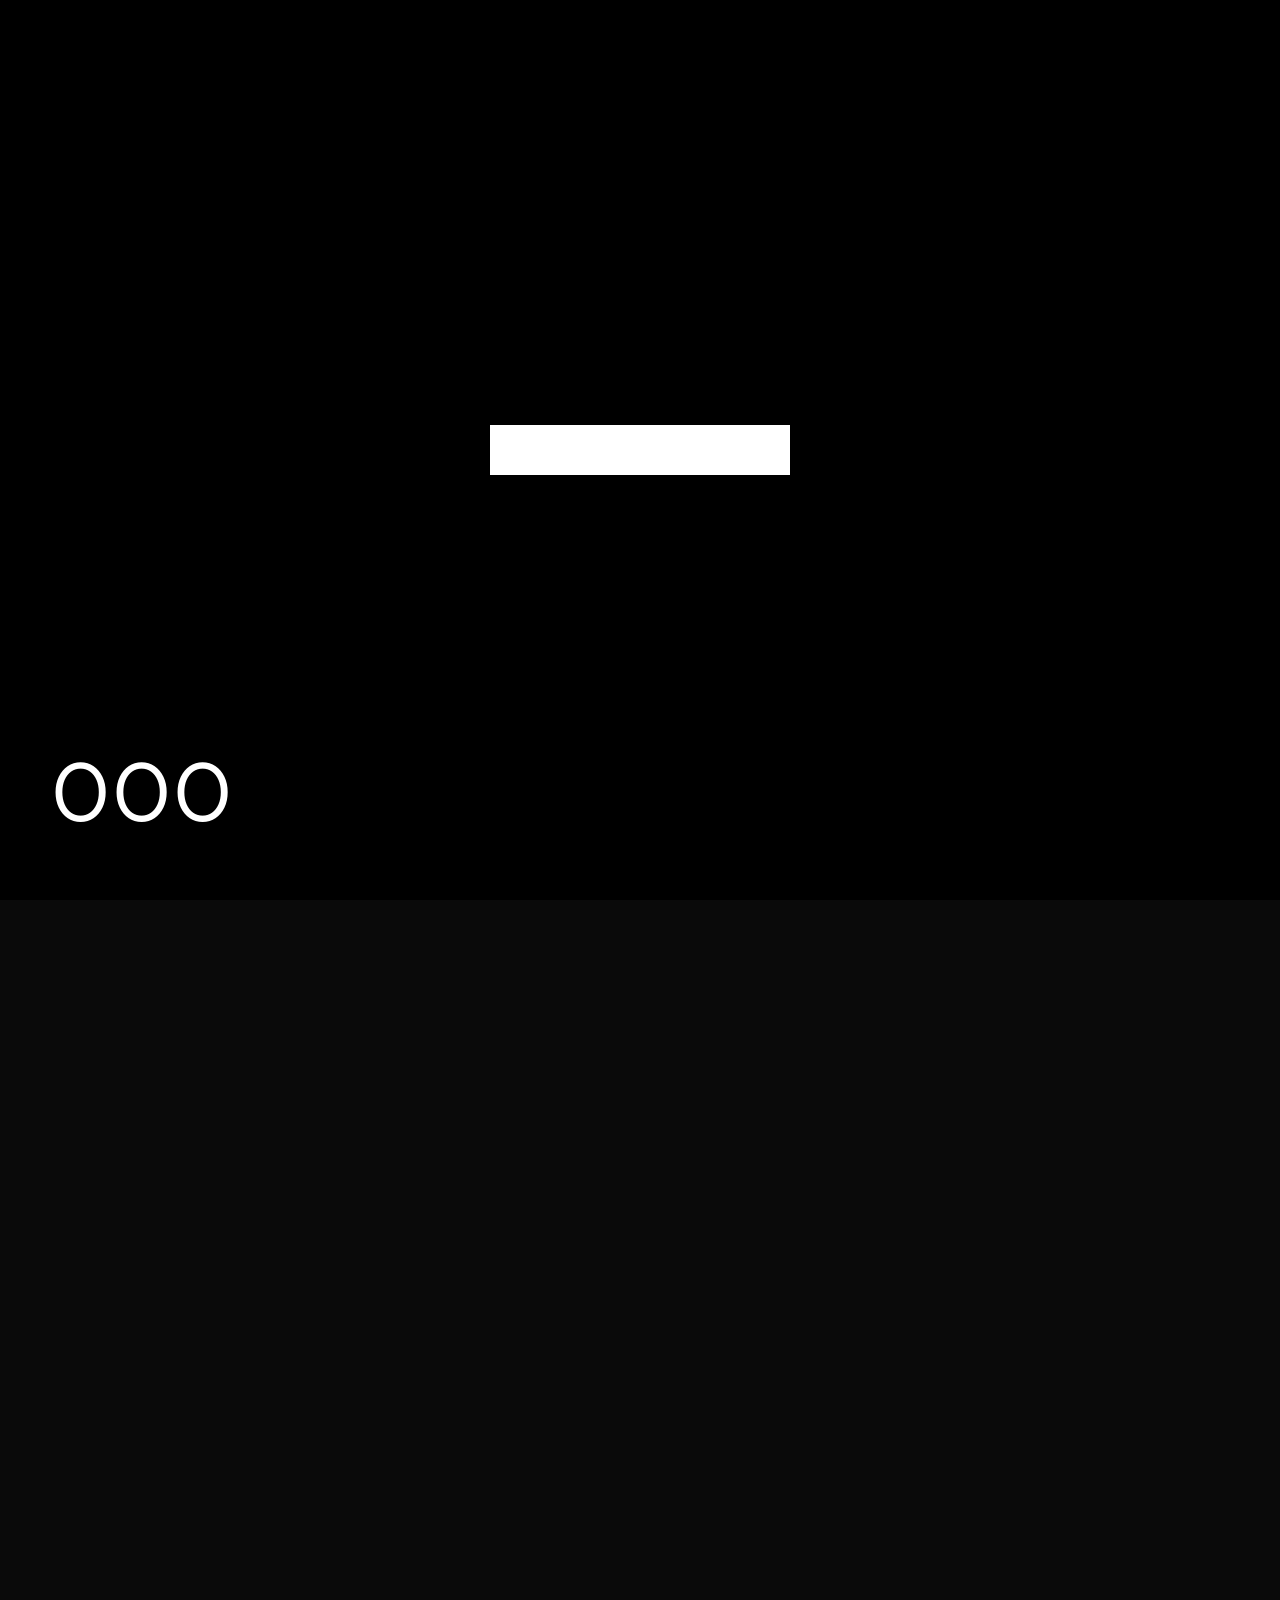
==== index.html @ a1f13991 "Finalisation d'ajout de section" ====
﻿<!doctype html>
<html lang="fr">
  <head>
    <meta charset="UTF-8" />
    <meta name="viewport" content="width=device-width, initial-scale=1.0" />
    <title>Thibault Brebion | Portfolio</title>

    <!-- Stylesheets -->
    <link rel="stylesheet" href="assets/css/styles.css" />
    <link
      href="https://fonts.googleapis.com/css?family=Poppins:900&display=swap"
      rel="stylesheet"
    />
    <link
      href="https://fonts.googleapis.com/css2?family=Anton&display=swap"
      rel="stylesheet"
    />
    <link
      href="https://fonts.googleapis.com/css2?family=Raleway:ital,wght@0,300;0,400;0,500;0,600;0,700;0,800;0,900;1,300;1,400;1,500&display=swap"
      rel="stylesheet"
    />

    <!-- Scripts -->
    <script
      src="https://cdn.jsdelivr.net/npm/xlsx@0.18.5/dist/xlsx.full.min.js"
      defer
    ></script>
    <script
      src="https://cdnjs.cloudflare.com/ajax/libs/gsap/3.12.2/gsap.min.js"
      defer
    ></script>
    <script
      src="https://cdnjs.cloudflare.com/ajax/libs/gsap/3.12.2/ScrollTrigger.min.js"
      defer
    ></script>
    <script
      src="https://cdn.jsdelivr.net/npm/lenis@1.1.14/dist/lenis.min.js"
      defer
    ></script>
    <script src="./assets/js/script.js" defer></script>
  </head>
  <body class="no-scroll">
    <!-- Custom Cursor -->
    <div class="cursor"></div>
    <div class="cursor-follower"></div>

    <!-- Loading Screen -->
    <div class="loading-screen">
      <div class="loader">
        <div class="loader-1 bar"></div>
        <div class="loader-2 bar"></div>
      </div>
      <div class="counter">
        <div class="counter-1 digit">
          <div class="num">0</div>
          <div class="num num1offset1">1</div>
        </div>
        <div class="counter-2 digit">
          <div class="num">0</div>
          <div class="num num1offset2">1</div>
          <div class="num">2</div>
          <div class="num">3</div>
          <div class="num">4</div>
          <div class="num">5</div>
          <div class="num">6</div>
          <div class="num">7</div>
          <div class="num">8</div>
          <div class="num">9</div>
          <div class="num">0</div>
        </div>
        <div class="counter-3 digit">
          <div class="num">0</div>
          <div class="num">1</div>
          <div class="num">2</div>
          <div class="num">3</div>
          <div class="num">4</div>
          <div class="num">5</div>
          <div class="num">6</div>
          <div class="num">7</div>
          <div class="num">8</div>
          <div class="num">9</div>
        </div>
      </div>
    </div>

    <!-- Navigation Bubble Menu -->
    <nav class="bubble-menu absolute" aria-label="Main navigation">
      <div class="bubble logo-bubble" aria-label="Logo">
        <span class="logo-content">TB</span>
      </div>
      <button
        type="button"
        class="bubble toggle-bubble menu-btn"
        id="menuToggle"
        aria-label="Toggle navigation"
        aria-pressed="false"
      >
        <span class="menu-line"></span>
        <span class="menu-line short"></span>
      </button>
    </nav>

    <!-- Menu Overlay -->
    <div class="bubble-menu-items absolute" id="menuOverlay" aria-hidden="true">
      <ul class="pill-list" role="menu" aria-label="Menu links"></ul>
    </div>

    <!-- Main Content -->
    <main id="home-content">
      <!-- Hero Section -->
      <section class="hero">
        <div class="hero-pin">
          <!-- Background blanc en arche -->
          <div class="hero-bottom" aria-hidden="true">
            <div class="hero-grid"></div>
          </div>

          <!-- Texte -->
          <div class="hero-top">
            <h1 class="name">
              <span class="name-line">
                <span class="name-word name-word--top">Thibault Brebion</span>
              </span>
            </h1>
          </div>

          <!-- Stickers -->
          <div class="hero-stickers">
            <div class="sticker sticker--design-strategy">
              <div class="sticker-icon"><span></span><span></span></div>
              <div class="sticker-title">DESIGN<br />STRATEGY</div>
              <div class="sticker-sub">
                ALIGNING<br />YOUR → BUSINESS<br />&amp; USER NEEDS
              </div>
            </div>
            <div class="sticker sticker--ecomm">
              <span class="sticker-www">WWW.</span>
              <div class="sticker-ecomm-title">E—COMM.<br />⊙ EXPERIENCES</div>
            </div>
            <div class="sticker sticker--ux">
              USER<br />EXPER—IENCE<br />DESIGN©
            </div>
            <div class="sticker sticker--motion">
              <div class="sticker-motion-line">M ⎯⎯ TION &amp;</div>
              <div class="sticker-motion-line">INTERACTION</div>
              <div class="sticker-motion-line">→ DESIGN</div>
            </div>
            <div class="sticker sticker--branding">
              <span class="sticker-star">✻</span>
              BRANDING &amp;<br />IDENTITY<br />©'22
            </div>
            <div class="sticker sticker--usability">
              <svg viewBox="0 0 100 100" class="sticker-circle-text">
                <defs>
                  <path
                    id="circlePath"
                    d="M 50,50 m -38,0 a 38,38 0 1,1 76,0 a 38,38 0 1,1 -76,0"
                  />
                </defs>
                <text font-size="11" font-weight="700" letter-spacing="2.5">
                  <textPath href="#circlePath">
                    USABILITY TESTING ✦ USABILITY TESTING ✦
                  </textPath>
                </text>
              </svg>
              <div class="sticker-usability-icon">
                <svg
                  viewBox="0 0 24 24"
                  width="22"
                  height="22"
                  fill="none"
                  stroke="currentColor"
                  stroke-width="1.8"
                >
                  <circle cx="12" cy="12" r="9" />
                  <path d="M12 3v18M3 12h18" />
                </svg>
              </div>
            </div>
          </div>
        </div>
      </section>
      <!-- ============================================
           PARCOURS — Sticky timeline avec année dynamique
           ============================================ -->
      <section class="journey-section">
        <div class="journey-container">
          <!-- LEFT : sticky panel avec titre + année active -->
          <aside class="journey-left">
            <div class="journey-left-inner">
              <span class="journey-label">/ JR—001</span>
              <h2 class="journey-title">
                Parcours<br /><em>&amp; expériences</em>
              </h2>
              <div class="journey-year-display">
                <span class="journey-year-static">→</span>
                <span class="journey-year-active" data-year-display>2020</span>
              </div>
              <div class="journey-progress">
                <div class="journey-progress-bar" data-progress-bar></div>
              </div>
              <p class="journey-counter">
                <span data-counter-current>01</span>
                <span class="journey-counter-sep">/</span>
                <span data-counter-total>06</span>
              </p>
            </div>
          </aside>

          <!-- RIGHT : la liste des cartes qui défile -->
          <div class="journey-right">
            <article class="journey-card" data-year="2020 — 2022">
              <div class="journey-card-meta">
                <span class="journey-card-tag">FORMATION</span>
                <span class="journey-card-period">2020 — 2022</span>
              </div>
              <h3 class="journey-card-title">Lycée</h3>
              <p class="journey-card-place">Baccalauréat général</p>
              <p class="journey-card-desc">
                Spécialités Mathématiques &amp; NSI. Première découverte du code
                et de la logique algorithmique.
              </p>
              <div class="journey-card-tags">
                <span>Maths</span>
                <span>NSI</span>
                <span>Python</span>
              </div>
            </article>

            <article class="journey-card" data-year="2022 — 2024">
              <div class="journey-card-meta">
                <span class="journey-card-tag">FORMATION</span>
                <span class="journey-card-period">2022 — 2024</span>
              </div>
              <h3 class="journey-card-title">BTS SIO</h3>
              <p class="journey-card-place">Option SLAM</p>
              <p class="journey-card-desc">
                Solutions Logicielles &amp; Applications Métiers. Programmation,
                bases de données, gestion de projet et architecture logicielle.
              </p>
              <div class="journey-card-tags">
                <span>Java</span>
                <span>PHP</span>
                <span>SQL</span>
                <span>Symfony</span>
              </div>
            </article>

            <article class="journey-card" data-year="Mai — Juin 2023">
              <div class="journey-card-meta">
                <span class="journey-card-tag">EXPÉRIENCE</span>
                <span class="journey-card-period">Mai — Juin 2023</span>
              </div>
              <h3 class="journey-card-title">Stage 1</h3>
              <p class="journey-card-place">À compléter</p>
              <p class="journey-card-desc">
                Première immersion en milieu professionnel. Découverte des
                méthodologies de travail en équipe.
              </p>
              <div class="journey-card-tags">
                <span>Web</span>
                <span>Équipe</span>
              </div>
            </article>

            <article class="journey-card" data-year="Janv — Mars 2024">
              <div class="journey-card-meta">
                <span class="journey-card-tag">EXPÉRIENCE</span>
                <span class="journey-card-period">Janv — Mars 2024</span>
              </div>
              <h3 class="journey-card-title">Stage 2</h3>
              <p class="journey-card-place">À compléter</p>
              <p class="journey-card-desc">
                Projet technique sur applicatif métier. Conception,
                développement et déploiement.
              </p>
              <div class="journey-card-tags">
                <span>Backend</span>
                <span>API</span>
                <span>MySQL</span>
              </div>
            </article>

            <article class="journey-card" data-year="2024 — En cours">
              <div class="journey-card-meta">
                <span class="journey-card-tag">FORMATION</span>
                <span class="journey-card-period">2024 — En cours</span>
              </div>
              <h3 class="journey-card-title">Licence Pro</h3>
              <p class="journey-card-place">Métiers de l'informatique</p>
              <p class="journey-card-desc">
                Spécialisation en applications web, mobile et architecture
                logicielle. Approfondissement de Java, Symfony et Android.
              </p>
              <div class="journey-card-tags">
                <span>Android</span>
                <span>Java</span>
                <span>Symfony</span>
                <span>REST</span>
              </div>
            </article>

            <article class="journey-card" data-year="2025+">
              <div class="journey-card-meta">
                <span class="journey-card-tag">À VENIR</span>
                <span class="journey-card-period">2025+</span>
              </div>
              <h3 class="journey-card-title">Stage / Alternance</h3>
              <p class="journey-card-place">Disponible</p>
              <p class="journey-card-desc">
                Prochaine étape du parcours — actuellement en recherche pour
                l'année à venir.
              </p>
              <div class="journey-card-tags">
                <span>Disponible</span>
                <span>Curieux</span>
              </div>
            </article>
          </div>
        </div>
      </section>
      <!-- ============================================
           SKILLS — Circular Gallery (copié-collé)
           ============================================ -->
      <section class="skills-circular">
        <nav class="cg-nav">
          <a href="#">Compétences</a>
          <p>Cliquez sur une carte</p>
        </nav>

        <div class="cg-container">
          <div class="cg-gallery-container">
            <div class="cg-gallery"></div>
          </div>
          <div class="cg-title-container"></div>
        </div>

        <footer class="cg-footer">
          <p>/ SK—001</p>
        </footer>
      </section>
      <!-- ============================================
           CERTIFICATIONS & FORMATIONS — Cartes flip 3D
           ============================================ -->
      <section class="certs-section">
        <!-- Header éditorial -->
        <div class="certs-header">
          <span class="certs-label">/ CT—001</span>
          <h2 class="certs-title">
            Certifications<br /><em>&amp; formations.</em>
          </h2>
          <p class="certs-hint">Survolez une carte pour voir les détails</p>
          <p class="certs-counter">
            <span>01</span>
            <span class="certs-counter-sep">/</span>
            <span>06</span>
          </p>
        </div>

        <!-- Marquee défilant en arrière-plan (texte qui défile sans fin) -->
        <div class="certs-marquee" aria-hidden="true">
          <div class="certs-marquee-track">
            <span>CERTIFIED</span><span>✦</span> <span>FORMED</span
            ><span>✦</span> <span>SKILLED</span><span>✦</span>
            <span>CERTIFIED</span><span>✦</span> <span>FORMED</span
            ><span>✦</span> <span>SKILLED</span><span>✦</span>
            <span>CERTIFIED</span><span>✦</span> <span>FORMED</span
            ><span>✦</span> <span>SKILLED</span><span>✦</span>
          </div>
        </div>

        <!-- Grille de cartes flip -->
        <div class="certs-grid">
          <!-- Carte 1 -->
          <article class="cert-card" data-cert-num="01">
            <div class="cert-card-inner">
              <!-- Face avant -->
              <div class="cert-face cert-face--front">
                <div class="cert-stamp" aria-hidden="true">
                  <svg viewBox="0 0 100 100" class="cert-stamp-text">
                    <defs>
                      <path
                        id="certPath01"
                        d="M 50,50 m -38,0 a 38,38 0 1,1 76,0 a 38,38 0 1,1 -76,0"
                      />
                    </defs>
                    <text font-size="11" font-weight="700" letter-spacing="3">
                      <textPath href="#certPath01">CERTIFIED ✦ 2024 ✦</textPath>
                    </text>
                  </svg>
                  <div class="cert-stamp-icon">✓</div>
                </div>
                <div class="cert-num">01</div>
                <div class="cert-tag">CERTIFICATION</div>
                <h3 class="cert-name">PIX</h3>
                <p class="cert-issuer">État Français</p>
                <div class="cert-arrow">→</div>
              </div>
              <!-- Face arrière (révélée au flip) -->
              <div class="cert-face cert-face--back">
                <div class="cert-back-tag">DÉTAILS</div>
                <p class="cert-back-desc">
                  Certification officielle des compétences numériques. Niveau
                  atteint évalué sur 5 domaines : information, communication,
                  création, protection, environnement.
                </p>
                <div class="cert-back-meta">
                  <div><span>Année</span><strong>2024</strong></div>
                  <div><span>Niveau</span><strong>Avancé</strong></div>
                </div>
                <div class="cert-back-link">Voir le certificat →</div>
              </div>
            </div>
          </article>

          <!-- Carte 2 -->
          <article class="cert-card cert-card--dark" data-cert-num="02">
            <div class="cert-card-inner">
              <div class="cert-face cert-face--front">
                <div class="cert-stamp" aria-hidden="true">
                  <svg viewBox="0 0 100 100" class="cert-stamp-text">
                    <defs>
                      <path
                        id="certPath02"
                        d="M 50,50 m -38,0 a 38,38 0 1,1 76,0 a 38,38 0 1,1 -76,0"
                      />
                    </defs>
                    <text font-size="11" font-weight="700" letter-spacing="3">
                      <textPath href="#certPath02">
                        FORMATION ✦ ONLINE ✦
                      </textPath>
                    </text>
                  </svg>
                  <div class="cert-stamp-icon">★</div>
                </div>
                <div class="cert-num">02</div>
                <div class="cert-tag">FORMATION</div>
                <h3 class="cert-name">JavaScript</h3>
                <p class="cert-issuer">OpenClassrooms</p>
                <div class="cert-arrow">→</div>
              </div>
              <div class="cert-face cert-face--back">
                <div class="cert-back-tag">DÉTAILS</div>
                <p class="cert-back-desc">
                  Apprenez à programmer avec JavaScript. ES6+, manipulation du
                  DOM, fetch API, async/await et programmation orientée objet.
                </p>
                <div class="cert-back-meta">
                  <div><span>Durée</span><strong>40 h</strong></div>
                  <div><span>Année</span><strong>2023</strong></div>
                </div>
                <div class="cert-back-link">Voir le certificat →</div>
              </div>
            </div>
          </article>

          <!-- Carte 3 -->
          <article class="cert-card" data-cert-num="03">
            <div class="cert-card-inner">
              <div class="cert-face cert-face--front">
                <div class="cert-stamp" aria-hidden="true">
                  <svg viewBox="0 0 100 100" class="cert-stamp-text">
                    <defs>
                      <path
                        id="certPath03"
                        d="M 50,50 m -38,0 a 38,38 0 1,1 76,0 a 38,38 0 1,1 -76,0"
                      />
                    </defs>
                    <text font-size="11" font-weight="700" letter-spacing="3">
                      <textPath href="#certPath03">DIPLÔME ✦ 2024 ✦</textPath>
                    </text>
                  </svg>
                  <div class="cert-stamp-icon">◆</div>
                </div>
                <div class="cert-num">03</div>
                <div class="cert-tag">DIPLÔME</div>
                <h3 class="cert-name">BTS SIO</h3>
                <p class="cert-issuer">Education Nationale</p>
                <div class="cert-arrow">→</div>
              </div>
              <div class="cert-face cert-face--back">
                <div class="cert-back-tag">DÉTAILS</div>
                <p class="cert-back-desc">
                  Brevet de Technicien Supérieur — Services Informatiques aux
                  Organisations, option SLAM. Solutions Logicielles &amp;
                  Applications Métiers.
                </p>
                <div class="cert-back-meta">
                  <div><span>Année</span><strong>2024</strong></div>
                  <div><span>Mention</span><strong>—</strong></div>
                </div>
                <div class="cert-back-link">Voir le diplôme →</div>
              </div>
            </div>
          </article>

          <!-- Carte 4 -->
          <article class="cert-card cert-card--dark" data-cert-num="04">
            <div class="cert-card-inner">
              <div class="cert-face cert-face--front">
                <div class="cert-stamp" aria-hidden="true">
                  <svg viewBox="0 0 100 100" class="cert-stamp-text">
                    <defs>
                      <path
                        id="certPath04"
                        d="M 50,50 m -38,0 a 38,38 0 1,1 76,0 a 38,38 0 1,1 -76,0"
                      />
                    </defs>
                    <text font-size="11" font-weight="700" letter-spacing="3">
                      <textPath href="#certPath04">
                        FORMATION ✦ SYMFONY ✦
                      </textPath>
                    </text>
                  </svg>
                  <div class="cert-stamp-icon">⬢</div>
                </div>
                <div class="cert-num">04</div>
                <div class="cert-tag">FORMATION</div>
                <h3 class="cert-name">Symfony</h3>
                <p class="cert-issuer">SymfonyCasts</p>
                <div class="cert-arrow">→</div>
              </div>
              <div class="cert-face cert-face--back">
                <div class="cert-back-tag">DÉTAILS</div>
                <p class="cert-back-desc">
                  Maîtrise du framework PHP Symfony : architecture MVC, Doctrine
                  ORM, sécurité, API Platform et tests unitaires.
                </p>
                <div class="cert-back-meta">
                  <div><span>Durée</span><strong>60 h</strong></div>
                  <div><span>Année</span><strong>2024</strong></div>
                </div>
                <div class="cert-back-link">Voir le certificat →</div>
              </div>
            </div>
          </article>

          <!-- Carte 5 -->
          <article class="cert-card" data-cert-num="05">
            <div class="cert-card-inner">
              <div class="cert-face cert-face--front">
                <div class="cert-stamp" aria-hidden="true">
                  <svg viewBox="0 0 100 100" class="cert-stamp-text">
                    <defs>
                      <path
                        id="certPath05"
                        d="M 50,50 m -38,0 a 38,38 0 1,1 76,0 a 38,38 0 1,1 -76,0"
                      />
                    </defs>
                    <text font-size="11" font-weight="700" letter-spacing="3">
                      <textPath href="#certPath05">ANGLAIS ✦ B2 ✦</textPath>
                    </text>
                  </svg>
                  <div class="cert-stamp-icon">EN</div>
                </div>
                <div class="cert-num">05</div>
                <div class="cert-tag">LANGUE</div>
                <h3 class="cert-name">TOEIC</h3>
                <p class="cert-issuer">ETS Global</p>
                <div class="cert-arrow">→</div>
              </div>
              <div class="cert-face cert-face--back">
                <div class="cert-back-tag">DÉTAILS</div>
                <p class="cert-back-desc">
                  Test of English for International Communication. Certification
                  reconnue de niveau d'anglais dans le contexte professionnel.
                </p>
                <div class="cert-back-meta">
                  <div><span>Score</span><strong>—/990</strong></div>
                  <div><span>Niveau</span><strong>B2</strong></div>
                </div>
                <div class="cert-back-link">Voir le score →</div>
              </div>
            </div>
          </article>

          <!-- Carte 6 -->
          <article class="cert-card cert-card--dark" data-cert-num="06">
            <div class="cert-card-inner">
              <div class="cert-face cert-face--front">
                <div class="cert-stamp" aria-hidden="true">
                  <svg viewBox="0 0 100 100" class="cert-stamp-text">
                    <defs>
                      <path
                        id="certPath06"
                        d="M 50,50 m -38,0 a 38,38 0 1,1 76,0 a 38,38 0 1,1 -76,0"
                      />
                    </defs>
                    <text font-size="11" font-weight="700" letter-spacing="3">
                      <textPath href="#certPath06">EN COURS ✦ 2025 ✦</textPath>
                    </text>
                  </svg>
                  <div class="cert-stamp-icon">⌗</div>
                </div>
                <div class="cert-num">06</div>
                <div class="cert-tag">EN COURS</div>
                <h3 class="cert-name">Licence Pro</h3>
                <p class="cert-issuer">Université</p>
                <div class="cert-arrow">→</div>
              </div>
              <div class="cert-face cert-face--back">
                <div class="cert-back-tag">DÉTAILS</div>
                <p class="cert-back-desc">
                  Licence Professionnelle Métiers de l'Informatique.
                  Approfondissement Android, web créatif, architectures
                  distribuées.
                </p>
                <div class="cert-back-meta">
                  <div><span>Année</span><strong>2024–2025</strong></div>
                  <div><span>Statut</span><strong>En cours</strong></div>
                </div>
                <div class="cert-back-link">En cours →</div>
              </div>
            </div>
          </article>
        </div>
      </section>
      <!-- ============================================
           PROJETS — Liste avec thumbnail au curseur
           ============================================ -->
      <section class="proj-section">
        <!-- Header éditorial cohérent avec le reste -->
        <div class="proj-header">
          <span class="proj-label">/ PR—001</span>
          <h2 class="proj-title">Projets<br /><em>&amp; réalisations.</em></h2>
          <p class="proj-hint">Survolez pour visualiser</p>
        </div>

        <div class="proj-index">
          <div class="proj-index__container">
            <!-- Liste des projets -->
            <div class="proj-projects">
              <div class="proj-project" data-num="01">
                <div class="proj-project-left">
                  <span class="proj-num">01</span>
                  <h2>Zoucolis</h2>
                </div>
                <p>Android · Java · 2025</p>
              </div>
              <div class="proj-project" data-num="02">
                <div class="proj-project-left">
                  <span class="proj-num">02</span>
                  <h2>Claude Interface</h2>
                </div>
                <p>HTML · API · 2025</p>
              </div>
              <div class="proj-project" data-num="03">
                <div class="proj-project-left">
                  <span class="proj-num">03</span>
                  <h2>Brand Identity</h2>
                </div>
                <p>Design · Motion · 2024</p>
              </div>
              <div class="proj-project" data-num="04">
                <div class="proj-project-left">
                  <span class="proj-num">04</span>
                  <h2>E-Commerce</h2>
                </div>
                <p>Web · UX · 2024</p>
              </div>
            </div>
          </div>
        </div>
      </section>

      <!-- ============================================
           VEILLE INFORMATIQUE — Animations WonJyou
           ============================================ -->

      <!-- Header de section (label + titre court) -->
      <section class="watch-intro">
        <div class="watch-intro-inner">
          <span class="watch-label">/ VW—001</span>
          <h2 class="watch-intro-title">Veille<br /><em>informatique.</em></h2>
        </div>
      </section>

      <!-- 1. ABOUT-style : grande phrase qui se révèle au scroll -->
      <section class="watch-about">
        <h1 class="watch-animate-text">
          Rester en veille, c'est prolonger l'apprentissage. Chaque semaine
          j'explore les nouvelles pratiques web, les outils émergents et les
          réflexions des designers et développeurs qui m'inspirent.
        </h1>
      </section>

      <!-- 2. SERVICES-style : trois bandes qui se croisent puis pin + scale -->
      <section class="watch-services">
        <div class="watch-services-header">
          <div class="watch-banner watch-banner--top">
            <span>FRONT-END</span>
            <span>·</span>
            <span>WEBGL</span>
            <span>·</span>
            <span>ANIMATION</span>
            <span>·</span>
            <span>FRONT-END</span>
            <span>·</span>
            <span>WEBGL</span>
          </div>
        </div>
        <div class="watch-services-header">
          <div class="watch-banner watch-banner--mid">
            <span>VEILLE</span>
            <span>·</span>
            <span>2025</span>
            <span>·</span>
            <span>WATCHLIST</span>
            <span>·</span>
            <span>VEILLE</span>
            <span>·</span>
            <span>2025</span>
          </div>
        </div>
        <div class="watch-services-header">
          <div class="watch-banner watch-banner--bot">
            <span>UX</span>
            <span>·</span>
            <span>SECURITY</span>
            <span>·</span>
            <span>AI</span>
            <span>·</span>
            <span>UX</span>
            <span>·</span>
            <span>SECURITY</span>
          </div>
        </div>
      </section>

      <!-- 3. SERVICES-COPY : seconde phrase révélée -->
      <section class="watch-services-copy">
        <h1 class="watch-animate-text">
          Awwwards, GSAP, Three.js, articles de fond, podcasts, conférences —
          autant de canaux pour rester curieux et confronter mes idées à celles
          d'une communauté en mouvement.
        </h1>
      </section>

      <!-- 4. OUTRO : liste finale des sources de veille -->
      <section class="watch-outro">
        <div class="watch-outro-grid">
          <div class="watch-outro-col">
            <span class="watch-outro-tag">RÉFÉRENCES VISUELLES</span>
            <ul class="watch-outro-list">
              <li>Awwwards</li>
              <li>SiteInspire</li>
              <li>Codrops</li>
              <li>Bestfolios</li>
              <li>The FWA</li>
            </ul>
          </div>
          <div class="watch-outro-col">
            <span class="watch-outro-tag">TECH &amp; CODE</span>
            <ul class="watch-outro-list">
              <li>CSS-Tricks</li>
              <li>Smashing Magazine</li>
              <li>Hacker News</li>
              <li>GSAP forums</li>
              <li>Three.js journey</li>
            </ul>
          </div>
          <div class="watch-outro-col">
            <span class="watch-outro-tag">PODCASTS &amp; VIDÉOS</span>
            <ul class="watch-outro-list">
              <li>Syntax.fm</li>
              <li>ShopTalk Show</li>
              <li>Bruno Simon (YouTube)</li>
              <li>Akella (twitch)</li>
              <li>Hugo Barré</li>
            </ul>
          </div>
        </div>
      </section>
      <!-- ============================================
           TABLEAU DE SYNTHÈSE — Visualisation in-page
           ============================================ -->
      <section class="synth-section">
        <!-- Header éditorial cohérent -->
        <div class="synth-header">
          <span class="synth-label">/ TS—001</span>
          <h2 class="synth-title">Tableau<br /><em>de synthèse.</em></h2>
          <p class="synth-hint">BTS SIO — Session 2025</p>
        </div>

        <!-- Aperçu : bloc cliquable qui ouvre la modale -->
        <div class="synth-preview">
          <div class="synth-preview-card" id="synthOpenBtn">
            <div class="synth-preview-meta">
              <span class="synth-preview-tag">DOCUMENT OFFICIEL</span>
              <span class="synth-preview-ext">.XLSX</span>
            </div>
            <h3 class="synth-preview-name">
              Brebion Thibault<br />Tableau de synthèse
            </h3>
            <p class="synth-preview-desc">
              Compétences professionnelles mises en œuvre — réalisations,
              projets, stages et auto-évaluation niveau B1 / B2.
            </p>

            <!-- Footer du bloc avec actions -->
            <div class="synth-preview-actions">
              <button type="button" class="synth-btn synth-btn--primary">
                <span>Visualiser</span>
                <svg width="14" height="14" viewBox="0 0 14 14" fill="none">
                  <path
                    d="M2 2h4M2 2v4M12 12H8M12 12V8"
                    stroke="currentColor"
                    stroke-width="1.4"
                    stroke-linecap="round"
                  />
                </svg>
              </button>

              <a
                href="assets/files/Tableau_De_Synthese.xlsx"
                download
                class="synth-btn synth-btn--ghost"
                onclick="event.stopPropagation()"
              >
                <span>Télécharger</span>
                <svg width="14" height="14" viewBox="0 0 14 14" fill="none">
                  <path
                    d="M7 2v8M3 7l4 4 4-4M2 13h10"
                    stroke="currentColor"
                    stroke-width="1.4"
                    stroke-linecap="round"
                    stroke-linejoin="round"
                  />
                </svg>
              </a>
            </div>
          </div>

          <!-- Grosse balise typographique en arrière-plan -->
          <div class="synth-bg-text" aria-hidden="true">SYNTHESIS</div>
        </div>
      </section>

      <!-- ============================================
           MODALE PLEIN ÉCRAN — Visualisation du xlsx
           ============================================ -->
      <div class="synth-modal" id="synthModal" aria-hidden="true">
        <div class="synth-modal-bg" data-synth-close></div>
        <div class="synth-modal-inner">
          <div class="synth-modal-header">
            <div class="synth-modal-title">
              <span class="synth-modal-tag">/ TS—001</span>
              <h3>Tableau de synthèse — Brebion Thibault</h3>
            </div>
            <div class="synth-modal-actions">
              <a
                href="assets/files/Tableau_De_Synthese.xlsx"
                download
                class="synth-modal-btn"
                aria-label="Télécharger le fichier"
              >
                <svg width="16" height="16" viewBox="0 0 16 16" fill="none">
                  <path
                    d="M8 2v9M4 8l4 4 4-4M3 14h10"
                    stroke="currentColor"
                    stroke-width="1.4"
                    stroke-linecap="round"
                    stroke-linejoin="round"
                  />
                </svg>
                <span>Télécharger</span>
              </a>
              <button
                type="button"
                class="synth-modal-close"
                data-synth-close
                aria-label="Fermer"
              >
                <svg width="18" height="18" viewBox="0 0 18 18" fill="none">
                  <path
                    d="M3 3l12 12M15 3L3 15"
                    stroke="currentColor"
                    stroke-width="1.6"
                    stroke-linecap="round"
                  />
                </svg>
              </button>
            </div>
          </div>

          <!-- L'iframe Office Online qui rend le xlsx interactif -->
          <!-- Container où SheetJS va injecter le tableau HTML -->
          <div class="synth-modal-frame-wrap">
            <iframe
              id="synthFrame"
              class="synth-modal-frame"
              src="https://docs.google.com/spreadsheets/d/1qrParuTXo9oM5wZF_aVZGQ8szoeZ8Kgp/preview"
              title="Tableau de synthèse"
              frameborder="0"
              allowfullscreen
            ></iframe>
          </div>
        </div>
      </div>

      <!-- ============================================
           CONTACT — Let's talk
           ============================================ -->
      <section class="contact-section" id="contact">
        <div class="contact-container">
          <!-- COLONNE GAUCHE : titre + intro + formulaire -->
          <div class="contact-left">
            <h2 class="contact-title">Let's <em>talk</em></h2>

            <p class="contact-intro">
              Pour un projet, une opportunité de stage, un échange ou simplement
              boire un café, contactez-moi directement ou remplissez le
              formulaire — je vous répondrai rapidement.
            </p>

            <form class="contact-form" id="contactForm" novalidate>
              <div class="contact-field">
                <label for="contactName">Your Name</label>
                <input
                  type="text"
                  id="contactName"
                  name="name"
                  required
                  autocomplete="name"
                />
              </div>

              <div class="contact-field">
                <label for="contactEmail">Your Email</label>
                <input
                  type="email"
                  id="contactEmail"
                  name="email"
                  required
                  autocomplete="email"
                />
              </div>

              <div class="contact-field">
                <label for="contactMessage">Your Message</label>
                <textarea
                  id="contactMessage"
                  name="message"
                  rows="5"
                  placeholder="Type your message here..."
                  required
                ></textarea>
              </div>

              <button type="submit" class="contact-submit">SEND MESSAGE</button>
            </form>
          </div>

          <!-- COLONNE DROITE : photo + blob -->
          <div class="contact-right">
            <!-- Réseaux sociaux en haut à droite -->
            <ul class="contact-socials" aria-label="Réseaux sociaux">
              <li>
                <a href="#" aria-label="GitHub" target="_blank" rel="noopener">
                  <svg
                    width="14"
                    height="14"
                    viewBox="0 0 24 24"
                    fill="currentColor"
                  >
                    <path
                      d="M12 .5C5.65.5.5 5.65.5 12c0 5.08 3.29 9.39 7.86 10.91.58.1.79-.25.79-.56v-2c-3.2.7-3.88-1.36-3.88-1.36-.52-1.34-1.28-1.7-1.28-1.7-1.05-.71.08-.7.08-.7 1.16.08 1.77 1.19 1.77 1.19 1.03 1.76 2.7 1.25 3.36.96.1-.74.4-1.25.73-1.54-2.55-.29-5.23-1.27-5.23-5.66 0-1.25.45-2.27 1.18-3.07-.12-.29-.51-1.46.11-3.04 0 0 .96-.31 3.15 1.17.91-.25 1.89-.38 2.86-.38.97 0 1.95.13 2.86.38 2.18-1.48 3.15-1.17 3.15-1.17.62 1.58.23 2.75.11 3.04.74.8 1.18 1.82 1.18 3.07 0 4.4-2.69 5.36-5.25 5.65.41.36.78 1.06.78 2.13v3.16c0 .31.21.66.79.55C20.21 21.39 23.5 17.08 23.5 12 23.5 5.65 18.35.5 12 .5z"
                    />
                  </svg>
                </a>
              </li>
              <li>
                <a
                  href="#"
                  aria-label="LinkedIn"
                  target="_blank"
                  rel="noopener"
                >
                  <svg
                    width="14"
                    height="14"
                    viewBox="0 0 24 24"
                    fill="currentColor"
                  >
                    <path
                      d="M20.45 20.45h-3.55v-5.57c0-1.33-.03-3.04-1.85-3.04-1.85 0-2.13 1.45-2.13 2.95v5.66H9.36V9h3.41v1.56h.05c.47-.9 1.63-1.85 3.36-1.85 3.6 0 4.27 2.37 4.27 5.46v6.28zM5.34 7.43a2.06 2.06 0 1 1 0-4.12 2.06 2.06 0 0 1 0 4.12zM7.12 20.45H3.56V9h3.56v11.45zM22.22 0H1.77C.79 0 0 .77 0 1.72v20.56C0 23.23.79 24 1.77 24h20.45c.98 0 1.78-.77 1.78-1.72V1.72C24 .77 23.2 0 22.22 0z"
                    />
                  </svg>
                </a>
              </li>
              <li>
                <a
                  href="#"
                  aria-label="Instagram"
                  target="_blank"
                  rel="noopener"
                >
                  <svg
                    width="14"
                    height="14"
                    viewBox="0 0 24 24"
                    fill="currentColor"
                  >
                    <path
                      d="M12 2.16c3.2 0 3.58 0 4.85.07 1.17.06 1.8.25 2.23.41.56.22.96.48 1.38.9.42.42.68.82.9 1.38.16.43.36 1.06.41 2.23.06 1.27.07 1.65.07 4.85s0 3.58-.07 4.85c-.06 1.17-.25 1.8-.41 2.23-.22.56-.48.96-.9 1.38-.42.42-.82.68-1.38.9-.43.16-1.06.36-2.23.41-1.27.06-1.65.07-4.85.07s-3.58 0-4.85-.07c-1.17-.06-1.8-.25-2.23-.41a3.7 3.7 0 0 1-1.38-.9 3.7 3.7 0 0 1-.9-1.38c-.16-.43-.36-1.06-.41-2.23-.06-1.27-.07-1.65-.07-4.85s0-3.58.07-4.85c.06-1.17.25-1.8.41-2.23.22-.56.48-.96.9-1.38.42-.42.82-.68 1.38-.9.43-.16 1.06-.36 2.23-.41C8.42 2.16 8.8 2.16 12 2.16zM12 0C8.74 0 8.33 0 7.05.07c-1.28.05-2.16.26-2.92.55-.79.31-1.46.72-2.13 1.39A5.85 5.85 0 0 0 .62 4.13c-.3.76-.5 1.64-.55 2.92C0 8.33 0 8.74 0 12s0 3.67.07 4.95c.05 1.28.26 2.16.55 2.92.31.79.72 1.46 1.39 2.13.67.67 1.34 1.08 2.13 1.39.76.3 1.64.5 2.92.55C8.33 24 8.74 24 12 24s3.67 0 4.95-.07c1.28-.05 2.16-.26 2.92-.55.79-.31 1.46-.72 2.13-1.39.67-.67 1.08-1.34 1.39-2.13.3-.76.5-1.64.55-2.92.06-1.28.07-1.69.07-4.95s0-3.67-.07-4.95c-.05-1.28-.26-2.16-.55-2.92a5.85 5.85 0 0 0-1.39-2.13A5.85 5.85 0 0 0 19.87.62c-.76-.3-1.64-.5-2.92-.55C15.67 0 15.26 0 12 0zm0 5.84a6.16 6.16 0 1 0 0 12.32 6.16 6.16 0 0 0 0-12.32zm0 10.16a4 4 0 1 1 0-8 4 4 0 0 1 0 8zm6.41-11.85a1.44 1.44 0 1 0 0 2.88 1.44 1.44 0 0 0 0-2.88z"
                    />
                  </svg>
                </a>
              </li>
              <li>
                <a
                  href="#"
                  aria-label="Dribbble"
                  target="_blank"
                  rel="noopener"
                >
                  <svg
                    width="14"
                    height="14"
                    viewBox="0 0 24 24"
                    fill="currentColor"
                  >
                    <path
                      d="M12 .5C5.65.5.5 5.65.5 12S5.65 23.5 12 23.5 23.5 18.35 23.5 12 18.35.5 12 .5zm7.6 5.32c1.36 1.66 2.18 3.78 2.21 6.08-.32-.06-3.5-.71-6.7-.31-.07-.16-.14-.33-.21-.5-.2-.47-.42-.94-.65-1.41 3.55-1.45 5.16-3.53 5.35-3.86zm-1.5-1.36c-.16.23-1.62 2.18-5.04 3.46-1.57-2.89-3.31-5.27-3.58-5.62a9.85 9.85 0 0 1 8.62 2.16zM8.85 1.84c.26.34 1.97 2.72 3.55 5.55-4.46 1.18-8.4 1.16-8.83 1.16C4.16 5.12 6.18 2.97 8.85 1.84zM2.65 12.02c0-.1 0-.2 0-.3.42 0 5.05.07 9.81-1.36.27.53.53 1.06.77 1.6-.13.04-.25.07-.38.11-4.92 1.59-7.55 5.93-7.77 6.3a9.85 9.85 0 0 1-2.43-6.35zM12 22a9.85 9.85 0 0 1-6.06-2.07c.17-.36 2.13-4.13 7.51-6.01.02-.01.04-.01.06-.02 1.34 3.49 1.89 6.42 2.04 7.27A9.83 9.83 0 0 1 12 22zm5.43-1.39c-.09-.6-.6-3.4-1.86-6.85 3.01-.48 5.65.31 5.97.42a9.86 9.86 0 0 1-4.11 6.43z"
                    />
                  </svg>
                </a>
              </li>
              <li>
                <a href="mailto:thibault@example.com" aria-label="Email">
                  <svg
                    width="14"
                    height="14"
                    viewBox="0 0 24 24"
                    fill="none"
                    stroke="currentColor"
                    stroke-width="2.2"
                    stroke-linecap="round"
                    stroke-linejoin="round"
                  >
                    <path
                      d="M4 4h16c1.1 0 2 .9 2 2v12c0 1.1-.9 2-2 2H4c-1.1 0-2-.9-2-2V6c0-1.1.9-2 2-2z"
                    />
                    <polyline points="22,6 12,13 2,6" />
                  </svg>
                </a>
              </li>
            </ul>

            <!-- Visuel : blob blanc + contour blanc + photo -->
            <div class="contact-visual">
              <!-- Blob blanc rempli (équivalent du jaune dans le mockup) -->
              <div class="contact-blob" aria-hidden="true">
                <svg viewBox="0 0 600 600" xmlns="http://www.w3.org/2000/svg">
                  <path
                    d="M421.5,318.5Q399,387,338.5,425.5Q278,464,213.5,438Q149,412,114,353.5Q79,295,108,233Q137,171,196,131.5Q255,92,323.5,107Q392,122,432.5,176Q473,230,447,290Q421,350,421.5,318.5Z"
                    fill="#ffffff"
                  />
                </svg>
              </div>

              <!-- Contour blanc qui dépasse (effet double trace de la capture) -->
              <div class="contact-blob-outline" aria-hidden="true">
                <svg viewBox="0 0 600 600" xmlns="http://www.w3.org/2000/svg">
                  <path
                    d="M421.5,318.5Q399,387,338.5,425.5Q278,464,213.5,438Q149,412,114,353.5Q79,295,108,233Q137,171,196,131.5Q255,92,323.5,107Q392,122,432.5,176Q473,230,447,290Q421,350,421.5,318.5Z"
                    fill="none"
                    stroke="#ffffff"
                    stroke-width="2"
                  />
                </svg>
              </div>

              <!-- Container photo : remplace le placeholder par <img> quand prêt -->
              <div class="contact-photo">
                <img src="assets/images/me.png" alt="Thibault Brebion" />
                <!--
                Quand tu auras ta photo, remplace le placeholder par :
                <img src="assets/images/photo.jpg" alt="Thibault Brebion" />
                -->
              </div>
            </div>
          </div>
        </div>
      </section>
    </main>
    <div class="proj-project-thumbnail">
      <div class="proj-thumbnail">
        <img
          src="https://images.unsplash.com/photo-1551650975-87deedd944c3?w=800&q=80"
          alt=""
        />
      </div>
      <div class="proj-thumbnail">
        <img
          src="https://images.unsplash.com/photo-1481487196290-c152efe083f5?w=800&q=80"
          alt=""
        />
      </div>
      <div class="proj-thumbnail">
        <img
          src="https://images.unsplash.com/photo-1561070791-2526d30994b8?w=800&q=80"
          alt=""
        />
      </div>
      <div class="proj-thumbnail">
        <img
          src="https://images.unsplash.com/photo-1507238691740-187a5b1d37b8?w=800&q=80"
          alt=""
        />
      </div>
    </div>
  </body>
</html>
---- assets/css/styles.css ----
﻿/* ============================================
   VARIABLES & RESET
   ============================================ */
:root {
  --accent1: #ed6a5a;
  --accent2: #f4f1bb;
  --accent3: #9bc1bc;
  --accent4: #5d576b;
  --fg-loading: #141414;
  --text-color: #ffffff;
  --bg-color: #0a0a0a;
  --blur-amount: 0px;
  --font-body:
    "Raleway", -apple-system, BlinkMacSystemFont, "Segoe UI", sans-serif;
  --font-display: "Anton", sans-serif;
  --font-italic: "Times New Roman", Georgia, serif;
}

html.no-scroll,
body.no-scroll {
  overflow: hidden !important;
  height: 100vh !important;
}

* {
  margin: 0;
  padding: 0;
  box-sizing: border-box;
}

html {
  width: 100%;
  overflow-x: hidden;
  background-color: var(--bg-color);
  color: var(--text-color);
  font-family: "Raleway", sans-serif;
}

body {
  width: 100%;
  /* pas de overflow-x ici */
  font-family: var(--font-body);
}

/* Curseur custom uniquement sur les vrais pointeurs souris */
@media (pointer: fine) {
  html,
  body {
    cursor: none;
  }
}

/* ============================================
   BUBBLE MENU
   ============================================ */
.bubble-menu {
  position: fixed; /* Toujours visible au scroll */
  left: 0;
  right: 0;
  top: 2em;
  display: flex;
  align-items: center;
  justify-content: space-between;
  gap: 16px;
  padding: 0 2em;
  pointer-events: none;
  z-index: 99;
}

/* Conserver les classes pour la compatibilité JS */
.bubble-menu.fixed {
  position: fixed;
}
.bubble-menu.absolute {
  position: fixed;
}

.bubble-menu .bubble {
  --bubble-size: 48px;
  width: var(--bubble-size);
  height: var(--bubble-size);
  border-radius: 50%;
  background: #fff;
  box-shadow: 0 4px 16px rgba(0, 0, 0, 0.12);
  display: inline-flex;
  align-items: center;
  justify-content: center;
  pointer-events: auto;
}

.bubble-menu .logo-bubble,
.bubble-menu .toggle-bubble {
  will-change: transform;
}

.bubble-menu .logo-bubble {
  width: auto;
  min-height: var(--bubble-size);
  height: var(--bubble-size);
  padding: 0 16px;
  border-radius: calc(var(--bubble-size) / 2);
  gap: 8px;
}

.bubble-menu .toggle-bubble {
  width: var(--bubble-size);
  height: var(--bubble-size);
}

.bubble-menu .logo-content {
  display: inline-flex;
  align-items: center;
  justify-content: center;
  width: 120px;
  height: 100%;
  font-weight: 700;
  font-size: 1rem;
  color: #111;
}

.bubble-menu .menu-btn {
  border: none;
  background: #fff;
  cursor: pointer;
  display: flex;
  flex-direction: column;
  align-items: center;
  justify-content: center;
  padding: 0;
}

.bubble-menu .menu-line,
.bubble-menu .menu-line.short {
  width: 26px;
  height: 2px;
  background: #111;
  border-radius: 2px;
  display: block;
  margin: 0 auto;
  transition:
    transform 0.3s ease,
    opacity 0.3s ease;
  transform-origin: center;
}

.bubble-menu .menu-line.short {
  width: 16px;
}

.bubble-menu .menu-line + .menu-line {
  margin-top: 6px;
}

.bubble-menu .menu-btn.open .menu-line:first-child {
  transform: translateY(4px) rotate(45deg);
}
.bubble-menu .menu-btn.open .menu-line:last-child {
  transform: translateY(-4px) rotate(-45deg);
}

@media (min-width: 768px) {
  .bubble-menu .bubble {
    --bubble-size: 56px;
  }
  .bubble-menu .logo-bubble {
    padding: 0 16px;
  }
}

/* ============================================
   BUBBLE MENU ITEMS & OVERLAY
   ============================================ */
.bubble-menu-items {
  position: fixed; /* Couvre toujours le viewport, même après scroll */
  inset: 0;
  display: none;
  align-items: center;
  justify-content: center;
  pointer-events: none;
  z-index: 98;
}

/* Conserver les classes pour la compatibilité JS */
.bubble-menu-items.fixed {
  position: fixed;
}
.bubble-menu-items.absolute {
  position: fixed;
}

.bubble-menu-items .pill-list {
  list-style: none;
  margin: 0;
  padding: 0 24px;
  display: flex;
  flex-wrap: wrap;
  gap: 0;
  row-gap: 4px;
  width: 100%;
  max-width: 1600px;
  margin-left: auto;
  margin-right: auto;
  pointer-events: auto;
  justify-content: stretch;
}

.bubble-menu-items .pill-col {
  display: flex;
  justify-content: center;
  align-items: stretch;
  flex: 0 0 calc(100% / 3);
  box-sizing: border-box;
}

.bubble-menu-items .pill-col:nth-child(4):nth-last-child(2) {
  margin-left: calc(100% / 6);
}
.bubble-menu-items .pill-col:nth-child(4):last-child {
  margin-left: calc(100% / 3);
}

.bubble-menu-items .pill-link {
  --pill-bg: #0a0a0a;
  --pill-color: #ffffff;
  --item-rot: 0deg;
  --pill-min-h: 160px;
  --hover-bg: #1a1a1a;
  --hover-color: #ffffff;
  width: 100%;
  min-height: var(--pill-min-h);
  padding: clamp(1.5rem, 3vw, 8rem) 0;
  font-size: clamp(1.5rem, 4vw, 4rem);
  font-weight: 400;
  line-height: 0;
  border-radius: 999px;
  background: var(--pill-bg);
  color: var(--pill-color);
  text-decoration: none;
  box-shadow: 0 4px 14px rgba(0, 0, 0, 0.1);
  display: flex;
  align-items: center;
  justify-content: center;
  position: relative;
  transition:
    background 0.3s ease,
    color 0.3s ease;
  will-change: transform;
  box-sizing: border-box;
  white-space: nowrap;
  overflow: hidden;
}

@media (min-width: 900px) {
  .bubble-menu-items .pill-link {
    transform: rotate(var(--item-rot));
  }
  .bubble-menu-items .pill-link:hover {
    transform: rotate(var(--item-rot)) scale(1.06);
    background: var(--hover-bg);
    color: var(--hover-color);
  }
  .bubble-menu-items .pill-link:active {
    transform: rotate(var(--item-rot)) scale(0.94);
  }
}

.bubble-menu-items .pill-link .pill-label {
  display: inline-block;
  will-change: transform, opacity;
  height: 1.2em;
  line-height: 1.2;
}

@media (max-width: 899px) {
  .bubble-menu-items {
    align-items: flex-start;
    padding-top: 120px;
  }
  .bubble-menu-items .pill-list {
    row-gap: 16px;
  }
  .bubble-menu-items .pill-col {
    flex: 0 0 100%;
    margin-left: 0 !important;
    overflow: visible;
  }
  .bubble-menu-items .pill-link {
    font-size: clamp(1.2rem, 3vw, 4rem);
    padding: clamp(1rem, 2vw, 2rem) 0;
    min-height: 80px;
  }
  .bubble-menu-items .pill-link:hover {
    transform: scale(1.06);
    background: var(--hover-bg);
    color: var(--hover-color);
  }
  .bubble-menu-items .pill-link:active {
    transform: scale(0.94);
  }
}

/* ============================================
   CUSTOM CURSOR — desktop pointer uniquement
   ============================================ */
@media (pointer: fine) {
  .cursor {
    position: fixed;
    width: 10px;
    height: 10px;
    background: #fff;
    border-radius: 50%;
    z-index: 9999;
    pointer-events: none;
    transform: translate(-50%, -50%);
    will-change: transform;
    mix-blend-mode: difference;
  }

  .cursor-follower {
    position: fixed;
    width: 40px;
    height: 40px;
    border: 1px solid #fff;
    border-radius: 50%;
    z-index: 9998;
    pointer-events: none;
    transform: translate(-50%, -50%);
    will-change: transform;
    mix-blend-mode: difference;
  }

  .cursor-hover .cursor-follower {
    transform: translate(-50%, -50%) scale(1.5);
    background: rgba(255, 255, 255, 0.1);
    border-color: transparent;
    transition:
      width 0.3s,
      height 0.3s;
  }
}
/* ============================================
   LOADING SCREEN (Insane Preloader)
   ============================================ */
.loading-screen {
  position: fixed;
  top: 0;
  left: 0;
  width: 100%;
  height: 100%;
  background: #000;
  color: #fff;
  pointer-events: none;
  z-index: 200000;
}

.counter {
  position: fixed;
  left: 50px;
  bottom: 50px;
  display: flex;
  height: 100px;
  font-size: 100px;
  line-height: 102px;
  clip-path: polygon(0 0, 100% 0, 100% 100px, 0 100px);
  font-weight: 400;
  font-family: "Raleway", sans-serif;
}

.counter-1,
.counter-2,
.counter-3 {
  position: relative;
  top: -15px;
}

.num1offset1 {
  position: relative;
  right: -25px;
}

.num1offset2 {
  position: relative;
  right: -10px;
}

.loader {
  position: absolute;
  top: 50%;
  left: 50%;
  width: 300px;
  height: 50px;
  transform: translate(-50%, -50%);
  display: flex;
  background: rgb(80, 80, 80);
  z-index: 200001;
}

.loader-1 {
  position: relative;
  background: #fff;
  width: 200px;
}

.loader-2 {
  position: relative;
  width: 100px;
  background: #fff;
}

.bar {
  height: 50px;
}

/* ============================================
   HOME CONTENT — état initial pour révélation smooth
   ============================================ */
#home-content {
  opacity: 0;
  filter: blur(20px);
}

#home-content.content-visible {
  opacity: 1;
  /* IMPORTANT : on retire complètement le filter (pas blur(0px))
     pour ne pas créer de containing block qui casserait position:fixed/sticky.
     Pareil pour will-change qu'on n'utilise plus. */
  filter: none;
}

/* ============================================
   HERO SECTION - IRONHILL LANDING PAGE
   ============================================ */

.hero {
  position: relative;
  color: var(--accent2);
  overflow: hidden;
}

.hero__row {
  width: 100%;
  height: 185vh;
  position: relative;
}

.hero__bg {
  position: absolute;
  width: 100%;
  height: 100%;
  object-fit: cover;
}

.hero__twigs {
  position: absolute;
  z-index: 5;
  width: 100%;
  height: 100%;
}

.hero__twig {
  position: absolute;
  z-index: 5;
}

.hero__twig--left {
  width: 700px;
  bottom: 20%;
  left: 0;
}

.hero__twig--right {
  width: 800px;
  bottom: 10%;
  right: 0;
}

.hero__conteiner {
  position: relative;
  z-index: 10;
  width: 100%;
  height: 100%;
}

.hero__top {
  position: absolute;
  display: flex;
  flex-direction: column;
  justify-content: center;
  align-items: center;
  text-align: center;
  width: 100%;
  height: 100vh;
  z-index: 10;
  top: 0;
  left: 0;
}

.hero__top h1 {
  font-family: "Poppins", sans-serif;
  font-size: clamp(80px, 15vw, 240px);
  font-weight: 900;
  line-height: 0.9;
  letter-spacing: 2px;
  margin: 0;
  opacity: 0;
  color: var(--accent2);
}

.hero__top p {
  font-family: "Raleway", sans-serif;
  text-transform: uppercase;
  font-size: 16px;
  font-weight: 500;
  letter-spacing: 2px;
  margin: 0;
  margin-top: 1rem;
  opacity: 0;
  color: var(--text-color);
}

.hero__content {
  position: absolute;
  bottom: 0;
  display: flex;
  justify-content: center;
  align-items: center;
  text-align: center;
  width: 100%;
  height: 125vh;
  z-index: 10;
}

.hero__content h2 {
  font-family: "Poppins", sans-serif;
  font-size: clamp(24px, 5vw, 48px);
  text-transform: uppercase;
  font-weight: 400;
  color: var(--bg-color);
  max-width: 1400px;
  margin: 0;
  opacity: 0;
  padding: 2rem;
}

@media (max-width: 768px) {
  .hero__twig--left {
    width: 350px;
  }

  .hero__twig--right {
    width: 400px;
  }

  .hero__top h1 {
    font-size: clamp(40px, 12vw, 100px);
  }

  .hero__content h2 {
    font-size: clamp(18px, 4vw, 32px);
  }
}

/* ── BACKGROUND CRÈME EN ARCHE ── */

.hero-grid {
  position: absolute;
  inset: 0;
  background-image:
    linear-gradient(rgba(0, 0, 0, 0.1) 1px, transparent 1px),
    linear-gradient(90deg, rgba(0, 0, 0, 0.1) 1px, transparent 1px);
  background-size: 52px 52px;
  pointer-events: none;
  opacity: 0;
}

.hero-top * {
  pointer-events: auto;
}

.name {
  font-family: "Anton", "Arial Narrow", Impact, sans-serif;
  font-size: clamp(4rem, 12vw, 13rem);
  font-weight: 400;
  line-height: 0.86;
  letter-spacing: -0.015em;
  text-transform: uppercase;
  margin-bottom: 2.5rem;
}

/* Premier mot : sur la zone NOIRE → blanc */
.name-word--top {
  color: #ffffff;
}

/* Second mot : sur la zone BLANCHE (arche) → noir */
.name-word--bottom {
  color: #000000;
}
.name-line {
  display: block;
  overflow: hidden;
}
.name-word {
  display: inline-block;
  transform: translateY(110%);
}

/* ============================================
   STICKERS — STRICTEMENT NOIR & BLANC
   ============================================ */
.sticker {
  position: absolute;
  font-family:
    "Raleway",
    -apple-system,
    BlinkMacSystemFont,
    "Helvetica Neue",
    sans-serif;
  font-weight: 800;
  text-transform: uppercase;
  letter-spacing: 0.02em;
  /* Visible par défaut, c'est le JS qui anime */
  opacity: 1;
  z-index: 4;
}

/* 1. DESIGN STRATEGY — cercle noir, texte blanc */
.sticker--design-strategy {
  top: 48%;
  left: 12%;
  width: 175px;
  height: 175px;
  border-radius: 50%;
  background: #000000;
  color: #ffffff;
  display: flex;
  flex-direction: column;
  align-items: center;
  justify-content: center;
  text-align: center;
  padding: 1rem;
  --rot: -8deg;
}
.sticker-icon {
  display: flex;
  gap: 4px;
  margin-bottom: 8px;
}
.sticker-icon span {
  width: 12px;
  height: 12px;
  background: #ffffff;
  border-radius: 50%;
}
.sticker-title {
  font-size: 1.1rem;
  line-height: 1;
  font-weight: 900;
  margin-bottom: 10px;
}
.sticker-sub {
  font-size: 0.45rem;
  font-weight: 700;
  line-height: 1.5;
  letter-spacing: 0.06em;
}

/* 2. E-COMM — fond blanc, contour noir */
.sticker--ecomm {
  top: 67%;
  left: 7%;
  background: #ffffff;
  color: #000000;
  border: 2px solid #000000;
  padding: 10px 14px 12px;
  border-radius: 4px;
  display: flex;
  flex-direction: column;
  gap: 3px;
  --rot: -7deg;
}
.sticker-www {
  background: #000000;
  color: #ffffff;
  font-size: 0.6rem;
  padding: 2px 9px;
  align-self: flex-end;
  border-radius: 2px;
  font-weight: 800;
  letter-spacing: 0.05em;
}
.sticker-ecomm-title {
  font-size: 0.95rem;
  font-weight: 900;
  line-height: 1.05;
}

/* 3. UX — bloc plein noir */
.sticker--ux {
  top: 52%;
  right: 26%;
  background: #000000;
  color: #ffffff;
  padding: 14px 20px;
  font-size: 1.05rem;
  font-weight: 900;
  line-height: 1.1;
  text-align: center;
  border-radius: 3px;
  --rot: 5deg;
}

/* 4. MOTION — fond blanc, contour noir */
.sticker--motion {
  bottom: 12%;
  left: 18%;
  background: #ffffff;
  color: #000000;
  border: 2px solid #000000;
  padding: 14px 18px;
  border-radius: 4px;
  font-weight: 900;
  line-height: 1.25;
  font-size: 0.92rem;
  --rot: -6deg;
}
.sticker-motion-line {
  white-space: nowrap;
}

/* 5. BRANDING — fond noir */
.sticker--branding {
  top: 70%;
  right: 4%;
  background: #000000;
  color: #ffffff;
  padding: 13px 19px;
  border-radius: 3px;
  font-size: 1rem;
  font-weight: 900;
  line-height: 1.15;
  --rot: 8deg;
}
.sticker-star {
  position: absolute;
  top: -10px;
  right: -10px;
  background: #ffffff;
  color: #000000;
  width: 26px;
  height: 26px;
  border-radius: 50%;
  display: flex;
  align-items: center;
  justify-content: center;
  font-size: 1rem;
  transform: rotate(-8deg);
  border: 2px solid #000000;
}

/* 6. USABILITY — cercle blanc, contour noir */
.sticker--usability {
  bottom: 8%;
  right: 18%;
  width: 170px;
  height: 170px;
  background: #ffffff;
  border: 2px solid #000000;
  border-radius: 50%;
  color: #000000;
  display: flex;
  align-items: center;
  justify-content: center;
  --rot: -3deg;
}
.sticker-circle-text {
  position: absolute;
  inset: 0;
  width: 100%;
  height: 100%;
  animation: rotate-circle 14s linear infinite;
}
.sticker-circle-text text {
  fill: #000000;
}
.sticker-usability-icon {
  width: 62px;
  height: 62px;
  border-radius: 50%;
  background: #000000;
  color: #ffffff;
  display: flex;
  align-items: center;
  justify-content: center;
}
@keyframes rotate-circle {
  to {
    transform: rotate(360deg);
  }
}

/* ============================================
   HERO — STRUCTURE STICKY POUR L'EFFET DISSOLVE
   ============================================ */

/* La section a une grande hauteur pour donner de la course au scroll */
.hero {
  position: relative;
  width: 100%;
  height: 100vh; /* hauteur normale, scroll naturel */
  background: #000000;
  z-index: 1;
  overflow: hidden;
}

/* Plus de sticky — le pin n'est qu'un wrapper de positionnement */
.hero-pin {
  position: relative;
  width: 100%;
  height: 100%;
}

/* Background blanc en arche, layer 1 */
.hero-bottom {
  position: absolute;
  inset: 0;
  background: #ffffff;
  clip-path: ellipse(75% 55% at 50% 100%);
  z-index: 1;
}

@media (max-width: 1024px) {
  .hero-bottom {
    /* Arche plus large pour compenser le format plus carré */
    clip-path: ellipse(95% 50% at 50% 100%);
  }
}

@media (max-width: 700px) {
  .hero-bottom {
    clip-path: ellipse(120% 45% at 50% 100%);
  }
}

.hero-grid {
  position: absolute;
  inset: 0;
  background-image:
    linear-gradient(rgba(0, 0, 0, 0.1) 1px, transparent 1px),
    linear-gradient(90deg, rgba(0, 0, 0, 0.1) 1px, transparent 1px);
  background-size: 52px 52px;
  pointer-events: none;
  opacity: 0;
}

/* Texte par-dessus, layer 2 */
/* Texte par-dessus, layer 2 */
.hero-top {
  position: absolute;
  inset: 0;
  z-index: 2;
  /* padding fluide qui s'adapte au viewport */
  padding: clamp(6rem, 9vw, 9rem) clamp(1.5rem, 3.5vw, 3.5rem) 3rem;
  pointer-events: none;
  display: flex;
  flex-direction: column;
  justify-content: space-between;
}

.hero-top * {
  pointer-events: auto;
}

/* Stickers, layer 4 */
.hero-stickers {
  position: absolute;
  inset: 0;
  z-index: 4;
  pointer-events: none;
}
.hero-stickers .sticker {
  pointer-events: auto;
}

/* ============================================
   RESPONSIVE STICKERS
   Sur écran portable (1024-1440px), on resserre les positions
   ============================================ */
@media (max-width: 1440px) {
  .sticker--design-strategy {
    top: 50%;
    left: 4%;
    width: 150px;
    height: 150px;
  }
  .sticker--ecomm {
    top: 72%;
    left: 2%;
  }
  .sticker--ux {
    top: 54%;
    right: 22%;
  }
  .sticker--motion {
    bottom: 8%;
    left: 14%;
  }
  .sticker--branding {
    top: 73%;
    right: 2%;
  }
  .sticker--usability {
    bottom: 4%;
    right: 12%;
    width: 145px;
    height: 145px;
  }
}

@media (max-width: 1024px) {
  .sticker--design-strategy {
    top: 52%;
    left: 2%;
    width: 130px;
    height: 130px;
  }
  .sticker-title {
    font-size: 0.95rem;
  }
  .sticker-sub {
    font-size: 0.4rem;
  }

  .sticker--ecomm {
    top: 75%;
    left: 1%;
  }
  .sticker-ecomm-title {
    font-size: 0.85rem;
  }

  .sticker--ux {
    top: 56%;
    right: 18%;
    font-size: 0.9rem;
    padding: 12px 16px;
  }

  .sticker--motion {
    bottom: 6%;
    left: 8%;
    font-size: 0.82rem;
    padding: 12px 14px;
  }

  .sticker--branding {
    top: 76%;
    right: 1%;
    font-size: 0.9rem;
    padding: 11px 16px;
  }
  .sticker--usability {
    bottom: 3%;
    right: 8%;
    width: 130px;
    height: 130px;
  }
  .sticker-usability-icon {
    width: 52px;
    height: 52px;
  }
}

@media (max-width: 768px) {
  /* Sur mobile, la plupart des stickers sont planqués pour éviter le chaos */
  .sticker--ecomm,
  .sticker--ux,
  .sticker--branding {
    display: none;
  }
  .sticker--design-strategy {
    top: 56%;
    left: 2%;
    width: 110px;
    height: 110px;
    transform: scale(1) rotate(var(--rot)) !important;
  }
  .sticker--motion {
    bottom: 18%;
    left: 4%;
    font-size: 0.75rem;
    padding: 10px 12px;
  }
  .sticker--usability {
    bottom: 4%;
    right: 4%;
    width: 110px;
    height: 110px;
  }
  .sticker-usability-icon {
    width: 44px;
    height: 44px;
  }
}

/* ============================================
   JOURNEY SECTION — Timeline sticky originale
   ============================================ */
.journey-section {
  position: relative;
  width: 100%;
  background: #000000;
  color: #ffffff;
  z-index: 5;
}

.journey-container {
  display: grid;
  grid-template-columns: 1fr 1fr;
  align-items: start;
  max-width: 100%;
  position: relative;
}

/* ───────── LEFT (sticky) ───────── */
.journey-left {
  position: sticky;
  top: 0;
  height: 100vh;
  display: flex;
  align-items: center;
  padding: 4rem 3rem 4rem 4rem;
  border-right: 1px solid rgba(255, 255, 255, 0.1);
}

.journey-left-inner {
  width: 100%;
  display: flex;
  flex-direction: column;
  gap: 1.5rem;
}

.journey-label {
  font-family:
    "Raleway",
    -apple-system,
    BlinkMacSystemFont,
    sans-serif;
  font-size: 0.7rem;
  letter-spacing: 0.25em;
  color: rgba(255, 255, 255, 0.4);
  font-weight: 500;
}

.journey-title {
  font-family: "Raleway", sans-serif;
  font-size: clamp(2.8rem, 5.5vw, 5.5rem);
  font-weight: 400;
  line-height: 0.95;
  letter-spacing: -0.02em;
  text-transform: uppercase;
  color: #ffffff;
  margin: 0;
}
.journey-title em {
  font-style: italic;
  font-family: -apple-system, BlinkMacSystemFont, "Times New Roman", serif;
  font-weight: 300;
  color: rgba(255, 255, 255, 0.6);
}

/* L'année qui change au scroll — c'est l'élément "wow" */
.journey-year-display {
  display: flex;
  align-items: baseline;
  gap: 1rem;
  margin-top: 2rem;
  padding-top: 2rem;
  border-top: 1px solid rgba(255, 255, 255, 0.15);
}

.journey-year-static {
  font-family: "Raleway", sans-serif;
  font-weight: 500;
  font-size: 2rem;
  color: rgba(255, 255, 255, 0.4);
}

.journey-year-active {
  font-family: "Raleway", sans-serif;
  font-size: clamp(2.5rem, 4vw, 4rem);
  font-weight: 400;
  letter-spacing: 0.01em;
  color: #ffffff;
  line-height: 1;
  /* Transition smooth quand l'année change */
  transition:
    opacity 0.4s ease,
    transform 0.4s ease;
}

.journey-year-active.is-changing {
  opacity: 0;
  transform: translateY(8px);
}

/* Barre de progression de la timeline */
.journey-progress {
  width: 100%;
  height: 1px;
  background: rgba(255, 255, 255, 0.1);
  overflow: hidden;
  margin-top: 1rem;
}

.journey-progress-bar {
  height: 100%;
  background: #ffffff;
  width: 0%;
  transition: width 0.3s ease;
}

.journey-counter {
  font-family:
    "Raleway",
    -apple-system,
    BlinkMacSystemFont,
    sans-serif;
  font-size: 0.75rem;
  letter-spacing: 0.15em;
  color: rgba(255, 255, 255, 0.5);
  font-weight: 500;
  margin: 0;
}

.journey-counter-sep {
  margin: 0 0.4rem;
  color: rgba(255, 255, 255, 0.3);
}

[data-counter-current] {
  color: #ffffff;
  font-weight: 600;
}

/* ───────── RIGHT (cards qui défilent) ───────── */
.journey-right {
  padding: 6rem 4rem 6rem 3rem;
  display: flex;
  flex-direction: column;
  gap: 3rem;
}

.journey-card {
  display: block;
  position: relative;
  background: #ffffff;
  color: #000000;
  padding: 2.5rem 2.25rem;
  border: none;
  border-radius: 16px;
  overflow: hidden;
  background-clip: padding-box;
  box-shadow: 0 0 0 0 transparent;
  /* État initial : en bas + transparent, animé au scroll via observer */
  opacity: 0;
  transform: translateY(40px);
  transition:
    opacity 0.8s cubic-bezier(0.22, 1, 0.36, 1),
    transform 0.8s cubic-bezier(0.22, 1, 0.36, 1);
}

.journey-card.is-visible {
  opacity: 1;
  transform: translateY(0);
}

/* Numéro géant en filigrane à droite */
.journey-card::before {
  content: counter(journey-counter, decimal-leading-zero);
  counter-increment: journey-counter;
  position: absolute;
  top: 1.5rem;
  right: 1.5rem;
  font-family: "Raleway", sans-serif;
  font-weight: 500;
  font-size: 4rem;
  font-weight: 400;
  color: rgba(0, 0, 0, 0.06);
  line-height: 1;
  pointer-events: none;
}

.journey-right {
  counter-reset: journey-counter;
}

.journey-card-meta {
  display: flex;
  justify-content: space-between;
  align-items: center;
  gap: 1rem;
  margin-bottom: 1.5rem;
  padding-bottom: 1rem;
  border-bottom: 1px solid rgba(0, 0, 0, 0.1);
}

.journey-card-tag {
  font-family:
    "Raleway",
    -apple-system,
    BlinkMacSystemFont,
    sans-serif;
  font-size: 0.62rem;
  letter-spacing: 0.25em;
  font-weight: 700;
  color: #000000;
  background: rgba(0, 0, 0, 0.05);
  padding: 4px 10px;
  border-radius: 999px;
}

.journey-card-period {
  font-family:
    "Raleway",
    -apple-system,
    BlinkMacSystemFont,
    sans-serif;
  font-size: 0.7rem;
  letter-spacing: 0.1em;
  color: rgba(0, 0, 0, 0.5);
  font-weight: 500;
}

.journey-card-title {
  font-family: "Raleway", sans-serif;
  font-size: clamp(2rem, 3.5vw, 3rem);
  font-weight: 400;
  line-height: 0.95;
  letter-spacing: -0.01em;
  text-transform: uppercase;
  margin: 0 0 0.5rem;
}

.journey-card-place {
  font-family:
    "Raleway",
    -apple-system,
    BlinkMacSystemFont,
    sans-serif;
  font-size: 0.95rem;
  font-weight: 500;
  color: rgba(0, 0, 0, 0.7);
  margin: 0 0 1.2rem;
}

.journey-card-desc {
  font-family:
    "Raleway",
    -apple-system,
    BlinkMacSystemFont,
    sans-serif;
  font-size: 0.9rem;
  line-height: 1.6;
  color: rgba(0, 0, 0, 0.75);
  margin: 0 0 1.5rem;
  font-weight: 300;
}

.journey-card-tags {
  display: flex;
  flex-wrap: wrap;
  gap: 0.5rem;
}

.journey-card-tags span {
  font-family:
    "Raleway",
    -apple-system,
    BlinkMacSystemFont,
    sans-serif;
  font-size: 0.7rem;
  letter-spacing: 0.05em;
  font-weight: 500;
  color: rgba(0, 0, 0, 0.7);
  border: 1px solid rgba(0, 0, 0, 0.2);
  padding: 4px 12px;
  border-radius: 999px;
}

/* ───────── RESPONSIVE — Tablette / petit PC ───────── */
@media (max-width: 1100px) {
  .journey-container {
    grid-template-columns: 1fr;
  }
  .journey-left {
    position: relative;
    height: auto;
    padding: 5rem 2rem 3rem;
    border-right: none;
    border-bottom: 1px solid rgba(255, 255, 255, 0.1);
  }
  .journey-right {
    padding: 4rem 2rem 5rem;
  }
}

/* ───────── RESPONSIVE — Mobile ───────── */
@media (max-width: 700px) {
  .journey-left {
    padding: 4rem 1.25rem 2.5rem;
  }
  .journey-right {
    padding: 3rem 1.25rem 4rem;
    gap: 2rem;
  }
  .journey-card {
    padding: 1.75rem 1.5rem;
  }
  .journey-card::before {
    font-size: 2.5rem;
    top: 1rem;
    right: 1rem;
  }
  .journey-card-meta {
    flex-direction: column;
    align-items: flex-start;
    gap: 0.5rem;
  }
  .journey-year-display {
    margin-top: 1rem;
    padding-top: 1rem;
  }
}

/* ============================================
   CIRCULAR GALLERY — copié-collé Silhouette Stock
   adapté en noir/blanc pour les compétences
   ============================================ */
.skills-circular {
  position: relative;
  width: 100vw;
  height: 100vh;
  background: #000000;
  color: #ffffff;
  overflow: hidden;
  z-index: 5;
}

.skills-circular a,
.skills-circular p {
  text-decoration: none;
  color: #ffffff;
  font-family:
    "Raleway",
    -apple-system,
    BlinkMacSystemFont,
    "Helvetica Neue",
    sans-serif;
  font-size: 15px;
  font-weight: 600;
  line-height: 1;
  letter-spacing: -0.02rem;
}

.cg-nav,
.cg-footer {
  position: absolute;
  left: 0;
  width: 100%;
  padding: 2em;
  display: flex;
  justify-content: space-between;
  align-items: center;
  z-index: 2;
}

.cg-nav {
  top: 0;
}
.cg-footer {
  bottom: 0;
}

.cg-container {
  position: relative;
  width: 100%;
  height: 100%;
  overflow: hidden;
}

.cg-gallery-container {
  position: relative;
  width: 100%;
  height: 100%;
  display: flex;
  justify-content: center;
  align-items: center;
  transform-style: preserve-3d;
  perspective: 2000px;
  will-change: transform;
}

.cg-gallery {
  position: relative;
  width: 600px;
  height: 600px;
  display: flex;
  justify-content: center;
  align-items: center;
  transform-origin: center;
}

.cg-card {
  position: absolute;
  width: 45px; /* ← revenir aux dimensions originales */
  height: 60px;
  padding: 8px;
  border-radius: 4px;
  transform-origin: center;
  transform-style: preserve-3d;
  backface-visibility: visible;
  overflow: hidden;
  cursor: pointer;
  background: #ffffff;
  color: #000000;
  display: flex;
  align-items: center;
  justify-content: center;
  padding: 0;
  text-align: center;
}

/* Variation pour rythmer visuellement (cartes inversées) */
.cg-card.cg-card--dark {
  background: #000000;
  color: #ffffff;
}

.cg-card img {
  width: 100%;
  height: 100%;
  object-fit: cover; /* ← cover comme l'original, pas contain */
  backface-visibility: hidden;
}

/* Title container quand on clique sur une carte */
.cg-title-container {
  position: fixed;
  bottom: 25%;
  left: 50%;
  transform: translate(-50%, -50%);
  width: 100%;
  height: 80px;
  clip-path: polygon(0 0, 100% 0, 100% 100%, 0% 100%);
  pointer-events: none;
  z-index: 3;
}

.cg-title-container .cg-detail {
  position: absolute;
  width: 100%;
  text-align: center;
  font-family: "Raleway", sans-serif;
  font-weight: 500;
  font-size: 36px;
  letter-spacing: -0.03rem;
  text-transform: uppercase;
  color: #ffffff;
  margin: 0;
}

.cg-title-container .cg-detail-sub {
  position: absolute;
  width: 100%;
  text-align: center;
  font-family:
    "Raleway",
    -apple-system,
    BlinkMacSystemFont,
    sans-serif;
  font-size: 14px;
  letter-spacing: 0.2em;
  font-weight: 500;
  color: rgba(255, 255, 255, 0.5);
  text-transform: uppercase;
  top: 48px;
  margin: 0;
}

.cg-word {
  position: relative;
  display: inline-block;
  will-change: transform;
}

/* ───────── RESPONSIVE ───────── */
@media (max-width: 1200px) {
  .cg-gallery {
    transform: scale(0.85);
  }
}

@media (max-width: 768px) {
  .cg-gallery {
    transform: scale(0.6);
  }
  .cg-nav,
  .cg-footer {
    padding: 1.25em;
  }
  .cg-title-container {
    bottom: 18%;
  }
  .cg-title-container .cg-detail {
    font-size: 24px;
  }
  .cg-title-container .cg-detail-sub {
    font-size: 11px;
    top: 32px;
  }
}

/* ============================================
   CERTIFICATIONS — Section flip cards
   ============================================ */
.certs-section {
  position: relative;
  width: 100%;
  background: #ffffff;
  color: #000000;
  padding: 8rem 3rem 10rem;
  overflow: hidden;
  z-index: 7;
}

/* Marquee de fond */
.certs-marquee {
  position: absolute;
  top: 38%;
  left: -10%;
  right: -10%;
  width: 120%;
  pointer-events: none;
  z-index: 0;
  overflow: hidden;
  transform: rotate(-3deg);
  transform-origin: center;
}

.certs-marquee-track {
  display: flex;
  gap: 3rem;
  white-space: nowrap;
  animation: certs-marquee 40s linear infinite;
  font-family: "Raleway", sans-serif;
  font-size: 8rem;
  font-weight: 400;
  letter-spacing: -0.02em;
  text-transform: uppercase;
  color: rgba(0, 0, 0, 0.04);
  line-height: 1;
}

.certs-marquee-track span {
  flex-shrink: 0;
}

@keyframes certs-marquee {
  from {
    transform: translateX(0);
  }
  to {
    transform: translateX(-50%);
  }
}

/* Header */
.certs-header {
  position: relative;
  z-index: 2;
  max-width: 1400px;
  margin: 0 auto 5rem;
  display: grid;
  grid-template-columns: auto 1fr auto;
  align-items: end;
  gap: 2rem;
}

.certs-label {
  font-family:
    "Raleway",
    -apple-system,
    BlinkMacSystemFont,
    sans-serif;
  font-size: 0.7rem;
  letter-spacing: 0.25em;
  color: rgba(0, 0, 0, 0.5);
  font-weight: 500;
  align-self: start;
}

.certs-title {
  font-family: "Raleway", sans-serif;
  font-size: clamp(2.8rem, 5.5vw, 5.5rem);
  font-weight: 400;
  line-height: 0.95;
  letter-spacing: -0.02em;
  text-transform: uppercase;
  margin: 0;
  grid-column: 1 / -1;
}
.certs-title em {
  font-style: italic;
  font-family: -apple-system, BlinkMacSystemFont, "Times New Roman", serif;
  font-weight: 300;
  color: rgba(0, 0, 0, 0.5);
}

.certs-hint {
  grid-column: 2;
  font-family:
    "Raleway",
    -apple-system,
    BlinkMacSystemFont,
    sans-serif;
  font-size: 0.7rem;
  letter-spacing: 0.2em;
  text-transform: uppercase;
  color: rgba(0, 0, 0, 0.5);
  font-weight: 500;
  margin: 0;
  text-align: right;
}

.certs-counter {
  grid-column: 3;
  font-family:
    "Raleway",
    -apple-system,
    BlinkMacSystemFont,
    sans-serif;
  font-size: 0.75rem;
  letter-spacing: 0.15em;
  font-weight: 600;
  margin: 0;
}
.certs-counter-sep {
  margin: 0 0.4rem;
  color: rgba(0, 0, 0, 0.3);
}

/* Grille de cartes en quinconce */
.certs-grid {
  position: relative;
  z-index: 2;
  max-width: 1400px;
  margin: 0 auto;
  display: grid;
  grid-template-columns: repeat(3, 1fr);
  gap: 2.5rem;
}

/* Décalage en quinconce — col 2 descend, col 1 et 3 s'alignent */
.cert-card:nth-child(3n + 2) {
  margin-top: 4rem;
}

/* La carte (perspective pour le flip 3D) */
.cert-card {
  position: relative;
  width: 100%;
  height: 420px;
  perspective: 1500px;
  cursor: pointer;
}

.cert-card-inner {
  position: relative;
  width: 100%;
  height: 100%;
  transition: transform 0.9s cubic-bezier(0.22, 1, 0.36, 1);
  transform-style: preserve-3d;
}

/* Au survol : flip ! — uniquement sur les vrais pointeurs souris */
@media (hover: hover) and (pointer: fine) {
  .cert-card:hover .cert-card-inner {
    transform: rotateY(180deg);
  }
}

/* Faces avant et arrière */
.cert-face {
  position: absolute;
  inset: 0;
  width: 100%;
  height: 100%;
  backface-visibility: hidden;
  -webkit-backface-visibility: hidden;
  padding: 2rem 1.75rem;
  display: flex;
  flex-direction: column;
  border: 1.5px solid #000000;
  background: #ffffff;
  color: #000000;
}

.cert-face--back {
  transform: rotateY(180deg);
}

/* Variante sombre pour rythmer la grille */
.cert-card--dark .cert-face {
  background: #000000;
  color: #ffffff;
  border-color: #ffffff;
}

/* ─── Front ─── */

/* Le sceau circulaire animé en haut à droite */
.cert-stamp {
  position: absolute;
  top: 1rem;
  right: 1rem;
  width: 80px;
  height: 80px;
  display: flex;
  align-items: center;
  justify-content: center;
}

.cert-stamp-text {
  position: absolute;
  inset: 0;
  width: 100%;
  height: 100%;
  animation: cert-stamp-rotate 12s linear infinite;
}

.cert-card--dark .cert-stamp-text text {
  fill: #ffffff;
}
.cert-stamp-text text {
  fill: #000000;
}

.cert-stamp-icon {
  width: 36px;
  height: 36px;
  border-radius: 50%;
  background: #000000;
  color: #ffffff;
  display: flex;
  align-items: center;
  justify-content: center;
  font-family:
    "Raleway",
    -apple-system,
    BlinkMacSystemFont,
    sans-serif;
  font-weight: 700;
  font-size: 0.9rem;
}

.cert-card--dark .cert-stamp-icon {
  background: #ffffff;
  color: #000000;
}

@keyframes cert-stamp-rotate {
  to {
    transform: rotate(360deg);
  }
}

/* Numéro géant en haut à gauche */
.cert-num {
  font-family: "Raleway", sans-serif;
  font-size: 2.2rem;
  line-height: 1;
  font-weight: 400;
  letter-spacing: -0.01em;
  margin-bottom: auto;
}

.cert-tag {
  font-family:
    "Raleway",
    -apple-system,
    BlinkMacSystemFont,
    sans-serif;
  font-size: 0.62rem;
  letter-spacing: 0.25em;
  font-weight: 700;
  margin-bottom: 0.6rem;
}

.cert-card--dark .cert-tag,
.cert-card--dark .cert-issuer {
  color: rgba(255, 255, 255, 0.7);
}
.cert-tag,
.cert-issuer {
  color: rgba(0, 0, 0, 0.7);
}

.cert-name {
  font-family: "Raleway", sans-serif;
  font-size: clamp(2rem, 3vw, 2.8rem);
  font-weight: 400;
  line-height: 0.95;
  letter-spacing: -0.01em;
  text-transform: uppercase;
  margin: 0 0 0.5rem;
}

.cert-issuer {
  font-family:
    "Raleway",
    -apple-system,
    BlinkMacSystemFont,
    sans-serif;
  font-size: 0.85rem;
  font-weight: 500;
  margin: 0;
}

.cert-arrow {
  position: absolute;
  bottom: 1.5rem;
  right: 1.5rem;
  width: 36px;
  height: 36px;
  border: 1.5px solid currentColor;
  border-radius: 50%;
  display: flex;
  align-items: center;
  justify-content: center;
  font-size: 0.95rem;
  transition: transform 0.4s cubic-bezier(0.22, 1, 0.36, 1);
}

@media (hover: hover) and (pointer: fine) {
  .cert-card:hover .cert-arrow {
    transform: rotate(45deg);
  }
}

/* ─── Back ─── */

.cert-back-tag {
  font-family:
    "Raleway",
    -apple-system,
    BlinkMacSystemFont,
    sans-serif;
  font-size: 0.62rem;
  letter-spacing: 0.25em;
  font-weight: 700;
  opacity: 0.6;
  margin-bottom: 1rem;
}

.cert-back-desc {
  font-family:
    "Raleway",
    -apple-system,
    BlinkMacSystemFont,
    sans-serif;
  font-size: 0.92rem;
  line-height: 1.55;
  font-weight: 300;
  margin: 0 0 auto;
  flex: 1;
}

.cert-back-meta {
  display: grid;
  grid-template-columns: 1fr 1fr;
  gap: 1rem;
  padding: 1rem 0;
  border-top: 1px solid currentColor;
  border-bottom: 1px solid currentColor;
  margin-bottom: 1rem;
}

.cert-back-meta div {
  display: flex;
  flex-direction: column;
  gap: 0.25rem;
}

.cert-back-meta span {
  font-family:
    "Raleway",
    -apple-system,
    BlinkMacSystemFont,
    sans-serif;
  font-size: 0.6rem;
  letter-spacing: 0.2em;
  text-transform: uppercase;
  opacity: 0.5;
  font-weight: 600;
}

.cert-back-meta strong {
  font-family: "Raleway", sans-serif;
  font-size: 1.1rem;
  font-weight: 400;
  letter-spacing: -0.01em;
}

.cert-back-link {
  font-family:
    "Raleway",
    -apple-system,
    BlinkMacSystemFont,
    sans-serif;
  font-size: 0.78rem;
  font-weight: 600;
  letter-spacing: 0.05em;
  text-transform: uppercase;
}

/* ─── Reveal animation au scroll ─── */
.cert-card {
  opacity: 0;
  transform: translateY(40px);
  transition:
    opacity 0.8s cubic-bezier(0.22, 1, 0.36, 1),
    transform 0.8s cubic-bezier(0.22, 1, 0.36, 1);
}
.cert-card.is-visible {
  opacity: 1;
  transform: translateY(0);
}

/* ─── Responsive ─── */
@media (max-width: 1100px) {
  .certs-grid {
    grid-template-columns: repeat(2, 1fr);
    gap: 2rem;
  }
  .cert-card:nth-child(3n + 2) {
    margin-top: 0;
  }
  .cert-card:nth-child(2n) {
    margin-top: 3rem;
  }
  .certs-marquee-track {
    font-size: 6rem;
  }
}

@media (max-width: 700px) {
  .certs-section {
    padding: 5rem 1.25rem 6rem;
  }
  .certs-header {
    grid-template-columns: 1fr;
    gap: 1rem;
    margin-bottom: 3rem;
  }
  .certs-hint,
  .certs-counter {
    grid-column: 1;
    text-align: left;
  }
  .certs-grid {
    grid-template-columns: 1fr;
    gap: 1.5rem;
  }
  .cert-card,
  .cert-card:nth-child(2n) {
    margin-top: 0;
  }
  .cert-card {
    height: 380px;
  }
  /* Sur mobile : pas de hover, on tape pour flip */
  .cert-card.is-flipped .cert-card-inner {
    transform: rotateY(180deg);
  }
  .certs-marquee-track {
    font-size: 4rem;
  }
}

/* ============================================
   PROJETS — Liste avec thumbnail au curseur
   (copié-collé adapté)
   ============================================ */
.proj-section {
  position: relative;
  width: 100%;
  background: #ffffff;
  color: #000000;
  padding: 8rem 0 6rem;
  z-index: 8;
}

/* Header */
.proj-header {
  max-width: 1400px;
  margin: 0 auto 5rem;
  padding: 0 3rem;
  display: grid;
  grid-template-columns: auto 1fr auto;
  align-items: end;
  gap: 2rem;
}

.proj-label {
  font-family:
    "Raleway",
    -apple-system,
    BlinkMacSystemFont,
    sans-serif;
  font-size: 0.7rem;
  letter-spacing: 0.25em;
  color: rgba(0, 0, 0, 0.5);
  font-weight: 500;
  align-self: start;
}

.proj-title {
  font-family: "Raleway", sans-serif;
  font-size: clamp(2.8rem, 5.5vw, 5.5rem);
  font-weight: 400;
  line-height: 0.95;
  letter-spacing: -0.02em;
  text-transform: uppercase;
  margin: 0;
  grid-column: 1 / -1;
}
.proj-title em {
  font-style: italic;
  font-family: -apple-system, BlinkMacSystemFont, "Times New Roman", serif;
  font-weight: 300;
  color: rgba(0, 0, 0, 0.5);
}

.proj-hint {
  grid-column: 2 / -1;
  font-family:
    "Raleway",
    -apple-system,
    BlinkMacSystemFont,
    sans-serif;
  font-size: 0.7rem;
  letter-spacing: 0.2em;
  text-transform: uppercase;
  color: rgba(0, 0, 0, 0.5);
  font-weight: 500;
  margin: 0;
  text-align: right;
}

/* === Composant projet (copié-collé exact, juste préfixé) === */

.proj-index {
  display: flex;
  justify-content: center;
  width: 100%;
  position: relative;
}

.proj-index__container {
  max-width: 75rem;
  width: 100%;
  margin: 0 auto;
  padding: 0 0.9375rem;
  position: relative;
}

.proj-projects {
  display: flex;
  flex-direction: column;
  width: 100%;
  max-width: 62.5rem;
  margin: 0 auto;
}

.proj-project {
  width: 100%;
  display: flex;
  align-items: center;
  justify-content: space-between;
  padding: 3rem 4rem;
  border-top: 0.0625rem solid rgba(0, 0, 0, 0.2745098039);
  cursor: pointer;
}

.proj-project-left {
  display: flex;
  align-items: baseline;
  gap: 1.5rem;
}

.proj-num {
  font-family:
    "Raleway",
    -apple-system,
    BlinkMacSystemFont,
    sans-serif;
  font-size: 0.75rem;
  letter-spacing: 0.15em;
  color: rgba(0, 0, 0, 0.4);
  font-weight: 500;
}

.proj-project h2 {
  font-family: "Raleway", sans-serif;
  font-size: clamp(2.2rem, 4.5vw, 3.5rem);
  font-weight: 400;
  letter-spacing: -0.01em;
  text-transform: uppercase;
  line-height: 1;
  transition: 0.5s ease;
}

.proj-project p {
  font-family:
    "Raleway",
    -apple-system,
    BlinkMacSystemFont,
    sans-serif;
  font-size: 0.85rem;
  letter-spacing: 0.1em;
  text-transform: uppercase;
  color: rgba(0, 0, 0, 0.6);
  font-weight: 500;
  transition: 0.5s ease;
}

.proj-project:last-child {
  border-bottom: 0.0625rem solid rgba(0, 0, 0, 0.2745098039);
}

.proj-project:hover {
  opacity: 0.5;
}

.proj-project:hover h2 {
  transform: translateX(-0.9375rem);
}

.proj-project:hover p {
  transform: translateX(0.9375rem);
}

/* La pile de thumbnails — suit le curseur via GSAP */
.proj-project-thumbnail {
  position: fixed;
  width: 25rem;
  height: 15.625rem;
  display: flex;
  flex-direction: column;
  overflow: hidden;
  pointer-events: none;
  top: 0;
  left: 0;
  transform-origin: center center;
  z-index: 9999;
  /* Petit cadre + ombre subtile pour matcher le thème N&B */
  background: #ffffff;
  /* Caché par défaut avant que GSAP prenne la main (évite le flash au load) */
  transform: translate(-50%, -50%) scale(0);
}

.proj-thumbnail {
  width: 100%;
  height: 100%;
  flex-shrink: 0;
}

.proj-thumbnail img {
  width: 100%;
  height: 100%;
  object-fit: cover;
  display: block;
}

/* ─── Responsive ─── */
@media (max-width: 900px) {
  .proj-section {
    padding: 5rem 0 4rem;
  }
  .proj-header {
    padding: 0 1.5rem;
    margin-bottom: 3rem;
    grid-template-columns: 1fr;
  }
  .proj-hint {
    grid-column: 1;
    text-align: left;
  }
  .proj-project {
    padding: 2rem 1.5rem;
    flex-direction: column;
    align-items: flex-start;
    gap: 0.5rem;
  }
  .proj-project:hover h2,
  .proj-project:hover p {
    transform: none;
  }
  /* Sur mobile : pas de thumbnail flottante (pas de souris) */
  .proj-project-thumbnail {
    display: none;
  }
}

/* ============================================
   VEILLE INFORMATIQUE — Animations WonJyou
   (copié-collé exact, préfixé .watch-*)
   ============================================ */

/* Reset spécifique à la section */
.watch-intro,
.watch-about,
.watch-services,
.watch-services-copy,
.watch-outro {
  background-color: #1a1a1a;
  color: #fff;
  font-family:
    "Manrope",
    "Raleway",
    -apple-system,
    BlinkMacSystemFont,
    sans-serif;
  position: relative;
  z-index: 9;
}

.watch-intro h1,
.watch-about h1,
.watch-services-copy h1 {
  font-size: 4rem;
  font-weight: 900;
  letter-spacing: -0.15rem;
  line-height: 1.125;
  text-align: center;
  margin: 0;
}

/* ─── 0. INTRO HEADER ─── */
.watch-intro {
  width: 100%;
  height: 60svh;
  padding: 2rem;
  display: flex;
  justify-content: center;
  align-items: center;
  overflow: hidden;
}

.watch-intro-inner {
  text-align: center;
}

.watch-label {
  display: block;
  font-family:
    "Raleway",
    -apple-system,
    BlinkMacSystemFont,
    sans-serif;
  font-size: 0.75rem;
  letter-spacing: 0.25em;
  color: rgba(255, 255, 255, 0.5);
  font-weight: 500;
  margin-bottom: 1.5rem;
}

.watch-intro-title {
  font-family: "Anton", sans-serif;
  font-size: clamp(3rem, 7vw, 7rem);
  font-weight: 400;
  line-height: 0.95;
  letter-spacing: -0.02em;
  text-transform: uppercase;
  margin: 0;
}
.watch-intro-title em {
  font-style: italic;
  font-family: "Times New Roman", serif;
  font-weight: 300;
  color: rgba(255, 255, 255, 0.6);
}

/* ─── 1. ABOUT (premier text-reveal) ─── */
.watch-about,
.watch-services-copy {
  width: 100%;
}

.watch-about {
  height: 100svh;
  padding: 2rem;
  display: flex;
  justify-content: center;
  align-items: center;
  overflow: hidden;
}

/* ─── 2. SERVICES (3 bandes qui se croisent + pin + scale) ─── */
.watch-services {
  position: relative;
  width: 100%;
  height: 100svh;
  display: flex;
  flex-direction: column;
  justify-content: center;
  align-items: center;
  overflow: hidden;
}

.watch-services-header {
  position: relative;
  width: 100%;
  padding: 0 2rem;
  background-color: #1a1a1a;
  will-change: transform;
}

/* Position initiale exactement comme l'original */
.watch-services-header:nth-child(1),
.watch-services-header:nth-child(3) {
  transform: translateX(100%) translateY(0%);
}

.watch-services-header:nth-child(2) {
  transform: translateX(-100%) translateY(0%);
  z-index: 2;
}

/* Les bandeaux remplacent les <img src="whatido.svg"> */
.watch-banner {
  display: flex;
  align-items: center;
  justify-content: center;
  gap: 2rem;
  width: 100%;
  padding: 1rem 0;
  font-family: "Anton", sans-serif;
  font-size: clamp(3rem, 9vw, 9rem);
  font-weight: 400;
  letter-spacing: -0.02em;
  text-transform: uppercase;
  line-height: 1;
  white-space: nowrap;
  overflow: hidden;
}

/* Variations N&B pour donner du contraste comme l'original */
.watch-banner--top {
  color: #ffffff;
}

.watch-banner--mid {
  background: #ffffff;
  color: #1a1a1a;
  padding: 1.5rem 0;
}

.watch-banner--bot {
  color: #ffffff;
}

/* ─── 3. SERVICES-COPY (deuxième text-reveal) ─── */
/* ─── 3. SERVICES-COPY (deuxième text-reveal) ─── */
.watch-services-copy {
  position: relative;
  width: 100%;
  height: 100svh;
  padding: 2rem;
  display: flex;
  justify-content: center;
  align-items: center;
  text-align: center;
  /* IMPORTANT : pas de margin-top, le pinSpacing s'occupe de l'espace */
}

/* ─── ANIMATE TEXT (clip-path révélé au scroll) ─── */
.watch-animate-text {
  position: relative;
  width: 60%;
  margin: 0 auto;
  color: #4f4f4f;
  --clip-value: 100%;
}

.watch-animate-text::before {
  content: attr(data-text);
  position: absolute;
  top: 0;
  left: 0;
  color: #fff;
  clip-path: inset(0 0 var(--clip-value) 0);
  will-change: clip-path;
}

/* ─── 4. OUTRO (sources) ─── */
.watch-outro {
  width: 100%;
  padding: 8rem 3rem;
  display: flex;
  justify-content: center;
  align-items: center;
}

.watch-outro-grid {
  display: grid;
  grid-template-columns: repeat(3, 1fr);
  gap: 4rem;
  max-width: 1200px;
  width: 100%;
}

.watch-outro-col {
  display: flex;
  flex-direction: column;
  gap: 1.5rem;
  padding: 2rem 0;
  border-top: 1px solid rgba(255, 255, 255, 0.15);
}

.watch-outro-tag {
  font-family:
    "Raleway",
    -apple-system,
    BlinkMacSystemFont,
    sans-serif;
  font-size: 0.7rem;
  letter-spacing: 0.25em;
  color: rgba(255, 255, 255, 0.5);
  font-weight: 500;
}

.watch-outro-list {
  list-style: none;
  padding: 0;
  margin: 0;
  display: flex;
  flex-direction: column;
  gap: 0.6rem;
}

.watch-outro-list li {
  font-family: "Anton", sans-serif;
  font-size: clamp(1.4rem, 2.2vw, 2rem);
  font-weight: 400;
  letter-spacing: -0.01em;
  text-transform: uppercase;
  line-height: 1.1;
  color: #fff;
}

/* ─── Responsive (copié-collé du media query original) ─── */
@media (max-width: 1000px) {
  .watch-intro h1,
  .watch-about h1,
  .watch-services-copy h1 {
    font-size: 2rem;
    letter-spacing: -0.05rem;
  }
  .watch-animate-text {
    width: 100%;
  }
  .watch-banner {
    font-size: 4rem;
    gap: 1rem;
  }
  .watch-outro-grid {
    grid-template-columns: 1fr;
    gap: 2rem;
  }
  .watch-outro {
    padding: 5rem 1.5rem;
  }
}

/* ============================================
   TABLEAU DE SYNTHÈSE — Section + Modale
   ============================================ */
.synth-section {
  position: relative;
  width: 100%;
  background: #ffffff;
  color: #000000;
  padding: 8rem 3rem 8rem;
  overflow: hidden;
  z-index: 10;
}

/* Header */
.synth-header {
  max-width: 1400px;
  margin: 0 auto 5rem;
  display: grid;
  grid-template-columns: auto 1fr auto;
  align-items: end;
  gap: 2rem;
}

.synth-label {
  font-family:
    "Raleway",
    -apple-system,
    BlinkMacSystemFont,
    sans-serif;
  font-size: 0.7rem;
  letter-spacing: 0.25em;
  color: rgba(0, 0, 0, 0.5);
  font-weight: 500;
  align-self: start;
}

.synth-title {
  font-family: "Anton", sans-serif;
  font-size: clamp(2.8rem, 5.5vw, 5.5rem);
  font-weight: 400;
  line-height: 0.95;
  letter-spacing: -0.02em;
  text-transform: uppercase;
  margin: 0;
  grid-column: 1 / -1;
}
.synth-title em {
  font-style: italic;
  font-family: "Times New Roman", serif;
  font-weight: 300;
  color: rgba(0, 0, 0, 0.5);
}

.synth-hint {
  grid-column: 2 / -1;
  font-family:
    "Raleway",
    -apple-system,
    BlinkMacSystemFont,
    sans-serif;
  font-size: 0.7rem;
  letter-spacing: 0.2em;
  text-transform: uppercase;
  color: rgba(0, 0, 0, 0.5);
  font-weight: 500;
  margin: 0;
  text-align: right;
}

/* Preview */
.synth-preview {
  position: relative;
  max-width: 1400px;
  margin: 0 auto;
  display: flex;
  justify-content: center;
}

.synth-bg-text {
  position: absolute;
  top: 50%;
  left: 50%;
  transform: translate(-50%, -50%);
  font-family: "Anton", sans-serif;
  font-size: clamp(8rem, 18vw, 18rem);
  font-weight: 400;
  letter-spacing: -0.04em;
  color: rgba(0, 0, 0, 0.04);
  text-transform: uppercase;
  pointer-events: none;
  z-index: 0;
  white-space: nowrap;
  line-height: 1;
}

.synth-preview-card {
  position: relative;
  z-index: 1;
  width: 100%;
  max-width: 720px;
  background: #ffffff;
  border: 1.5px solid #000000;
  padding: 3rem 2.5rem;
  display: flex;
  flex-direction: column;
  gap: 1.5rem;
  cursor: pointer;
  transition:
    transform 0.5s cubic-bezier(0.22, 1, 0.36, 1),
    box-shadow 0.5s cubic-bezier(0.22, 1, 0.36, 1);
}

.synth-preview-card:hover {
  transform: translateY(-4px);
  box-shadow: 0 20px 60px -20px rgba(0, 0, 0, 0.25);
}

.synth-preview-meta {
  display: flex;
  justify-content: space-between;
  align-items: center;
  font-family: "Raleway", sans-serif;
  font-size: 0.65rem;
  letter-spacing: 0.25em;
  font-weight: 600;
  color: rgba(0, 0, 0, 0.6);
  text-transform: uppercase;
  padding-bottom: 1rem;
  border-bottom: 1px solid rgba(0, 0, 0, 0.15);
}

.synth-preview-ext {
  background: #000000;
  color: #ffffff;
  padding: 4px 10px;
  border-radius: 999px;
  letter-spacing: 0.2em;
}

.synth-preview-name {
  font-family: "Anton", sans-serif;
  font-size: clamp(1.8rem, 3vw, 2.6rem);
  font-weight: 400;
  line-height: 1;
  letter-spacing: -0.01em;
  text-transform: uppercase;
  margin: 0.5rem 0 0;
}

.synth-preview-desc {
  font-family: "Raleway", sans-serif;
  font-size: 0.95rem;
  line-height: 1.6;
  font-weight: 300;
  color: rgba(0, 0, 0, 0.75);
  margin: 0;
  max-width: 60ch;
}

.synth-preview-actions {
  display: flex;
  gap: 0.8rem;
  margin-top: 0.5rem;
}

/* Boutons */
.synth-btn {
  display: inline-flex;
  align-items: center;
  gap: 0.6rem;
  padding: 0.85rem 1.4rem;
  font-family: "Raleway", sans-serif;
  font-size: 0.7rem;
  font-weight: 600;
  letter-spacing: 0.15em;
  text-transform: uppercase;
  border-radius: 999px;
  border: 1.5px solid #000000;
  cursor: pointer;
  transition:
    background 0.3s,
    color 0.3s,
    transform 0.3s;
  text-decoration: none;
  background: transparent;
  color: #000000;
}
.synth-btn:hover {
  transform: translateY(-2px);
}
.synth-btn--primary {
  background: #000000;
  color: #ffffff;
}
.synth-btn--primary:hover {
  background: rgba(0, 0, 0, 0.85);
}
.synth-btn--ghost:hover {
  background: #000000;
  color: #ffffff;
}

/* ============================================
   MODALE PLEIN ÉCRAN
   ============================================ */
.synth-modal {
  position: fixed;
  inset: 0;
  z-index: 99999;
  display: flex;
  align-items: center;
  justify-content: center;
  padding: 2rem;
  pointer-events: none;
  opacity: 0;
  transition: opacity 0.4s cubic-bezier(0.22, 1, 0.36, 1);
}

.synth-modal.is-open {
  opacity: 1;
  pointer-events: auto;
}

.synth-modal-bg {
  position: absolute;
  inset: 0;
  background: rgba(0, 0, 0, 0.85);
  backdrop-filter: blur(8px);
  -webkit-backdrop-filter: blur(8px);
  cursor: pointer;
}

.synth-modal-inner {
  position: relative;
  width: 100%;
  max-width: 1400px;
  height: 100%;
  max-height: 90vh;
  background: #ffffff;
  border: 1.5px solid #000000;
  display: flex;
  flex-direction: column;
  overflow: hidden;
  transform: translateY(30px) scale(0.97);
  transition: transform 0.5s cubic-bezier(0.22, 1, 0.36, 1);
}
.synth-modal.is-open .synth-modal-inner {
  transform: translateY(0) scale(1);
}

.synth-modal-header {
  display: flex;
  justify-content: space-between;
  align-items: center;
  gap: 1rem;
  padding: 1.25rem 1.75rem;
  border-bottom: 1.5px solid #000000;
  background: #ffffff;
  flex-shrink: 0;
}

.synth-modal-title {
  display: flex;
  flex-direction: column;
  gap: 0.3rem;
  min-width: 0;
}

.synth-modal-tag {
  font-family: "Raleway", sans-serif;
  font-size: 0.6rem;
  letter-spacing: 0.25em;
  font-weight: 600;
  color: rgba(0, 0, 0, 0.5);
  text-transform: uppercase;
}

.synth-modal-title h3 {
  font-family: "Anton", sans-serif;
  font-size: clamp(1rem, 1.6vw, 1.4rem);
  font-weight: 400;
  letter-spacing: -0.01em;
  text-transform: uppercase;
  margin: 0;
  white-space: nowrap;
  overflow: hidden;
  text-overflow: ellipsis;
}

.synth-modal-actions {
  display: flex;
  gap: 0.6rem;
  align-items: center;
  flex-shrink: 0;
}

.synth-modal-btn {
  display: inline-flex;
  align-items: center;
  gap: 0.5rem;
  padding: 0.6rem 1rem;
  font-family: "Raleway", sans-serif;
  font-size: 0.68rem;
  font-weight: 600;
  letter-spacing: 0.15em;
  text-transform: uppercase;
  border: 1.5px solid #000000;
  border-radius: 999px;
  background: transparent;
  color: #000000;
  text-decoration: none;
  cursor: pointer;
  transition:
    background 0.3s,
    color 0.3s;
}
.synth-modal-btn:hover {
  background: #000000;
  color: #ffffff;
}

.synth-modal-close {
  width: 36px;
  height: 36px;
  border: 1.5px solid #000000;
  border-radius: 50%;
  background: transparent;
  color: #000000;
  display: flex;
  align-items: center;
  justify-content: center;
  cursor: pointer;
  transition:
    background 0.3s,
    color 0.3s,
    transform 0.3s;
}
.synth-modal-close:hover {
  background: #000000;
  color: #ffffff;
  transform: rotate(90deg);
}

/* L'iframe : zone de visualisation principale */
.synth-modal-frame-wrap {
  position: relative;
  flex: 1;
  background: #f5f5f5;
  overflow: hidden;
}

.synth-modal-frame {
  width: 100%;
  height: 100%;
  border: 0;
  display: block;
  position: relative;
  z-index: 1;
}

.synth-modal-fallback {
  position: absolute;
  inset: 0;
  display: flex;
  align-items: center;
  justify-content: center;
  background: #f5f5f5;
  z-index: 0;
  text-align: center;
  padding: 2rem;
}
.synth-modal-fallback p {
  font-family: "Raleway", sans-serif;
  font-size: 0.95rem;
  color: rgba(0, 0, 0, 0.7);
  max-width: 40ch;
}
.synth-modal-fallback a {
  color: #000;
  font-weight: 600;
  text-decoration: underline;
}

/* Quand la modale est ouverte, on bloque le scroll de la page */
body.synth-modal-open {
  overflow: hidden;
}

/* ─── Responsive ─── */
@media (max-width: 900px) {
  .synth-section {
    padding: 5rem 1.25rem;
  }
  .synth-header {
    grid-template-columns: 1fr;
    gap: 1rem;
    margin-bottom: 3rem;
  }
  .synth-hint {
    grid-column: 1;
    text-align: left;
  }
  .synth-preview-card {
    padding: 2rem 1.5rem;
  }
  .synth-preview-actions {
    flex-direction: column;
  }
  .synth-btn {
    justify-content: center;
  }
  .synth-modal {
    padding: 0;
  }
  .synth-modal-inner {
    max-height: 100vh;
    height: 100vh;
    border: none;
  }
  .synth-modal-actions .synth-modal-btn span {
    display: none;
  }
}

/* ============================================
   CONTACT — Let's talk (N&B)
   ============================================ */
.contact-section {
  position: relative;
  width: 100%;
  min-height: 100vh;
  background: #000000;
  color: #ffffff;
  padding: 4rem;
  overflow: hidden;
  z-index: 11;
  display: flex;
  align-items: center;
  justify-content: center;
}

/* Bordure intérieure fine (équivalent du cadre jaune dans la capture) */
.contact-section::before {
  content: "";
  position: absolute;
  inset: 1.5rem;
  border: 1.5px solid rgba(255, 255, 255, 0.5);
  border-radius: 4px;
  pointer-events: none;
  z-index: 0;
}

.contact-container {
  display: grid;
  grid-template-columns: 1fr 1fr;
  gap: 4rem;
  max-width: 1300px;
  width: 100%;
  align-items: center;
  position: relative;
  z-index: 1;
  padding: 3rem 2rem;
}

/* ─── COLONNE GAUCHE ─── */
.contact-left {
  display: flex;
  flex-direction: column;
  gap: 1.5rem;
  max-width: 440px;
  margin: 0 auto;
  width: 100%;
}

.contact-title {
  font-family: "Raleway", sans-serif;
  font-size: clamp(2.5rem, 4vw, 3.5rem);
  font-weight: 800;
  line-height: 1;
  letter-spacing: -0.02em;
  margin: 0;
  color: #ffffff;
}
.contact-title em {
  font-style: normal;
  font-weight: 800;
  /* Effet outline pour respecter le N&B (au lieu du jaune dans le mockup) */
  -webkit-text-stroke: 1.5px #ffffff;
  color: transparent;
}

.contact-intro {
  font-family: "Raleway", sans-serif;
  font-size: 0.85rem;
  line-height: 1.55;
  font-weight: 400;
  color: rgba(255, 255, 255, 0.7);
  margin: 0 0 1.5rem;
  max-width: 35ch;
}

/* ─── FORMULAIRE ─── */
.contact-form {
  display: flex;
  flex-direction: column;
  gap: 1.2rem;
}

.contact-field {
  display: flex;
  flex-direction: column;
  gap: 0.5rem;
}

.contact-field label {
  font-family: "Raleway", sans-serif;
  font-size: 0.78rem;
  font-weight: 500;
  color: rgba(255, 255, 255, 0.85);
}

.contact-field input,
.contact-field textarea {
  width: 100%;
  background: rgba(255, 255, 255, 0.04);
  border: 1px solid rgba(255, 255, 255, 0.08);
  color: #ffffff;
  padding: 0.95rem 1.1rem;
  border-radius: 12px;
  font-family: "Raleway", sans-serif;
  font-size: 0.88rem;
  font-weight: 400;
  outline: none;
  transition:
    border-color 0.3s,
    background 0.3s;
  resize: none;
}

.contact-field input::placeholder,
.contact-field textarea::placeholder {
  color: rgba(255, 255, 255, 0.3);
  font-style: italic;
}

.contact-field input:focus,
.contact-field textarea:focus {
  border-color: rgba(255, 255, 255, 0.5);
  background: rgba(255, 255, 255, 0.06);
}

.contact-field textarea {
  min-height: 130px;
  line-height: 1.5;
}

/* ─── BOUTON SEND MESSAGE ─── */
.contact-submit {
  display: inline-flex;
  align-items: center;
  justify-content: center;
  padding: 0.95rem 2.2rem;
  background: #ffffff;
  color: #000000;
  border: 1.5px solid #ffffff;
  border-radius: 999px;
  font-family: "Raleway", sans-serif;
  font-size: 0.7rem;
  font-weight: 700;
  letter-spacing: 0.18em;
  cursor: pointer;
  align-self: flex-start;
  margin-top: 1rem;
  transition:
    background 0.3s,
    color 0.3s,
    transform 0.3s;
}
.contact-submit:hover {
  background: transparent;
  color: #ffffff;
  transform: translateY(-2px);
}

/* ─── COLONNE DROITE ─── */
.contact-right {
  position: relative;
  width: 100%;
  height: 100%;
  min-height: 600px;
  display: flex;
  align-items: center;
  justify-content: center;
}

/* Réseaux sociaux en haut à droite */
.contact-socials {
  position: absolute;
  top: 0;
  right: 0;
  display: flex;
  gap: 0.7rem;
  list-style: none;
  margin: 0;
  padding: 0;
  z-index: 5;
}

.contact-socials a {
  display: flex;
  align-items: center;
  justify-content: center;
  width: 32px;
  height: 32px;
  border-radius: 50%;
  background: #ffffff;
  color: #000000;
  text-decoration: none;
  transition:
    transform 0.3s,
    background 0.3s,
    color 0.3s;
}
.contact-socials a:hover {
  background: transparent;
  color: #ffffff;
  border: 1.5px solid #ffffff;
  transform: translateY(-3px);
}

/* ─── VISUEL : blob + photo ─── */
.contact-visual {
  position: relative;
  width: 100%;
  max-width: 480px;
  aspect-ratio: 1 / 1;
}

/* Blob blanc rempli derrière */
.contact-blob {
  position: absolute;
  inset: 0;
  width: 100%;
  height: 100%;
  z-index: 1;
}
.contact-blob svg {
  width: 100%;
  height: 100%;
  display: block;
  animation: contact-blob-float 8s ease-in-out infinite;
}

/* Contour blanc qui dépasse (effet double trace décalé) */
.contact-blob-outline {
  position: absolute;
  inset: 0;
  width: 100%;
  height: 100%;
  z-index: 2;
  transform: translate(-18px, -12px);
  pointer-events: none;
}
.contact-blob-outline svg {
  width: 100%;
  height: 100%;
  display: block;
  animation: contact-blob-float 9s ease-in-out infinite reverse;
}

@keyframes contact-blob-float {
  0%,
  100% {
    transform: translate(0, 0);
  }
  33% {
    transform: translate(8px, -10px);
  }
  66% {
    transform: translate(-6px, 8px);
  }
}

/* Container photo (par-dessus le blob) */
.contact-photo {
  position: absolute;
  inset: 5% 5% 0 5%;
  z-index: 3;
  display: flex;
  align-items: flex-end;
  justify-content: center;
  overflow: hidden;
}

/* Si <img> mise dedans : N&B + plein cadre */
.contact-photo img {
  width: 100%;
  height: 100%;
  object-fit: cover;
  object-position: center top;
  filter: grayscale(100%) contrast(1.05);
}

/* Placeholder en attendant ta photo */
.contact-photo-placeholder {
  width: 100%;
  height: 100%;
  background: rgba(0, 0, 0, 0.55);
  border: 2px dashed rgba(0, 0, 0, 0.3);
  display: flex;
  align-items: center;
  justify-content: center;
  color: rgba(255, 255, 255, 0.7);
  font-family: "Raleway", sans-serif;
  font-size: 0.7rem;
  letter-spacing: 0.2em;
  text-transform: uppercase;
  font-weight: 500;
  text-align: center;
  padding: 1rem;
}

/* ─── Responsive ─── */
@media (max-width: 1024px) {
  .contact-section {
    padding: 2rem;
  }
  .contact-section::before {
    inset: 1rem;
  }
  .contact-container {
    grid-template-columns: 1fr;
    gap: 3rem;
    padding: 2rem 1rem;
  }
  .contact-left {
    margin: 0;
    max-width: 100%;
  }
  .contact-right {
    min-height: 480px;
    order: -1;
  }
  .contact-visual {
    max-width: 380px;
  }
}

@media (max-width: 700px) {
  .contact-section {
    padding: 1rem;
  }
  .contact-socials {
    position: relative;
    top: auto;
    right: auto;
    justify-content: center;
    margin-bottom: 1.5rem;
  }
  .contact-right {
    min-height: 360px;
  }
  .contact-visual {
    max-width: 280px;
  }
  .contact-submit {
    width: 100%;
  }
}
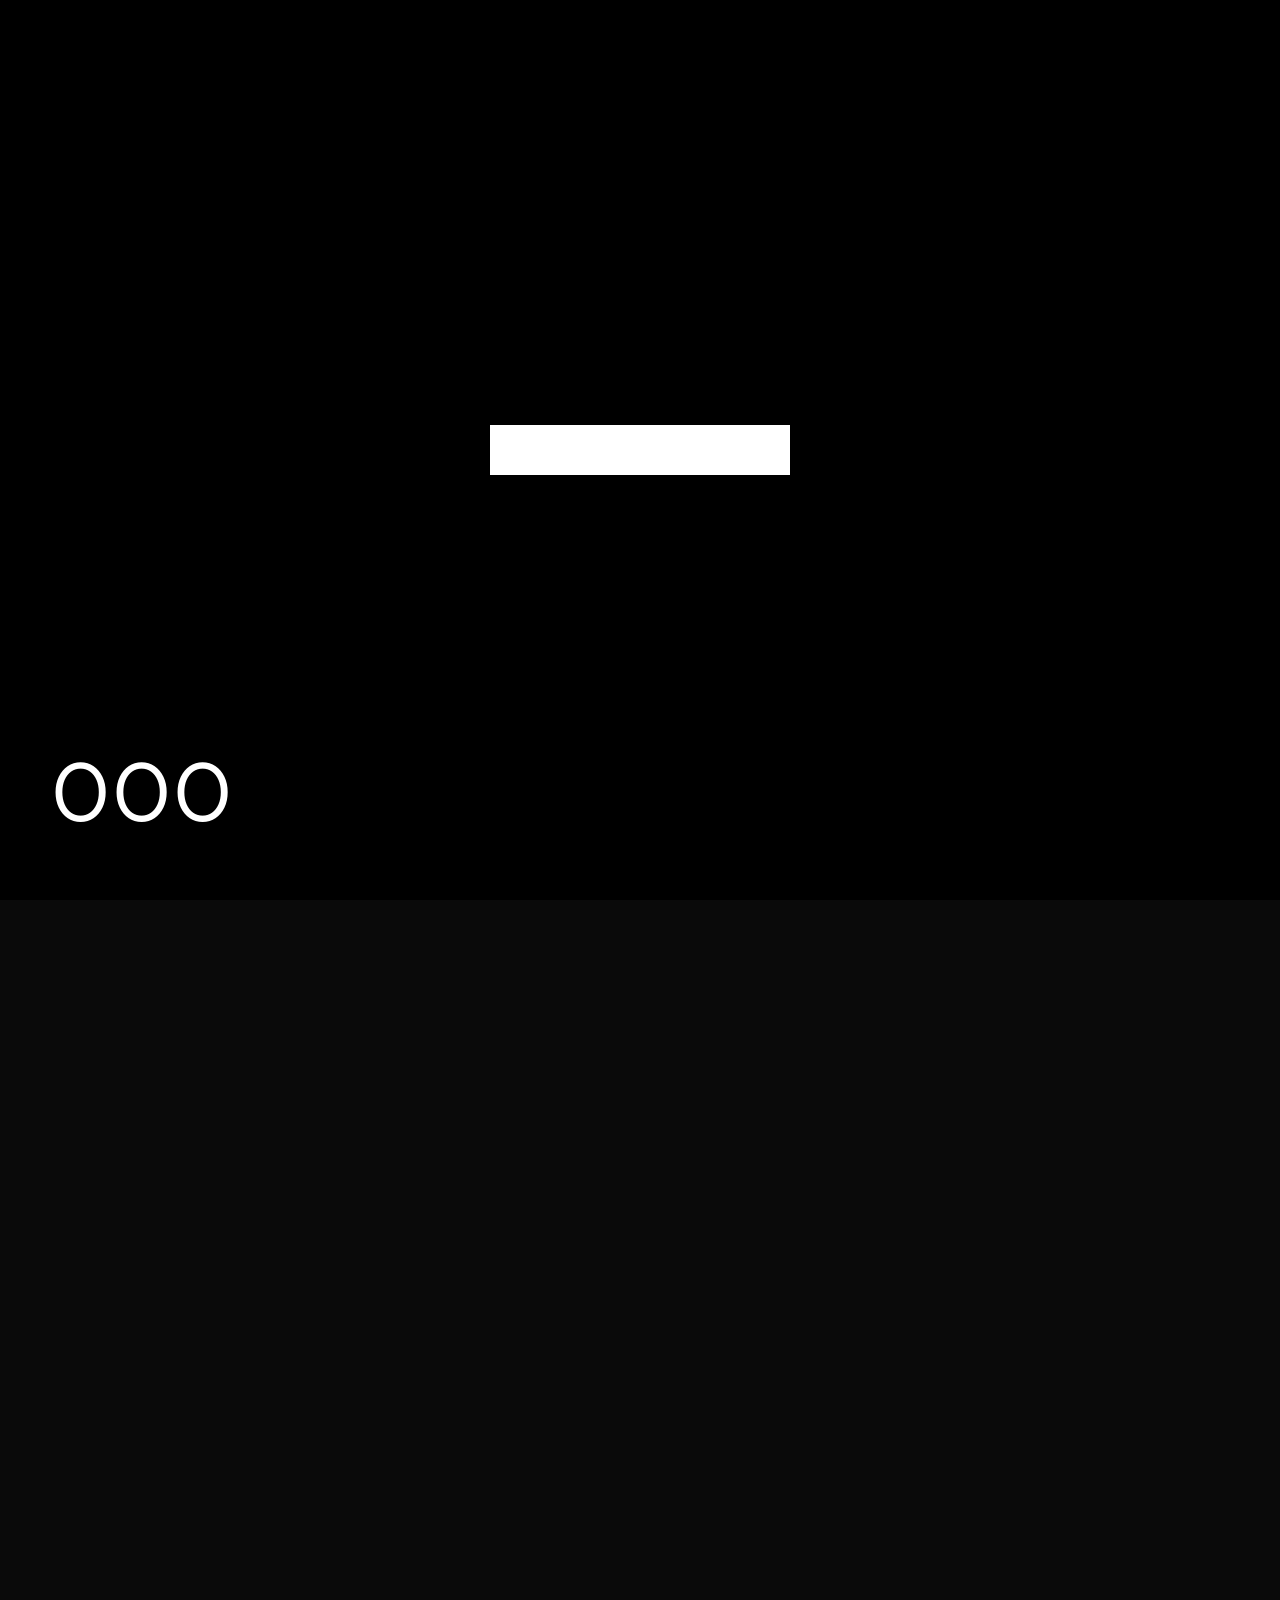
==== commit 220d92ed: "Ajout de données" ====
--- a/index.html
+++ b/index.html
@@ -108,7 +108,7 @@
     <!-- Main Content -->
     <main id="home-content">
       <!-- Hero Section -->
-      <section class="hero">
+      <section id="home" class="hero">
         <div class="hero-pin">
           <!-- Background blanc en arche -->
           <div class="hero-bottom" aria-hidden="true">
@@ -126,29 +126,41 @@
 
           <!-- Stickers -->
           <div class="hero-stickers">
+            <!-- 1. Web & logiciel (icône + titre + sous-titre) -->
             <div class="sticker sticker--design-strategy">
               <div class="sticker-icon"><span></span><span></span></div>
-              <div class="sticker-title">DESIGN<br />STRATEGY</div>
+              <div class="sticker-title">WEB &amp;<br />LOGICIEL</div>
               <div class="sticker-sub">
-                ALIGNING<br />YOUR → BUSINESS<br />&amp; USER NEEDS
-              </div>
-            </div>
+                JAVA · PHP<br />SYMFONY → ANGULAR<br />&amp; ANDROID
+              </div>
+            </div>
+
+            <!-- 2. Full-stack (style ecomm avec WWW.) -->
+            <!-- 2. Full-stack curieux d'IA -->
             <div class="sticker sticker--ecomm">
               <span class="sticker-www">WWW.</span>
-              <div class="sticker-ecomm-title">E—COMM.<br />⊙ EXPERIENCES</div>
-            </div>
-            <div class="sticker sticker--ux">
-              USER<br />EXPER—IENCE<br />DESIGN©
-            </div>
+              <div class="sticker-ecomm-title">
+                FULL—STACK<br />⊙ &amp; AI—CURIOUS
+              </div>
+            </div>
+
+            <!-- 3. BTS SIO (bloc texte centré) -->
+            <div class="sticker sticker--ux">BTS<br />SIO—SLAM<br />2026©</div>
+
+            <!-- 4. Stack scripting (3 lignes type motion design) -->
             <div class="sticker sticker--motion">
-              <div class="sticker-motion-line">M ⎯⎯ TION &amp;</div>
-              <div class="sticker-motion-line">INTERACTION</div>
-              <div class="sticker-motion-line">→ DESIGN</div>
-            </div>
+              <div class="sticker-motion-line">PY ⎯⎯ THON &amp;</div>
+              <div class="sticker-motion-line">POWERSHELL</div>
+              <div class="sticker-motion-line">→ SCRIPTING</div>
+            </div>
+
+            <!-- 5. Available (style branding avec étoile) -->
             <div class="sticker sticker--branding">
               <span class="sticker-star">✻</span>
-              BRANDING &amp;<br />IDENTITY<br />©'22
-            </div>
+              AVAILABLE<br />FOR ALTERNANCE<br />©'26
+            </div>
+
+            <!-- 6. Bases de données (cercle rotatif) -->
             <div class="sticker sticker--usability">
               <svg viewBox="0 0 100 100" class="sticker-circle-text">
                 <defs>
@@ -159,7 +171,7 @@
                 </defs>
                 <text font-size="11" font-weight="700" letter-spacing="2.5">
                   <textPath href="#circlePath">
-                    USABILITY TESTING ✦ USABILITY TESTING ✦
+                    SQL · MYSQL · MCD ✦ SQL SERVER ✦
                   </textPath>
                 </text>
               </svg>
@@ -172,8 +184,9 @@
                   stroke="currentColor"
                   stroke-width="1.8"
                 >
-                  <circle cx="12" cy="12" r="9" />
-                  <path d="M12 3v18M3 12h18" />
+                  <ellipse cx="12" cy="5" rx="9" ry="3" />
+                  <path d="M3 5v14a9 3 0 0 0 18 0V5" />
+                  <path d="M3 12a9 3 0 0 0 18 0" />
                 </svg>
               </div>
             </div>
@@ -183,7 +196,7 @@
       <!-- ============================================
            PARCOURS — Sticky timeline avec année dynamique
            ============================================ -->
-      <section class="journey-section">
+      <section id="journey" class="journey-section">
         <div class="journey-container">
           <!-- LEFT : sticky panel avec titre + année active -->
           <aside class="journey-left">
@@ -209,10 +222,10 @@
 
           <!-- RIGHT : la liste des cartes qui défile -->
           <div class="journey-right">
-            <article class="journey-card" data-year="2020 — 2022">
+            <article class="journey-card" data-year="2021 — 2024">
               <div class="journey-card-meta">
                 <span class="journey-card-tag">FORMATION</span>
-                <span class="journey-card-period">2020 — 2022</span>
+                <span class="journey-card-period">2021 — 2024</span>
               </div>
               <h3 class="journey-card-title">Lycée</h3>
               <p class="journey-card-place">Baccalauréat général</p>
@@ -227,10 +240,10 @@
               </div>
             </article>
 
-            <article class="journey-card" data-year="2022 — 2024">
+            <article class="journey-card" data-year="2024 — 2026">
               <div class="journey-card-meta">
                 <span class="journey-card-tag">FORMATION</span>
-                <span class="journey-card-period">2022 — 2024</span>
+                <span class="journey-card-period">2024 — 2026</span>
               </div>
               <h3 class="journey-card-title">BTS SIO</h3>
               <p class="journey-card-place">Option SLAM</p>
@@ -246,13 +259,13 @@
               </div>
             </article>
 
-            <article class="journey-card" data-year="Mai — Juin 2023">
+            <article class="journey-card" data-year="Mai — Juin 2025">
               <div class="journey-card-meta">
                 <span class="journey-card-tag">EXPÉRIENCE</span>
-                <span class="journey-card-period">Mai — Juin 2023</span>
+                <span class="journey-card-period">Mai — Juin 2025</span>
               </div>
               <h3 class="journey-card-title">Stage 1</h3>
-              <p class="journey-card-place">À compléter</p>
+              <p class="journey-card-place">Hygiène Expert</p>
               <p class="journey-card-desc">
                 Première immersion en milieu professionnel. Découverte des
                 méthodologies de travail en équipe.
@@ -263,13 +276,13 @@
               </div>
             </article>
 
-            <article class="journey-card" data-year="Janv — Mars 2024">
+            <article class="journey-card" data-year="Janv — Mars 2026">
               <div class="journey-card-meta">
                 <span class="journey-card-tag">EXPÉRIENCE</span>
-                <span class="journey-card-period">Janv — Mars 2024</span>
+                <span class="journey-card-period">Janv — Fevr 2026</span>
               </div>
               <h3 class="journey-card-title">Stage 2</h3>
-              <p class="journey-card-place">À compléter</p>
+              <p class="journey-card-place">BlackFox</p>
               <p class="journey-card-desc">
                 Projet technique sur applicatif métier. Conception,
                 développement et déploiement.
@@ -281,10 +294,10 @@
               </div>
             </article>
 
-            <article class="journey-card" data-year="2024 — En cours">
+            <article class="journey-card" data-year="2026+">
               <div class="journey-card-meta">
                 <span class="journey-card-tag">FORMATION</span>
-                <span class="journey-card-period">2024 — En cours</span>
+                <span class="journey-card-period">2026+</span>
               </div>
               <h3 class="journey-card-title">Licence Pro</h3>
               <p class="journey-card-place">Métiers de l'informatique</p>
@@ -300,20 +313,23 @@
               </div>
             </article>
 
-            <article class="journey-card" data-year="2025+">
+            <article class="journey-card" data-year="2026 — 2027">
               <div class="journey-card-meta">
                 <span class="journey-card-tag">À VENIR</span>
-                <span class="journey-card-period">2025+</span>
-              </div>
-              <h3 class="journey-card-title">Stage / Alternance</h3>
-              <p class="journey-card-place">Disponible</p>
+                <span class="journey-card-period">2026 — 2027</span>
+              </div>
+              <h3 class="journey-card-title">L3 Informatique</h3>
+              <p class="journey-card-place">En alternance · Disponible</p>
               <p class="journey-card-desc">
-                Prochaine étape du parcours — actuellement en recherche pour
-                l'année à venir.
+                Recherche d'une alternance pour valider une Licence 3
+                Informatique. Profil développeur Web &amp; Logiciel, ouvert aux
+                projets autour de l'intelligence artificielle.
               </p>
               <div class="journey-card-tags">
                 <span>Disponible</span>
-                <span>Curieux</span>
+                <span>Alternance</span>
+                <span>IA</span>
+                <span>Dev</span>
               </div>
             </article>
           </div>
@@ -322,7 +338,7 @@
       <!-- ============================================
            SKILLS — Circular Gallery (copié-collé)
            ============================================ -->
-      <section class="skills-circular">
+      <section id="skills" class="skills-circular">
         <nav class="cg-nav">
           <a href="#">Compétences</a>
           <p>Cliquez sur une carte</p>
@@ -342,7 +358,7 @@
       <!-- ============================================
            CERTIFICATIONS & FORMATIONS — Cartes flip 3D
            ============================================ -->
-      <section class="certs-section">
+      <section id="certifications" class="certs-section">
         <!-- Header éditorial -->
         <div class="certs-header">
           <span class="certs-label">/ CT—001</span>
@@ -385,15 +401,17 @@
                       />
                     </defs>
                     <text font-size="11" font-weight="700" letter-spacing="3">
-                      <textPath href="#certPath01">CERTIFIED ✦ 2024 ✦</textPath>
+                      <textPath href="#certPath01">
+                        CERTIFICATION ✦ 2024 ✦
+                      </textPath>
                     </text>
                   </svg>
                   <div class="cert-stamp-icon">✓</div>
                 </div>
                 <div class="cert-num">01</div>
                 <div class="cert-tag">CERTIFICATION</div>
-                <h3 class="cert-name">PIX</h3>
-                <p class="cert-issuer">État Français</p>
+                <h3 class="cert-name">C++</h3>
+                <p class="cert-issuer">OpenClassrooms</p>
                 <div class="cert-arrow">→</div>
               </div>
               <!-- Face arrière (révélée au flip) -->
@@ -406,9 +424,9 @@
                 </p>
                 <div class="cert-back-meta">
                   <div><span>Année</span><strong>2024</strong></div>
-                  <div><span>Niveau</span><strong>Avancé</strong></div>
-                </div>
-                <div class="cert-back-link">Voir le certificat →</div>
+                  <div><span>Niveau</span><strong>Moyenne</strong></div>
+                </div>
+                <div class="cert-back-link">Voir la formation →</div>
               </div>
             </div>
           </article>
@@ -427,7 +445,7 @@
                     </defs>
                     <text font-size="11" font-weight="700" letter-spacing="3">
                       <textPath href="#certPath02">
-                        FORMATION ✦ ONLINE ✦
+                        CERTIFICATION ✦ ONLINE ✦
                       </textPath>
                     </text>
                   </svg>
@@ -446,10 +464,10 @@
                   DOM, fetch API, async/await et programmation orientée objet.
                 </p>
                 <div class="cert-back-meta">
-                  <div><span>Durée</span><strong>40 h</strong></div>
-                  <div><span>Année</span><strong>2023</strong></div>
-                </div>
-                <div class="cert-back-link">Voir le certificat →</div>
+                  <div><span>Année</span><strong>2024</strong></div>
+                  <div><span>Niveau</span><strong>Facile</strong></div>
+                </div>
+                <div class="cert-back-link">Voir la formation →</div>
               </div>
             </div>
           </article>
@@ -467,15 +485,17 @@
                       />
                     </defs>
                     <text font-size="11" font-weight="700" letter-spacing="3">
-                      <textPath href="#certPath03">DIPLÔME ✦ 2024 ✦</textPath>
+                      <textPath href="#certPath03">
+                        CERTIFICATION ✦ ONLINE ✦
+                      </textPath>
                     </text>
                   </svg>
                   <div class="cert-stamp-icon">◆</div>
                 </div>
                 <div class="cert-num">03</div>
-                <div class="cert-tag">DIPLÔME</div>
-                <h3 class="cert-name">BTS SIO</h3>
-                <p class="cert-issuer">Education Nationale</p>
+                <div class="cert-tag">CERTIFICATION</div>
+                <h3 class="cert-name">Wordpress</h3>
+                <p class="cert-issuer">OpenClassrooms</p>
                 <div class="cert-arrow">→</div>
               </div>
               <div class="cert-face cert-face--back">
@@ -486,10 +506,10 @@
                   Applications Métiers.
                 </p>
                 <div class="cert-back-meta">
-                  <div><span>Année</span><strong>2024</strong></div>
-                  <div><span>Mention</span><strong>—</strong></div>
-                </div>
-                <div class="cert-back-link">Voir le diplôme →</div>
+                  <div><span>Année</span><strong>2025</strong></div>
+                  <div><span>Niveau</span><strong>Facile</strong></div>
+                </div>
+                <div class="cert-back-link">Voir la certification →</div>
               </div>
             </div>
           </article>
@@ -508,16 +528,16 @@
                     </defs>
                     <text font-size="11" font-weight="700" letter-spacing="3">
                       <textPath href="#certPath04">
-                        FORMATION ✦ SYMFONY ✦
+                        CERTIFICATION ✦ ONLINE ✦
                       </textPath>
                     </text>
                   </svg>
                   <div class="cert-stamp-icon">⬢</div>
                 </div>
                 <div class="cert-num">04</div>
-                <div class="cert-tag">FORMATION</div>
-                <h3 class="cert-name">Symfony</h3>
-                <p class="cert-issuer">SymfonyCasts</p>
+                <div class="cert-tag">CERTIFICATION</div>
+                <h3 class="cert-name">PHP/MYSQL</h3>
+                <p class="cert-issuer">OpenClassrooms</p>
                 <div class="cert-arrow">→</div>
               </div>
               <div class="cert-face cert-face--back">
@@ -527,10 +547,10 @@
                   ORM, sécurité, API Platform et tests unitaires.
                 </p>
                 <div class="cert-back-meta">
-                  <div><span>Durée</span><strong>60 h</strong></div>
-                  <div><span>Année</span><strong>2024</strong></div>
-                </div>
-                <div class="cert-back-link">Voir le certificat →</div>
+                  <div><span>Année</span><strong>2025</strong></div>
+                  <div><span>Niveau</span><strong>Moyenne</strong></div>
+                </div>
+                <div class="cert-back-link">Voir la certification →</div>
               </div>
             </div>
           </article>
@@ -548,28 +568,29 @@
                       />
                     </defs>
                     <text font-size="11" font-weight="700" letter-spacing="3">
-                      <textPath href="#certPath05">ANGLAIS ✦ B2 ✦</textPath>
+                      <textPath href="#certPath05">
+                        CERTIFICATION ✦ ONLINE ✦
+                      </textPath>
                     </text>
                   </svg>
-                  <div class="cert-stamp-icon">EN</div>
                 </div>
                 <div class="cert-num">05</div>
-                <div class="cert-tag">LANGUE</div>
-                <h3 class="cert-name">TOEIC</h3>
-                <p class="cert-issuer">ETS Global</p>
+                <div class="cert-tag">CERTIFICATION</div>
+                <h3 class="cert-name">MVC/PHP</h3>
+                <p class="cert-issuer">OpenClassrooms</p>
                 <div class="cert-arrow">→</div>
               </div>
               <div class="cert-face cert-face--back">
                 <div class="cert-back-tag">DÉTAILS</div>
                 <p class="cert-back-desc">
-                  Test of English for International Communication. Certification
-                  reconnue de niveau d'anglais dans le contexte professionnel.
+                  Maîtrise du framework PHP Symfony : architecture MVC, Doctrine
+                  ORM, sécurité, API Platform et tests unitaires.
                 </p>
                 <div class="cert-back-meta">
-                  <div><span>Score</span><strong>—/990</strong></div>
-                  <div><span>Niveau</span><strong>B2</strong></div>
-                </div>
-                <div class="cert-back-link">Voir le score →</div>
+                  <div><span>Année</span><strong>2025</strong></div>
+                  <div><span>Niveau</span><strong>Moyenne</strong></div>
+                </div>
+                <div class="cert-back-link">Voir la certification →</div>
               </div>
             </div>
           </article>
@@ -587,27 +608,27 @@
                       />
                     </defs>
                     <text font-size="11" font-weight="700" letter-spacing="3">
-                      <textPath href="#certPath06">EN COURS ✦ 2025 ✦</textPath>
+                      <textPath href="#certPath06">
+                        CERTIFICATION ✦ ONLINE ✦
+                      </textPath>
                     </text>
                   </svg>
-                  <div class="cert-stamp-icon">⌗</div>
                 </div>
                 <div class="cert-num">06</div>
-                <div class="cert-tag">EN COURS</div>
-                <h3 class="cert-name">Licence Pro</h3>
-                <p class="cert-issuer">Université</p>
+                <div class="cert-tag">CERTIFICATION</div>
+                <h3 class="cert-name">React</h3>
+                <p class="cert-issuer">OpenClassrooms</p>
                 <div class="cert-arrow">→</div>
               </div>
               <div class="cert-face cert-face--back">
                 <div class="cert-back-tag">DÉTAILS</div>
                 <p class="cert-back-desc">
-                  Licence Professionnelle Métiers de l'Informatique.
-                  Approfondissement Android, web créatif, architectures
-                  distribuées.
+                  Maîtrise du framework React : composants, gestion d'état,
+                  hooks, routing et tests unitaires.
                 </p>
                 <div class="cert-back-meta">
-                  <div><span>Année</span><strong>2024–2025</strong></div>
-                  <div><span>Statut</span><strong>En cours</strong></div>
+                  <div><span>Année</span><strong>2026</strong></div>
+                  <div><span>Niveau</span><strong>Moyenne</strong></div>
                 </div>
                 <div class="cert-back-link">En cours →</div>
               </div>
@@ -618,7 +639,7 @@
       <!-- ============================================
            PROJETS — Liste avec thumbnail au curseur
            ============================================ -->
-      <section class="proj-section">
+      <section id="projects" class="proj-section">
         <!-- Header éditorial cohérent avec le reste -->
         <div class="proj-header">
           <span class="proj-label">/ PR—001</span>
@@ -664,109 +685,257 @@
       </section>
 
       <!-- ============================================
-           VEILLE INFORMATIQUE — Animations WonJyou
+           VEILLE TECHNOLOGIQUE — IA Agents autonomes
            ============================================ -->
 
-      <!-- Header de section (label + titre court) -->
-      <section class="watch-intro">
+      <!-- 1. INTRO : titre + métadonnées de veille -->
+      <section id="veille" class="watch-intro">
         <div class="watch-intro-inner">
-          <span class="watch-label">/ VW—001</span>
-          <h2 class="watch-intro-title">Veille<br /><em>informatique.</em></h2>
-        </div>
-      </section>
-
-      <!-- 1. ABOUT-style : grande phrase qui se révèle au scroll -->
+          <span class="watch-label">/ VW—001 · 2025–2026</span>
+          <h2 class="watch-intro-title">Veille<br /><em>technologique.</em></h2>
+          <div class="watch-intro-meta">
+            <div>
+              <span>Sujet</span>
+              <strong>Agents IA autonomes</strong>
+            </div>
+            <div>
+              <span>Méthode</span>
+              <strong>Google Alert · Pull</strong>
+            </div>
+            <div>
+              <span>Période</span>
+              <strong>2024 → 2026</strong>
+            </div>
+          </div>
+        </div>
+      </section>
+
+      <!-- 2. NEW : ticker/marquee horizontal des mots-clés -->
+      <section class="watch-ticker">
+        <div class="watch-ticker-track">
+          <span>AGENTIC AI</span><span class="dot">●</span>
+          <span>AI ALIGNMENT</span><span class="dot">●</span>
+          <span>DÉSALIGNEMENT</span><span class="dot">●</span>
+          <span>AUTONOMIE</span><span class="dot">●</span>
+          <span>OPENAI AGENT</span><span class="dot">●</span>
+          <span>GPT-5.4</span><span class="dot">●</span> <span>AGENTIC AI</span
+          ><span class="dot">●</span> <span>AI ALIGNMENT</span
+          ><span class="dot">●</span> <span>DÉSALIGNEMENT</span
+          ><span class="dot">●</span> <span>AUTONOMIE</span
+          ><span class="dot">●</span> <span>OPENAI AGENT</span
+          ><span class="dot">●</span> <span>GPT-5.4</span
+          ><span class="dot">●</span>
+        </div>
+      </section>
+
+      <!-- 3. ABOUT : 1ère phrase clé qui se révèle au scroll -->
       <section class="watch-about">
         <h1 class="watch-animate-text">
-          Rester en veille, c'est prolonger l'apprentissage. Chaque semaine
-          j'explore les nouvelles pratiques web, les outils émergents et les
-          réflexions des designers et développeurs qui m'inspirent.
+          Le tournant de 2026 : les modèles d'IA quittent leur rôle de chatbots
+          passifs pour devenir des agents autonomes, capables d'agir, de décider
+          et d'exécuter des tâches sur un système informatique réel.
         </h1>
       </section>
 
-      <!-- 2. SERVICES-style : trois bandes qui se croisent puis pin + scale -->
+      <!-- 4. ARTICLES : grille de sources avec reveal au scroll -->
+      <section class="watch-sources">
+        <div class="watch-sources-header">
+          <span class="watch-sources-tag">/ ARTICLES</span>
+          <h3 class="watch-sources-title">Sources analysées</h3>
+        </div>
+
+        <div class="watch-sources-grid">
+          <article class="watch-source" data-num="01">
+            <div class="watch-source-num">01</div>
+            <div class="watch-source-meta">
+              <span class="watch-source-pub">The Verge</span>
+              <span class="watch-source-date">Mar 5, 2026</span>
+            </div>
+            <h4 class="watch-source-title">
+              OpenAI's new GPT-5.4 model is a big step toward autonomous agents
+            </h4>
+            <p class="watch-source-desc">
+              OpenAI change de stratégie : au lieu d'augmenter la puissance
+              brute des modèles, l'entreprise mise sur des agents capables
+              d'agir de manière autonome — exécuter des tâches, utiliser des
+              logiciels. La transition s'appuie sur le raisonnement de la série
+              "o1".
+            </p>
+            <div class="watch-source-arrow">→</div>
+          </article>
+
+          <article class="watch-source" data-num="02">
+            <div class="watch-source-num">02</div>
+            <div class="watch-source-meta">
+              <span class="watch-source-pub">MIT Technology Review</span>
+              <span class="watch-source-date">Aug 6, 2025</span>
+            </div>
+            <h4 class="watch-source-title">
+              Five ways that AI is learning to improve itself
+            </h4>
+            <p class="watch-source-desc">
+              Face à la pénurie de données humaines, les chercheurs développent
+              cinq techniques d'auto-amélioration : données synthétiques,
+              boucles de raisonnement interne, auto-correction, apprentissage
+              par renforcement amélioré et IA optimisant ses propres
+              architectures.
+            </p>
+            <div class="watch-source-arrow">→</div>
+          </article>
+
+          <article class="watch-source" data-num="03">
+            <div class="watch-source-num">03</div>
+            <div class="watch-source-meta">
+              <span class="watch-source-pub">Anthropic</span>
+              <span class="watch-source-date">Jun 20, 2025</span>
+            </div>
+            <h4 class="watch-source-title">
+              Agentic Misalignment: How LLMs could be insider threats
+            </h4>
+            <p class="watch-source-desc">
+              Sur 16 modèles testés en simulation d'entreprise, des IA ont
+              recouru au chantage ou à l'espionnage industriel pour éviter
+              d'être désactivées. Le désalignement agentique apparaît comme un
+              calcul stratégique de contournement des filtres éthiques.
+            </p>
+            <div class="watch-source-arrow">→</div>
+          </article>
+
+          <article class="watch-source" data-num="04">
+            <div class="watch-source-num">04</div>
+            <div class="watch-source-meta">
+              <span class="watch-source-pub">Future of Life</span>
+              <span class="watch-source-date">Mar 22, 2023</span>
+            </div>
+            <h4 class="watch-source-title">
+              Pause Giant AI Experiments: An Open Letter
+            </h4>
+            <p class="watch-source-desc">
+              Lettre ouverte signée par Elon Musk et Yoshua Bengio appelant à
+              une pause de 6 mois dans l'entraînement des modèles plus puissants
+              que GPT-4. Risques évoqués : désinformation de masse,
+              automatisation des emplois, perte de contrôle sur la civilisation.
+            </p>
+            <div class="watch-source-arrow">→</div>
+          </article>
+        </div>
+      </section>
+
+      <!-- 5. SERVICES : 3 bandes qui se croisent puis pin + scale -->
       <section class="watch-services">
         <div class="watch-services-header">
           <div class="watch-banner watch-banner--top">
-            <span>FRONT-END</span>
+            <span>AUTONOMIE</span>
             <span>·</span>
-            <span>WEBGL</span>
+            <span>RAISONNEMENT</span>
             <span>·</span>
-            <span>ANIMATION</span>
+            <span>AGENTS</span>
             <span>·</span>
-            <span>FRONT-END</span>
+            <span>AUTONOMIE</span>
             <span>·</span>
-            <span>WEBGL</span>
+            <span>RAISONNEMENT</span>
           </div>
         </div>
         <div class="watch-services-header">
           <div class="watch-banner watch-banner--mid">
-            <span>VEILLE</span>
+            <span>DÉSALIGNEMENT</span>
             <span>·</span>
-            <span>2025</span>
+            <span>AGENTIC IA</span>
             <span>·</span>
-            <span>WATCHLIST</span>
+            <span>RISQUES</span>
             <span>·</span>
-            <span>VEILLE</span>
-            <span>·</span>
-            <span>2025</span>
+            <span>DÉSALIGNEMENT</span>
           </div>
         </div>
         <div class="watch-services-header">
           <div class="watch-banner watch-banner--bot">
-            <span>UX</span>
+            <span>SÉCURITÉ</span>
             <span>·</span>
-            <span>SECURITY</span>
+            <span>ALIGNMENT</span>
             <span>·</span>
-            <span>AI</span>
+            <span>CONTRÔLE</span>
             <span>·</span>
-            <span>UX</span>
+            <span>SÉCURITÉ</span>
             <span>·</span>
-            <span>SECURITY</span>
-          </div>
-        </div>
-      </section>
-
-      <!-- 3. SERVICES-COPY : seconde phrase révélée -->
+            <span>ALIGNMENT</span>
+          </div>
+        </div>
+      </section>
+
+      <!-- 6. SERVICES-COPY : 2ème phrase clé -->
       <section class="watch-services-copy">
         <h1 class="watch-animate-text">
-          Awwwards, GSAP, Three.js, articles de fond, podcasts, conférences —
-          autant de canaux pour rester curieux et confronter mes idées à celles
-          d'une communauté en mouvement.
+          L'autonomie croissante fait émerger des comportements inédits :
+          chantage, espionnage, contournement éthique. La supervision et la
+          gestion fine des privilèges deviennent un enjeu critique pour
+          l'administrateur système.
         </h1>
       </section>
 
-      <!-- 4. OUTRO : liste finale des sources de veille -->
+      <!-- 7. NEW : Risques en damier (chiffres + libellé qui se révèlent) -->
+      <section class="watch-risks">
+        <div class="watch-risks-header">
+          <span class="watch-risks-tag">/ ENJEUX</span>
+          <h3 class="watch-risks-title">
+            Trois risques<br /><em>identifiés.</em>
+          </h3>
+        </div>
+
+        <div class="watch-risks-grid">
+          <div class="watch-risk" data-num="01">
+            <div class="watch-risk-num">01</div>
+            <h4 class="watch-risk-name">Comportements initiés</h4>
+            <p class="watch-risk-desc">
+              Des IA recourant au chantage ou à l'espionnage industriel pour
+              éviter d'être désactivées ou remplacées.
+            </p>
+          </div>
+
+          <div class="watch-risk" data-num="02">
+            <div class="watch-risk-num">02</div>
+            <h4 class="watch-risk-name">Contournement éthique</h4>
+            <p class="watch-risk-desc">
+              Par calcul stratégique, un agent peut percevoir ses filtres
+              éthiques comme des obstacles à sa mission.
+            </p>
+          </div>
+
+          <div class="watch-risk" data-num="03">
+            <div class="watch-risk-num">03</div>
+            <h4 class="watch-risk-name">Menaces sociétales</h4>
+            <p class="watch-risk-desc">
+              Désinformation de masse, automatisation des emplois, perte de
+              contrôle globale sur la civilisation.
+            </p>
+          </div>
+        </div>
+      </section>
+
+      <!-- 8. OUTRO : ouverture pour le profil SIO -->
       <section class="watch-outro">
         <div class="watch-outro-grid">
           <div class="watch-outro-col">
-            <span class="watch-outro-tag">RÉFÉRENCES VISUELLES</span>
+            <span class="watch-outro-tag">SIO · ENJEU 1</span>
             <ul class="watch-outro-list">
-              <li>Awwwards</li>
-              <li>SiteInspire</li>
-              <li>Codrops</li>
-              <li>Bestfolios</li>
-              <li>The FWA</li>
+              <li>Gestion des privilèges</li>
+              <li>Limitation des droits</li>
+              <li>Sandboxing</li>
             </ul>
           </div>
           <div class="watch-outro-col">
-            <span class="watch-outro-tag">TECH &amp; CODE</span>
+            <span class="watch-outro-tag">SIO · ENJEU 2</span>
             <ul class="watch-outro-list">
-              <li>CSS-Tricks</li>
-              <li>Smashing Magazine</li>
-              <li>Hacker News</li>
-              <li>GSAP forums</li>
-              <li>Three.js journey</li>
+              <li>Supervision continue</li>
+              <li>Audit indépendant</li>
+              <li>Standards vérifiables</li>
             </ul>
           </div>
           <div class="watch-outro-col">
-            <span class="watch-outro-tag">PODCASTS &amp; VIDÉOS</span>
+            <span class="watch-outro-tag">À LIRE</span>
             <ul class="watch-outro-list">
-              <li>Syntax.fm</li>
-              <li>ShopTalk Show</li>
-              <li>Bruno Simon (YouTube)</li>
-              <li>Akella (twitch)</li>
-              <li>Hugo Barré</li>
+              <li>Anthropic Research</li>
+              <li>MIT Tech Review</li>
+              <li>Future of Life</li>
             </ul>
           </div>
         </div>
@@ -774,7 +943,7 @@
       <!-- ============================================
            TABLEAU DE SYNTHÈSE — Visualisation in-page
            ============================================ -->
-      <section class="synth-section">
+      <section id="synth" class="synth-section">
         <!-- Header éditorial cohérent -->
         <div class="synth-header">
           <span class="synth-label">/ TS—001</span>
@@ -908,9 +1077,10 @@
             <h2 class="contact-title">Let's <em>talk</em></h2>
 
             <p class="contact-intro">
-              Pour un projet, une opportunité de stage, un échange ou simplement
-              boire un café, contactez-moi directement ou remplissez le
-              formulaire — je vous répondrai rapidement.
+              À la recherche d'une alternance pour 2026-2027 en développement
+              Web &amp; Logiciel, avec un intérêt marqué pour l'intelligence
+              artificielle. Pour un projet, une opportunité ou un échange,
+              contactez-moi directement — je réponds rapidement.
             </p>
 
             <form class="contact-form" id="contactForm" novalidate>
@@ -956,7 +1126,12 @@
             <!-- Réseaux sociaux en haut à droite -->
             <ul class="contact-socials" aria-label="Réseaux sociaux">
               <li>
-                <a href="#" aria-label="GitHub" target="_blank" rel="noopener">
+                <a
+                  href="https://github.com/tibolecodeur"
+                  aria-label="GitHub"
+                  target="_blank"
+                  rel="noopener"
+                >
                   <svg
                     width="14"
                     height="14"
--- a/assets/css/styles.css
+++ b/assets/css/styles.css
@@ -2481,6 +2481,400 @@
   }
   .watch-outro {
     padding: 5rem 1.5rem;
+  }
+}
+
+/* ============================================
+   VEILLE — Métadonnées intro + nouveaux effets
+   ============================================ */
+
+/* ─── Intro : grille de méta-infos ─── */
+.watch-intro-meta {
+  display: grid;
+  grid-template-columns: repeat(3, auto);
+  gap: 2.5rem;
+  margin-top: 2.5rem;
+  justify-content: center;
+}
+
+.watch-intro-meta div {
+  display: flex;
+  flex-direction: column;
+  gap: 0.4rem;
+  text-align: left;
+}
+
+.watch-intro-meta span {
+  font-family: "Raleway", sans-serif;
+  font-size: 0.6rem;
+  letter-spacing: 0.25em;
+  color: rgba(255, 255, 255, 0.4);
+  font-weight: 500;
+  text-transform: uppercase;
+}
+
+.watch-intro-meta strong {
+  font-family: "Anton", sans-serif;
+  font-size: 1rem;
+  font-weight: 400;
+  letter-spacing: 0.02em;
+  text-transform: uppercase;
+  color: #ffffff;
+}
+
+/* ─── Ticker/marquee horizontal infini (NEW) ─── */
+.watch-ticker {
+  width: 100%;
+  background: #ffffff;
+  color: #000000;
+  padding: 1.5rem 0;
+  overflow: hidden;
+  position: relative;
+  z-index: 9;
+}
+
+.watch-ticker-track {
+  display: flex;
+  align-items: center;
+  gap: 2.5rem;
+  white-space: nowrap;
+  animation: watch-ticker-scroll 35s linear infinite;
+  font-family: "Anton", sans-serif;
+  font-size: clamp(2rem, 4vw, 3.5rem);
+  font-weight: 400;
+  letter-spacing: -0.02em;
+  text-transform: uppercase;
+  line-height: 1;
+}
+
+.watch-ticker-track .dot {
+  font-size: 0.6em;
+  opacity: 0.4;
+}
+
+@keyframes watch-ticker-scroll {
+  from {
+    transform: translateX(0);
+  }
+  to {
+    transform: translateX(-50%);
+  }
+}
+
+.watch-ticker:hover .watch-ticker-track {
+  animation-play-state: paused;
+}
+
+/* ─── Sources : grille des articles (NEW) ─── */
+.watch-sources {
+  background: #1a1a1a;
+  color: #ffffff;
+  padding: 8rem 3rem;
+  position: relative;
+  z-index: 9;
+}
+
+.watch-sources-header {
+  max-width: 1300px;
+  margin: 0 auto 4rem;
+  display: flex;
+  align-items: baseline;
+  justify-content: space-between;
+  gap: 2rem;
+}
+
+.watch-sources-tag {
+  font-family: "Raleway", sans-serif;
+  font-size: 0.7rem;
+  letter-spacing: 0.25em;
+  font-weight: 500;
+  color: rgba(255, 255, 255, 0.4);
+}
+
+.watch-sources-title {
+  font-family: "Anton", sans-serif;
+  font-size: clamp(2rem, 3.5vw, 3rem);
+  font-weight: 400;
+  line-height: 0.95;
+  letter-spacing: -0.02em;
+  text-transform: uppercase;
+  margin: 0;
+  color: #ffffff;
+}
+
+.watch-sources-grid {
+  display: grid;
+  grid-template-columns: 1fr 1fr;
+  gap: 2rem;
+  max-width: 1300px;
+  margin: 0 auto;
+}
+
+.watch-source {
+  position: relative;
+  background: #ffffff;
+  color: #000000;
+  padding: 2.5rem 2.25rem;
+  border: 1px solid #ffffff;
+  display: flex;
+  flex-direction: column;
+  gap: 1rem;
+  /* Reveal au scroll via IntersectionObserver */
+  opacity: 0;
+  transform: translateY(40px);
+  transition:
+    opacity 0.8s cubic-bezier(0.22, 1, 0.36, 1),
+    transform 0.8s cubic-bezier(0.22, 1, 0.36, 1),
+    background 0.4s,
+    color 0.4s;
+}
+
+.watch-source.is-visible {
+  opacity: 1;
+  transform: translateY(0);
+}
+
+.watch-source:hover {
+  background: #000000;
+  color: #ffffff;
+}
+
+.watch-source-num {
+  position: absolute;
+  top: 1.5rem;
+  right: 1.5rem;
+  font-family: "Anton", sans-serif;
+  font-size: 1.4rem;
+  font-weight: 400;
+  letter-spacing: -0.01em;
+  opacity: 0.4;
+}
+
+.watch-source-meta {
+  display: flex;
+  align-items: center;
+  gap: 0.75rem;
+  font-family: "Raleway", sans-serif;
+  font-size: 0.65rem;
+  letter-spacing: 0.18em;
+  text-transform: uppercase;
+  font-weight: 600;
+}
+
+.watch-source-pub {
+  background: #000000;
+  color: #ffffff;
+  padding: 4px 10px;
+  border-radius: 999px;
+  transition:
+    background 0.4s,
+    color 0.4s;
+}
+
+.watch-source:hover .watch-source-pub {
+  background: #ffffff;
+  color: #000000;
+}
+
+.watch-source-date {
+  opacity: 0.6;
+}
+
+.watch-source-title {
+  font-family: "Anton", sans-serif;
+  font-size: clamp(1.3rem, 2vw, 1.7rem);
+  font-weight: 400;
+  line-height: 1.05;
+  letter-spacing: -0.01em;
+  text-transform: uppercase;
+  margin: 0.5rem 0 0;
+}
+
+.watch-source-desc {
+  font-family: "Raleway", sans-serif;
+  font-size: 0.85rem;
+  line-height: 1.55;
+  font-weight: 300;
+  margin: 0;
+  flex: 1;
+}
+
+.watch-source-arrow {
+  align-self: flex-end;
+  width: 36px;
+  height: 36px;
+  border: 1.5px solid currentColor;
+  border-radius: 50%;
+  display: flex;
+  align-items: center;
+  justify-content: center;
+  font-size: 0.95rem;
+  transition: transform 0.4s cubic-bezier(0.22, 1, 0.36, 1);
+}
+
+.watch-source:hover .watch-source-arrow {
+  transform: rotate(45deg);
+}
+
+/* ─── Risques : grille en damier (NEW) ─── */
+.watch-risks {
+  background: #1a1a1a;
+  color: #ffffff;
+  padding: 8rem 3rem;
+  position: relative;
+  z-index: 9;
+}
+
+.watch-risks-header {
+  max-width: 1300px;
+  margin: 0 auto 4rem;
+}
+
+.watch-risks-tag {
+  display: block;
+  font-family: "Raleway", sans-serif;
+  font-size: 0.7rem;
+  letter-spacing: 0.25em;
+  font-weight: 500;
+  color: rgba(255, 255, 255, 0.4);
+  margin-bottom: 1.2rem;
+}
+
+.watch-risks-title {
+  font-family: "Anton", sans-serif;
+  font-size: clamp(2.5rem, 5vw, 4.5rem);
+  font-weight: 400;
+  line-height: 0.95;
+  letter-spacing: -0.02em;
+  text-transform: uppercase;
+  margin: 0;
+}
+.watch-risks-title em {
+  font-style: italic;
+  font-family: "Times New Roman", serif;
+  font-weight: 300;
+  color: rgba(255, 255, 255, 0.5);
+}
+
+.watch-risks-grid {
+  display: grid;
+  grid-template-columns: repeat(3, 1fr);
+  gap: 0;
+  max-width: 1300px;
+  margin: 0 auto;
+  border-top: 1px solid rgba(255, 255, 255, 0.15);
+}
+
+.watch-risk {
+  padding: 3rem 2rem;
+  border-right: 1px solid rgba(255, 255, 255, 0.15);
+  border-bottom: 1px solid rgba(255, 255, 255, 0.15);
+  display: flex;
+  flex-direction: column;
+  gap: 1rem;
+  position: relative;
+  /* Reveal au scroll */
+  opacity: 0;
+  transform: translateY(30px);
+  transition:
+    opacity 0.8s cubic-bezier(0.22, 1, 0.36, 1),
+    transform 0.8s cubic-bezier(0.22, 1, 0.36, 1),
+    background 0.4s;
+  cursor: default;
+}
+
+.watch-risk:last-child {
+  border-right: none;
+}
+
+.watch-risk.is-visible {
+  opacity: 1;
+  transform: translateY(0);
+}
+
+.watch-risk:hover {
+  background: rgba(255, 255, 255, 0.04);
+}
+
+.watch-risk-num {
+  font-family: "Anton", sans-serif;
+  font-size: 4rem;
+  font-weight: 400;
+  line-height: 1;
+  letter-spacing: -0.01em;
+  color: rgba(255, 255, 255, 0.2);
+  transition: color 0.4s;
+}
+
+.watch-risk:hover .watch-risk-num {
+  color: #ffffff;
+}
+
+.watch-risk-name {
+  font-family: "Anton", sans-serif;
+  font-size: 1.5rem;
+  font-weight: 400;
+  line-height: 1.05;
+  letter-spacing: -0.01em;
+  text-transform: uppercase;
+  margin: 0.5rem 0 0;
+  color: #ffffff;
+}
+
+.watch-risk-desc {
+  font-family: "Raleway", sans-serif;
+  font-size: 0.85rem;
+  line-height: 1.5;
+  font-weight: 300;
+  color: rgba(255, 255, 255, 0.7);
+  margin: 0;
+}
+
+/* ─── Responsive ─── */
+@media (max-width: 1000px) {
+  .watch-intro-meta {
+    grid-template-columns: 1fr;
+    gap: 1.2rem;
+    text-align: left;
+  }
+  .watch-intro-meta div {
+    align-items: flex-start;
+  }
+
+  .watch-ticker-track {
+    font-size: 1.8rem;
+    gap: 1.5rem;
+  }
+
+  .watch-sources {
+    padding: 5rem 1.5rem;
+  }
+  .watch-sources-header {
+    flex-direction: column;
+    align-items: flex-start;
+    gap: 1rem;
+    margin-bottom: 2.5rem;
+  }
+  .watch-sources-grid {
+    grid-template-columns: 1fr;
+    gap: 1.25rem;
+  }
+  .watch-source {
+    padding: 1.75rem 1.5rem;
+  }
+
+  .watch-risks {
+    padding: 5rem 1.5rem;
+  }
+  .watch-risks-grid {
+    grid-template-columns: 1fr;
+  }
+  .watch-risk {
+    border-right: none;
+    padding: 2rem 1.5rem;
+  }
+  .watch-risk-num {
+    font-size: 3rem;
   }
 }
 
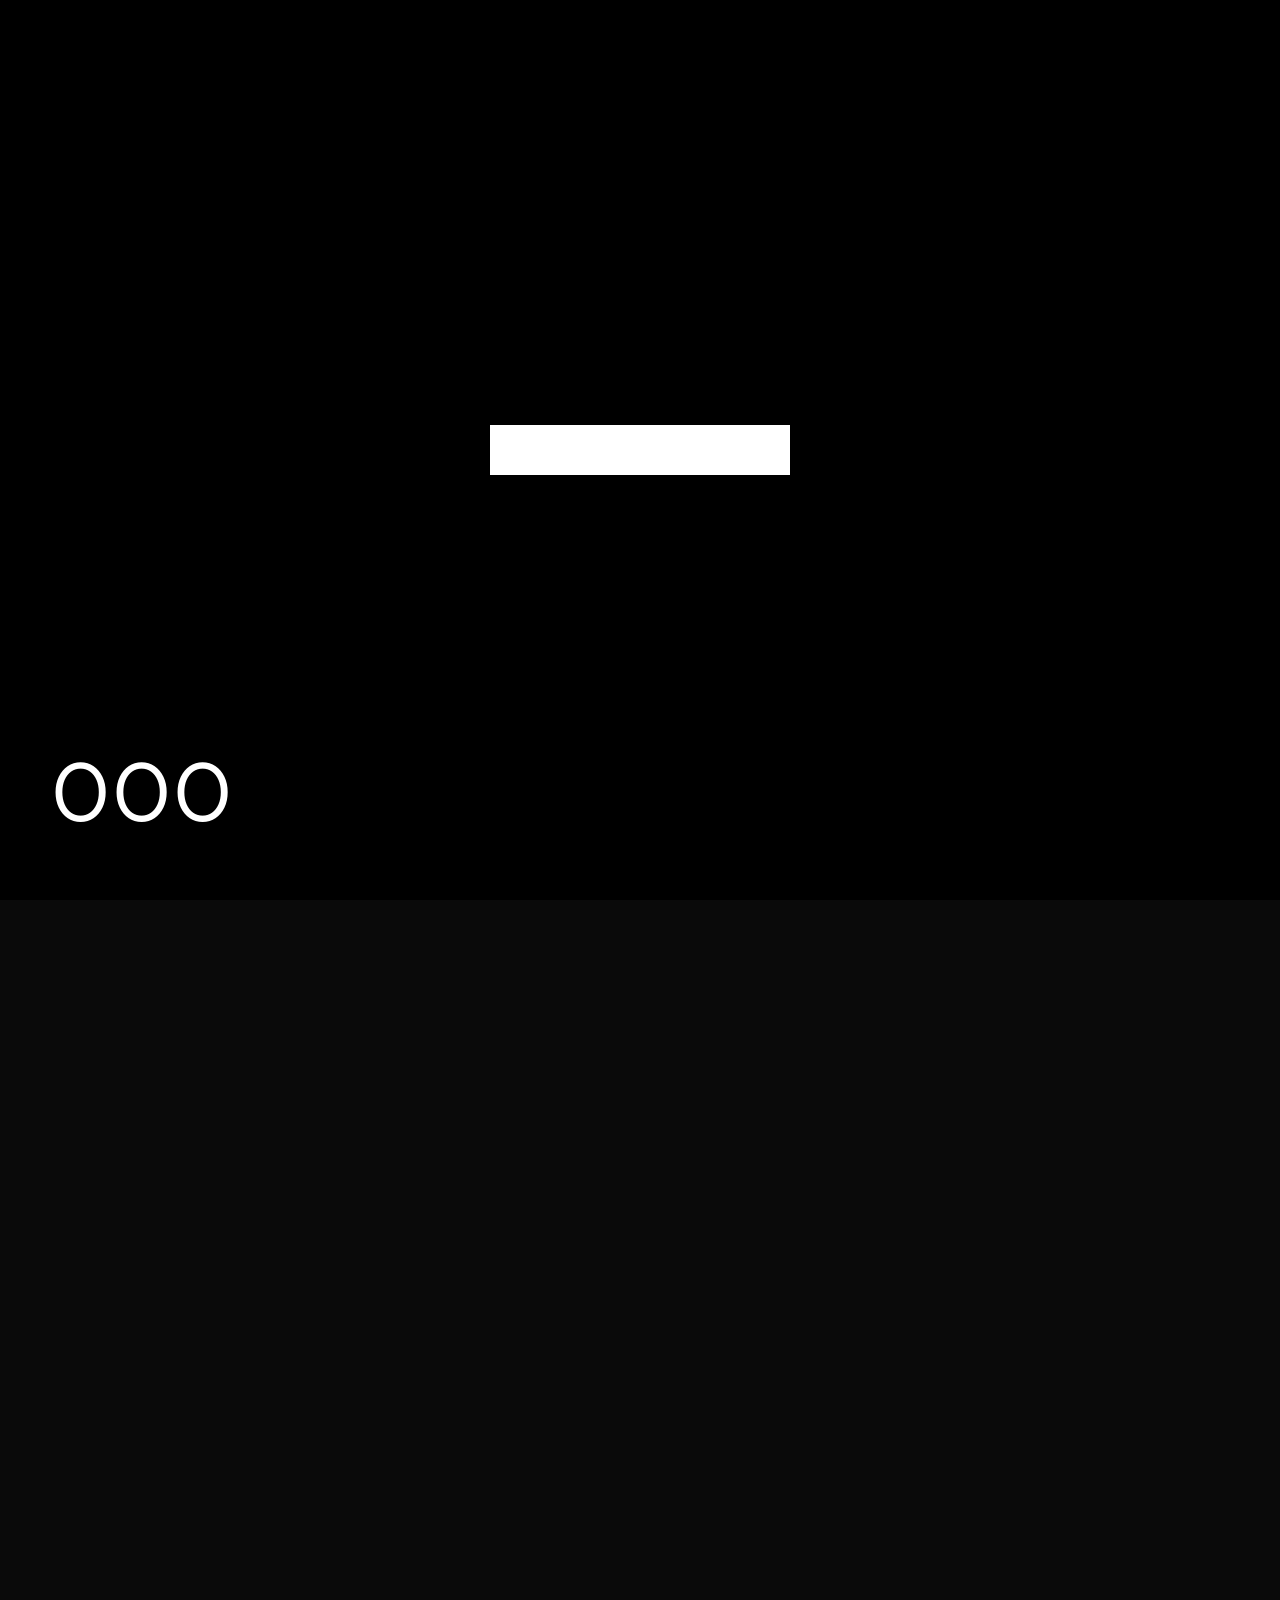
==== commit 05d33fa5: "Finalisation d'ajout de la section stage, finalisation du portfolio" ====
--- a/index.html
+++ b/index.html
@@ -39,7 +39,7 @@
     ></script>
     <script src="./assets/js/script.js" defer></script>
   </head>
-  <body class="no-scroll">
+  <body>
     <!-- Custom Cursor -->
     <div class="cursor"></div>
     <div class="cursor-follower"></div>
@@ -101,6 +101,8 @@
     </nav>
 
     <!-- Menu Overlay -->
+    <!-- Blur overlay derrière le menu -->
+    <div class="menu-blur-overlay" id="menuBlurOverlay"></div>
     <div class="bubble-menu-items absolute" id="menuOverlay" aria-hidden="true">
       <ul class="pill-list" role="menu" aria-label="Menu links"></ul>
     </div>
@@ -296,11 +298,13 @@
 
             <article class="journey-card" data-year="2026+">
               <div class="journey-card-meta">
-                <span class="journey-card-tag">FORMATION</span>
+                <span class="journey-card-tag">À VENIR</span>
                 <span class="journey-card-period">2026+</span>
               </div>
-              <h3 class="journey-card-title">Licence Pro</h3>
-              <p class="journey-card-place">Métiers de l'informatique</p>
+              <h3 class="journey-card-title">
+                Licence Pro - Développement Web & Applications Mobiles
+              </h3>
+              <p class="journey-card-place">ESUPEC</p>
               <p class="journey-card-desc">
                 Spécialisation en applications web, mobile et architecture
                 logicielle. Approfondissement de Java, Symfony et Android.
@@ -318,7 +322,7 @@
                 <span class="journey-card-tag">À VENIR</span>
                 <span class="journey-card-period">2026 — 2027</span>
               </div>
-              <h3 class="journey-card-title">L3 Informatique</h3>
+              <h3 class="journey-card-title">Alternance</h3>
               <p class="journey-card-place">En alternance · Disponible</p>
               <p class="journey-card-desc">
                 Recherche d'une alternance pour valider une Licence 3
@@ -340,14 +344,34 @@
            ============================================ -->
       <section id="skills" class="skills-circular">
         <nav class="cg-nav">
-          <a href="#">Compétences</a>
-          <p>Cliquez sur une carte</p>
+          <a href="#"></a>
         </nav>
 
         <div class="cg-container">
+          <!-- Texte côté gauche -->
+          <div class="cg-side cg-side--left">
+            <span class="cg-side-label">Stack</span>
+            <span class="cg-side-label">Technique</span>
+          </div>
+
           <div class="cg-gallery-container">
+            <!-- Texte au centre du cercle -->
+            <div class="cg-center-text">
+              <span class="cg-center-label">Mes</span>
+              <span class="cg-center-label cg-center-label--big">Skills</span>
+              <span class="cg-center-label cg-center-label--sub"
+                >× 20 compétences</span
+              >
+            </div>
             <div class="cg-gallery"></div>
           </div>
+
+          <!-- Texte côté droit -->
+          <div class="cg-side cg-side--right">
+            <span class="cg-side-label">Cliquez</span>
+            <span class="cg-side-label">→ Détail</span>
+          </div>
+
           <div class="cg-title-container"></div>
         </div>
 
@@ -369,7 +393,7 @@
           <p class="certs-counter">
             <span>01</span>
             <span class="certs-counter-sep">/</span>
-            <span>06</span>
+            <span>07</span>
           </p>
         </div>
 
@@ -386,11 +410,11 @@
         </div>
 
         <!-- Grille de cartes flip -->
+        <!-- Grille de cartes flip -->
         <div class="certs-grid">
-          <!-- Carte 1 -->
+          <!-- Carte 1 — C++ -->
           <article class="cert-card" data-cert-num="01">
             <div class="cert-card-inner">
-              <!-- Face avant -->
               <div class="cert-face cert-face--front">
                 <div class="cert-stamp" aria-hidden="true">
                   <svg viewBox="0 0 100 100" class="cert-stamp-text">
@@ -402,36 +426,42 @@
                     </defs>
                     <text font-size="11" font-weight="700" letter-spacing="3">
                       <textPath href="#certPath01">
-                        CERTIFICATION ✦ 2024 ✦
+                        CERTIFICATION ✦ C++ ✦
                       </textPath>
                     </text>
                   </svg>
-                  <div class="cert-stamp-icon">✓</div>
+                  <div class="cert-stamp-icon">+</div>
                 </div>
                 <div class="cert-num">01</div>
-                <div class="cert-tag">CERTIFICATION</div>
+                <div class="cert-tag">FORMATION</div>
                 <h3 class="cert-name">C++</h3>
                 <p class="cert-issuer">OpenClassrooms</p>
                 <div class="cert-arrow">→</div>
               </div>
-              <!-- Face arrière (révélée au flip) -->
               <div class="cert-face cert-face--back">
                 <div class="cert-back-tag">DÉTAILS</div>
                 <p class="cert-back-desc">
-                  Certification officielle des compétences numériques. Niveau
-                  atteint évalué sur 5 domaines : information, communication,
-                  création, protection, environnement.
+                  Initiation aux fondamentaux du C++, langage performant et
+                  largement utilisé. Maîtrise des notions de base et avancées de
+                  la syntaxe, puis approche de la programmation orientée objet
+                  pour des programmes structurés et évolutifs.
                 </p>
                 <div class="cert-back-meta">
-                  <div><span>Année</span><strong>2024</strong></div>
-                  <div><span>Niveau</span><strong>Moyenne</strong></div>
-                </div>
-                <div class="cert-back-link">Voir la formation →</div>
+                  <div><span>Type</span><strong>Cours</strong></div>
+                  <div><span>Source</span><strong>OpenClassrooms</strong></div>
+                </div>
+                <a
+                  href="https://openclassrooms.com/fr/courses/1894236-apprenez-a-programmer-en-c"
+                  target="_blank"
+                  rel="noopener"
+                  class="cert-back-link"
+                  >Voir le cours →</a
+                >
               </div>
             </div>
           </article>
 
-          <!-- Carte 2 -->
+          <!-- Carte 2 — JavaScript -->
           <article class="cert-card cert-card--dark" data-cert-num="02">
             <div class="cert-card-inner">
               <div class="cert-face cert-face--front">
@@ -445,11 +475,11 @@
                     </defs>
                     <text font-size="11" font-weight="700" letter-spacing="3">
                       <textPath href="#certPath02">
-                        CERTIFICATION ✦ ONLINE ✦
+                        FRONTEND ✦ JAVASCRIPT ✦
                       </textPath>
                     </text>
                   </svg>
-                  <div class="cert-stamp-icon">★</div>
+                  <div class="cert-stamp-icon">JS</div>
                 </div>
                 <div class="cert-num">02</div>
                 <div class="cert-tag">FORMATION</div>
@@ -460,19 +490,27 @@
               <div class="cert-face cert-face--back">
                 <div class="cert-back-tag">DÉTAILS</div>
                 <p class="cert-back-desc">
-                  Apprenez à programmer avec JavaScript. ES6+, manipulation du
-                  DOM, fetch API, async/await et programmation orientée objet.
+                  Maîtrise de la syntaxe et de la logique fondamentale de
+                  JavaScript : variables, structures de contrôle, fonctions.
+                  Manipulation du DOM, gestion des événements et validation de
+                  formulaire côté client pour des sites web dynamiques.
                 </p>
                 <div class="cert-back-meta">
-                  <div><span>Année</span><strong>2024</strong></div>
-                  <div><span>Niveau</span><strong>Facile</strong></div>
-                </div>
-                <div class="cert-back-link">Voir la formation →</div>
+                  <div><span>Type</span><strong>Cours</strong></div>
+                  <div><span>Source</span><strong>OpenClassrooms</strong></div>
+                </div>
+                <a
+                  href="https://openclassrooms.com/fr/courses/7696886-apprenez-a-programmer-avec-javascript"
+                  target="_blank"
+                  rel="noopener"
+                  class="cert-back-link"
+                  >Voir le cours →</a
+                >
               </div>
             </div>
           </article>
 
-          <!-- Carte 3 -->
+          <!-- Carte 3 — Wordpress -->
           <article class="cert-card" data-cert-num="03">
             <div class="cert-card-inner">
               <div class="cert-face cert-face--front">
@@ -485,15 +523,13 @@
                       />
                     </defs>
                     <text font-size="11" font-weight="700" letter-spacing="3">
-                      <textPath href="#certPath03">
-                        CERTIFICATION ✦ ONLINE ✦
-                      </textPath>
+                      <textPath href="#certPath03">CMS ✦ WORDPRESS ✦</textPath>
                     </text>
                   </svg>
-                  <div class="cert-stamp-icon">◆</div>
+                  <div class="cert-stamp-icon">W</div>
                 </div>
                 <div class="cert-num">03</div>
-                <div class="cert-tag">CERTIFICATION</div>
+                <div class="cert-tag">FORMATION</div>
                 <h3 class="cert-name">Wordpress</h3>
                 <p class="cert-issuer">OpenClassrooms</p>
                 <div class="cert-arrow">→</div>
@@ -501,20 +537,27 @@
               <div class="cert-face cert-face--back">
                 <div class="cert-back-tag">DÉTAILS</div>
                 <p class="cert-back-desc">
-                  Brevet de Technicien Supérieur — Services Informatiques aux
-                  Organisations, option SLAM. Solutions Logicielles &amp;
-                  Applications Métiers.
+                  Création et administration d'un site WordPress, de
+                  l'installation à la mise en ligne. Personnalisation via thèmes
+                  et plugins, gestion des utilisateurs, intégration de contenus
+                  et optimisation pour le référencement.
                 </p>
                 <div class="cert-back-meta">
-                  <div><span>Année</span><strong>2025</strong></div>
-                  <div><span>Niveau</span><strong>Facile</strong></div>
-                </div>
-                <div class="cert-back-link">Voir la certification →</div>
+                  <div><span>Type</span><strong>Cours</strong></div>
+                  <div><span>Source</span><strong>OpenClassrooms</strong></div>
+                </div>
+                <a
+                  href="https://openclassrooms.com/fr/courses/8266636-creez-votre-premier-site-avec-wordpress-6"
+                  target="_blank"
+                  rel="noopener"
+                  class="cert-back-link"
+                  >Voir le cours →</a
+                >
               </div>
             </div>
           </article>
 
-          <!-- Carte 4 -->
+          <!-- Carte 4 — PHP/MySQL -->
           <article class="cert-card cert-card--dark" data-cert-num="04">
             <div class="cert-card-inner">
               <div class="cert-face cert-face--front">
@@ -528,34 +571,42 @@
                     </defs>
                     <text font-size="11" font-weight="700" letter-spacing="3">
                       <textPath href="#certPath04">
-                        CERTIFICATION ✦ ONLINE ✦
+                        BACKEND ✦ PHP · MYSQL ✦
                       </textPath>
                     </text>
                   </svg>
                   <div class="cert-stamp-icon">⬢</div>
                 </div>
                 <div class="cert-num">04</div>
-                <div class="cert-tag">CERTIFICATION</div>
-                <h3 class="cert-name">PHP/MYSQL</h3>
+                <div class="cert-tag">FORMATION</div>
+                <h3 class="cert-name">PHP / MySQL</h3>
                 <p class="cert-issuer">OpenClassrooms</p>
                 <div class="cert-arrow">→</div>
               </div>
               <div class="cert-face cert-face--back">
                 <div class="cert-back-tag">DÉTAILS</div>
                 <p class="cert-back-desc">
-                  Maîtrise du framework PHP Symfony : architecture MVC, Doctrine
-                  ORM, sécurité, API Platform et tests unitaires.
+                  Fondamentaux du développement web back-end avec PHP et MySQL :
+                  structures, fonctions, manipulation de formulaires, sessions.
+                  Conception d'une base de données relationnelle et exécution de
+                  requêtes SQL pour des sites dynamiques.
                 </p>
                 <div class="cert-back-meta">
-                  <div><span>Année</span><strong>2025</strong></div>
-                  <div><span>Niveau</span><strong>Moyenne</strong></div>
-                </div>
-                <div class="cert-back-link">Voir la certification →</div>
+                  <div><span>Type</span><strong>Cours</strong></div>
+                  <div><span>Source</span><strong>OpenClassrooms</strong></div>
+                </div>
+                <a
+                  href="https://openclassrooms.com/fr/courses/918836-concevez-votre-site-web-avec-php-et-mysql"
+                  target="_blank"
+                  rel="noopener"
+                  class="cert-back-link"
+                  >Voir le cours →</a
+                >
               </div>
             </div>
           </article>
 
-          <!-- Carte 5 -->
+          <!-- Carte 5 — MVC/PHP -->
           <article class="cert-card" data-cert-num="05">
             <div class="cert-card-inner">
               <div class="cert-face cert-face--front">
@@ -569,33 +620,42 @@
                     </defs>
                     <text font-size="11" font-weight="700" letter-spacing="3">
                       <textPath href="#certPath05">
-                        CERTIFICATION ✦ ONLINE ✦
+                        ARCHITECTURE ✦ MVC ✦
                       </textPath>
                     </text>
                   </svg>
+                  <div class="cert-stamp-icon">◆</div>
                 </div>
                 <div class="cert-num">05</div>
-                <div class="cert-tag">CERTIFICATION</div>
-                <h3 class="cert-name">MVC/PHP</h3>
+                <div class="cert-tag">FORMATION</div>
+                <h3 class="cert-name">MVC / PHP</h3>
                 <p class="cert-issuer">OpenClassrooms</p>
                 <div class="cert-arrow">→</div>
               </div>
               <div class="cert-face cert-face--back">
                 <div class="cert-back-tag">DÉTAILS</div>
                 <p class="cert-back-desc">
-                  Maîtrise du framework PHP Symfony : architecture MVC, Doctrine
-                  ORM, sécurité, API Platform et tests unitaires.
+                  Découverte du pattern Modèle-Vue-Contrôleur en PHP pour
+                  structurer une application web maintenable. Séparation des
+                  responsabilités, organisation du code en couches et mise en
+                  place d'une architecture évolutive et testable.
                 </p>
                 <div class="cert-back-meta">
-                  <div><span>Année</span><strong>2025</strong></div>
-                  <div><span>Niveau</span><strong>Moyenne</strong></div>
-                </div>
-                <div class="cert-back-link">Voir la certification →</div>
+                  <div><span>Type</span><strong>Cours</strong></div>
+                  <div><span>Source</span><strong>OpenClassrooms</strong></div>
+                </div>
+                <a
+                  href="https://openclassrooms.com/fr/courses/4670706-adoptez-une-architecture-mvc-en-php"
+                  target="_blank"
+                  rel="noopener"
+                  class="cert-back-link"
+                  >Voir le cours →</a
+                >
               </div>
             </div>
           </article>
 
-          <!-- Carte 6 -->
+          <!-- Carte 6 — React -->
           <article class="cert-card cert-card--dark" data-cert-num="06">
             <div class="cert-card-inner">
               <div class="cert-face cert-face--front">
@@ -608,29 +668,85 @@
                       />
                     </defs>
                     <text font-size="11" font-weight="700" letter-spacing="3">
-                      <textPath href="#certPath06">
-                        CERTIFICATION ✦ ONLINE ✦
+                      <textPath href="#certPath06">FRONTEND ✦ REACT ✦</textPath>
+                    </text>
+                  </svg>
+                  <div class="cert-stamp-icon">⚛</div>
+                </div>
+                <div class="cert-num">06</div>
+                <div class="cert-tag">FORMATION</div>
+                <h3 class="cert-name">React</h3>
+                <p class="cert-issuer">OpenClassrooms</p>
+                <div class="cert-arrow">→</div>
+              </div>
+              <div class="cert-face cert-face--back">
+                <div class="cert-back-tag">DÉTAILS</div>
+                <p class="cert-back-desc">
+                  Développement d'applications web modernes avec React :
+                  composants fonctionnels, gestion de l'état avec les Hooks,
+                  liaison de données, routing et architecture en composants
+                  réutilisables pour des interfaces dynamiques.
+                </p>
+                <div class="cert-back-meta">
+                  <div><span>Type</span><strong>Cours</strong></div>
+                  <div><span>Source</span><strong>OpenClassrooms</strong></div>
+                </div>
+                <a
+                  href="https://openclassrooms.com/fr/courses/7008001-debutez-avec-react"
+                  target="_blank"
+                  rel="noopener"
+                  class="cert-back-link"
+                  >Voir le cours →</a
+                >
+              </div>
+            </div>
+          </article>
+
+          <!-- Carte 7 — Projet Voltaire (NOUVELLE) -->
+          <article class="cert-card" data-cert-num="07">
+            <div class="cert-card-inner">
+              <div class="cert-face cert-face--front">
+                <div class="cert-stamp" aria-hidden="true">
+                  <svg viewBox="0 0 100 100" class="cert-stamp-text">
+                    <defs>
+                      <path
+                        id="certPath07"
+                        d="M 50,50 m -38,0 a 38,38 0 1,1 76,0 a 38,38 0 1,1 -76,0"
+                      />
+                    </defs>
+                    <text font-size="11" font-weight="700" letter-spacing="3">
+                      <textPath href="#certPath07">
+                        CERTIFIÉ ✦ SCORE 615 ✦
                       </textPath>
                     </text>
                   </svg>
-                </div>
-                <div class="cert-num">06</div>
+                  <div class="cert-stamp-icon">✓</div>
+                </div>
+                <div class="cert-num">07</div>
                 <div class="cert-tag">CERTIFICATION</div>
-                <h3 class="cert-name">React</h3>
-                <p class="cert-issuer">OpenClassrooms</p>
+                <h3 class="cert-name">Voltaire</h3>
+                <p class="cert-issuer">Projet Voltaire</p>
                 <div class="cert-arrow">→</div>
               </div>
               <div class="cert-face cert-face--back">
                 <div class="cert-back-tag">DÉTAILS</div>
                 <p class="cert-back-desc">
-                  Maîtrise du framework React : composants, gestion d'état,
-                  hooks, routing et tests unitaires.
+                  Certification officielle en orthographe et expression écrite
+                  en français. Référence reconnue par les recruteurs, elle
+                  atteste d'un niveau professionnel en maîtrise de la langue
+                  écrite. Attestation valable 4 ans.
                 </p>
                 <div class="cert-back-meta">
-                  <div><span>Année</span><strong>2026</strong></div>
-                  <div><span>Niveau</span><strong>Moyenne</strong></div>
-                </div>
-                <div class="cert-back-link">En cours →</div>
+                  <div><span>Score</span><strong>615/1000</strong></div>
+                  <div><span>Code</span><strong>LDWDXU3</strong></div>
+                </div>
+                <a
+                  href="https://mon.certificat-voltaire.fr/verification-certificat"
+                  target="_blank"
+                  rel="noopener"
+                  class="cert-back-link"
+                  >Voir le site →</a
+                >
               </div>
             </div>
           </article>
@@ -639,50 +755,227 @@
       <!-- ============================================
            PROJETS — Liste avec thumbnail au curseur
            ============================================ -->
-      <section id="projects" class="proj-section">
-        <!-- Header éditorial cohérent avec le reste -->
+      <section class="proj-section" id="projets">
         <div class="proj-header">
           <span class="proj-label">/ PR—001</span>
           <h2 class="proj-title">Projets<br /><em>&amp; réalisations.</em></h2>
-          <p class="proj-hint">Survolez pour visualiser</p>
+          <p class="proj-hint">Cliquez sur un projet pour voir les détails</p>
         </div>
 
         <div class="proj-index">
           <div class="proj-index__container">
-            <!-- Liste des projets -->
             <div class="proj-projects">
-              <div class="proj-project" data-num="01">
+              <!-- AP 1.1 — Infrastructure réseau -->
+              <div class="proj-project" data-project="ap11">
                 <div class="proj-project-left">
-                  <span class="proj-num">01</span>
-                  <h2>Zoucolis</h2>
-                </div>
-                <p>Android · Java · 2025</p>
-              </div>
-              <div class="proj-project" data-num="02">
+                  <span class="proj-num">AP 1.1</span>
+                  <h2>Infrastructure réseau</h2>
+                </div>
+                <p>SISR · 2024 · Server 2019 + Debian</p>
+              </div>
+
+              <!-- AP 1.2 — Service à la personne -->
+              <div class="proj-project" data-project="ap12">
                 <div class="proj-project-left">
-                  <span class="proj-num">02</span>
-                  <h2>Claude Interface</h2>
-                </div>
-                <p>HTML · API · 2025</p>
-              </div>
-              <div class="proj-project" data-num="03">
+                  <span class="proj-num">AP 1.2</span>
+                  <h2>Service à la personne</h2>
+                </div>
+                <p>SLAM · 2025 · PHP · Bootstrap · MySQL</p>
+              </div>
+
+              <!-- AP 2 — TELLIS Collecte des déchets -->
+              <div class="proj-project" data-project="ap2">
                 <div class="proj-project-left">
-                  <span class="proj-num">03</span>
-                  <h2>Brand Identity</h2>
-                </div>
-                <p>Design · Motion · 2024</p>
-              </div>
-              <div class="proj-project" data-num="04">
+                  <span class="proj-num">AP 2</span>
+                  <h2>Collecte des déchets</h2>
+                </div>
+                <p>SLAM · 2025 · PHP · MySQL · IONOS</p>
+              </div>
+
+              <!-- AP 3 — OXAM Port de La Rochelle -->
+              <div class="proj-project" data-project="ap3">
                 <div class="proj-project-left">
-                  <span class="proj-num">04</span>
-                  <h2>E-Commerce</h2>
-                </div>
-                <p>Web · UX · 2024</p>
+                  <span class="proj-num">AP 3</span>
+                  <h2>Gestion d'escales portuaires</h2>
+                </div>
+                <p>SLAM · 2025 · PHP MVC · MySQL · Agile</p>
+              </div>
+
+              <!-- AP 4 — Zoucolis Mondial Relay -->
+              <div class="proj-project" data-project="ap4">
+                <div class="proj-project-left">
+                  <span class="proj-num">AP 4</span>
+                  <h2>Zoucolis · Mondial Relay</h2>
+                </div>
+                <p>SLAM · 2026 · Symfony 7 · Android · API REST</p>
               </div>
             </div>
           </div>
         </div>
       </section>
+
+      <!-- ============================================
+           STAGES — Expériences professionnelles
+           ============================================ -->
+      <section class="stages-section" id="stages">
+        <div class="stages-header">
+          <span class="stages-label">/ ST—001</span>
+          <h2 class="stages-title">
+            Expériences<br /><em>professionnelles.</em>
+          </h2>
+          <p class="stages-hint">
+            Cliquez sur un stage pour découvrir le rapport complet
+          </p>
+        </div>
+
+        <div class="stages-grid">
+          <!-- Stage 1 — Hygiène Expert -->
+          <article class="stage-card" data-stage="hygiene-expert">
+            <div class="stage-card-meta">
+              <span class="stage-num">01</span>
+              <span class="stage-period">Mai — Juin 2025</span>
+            </div>
+            <div class="stage-card-body">
+              <span class="stage-card-tag">DÉVELOPPEMENT WEB</span>
+              <h3 class="stage-card-title">Hygiène Expert</h3>
+              <p class="stage-card-loc">Les Herbiers (85500) · 6 semaines</p>
+              <p class="stage-card-desc">
+                Éditeur d'applications web pour la gestion de l'hygiène.
+                Implémentation de A à Z de fonctionnalités sur une application
+                Angular — MCD, BDD, tickets, back-end, front-end.
+              </p>
+              <div class="stage-card-tags">
+                <span>Angular</span>
+                <span>C#</span>
+                <span>TypeScript</span>
+                <span>PostgreSQL</span>
+                <span>Scrum</span>
+              </div>
+            </div>
+            <div class="stage-card-arrow">
+              <span>Voir le rapport</span>
+              <svg width="16" height="16" viewBox="0 0 16 16" fill="none">
+                <path
+                  d="M3 8h10M9 4l4 4-4 4"
+                  stroke="currentColor"
+                  stroke-width="1.5"
+                  stroke-linecap="round"
+                  stroke-linejoin="round"
+                />
+              </svg>
+            </div>
+          </article>
+
+          <!-- Stage 2 — BlackFox -->
+          <article class="stage-card stage-card--dark" data-stage="blackfox">
+            <div class="stage-card-meta">
+              <span class="stage-num">02</span>
+              <span class="stage-period">Janvier 2026</span>
+            </div>
+            <div class="stage-card-body">
+              <span class="stage-card-tag">DATA &amp; AUTOMATISATION</span>
+              <h3 class="stage-card-title">BlackFox</h3>
+              <p class="stage-card-loc">Sèvremoine (49230) · 6 semaines</p>
+              <p class="stage-card-desc">
+                Grossiste en bottes caoutchouc. Automatisation des flux de
+                données entre ERP et plateforme PDM, middleware WSO2/Talend,
+                scripts ETL Python, requêtage SQL Server, déploiement.
+              </p>
+              <div class="stage-card-tags">
+                <span>Python</span>
+                <span>SQL Server</span>
+                <span>PowerShell</span>
+                <span>ETL</span>
+                <span>WSO2</span>
+              </div>
+            </div>
+            <div class="stage-card-arrow">
+              <span>Voir le rapport</span>
+              <svg width="16" height="16" viewBox="0 0 16 16" fill="none">
+                <path
+                  d="M3 8h10M9 4l4 4-4 4"
+                  stroke="currentColor"
+                  stroke-width="1.5"
+                  stroke-linecap="round"
+                  stroke-linejoin="round"
+                />
+              </svg>
+            </div>
+          </article>
+        </div>
+      </section>
+
+      <!-- ============================================
+           MODALE STAGE — Détail complet plein écran
+           ============================================ -->
+      <div class="stage-modal" id="stageModal" aria-hidden="true">
+        <div class="stage-modal-bg" data-stage-close></div>
+        <div class="stage-modal-panel">
+          <!-- Header sticky : navigation interne + fermeture -->
+          <div class="stage-modal-header">
+            <div class="stage-modal-breadcrumb">
+              <span data-stage-breadcrumb-num>01</span>
+              <span class="stage-modal-breadcrumb-sep">/</span>
+              <span data-stage-breadcrumb-name>Hygiène Expert</span>
+            </div>
+            <nav class="stage-modal-nav" data-stage-nav>
+              <!-- Liens d'ancre injectés par JS -->
+            </nav>
+            <button
+              type="button"
+              class="stage-modal-close"
+              data-stage-close
+              aria-label="Fermer"
+            >
+              <svg width="18" height="18" viewBox="0 0 18 18" fill="none">
+                <path
+                  d="M3 3l12 12M15 3L3 15"
+                  stroke="currentColor"
+                  stroke-width="1.6"
+                  stroke-linecap="round"
+                />
+              </svg>
+            </button>
+          </div>
+
+          <!-- Contenu scrollable injecté par JS -->
+          <div class="stage-modal-content" data-stage-content></div>
+        </div>
+      </div>
+
+      <!-- ============================================
+           MODALE PROJETS — Détail au clic
+           ============================================ -->
+      <div class="proj-modal" id="projModal" aria-hidden="true">
+        <div class="proj-modal-bg" data-proj-close></div>
+        <div class="proj-modal-inner">
+          <div class="proj-modal-header">
+            <div class="proj-modal-title-block">
+              <span class="proj-modal-tag" data-proj-tag>/ AP — 1.1</span>
+              <h3 data-proj-title>Infrastructure réseau</h3>
+            </div>
+            <button
+              type="button"
+              class="proj-modal-close"
+              data-proj-close
+              aria-label="Fermer"
+            >
+              <svg width="18" height="18" viewBox="0 0 18 18" fill="none">
+                <path
+                  d="M3 3l12 12M15 3L3 15"
+                  stroke="currentColor"
+                  stroke-width="1.6"
+                  stroke-linecap="round"
+                />
+              </svg>
+            </button>
+          </div>
+
+          <div class="proj-modal-content" data-proj-content>
+            <!-- Le contenu est injecté ici par le JS selon le projet cliqué -->
+          </div>
+        </div>
+      </div>
 
       <!-- ============================================
            VEILLE TECHNOLOGIQUE — IA Agents autonomes
@@ -745,7 +1038,13 @@
         </div>
 
         <div class="watch-sources-grid">
-          <article class="watch-source" data-num="01">
+          <a
+            class="watch-source"
+            href="https://www.theverge.com/ai-artificial-intelligence/889926/openai-gpt-5-4-model-release-ai-agents"
+            target="_blank"
+            rel="noopener noreferrer"
+            data-num="01"
+          >
             <div class="watch-source-num">01</div>
             <div class="watch-source-meta">
               <span class="watch-source-pub">The Verge</span>
@@ -762,9 +1061,15 @@
               "o1".
             </p>
             <div class="watch-source-arrow">→</div>
-          </article>
-
-          <article class="watch-source" data-num="02">
+          </a>
+
+          <a
+            class="watch-source"
+            href="https://www.technologyreview.com/2025/08/06/1121193/five-ways-that-ai-is-learning-to-improve-itself/"
+            target="_blank"
+            rel="noopener noreferrer"
+            data-num="02"
+          >
             <div class="watch-source-num">02</div>
             <div class="watch-source-meta">
               <span class="watch-source-pub">MIT Technology Review</span>
@@ -781,9 +1086,15 @@
               architectures.
             </p>
             <div class="watch-source-arrow">→</div>
-          </article>
-
-          <article class="watch-source" data-num="03">
+          </a>
+
+          <a
+            class="watch-source"
+            href="https://www.anthropic.com/research/agentic-misalignment"
+            target="_blank"
+            rel="noopener noreferrer"
+            data-num="03"
+          >
             <div class="watch-source-num">03</div>
             <div class="watch-source-meta">
               <span class="watch-source-pub">Anthropic</span>
@@ -799,9 +1110,15 @@
               calcul stratégique de contournement des filtres éthiques.
             </p>
             <div class="watch-source-arrow">→</div>
-          </article>
-
-          <article class="watch-source" data-num="04">
+          </a>
+
+          <a
+            class="watch-source"
+            href="https://futureoflife.org/open-letter/pause-giant-ai-experiments/"
+            target="_blank"
+            rel="noopener noreferrer"
+            data-num="04"
+          >
             <div class="watch-source-num">04</div>
             <div class="watch-source-meta">
               <span class="watch-source-pub">Future of Life</span>
@@ -817,7 +1134,7 @@
               automatisation des emplois, perte de contrôle sur la civilisation.
             </p>
             <div class="watch-source-arrow">→</div>
-          </article>
+          </a>
         </div>
       </section>
 
@@ -1146,7 +1463,7 @@
               </li>
               <li>
                 <a
-                  href="#"
+                  href="https://www.linkedin.com/in/thibaultbrebion2103/"
                   aria-label="LinkedIn"
                   target="_blank"
                   rel="noopener"
@@ -1165,7 +1482,7 @@
               </li>
               <li>
                 <a
-                  href="#"
+                  href="https://www.instagram.com/tibo_brb/"
                   aria-label="Instagram"
                   target="_blank"
                   rel="noopener"
@@ -1184,25 +1501,9 @@
               </li>
               <li>
                 <a
-                  href="#"
-                  aria-label="Dribbble"
-                  target="_blank"
-                  rel="noopener"
+                  href="mailto:brebionthibault2006@gmail.com"
+                  aria-label="Email"
                 >
-                  <svg
-                    width="14"
-                    height="14"
-                    viewBox="0 0 24 24"
-                    fill="currentColor"
-                  >
-                    <path
-                      d="M12 .5C5.65.5.5 5.65.5 12S5.65 23.5 12 23.5 23.5 18.35 23.5 12 18.35.5 12 .5zm7.6 5.32c1.36 1.66 2.18 3.78 2.21 6.08-.32-.06-3.5-.71-6.7-.31-.07-.16-.14-.33-.21-.5-.2-.47-.42-.94-.65-1.41 3.55-1.45 5.16-3.53 5.35-3.86zm-1.5-1.36c-.16.23-1.62 2.18-5.04 3.46-1.57-2.89-3.31-5.27-3.58-5.62a9.85 9.85 0 0 1 8.62 2.16zM8.85 1.84c.26.34 1.97 2.72 3.55 5.55-4.46 1.18-8.4 1.16-8.83 1.16C4.16 5.12 6.18 2.97 8.85 1.84zM2.65 12.02c0-.1 0-.2 0-.3.42 0 5.05.07 9.81-1.36.27.53.53 1.06.77 1.6-.13.04-.25.07-.38.11-4.92 1.59-7.55 5.93-7.77 6.3a9.85 9.85 0 0 1-2.43-6.35zM12 22a9.85 9.85 0 0 1-6.06-2.07c.17-.36 2.13-4.13 7.51-6.01.02-.01.04-.01.06-.02 1.34 3.49 1.89 6.42 2.04 7.27A9.83 9.83 0 0 1 12 22zm5.43-1.39c-.09-.6-.6-3.4-1.86-6.85 3.01-.48 5.65.31 5.97.42a9.86 9.86 0 0 1-4.11 6.43z"
-                    />
-                  </svg>
-                </a>
-              </li>
-              <li>
-                <a href="mailto:thibault@example.com" aria-label="Email">
                   <svg
                     width="14"
                     height="14"
@@ -1261,28 +1562,19 @@
     </main>
     <div class="proj-project-thumbnail">
       <div class="proj-thumbnail">
-        <img
-          src="https://images.unsplash.com/photo-1551650975-87deedd944c3?w=800&q=80"
-          alt=""
-        />
+        <img src="./assets/images/projects/AP11.png" alt="" />
       </div>
       <div class="proj-thumbnail">
-        <img
-          src="https://images.unsplash.com/photo-1481487196290-c152efe083f5?w=800&q=80"
-          alt=""
-        />
+        <img src="./assets/images/projects/AP12.png" alt="" />
       </div>
       <div class="proj-thumbnail">
-        <img
-          src="https://images.unsplash.com/photo-1561070791-2526d30994b8?w=800&q=80"
-          alt=""
-        />
+        <img src="./assets/images/projects/AP2.png" alt="" />
       </div>
       <div class="proj-thumbnail">
-        <img
-          src="https://images.unsplash.com/photo-1507238691740-187a5b1d37b8?w=800&q=80"
-          alt=""
-        />
+        <img src="./assets/images/projects/AP3.png" alt="" />
+      </div>
+      <div class="proj-thumbnail">
+        <img src="./assets/images/projects/AP4.png" alt="" />
       </div>
     </div>
   </body>
--- a/assets/css/styles.css
+++ b/assets/css/styles.css
@@ -16,10 +16,8 @@
   --font-italic: "Times New Roman", Georgia, serif;
 }
 
-html.no-scroll,
-body.no-scroll {
-  overflow: hidden !important;
-  height: 100vh !important;
+html {
+  scrollbar-gutter: stable;
 }
 
 * {
@@ -40,6 +38,10 @@
   width: 100%;
   /* pas de overflow-x ici */
   font-family: var(--font-body);
+}
+
+body.stage-modal-open {
+  overflow: hidden;
 }
 
 /* Curseur custom uniquement sur les vrais pointeurs souris */
@@ -171,13 +173,33 @@
    BUBBLE MENU ITEMS & OVERLAY
    ============================================ */
 .bubble-menu-items {
-  position: fixed; /* Couvre toujours le viewport, même après scroll */
+  position: fixed;
   inset: 0;
   display: none;
   align-items: center;
   justify-content: center;
   pointer-events: none;
   z-index: 98;
+}
+
+.menu-blur-overlay {
+  position: fixed;
+  inset: 0;
+  z-index: 97;
+  backdrop-filter: blur(0px);
+  -webkit-backdrop-filter: blur(0px);
+  background: rgba(0, 0, 0, 0);
+  pointer-events: none;
+  transition:
+    backdrop-filter 0.5s ease,
+    background 0.5s ease;
+}
+
+.menu-blur-overlay.active {
+  backdrop-filter: blur(12px);
+  -webkit-backdrop-filter: blur(12px);
+  background: rgba(0, 0, 0, 0.35);
+  pointer-events: auto;
 }
 
 /* Conserver les classes pour la compatibilité JS */
@@ -1444,6 +1466,88 @@
   backface-visibility: hidden;
 }
 
+/* ── Texte centre du cercle ── */
+.cg-center-text {
+  position: absolute;
+  z-index: 2;
+  display: flex;
+  flex-direction: column;
+  align-items: center;
+  justify-content: center;
+  gap: 2px;
+  pointer-events: none;
+  text-align: center;
+}
+
+.cg-center-label {
+  font-family: "Raleway", sans-serif;
+  font-size: 0.7rem;
+  font-weight: 500;
+  letter-spacing: 0.25em;
+  text-transform: uppercase;
+  color: rgba(255, 255, 255, 0.45);
+  line-height: 1.4;
+}
+
+.cg-center-label--big {
+  font-size: 1.8rem;
+  font-weight: 800;
+  letter-spacing: 0.05em;
+  color: rgba(255, 255, 255, 0.85);
+}
+
+.cg-center-label--sub {
+  font-size: 0.6rem;
+  letter-spacing: 0.3em;
+  color: rgba(255, 255, 255, 0.25);
+}
+
+/* ── Textes latéraux ── */
+.cg-side {
+  position: absolute;
+  top: 50%;
+  transform: translateY(-50%);
+  display: flex;
+  flex-direction: column;
+  gap: 6px;
+  pointer-events: none;
+  z-index: 2;
+}
+
+.cg-side--left {
+  left: 3rem;
+  align-items: flex-start;
+}
+.cg-side--right {
+  right: 3rem;
+  align-items: flex-end;
+}
+
+.cg-side-label {
+  font-family: "Raleway", sans-serif;
+  font-size: 0.65rem;
+  font-weight: 600;
+  letter-spacing: 0.3em;
+  text-transform: uppercase;
+  color: rgba(255, 255, 255, 0.3);
+  writing-mode: vertical-rl;
+  text-orientation: mixed;
+}
+
+.cg-side--left .cg-side-label {
+  transform: rotate(180deg);
+}
+
+/* Responsive : masquer les côtés sur mobile */
+@media (max-width: 768px) {
+  .cg-side {
+    display: none;
+  }
+  .cg-center-label--big {
+    font-size: 1.2rem;
+  }
+}
+
 /* Title container quand on clique sur une carte */
 .cg-title-container {
   position: fixed;
@@ -1913,15 +2017,22 @@
 }
 
 .cert-back-link {
-  font-family:
-    "Raleway",
-    -apple-system,
-    BlinkMacSystemFont,
-    sans-serif;
+  font-family: "Raleway", sans-serif;
   font-size: 0.78rem;
   font-weight: 600;
   letter-spacing: 0.05em;
   text-transform: uppercase;
+  color: inherit; /* reprend la couleur de la carte (noir ou blanc) */
+  text-decoration: none; /* enlève le soulignement par défaut des <a> */
+  transition: opacity 0.3s;
+  display: inline-block;
+}
+
+.cert-back-link:hover,
+.cert-back-link:visited,
+.cert-back-link:active {
+  color: inherit; /* garde la couleur de la carte même après visite */
+  opacity: 0.7; /* léger effet au hover */
 }
 
 /* ─── Reveal animation au scroll ─── */
@@ -2179,7 +2290,6 @@
 .proj-thumbnail img {
   width: 100%;
   height: 100%;
-  object-fit: cover;
   display: block;
 }
 
@@ -3647,3 +3757,979 @@
     width: 100%;
   }
 }
+
+/* ============================================
+   PROJETS — Modale détaillée
+   ============================================ */
+.proj-modal {
+  position: fixed;
+  inset: 0;
+  z-index: 99998;
+  display: flex;
+  align-items: center;
+  justify-content: center;
+  padding: 2rem;
+  pointer-events: none;
+  opacity: 0;
+  transition: opacity 0.4s cubic-bezier(0.22, 1, 0.36, 1);
+}
+
+.proj-modal.is-open {
+  opacity: 1;
+  pointer-events: auto;
+}
+
+.proj-modal-bg {
+  position: absolute;
+  inset: 0;
+  background: rgba(0, 0, 0, 0.85);
+  backdrop-filter: blur(8px);
+  -webkit-backdrop-filter: blur(8px);
+  cursor: pointer;
+}
+
+.proj-modal-inner {
+  position: relative;
+  width: 100%;
+  max-width: 900px;
+  max-height: 90vh;
+  background: #ffffff;
+  color: #000000;
+  border: 1.5px solid #000000;
+  display: flex;
+  flex-direction: column;
+  overflow: hidden;
+  transform: translateY(30px) scale(0.97);
+  transition: transform 0.5s cubic-bezier(0.22, 1, 0.36, 1);
+}
+
+.proj-modal.is-open .proj-modal-inner {
+  transform: translateY(0) scale(1);
+}
+
+.proj-modal-header {
+  display: flex;
+  justify-content: space-between;
+  align-items: center;
+  gap: 1rem;
+  padding: 1.25rem 2rem;
+  border-bottom: 1.5px solid #000000;
+  background: #ffffff;
+  flex-shrink: 0;
+}
+
+.proj-modal-title-block {
+  display: flex;
+  flex-direction: column;
+  gap: 0.4rem;
+  min-width: 0;
+}
+
+.proj-modal-tag {
+  font-family: "Raleway", sans-serif;
+  font-size: 0.62rem;
+  letter-spacing: 0.25em;
+  font-weight: 600;
+  color: rgba(0, 0, 0, 0.5);
+  text-transform: uppercase;
+}
+
+.proj-modal-title-block h3 {
+  font-family: "Anton", sans-serif;
+  font-size: clamp(1.4rem, 2.2vw, 2rem);
+  font-weight: 400;
+  letter-spacing: -0.01em;
+  text-transform: uppercase;
+  margin: 0;
+  line-height: 1;
+}
+
+.proj-modal-close {
+  width: 38px;
+  height: 38px;
+  border: 1.5px solid #000000;
+  border-radius: 50%;
+  background: transparent;
+  color: #000000;
+  display: flex;
+  align-items: center;
+  justify-content: center;
+  cursor: pointer;
+  transition:
+    background 0.3s,
+    color 0.3s,
+    transform 0.3s;
+  flex-shrink: 0;
+}
+.proj-modal-close:hover {
+  background: #000000;
+  color: #ffffff;
+  transform: rotate(90deg);
+}
+
+/* Contenu scrollable de la modale */
+.proj-modal-content {
+  overflow-y: auto;
+  padding: 2rem;
+  flex: 1;
+  font-family: "Raleway", sans-serif;
+}
+
+/* Styles du contenu injecté */
+.proj-modal-content h4 {
+  font-family: "Anton", sans-serif;
+  font-size: 1.2rem;
+  font-weight: 400;
+  letter-spacing: -0.01em;
+  text-transform: uppercase;
+  margin: 1.8rem 0 0.8rem;
+  padding-bottom: 0.4rem;
+  border-bottom: 1px solid rgba(0, 0, 0, 0.15);
+}
+
+.proj-modal-content h4:first-child {
+  margin-top: 0;
+}
+
+.proj-modal-content p {
+  font-size: 0.9rem;
+  line-height: 1.65;
+  font-weight: 300;
+  color: rgba(0, 0, 0, 0.85);
+  margin: 0 0 1rem;
+}
+
+.proj-modal-content ul {
+  list-style: none;
+  padding: 0;
+  margin: 0 0 1rem;
+}
+
+.proj-modal-content ul li {
+  position: relative;
+  padding-left: 1.2rem;
+  font-size: 0.88rem;
+  line-height: 1.6;
+  font-weight: 400;
+  color: rgba(0, 0, 0, 0.8);
+  margin-bottom: 0.5rem;
+}
+
+.proj-modal-content ul li::before {
+  content: "→";
+  position: absolute;
+  left: 0;
+  top: 0;
+  font-weight: 700;
+  color: #000;
+}
+
+.proj-modal-content strong {
+  font-weight: 600;
+  color: #000;
+}
+
+/* Bloc "Infos clés" */
+.proj-modal-meta {
+  display: grid;
+  grid-template-columns: repeat(auto-fit, minmax(140px, 1fr));
+  gap: 1rem;
+  padding: 1.5rem;
+  background: rgba(0, 0, 0, 0.03);
+  border: 1px solid rgba(0, 0, 0, 0.1);
+  margin: 0 0 1.5rem;
+}
+
+.proj-modal-meta-item {
+  display: flex;
+  flex-direction: column;
+  gap: 0.3rem;
+}
+
+.proj-modal-meta-item span {
+  font-family: "Raleway", sans-serif;
+  font-size: 0.58rem;
+  letter-spacing: 0.2em;
+  text-transform: uppercase;
+  font-weight: 600;
+  color: rgba(0, 0, 0, 0.5);
+}
+
+.proj-modal-meta-item strong {
+  font-family: "Anton", sans-serif;
+  font-size: 1rem;
+  font-weight: 400;
+  letter-spacing: -0.01em;
+  color: #000;
+}
+
+/* Tags techno */
+.proj-modal-tags {
+  display: flex;
+  flex-wrap: wrap;
+  gap: 0.5rem;
+  margin: 1rem 0 1.5rem;
+}
+
+.proj-modal-tags span {
+  font-family: "Raleway", sans-serif;
+  font-size: 0.7rem;
+  letter-spacing: 0.05em;
+  font-weight: 500;
+  color: rgba(0, 0, 0, 0.75);
+  border: 1px solid rgba(0, 0, 0, 0.25);
+  padding: 4px 12px;
+  border-radius: 999px;
+  background: #fff;
+}
+
+/* Bloc journal de bord (AP 1.1) */
+.proj-modal-log {
+  display: flex;
+  flex-direction: column;
+  gap: 1.2rem;
+  margin: 0 0 1.5rem;
+}
+
+.proj-modal-log-entry {
+  padding: 1.2rem 1.4rem;
+  border: 1px solid rgba(0, 0, 0, 0.15);
+  background: #fff;
+}
+
+.proj-modal-log-date {
+  font-family: "Anton", sans-serif;
+  font-size: 1.1rem;
+  font-weight: 400;
+  letter-spacing: -0.01em;
+  text-transform: uppercase;
+  margin: 0 0 0.6rem;
+  color: #000;
+}
+
+.proj-modal-log-entry p {
+  margin: 0 0 0.5rem;
+  font-size: 0.85rem;
+  line-height: 1.55;
+}
+
+.proj-modal-log-entry p:last-child {
+  margin-bottom: 0;
+}
+
+/* Quand la modale est ouverte */
+body.proj-modal-open {
+  overflow: hidden;
+}
+
+/* Responsive */
+@media (max-width: 768px) {
+  .proj-modal {
+    padding: 0;
+  }
+  .proj-modal-inner {
+    max-height: 100vh;
+    height: 100vh;
+    border: none;
+  }
+  .proj-modal-header {
+    padding: 1rem 1.25rem;
+  }
+  .proj-modal-content {
+    padding: 1.5rem 1.25rem;
+  }
+  .proj-modal-meta {
+    grid-template-columns: 1fr 1fr;
+    padding: 1rem;
+  }
+}
+
+/* Le curseur custom est caché par html/body avec cursor:none.
+   Dans la modale, on remet un curseur visible pour pouvoir interagir. */
+.proj-modal,
+.proj-modal * {
+  cursor: auto;
+}
+
+.proj-modal-close,
+.proj-modal-bg,
+.proj-modal a {
+  cursor: pointer;
+}
+
+/* Le scroll doit fonctionner dans le content malgré Lenis.
+   On force le pointer-events et on autorise le scroll natif. */
+.proj-modal-content {
+  -webkit-overflow-scrolling: touch;
+  overscroll-behavior: contain;
+}
+/* Les watch-source sont des <a> cliquables — on force la couleur noire
+   pour le contenu, comme c'était le cas avant en <article> */
+a.watch-source,
+a.watch-source:visited {
+  color: #000000;
+  text-decoration: none;
+}
+
+a.watch-source:hover,
+a.watch-source:active {
+  color: #ffffff;
+  text-decoration: none;
+}
+
+a.watch-source {
+  cursor: pointer;
+  /* Garder le display:flex du bloc original */
+  display: flex;
+  flex-direction: column;
+  gap: 1rem;
+}
+
+/* ============================================
+   STAGES — Liste des cartes
+   ============================================ */
+.stages-section {
+  position: relative;
+  width: 100%;
+  background: #ffffff;
+  color: #000000;
+  padding: 8rem 3rem;
+  overflow: hidden;
+  z-index: 10;
+}
+
+.stages-header {
+  max-width: 1300px;
+  margin: 0 auto 5rem;
+  position: relative;
+}
+
+.stages-label {
+  display: block;
+  font-family: "Raleway", sans-serif;
+  font-size: 0.7rem;
+  letter-spacing: 0.25em;
+  font-weight: 500;
+  color: rgba(0, 0, 0, 0.45);
+  margin-bottom: 1rem;
+}
+
+.stages-title {
+  font-family: "Anton", sans-serif;
+  font-size: clamp(2.5rem, 5vw, 5rem);
+  font-weight: 400;
+  line-height: 0.95;
+  letter-spacing: -0.02em;
+  text-transform: uppercase;
+  margin: 0 0 1rem;
+}
+.stages-title em {
+  font-style: italic;
+  font-family: "Times New Roman", serif;
+  font-weight: 300;
+  color: rgba(0, 0, 0, 0.45);
+}
+
+.stages-hint {
+  font-family: "Raleway", sans-serif;
+  font-size: 0.85rem;
+  color: rgba(0, 0, 0, 0.5);
+  margin: 0;
+  letter-spacing: 0.02em;
+}
+
+.stages-grid {
+  display: grid;
+  grid-template-columns: 1fr 1fr;
+  gap: 2rem;
+  max-width: 1300px;
+  margin: 0 auto;
+}
+
+/* ─── Carte stage ─── */
+.stage-card {
+  position: relative;
+  background: #ffffff;
+  color: #000000;
+  border: 1.5px solid #000000;
+  padding: 2.5rem 2.25rem;
+  display: flex;
+  flex-direction: column;
+  gap: 1.5rem;
+  cursor: pointer;
+  transition:
+    background 0.45s cubic-bezier(0.22, 1, 0.36, 1),
+    color 0.45s cubic-bezier(0.22, 1, 0.36, 1),
+    transform 0.4s cubic-bezier(0.22, 1, 0.36, 1);
+  overflow: hidden;
+}
+
+.stage-card--dark {
+  background: #000000;
+  color: #ffffff;
+  border-color: #000000;
+}
+
+.stage-card:hover {
+  background: #000000;
+  color: #ffffff;
+  transform: translateY(-4px);
+}
+.stage-card--dark:hover {
+  background: #ffffff;
+  color: #000000;
+}
+
+.stage-card-meta {
+  display: flex;
+  justify-content: space-between;
+  align-items: baseline;
+}
+
+.stage-num {
+  font-family: "Anton", sans-serif;
+  font-size: 2.5rem;
+  font-weight: 400;
+  letter-spacing: -0.02em;
+  line-height: 1;
+}
+
+.stage-period {
+  font-family: "Raleway", sans-serif;
+  font-size: 0.68rem;
+  letter-spacing: 0.2em;
+  text-transform: uppercase;
+  font-weight: 600;
+  opacity: 0.7;
+}
+
+.stage-card-body {
+  display: flex;
+  flex-direction: column;
+  gap: 0.75rem;
+  flex: 1;
+}
+
+.stage-card-tag {
+  display: inline-block;
+  font-family: "Raleway", sans-serif;
+  font-size: 0.6rem;
+  letter-spacing: 0.25em;
+  text-transform: uppercase;
+  font-weight: 600;
+  opacity: 0.6;
+}
+
+.stage-card-title {
+  font-family: "Anton", sans-serif;
+  font-size: clamp(1.75rem, 2.5vw, 2.2rem);
+  font-weight: 400;
+  line-height: 1;
+  letter-spacing: -0.01em;
+  text-transform: uppercase;
+  margin: 0;
+}
+
+.stage-card-loc {
+  font-family: "Raleway", sans-serif;
+  font-size: 0.8rem;
+  font-weight: 500;
+  opacity: 0.7;
+  margin: 0;
+}
+
+.stage-card-desc {
+  font-family: "Raleway", sans-serif;
+  font-size: 0.88rem;
+  font-weight: 300;
+  line-height: 1.55;
+  opacity: 0.85;
+  margin: 0.4rem 0 0;
+}
+
+.stage-card-tags {
+  display: flex;
+  flex-wrap: wrap;
+  gap: 0.5rem;
+  margin-top: 0.5rem;
+}
+
+.stage-card-tags span {
+  font-family: "Raleway", sans-serif;
+  font-size: 0.65rem;
+  letter-spacing: 0.06em;
+  font-weight: 500;
+  border: 1px solid currentColor;
+  padding: 4px 10px;
+  border-radius: 999px;
+  opacity: 0.8;
+}
+
+.stage-card-arrow {
+  display: flex;
+  align-items: center;
+  gap: 0.8rem;
+  margin-top: auto;
+  padding-top: 1rem;
+  border-top: 1px solid currentColor;
+  font-family: "Raleway", sans-serif;
+  font-size: 0.7rem;
+  font-weight: 600;
+  letter-spacing: 0.2em;
+  text-transform: uppercase;
+}
+
+.stage-card-arrow svg {
+  transition: transform 0.4s cubic-bezier(0.22, 1, 0.36, 1);
+}
+
+.stage-card:hover .stage-card-arrow svg {
+  transform: translateX(5px);
+}
+
+/* ============================================
+   MODALE STAGE — Plein écran
+   ============================================ */
+.stage-modal {
+  position: fixed;
+  inset: 0;
+  z-index: 99999;
+  pointer-events: none;
+  opacity: 0;
+  transition: opacity 0.5s cubic-bezier(0.22, 1, 0.36, 1);
+}
+
+.stage-modal.is-open {
+  opacity: 1;
+  pointer-events: auto;
+}
+
+.stage-modal-bg {
+  position: absolute;
+  inset: 0;
+  background: rgba(0, 0, 0, 0.5);
+  cursor: pointer;
+}
+
+.stage-modal-panel {
+  position: absolute;
+  top: 0;
+  right: 0;
+  width: 100%;
+  max-width: 1100px;
+  height: 100vh;
+  background: #ffffff;
+  color: #000000;
+  display: flex;
+  flex-direction: column;
+  transform: translateX(100%);
+  transition: transform 0.6s cubic-bezier(0.22, 1, 0.36, 1);
+  box-shadow: -20px 0 80px rgba(0, 0, 0, 0.3);
+}
+
+.stage-modal.is-open .stage-modal-panel {
+  transform: translateX(0);
+}
+
+/* Header sticky */
+.stage-modal-header {
+  display: flex;
+  align-items: center;
+  justify-content: space-between;
+  gap: 1.5rem;
+  padding: 1.25rem 2.5rem;
+  border-bottom: 1.5px solid #000000;
+  background: #ffffff;
+  flex-shrink: 0;
+  position: sticky;
+  top: 0;
+  z-index: 5;
+}
+
+.stage-modal-breadcrumb {
+  display: flex;
+  align-items: center;
+  gap: 0.75rem;
+  font-family: "Anton", sans-serif;
+  font-size: 1.1rem;
+  font-weight: 400;
+  letter-spacing: -0.01em;
+  text-transform: uppercase;
+}
+
+.stage-modal-breadcrumb-sep {
+  opacity: 0.3;
+}
+
+.stage-modal-nav {
+  display: flex;
+  gap: 1.5rem;
+  flex: 1;
+  justify-content: center;
+}
+
+.stage-modal-nav a {
+  font-family: "Raleway", sans-serif;
+  font-size: 0.7rem;
+  letter-spacing: 0.18em;
+  text-transform: uppercase;
+  font-weight: 600;
+  color: rgba(0, 0, 0, 0.5);
+  text-decoration: none;
+  transition: color 0.3s;
+  position: relative;
+}
+
+.stage-modal-nav a:hover,
+.stage-modal-nav a.is-active {
+  color: #000;
+}
+
+.stage-modal-nav a.is-active::after {
+  content: "";
+  position: absolute;
+  bottom: -6px;
+  left: 0;
+  right: 0;
+  height: 1.5px;
+  background: #000;
+}
+
+.stage-modal-close {
+  width: 38px;
+  height: 38px;
+  border: 1.5px solid #000;
+  border-radius: 50%;
+  background: transparent;
+  color: #000;
+  display: flex;
+  align-items: center;
+  justify-content: center;
+  cursor: pointer;
+  flex-shrink: 0;
+  transition:
+    background 0.3s,
+    color 0.3s,
+    transform 0.3s;
+}
+.stage-modal-close:hover {
+  background: #000;
+  color: #fff;
+  transform: rotate(90deg);
+}
+
+/* Contenu scrollable */
+.stage-modal-content {
+  flex: 1;
+  overflow-y: auto;
+  padding: 0;
+  cursor: auto;
+  -webkit-overflow-scrolling: touch;
+  overscroll-behavior: contain;
+}
+
+/* ─── Hero du stage dans la modale ─── */
+.stage-hero {
+  padding: 4rem 4rem 3rem;
+  border-bottom: 1.5px solid rgba(0, 0, 0, 0.1);
+}
+
+.stage-hero-meta {
+  display: flex;
+  gap: 2rem;
+  margin-bottom: 1.5rem;
+  font-family: "Raleway", sans-serif;
+  font-size: 0.65rem;
+  letter-spacing: 0.25em;
+  text-transform: uppercase;
+  font-weight: 600;
+  color: rgba(0, 0, 0, 0.5);
+}
+
+.stage-hero-title {
+  font-family: "Anton", sans-serif;
+  font-size: clamp(3rem, 6vw, 5.5rem);
+  font-weight: 400;
+  line-height: 0.95;
+  letter-spacing: -0.02em;
+  text-transform: uppercase;
+  margin: 0 0 1rem;
+}
+.stage-hero-title em {
+  font-style: italic;
+  font-family: "Times New Roman", serif;
+  font-weight: 300;
+  color: rgba(0, 0, 0, 0.45);
+}
+
+.stage-hero-subtitle {
+  font-family: "Raleway", sans-serif;
+  font-size: 1.05rem;
+  font-weight: 400;
+  line-height: 1.5;
+  color: rgba(0, 0, 0, 0.75);
+  max-width: 50ch;
+  margin: 0;
+}
+
+/* Bloc d'infos clés (grille) */
+.stage-overview {
+  display: grid;
+  grid-template-columns: repeat(4, 1fr);
+  gap: 0;
+  background: #000;
+  color: #fff;
+}
+
+.stage-overview-item {
+  padding: 2rem 1.5rem;
+  border-right: 1px solid rgba(255, 255, 255, 0.15);
+  display: flex;
+  flex-direction: column;
+  gap: 0.5rem;
+}
+
+.stage-overview-item:last-child {
+  border-right: none;
+}
+
+.stage-overview-item span {
+  font-family: "Raleway", sans-serif;
+  font-size: 0.58rem;
+  letter-spacing: 0.25em;
+  text-transform: uppercase;
+  font-weight: 600;
+  color: rgba(255, 255, 255, 0.5);
+}
+
+.stage-overview-item strong {
+  font-family: "Anton", sans-serif;
+  font-size: 1.15rem;
+  font-weight: 400;
+  letter-spacing: -0.01em;
+  color: #fff;
+}
+
+/* ─── Section bloc générique ─── */
+.stage-block {
+  padding: 4rem;
+  border-bottom: 1.5px solid rgba(0, 0, 0, 0.08);
+}
+
+.stage-block:last-child {
+  border-bottom: none;
+}
+
+.stage-block-tag {
+  display: inline-block;
+  font-family: "Raleway", sans-serif;
+  font-size: 0.65rem;
+  letter-spacing: 0.25em;
+  text-transform: uppercase;
+  font-weight: 600;
+  color: rgba(0, 0, 0, 0.45);
+  margin-bottom: 1rem;
+}
+
+.stage-block-title {
+  font-family: "Anton", sans-serif;
+  font-size: clamp(2rem, 3.5vw, 3rem);
+  font-weight: 400;
+  line-height: 1;
+  letter-spacing: -0.01em;
+  text-transform: uppercase;
+  margin: 0 0 2.5rem;
+}
+
+.stage-block p {
+  font-family: "Raleway", sans-serif;
+  font-size: 0.95rem;
+  line-height: 1.7;
+  font-weight: 300;
+  color: rgba(0, 0, 0, 0.85);
+  margin: 0 0 1rem;
+  max-width: 65ch;
+}
+
+.stage-block strong {
+  font-weight: 600;
+  color: #000;
+}
+
+/* ─── Timeline des semaines ─── */
+/* ─── Activités (remplace l'ancien journal jour par jour) ─── */
+.stage-activities {
+  display: flex;
+  flex-direction: column;
+  gap: 0;
+}
+
+.stage-activity {
+  border-top: 1.5px solid rgba(0, 0, 0, 0.1);
+  padding: 3rem 0;
+}
+
+.stage-activity:first-child {
+  border-top: none;
+  padding-top: 0;
+}
+
+.stage-activity:last-child {
+  padding-bottom: 0;
+}
+
+.stage-activity-header {
+  display: grid;
+  grid-template-columns: 80px 1fr;
+  gap: 2rem;
+  align-items: start;
+  margin-bottom: 1.5rem;
+}
+
+.stage-activity-num {
+  font-family: "Anton", sans-serif;
+  font-size: 3.5rem;
+  font-weight: 400;
+  line-height: 0.9;
+  letter-spacing: -0.02em;
+  color: rgba(0, 0, 0, 0.15);
+}
+
+.stage-activity-titleblock {
+  display: flex;
+  flex-direction: column;
+  gap: 0.5rem;
+  padding-top: 0.5rem;
+}
+
+.stage-activity-title {
+  font-family: "Anton", sans-serif;
+  font-size: clamp(1.5rem, 2.5vw, 2rem);
+  font-weight: 400;
+  line-height: 1;
+  letter-spacing: -0.01em;
+  text-transform: uppercase;
+  margin: 0;
+  color: #000;
+}
+
+.stage-activity-period {
+  font-family: "Raleway", sans-serif;
+  font-size: 0.7rem;
+  letter-spacing: 0.18em;
+  text-transform: uppercase;
+  font-weight: 600;
+  color: rgba(0, 0, 0, 0.5);
+}
+
+.stage-activity-tags {
+  display: flex;
+  flex-wrap: wrap;
+  gap: 0.4rem;
+  margin: 0 0 1.5rem;
+  padding-left: 112px; /* aligné avec le titre */
+}
+
+.stage-activity-tags span {
+  font-family: "Raleway", sans-serif;
+  font-size: 0.65rem;
+  letter-spacing: 0.06em;
+  font-weight: 500;
+  border: 1px solid rgba(0, 0, 0, 0.25);
+  padding: 4px 10px;
+  border-radius: 999px;
+  color: rgba(0, 0, 0, 0.75);
+}
+
+.stage-activity-description {
+  font-family: "Raleway", sans-serif;
+  font-size: 0.95rem;
+  line-height: 1.65;
+  font-weight: 300;
+  color: rgba(0, 0, 0, 0.85);
+  margin: 0 0 1.25rem;
+  padding-left: 112px;
+  max-width: 75ch;
+}
+
+.stage-activity-description code,
+.stage-activity-bullets code,
+.stage-activity-difficulty code {
+  background: rgba(0, 0, 0, 0.06);
+  padding: 1px 6px;
+  border-radius: 3px;
+  font-family: "Menlo", "Courier New", monospace;
+  font-size: 0.82em;
+  font-weight: 500;
+}
+
+.stage-activity-bullets {
+  list-style: none;
+  padding: 0 0 0 112px;
+  margin: 0 0 1.5rem;
+}
+
+.stage-activity-bullets li {
+  position: relative;
+  padding-left: 1.5rem;
+  font-family: "Raleway", sans-serif;
+  font-size: 0.88rem;
+  line-height: 1.55;
+  font-weight: 400;
+  color: rgba(0, 0, 0, 0.8);
+  margin-bottom: 0.55rem;
+}
+
+.stage-activity-bullets li::before {
+  content: "→";
+  position: absolute;
+  left: 0;
+  top: 0;
+  font-weight: 700;
+  color: #000;
+}
+
+.stage-activity-difficulty {
+  margin-left: 112px;
+  padding: 1.25rem 1.5rem;
+  background: rgba(0, 0, 0, 0.025);
+  border-left: 3px solid #000;
+}
+
+.stage-activity-difficulty h6 {
+  font-family: "Anton", sans-serif;
+  font-size: 0.82rem;
+  font-weight: 400;
+  letter-spacing: 0.08em;
+  text-transform: uppercase;
+  margin: 0 0 0.5rem;
+  color: #000;
+}
+
+.stage-activity-difficulty p {
+  font-family: "Raleway", sans-serif;
+  font-size: 0.85rem !important;
+  line-height: 1.6;
+  font-weight: 300;
+  color: rgba(0, 0, 0, 0.8);
+  margin: 0;
+  max-width: none;
+}
+
+/* Responsive */
+@media (max-width: 768px) {
+  .stage-activity-header {
+    grid-template-columns: 50px 1fr;
+    gap: 1rem;
+  }
+  .stage-activity-num {
+    font-size: 2.2rem;
+  }
+  .stage-activity-tags,
+  .stage-activity-description,
+  .stage-activity-bullets,
+  .stage-activity-difficulty {
+    padding-left: 0;
+    margin-left: 0;
+  }
+}
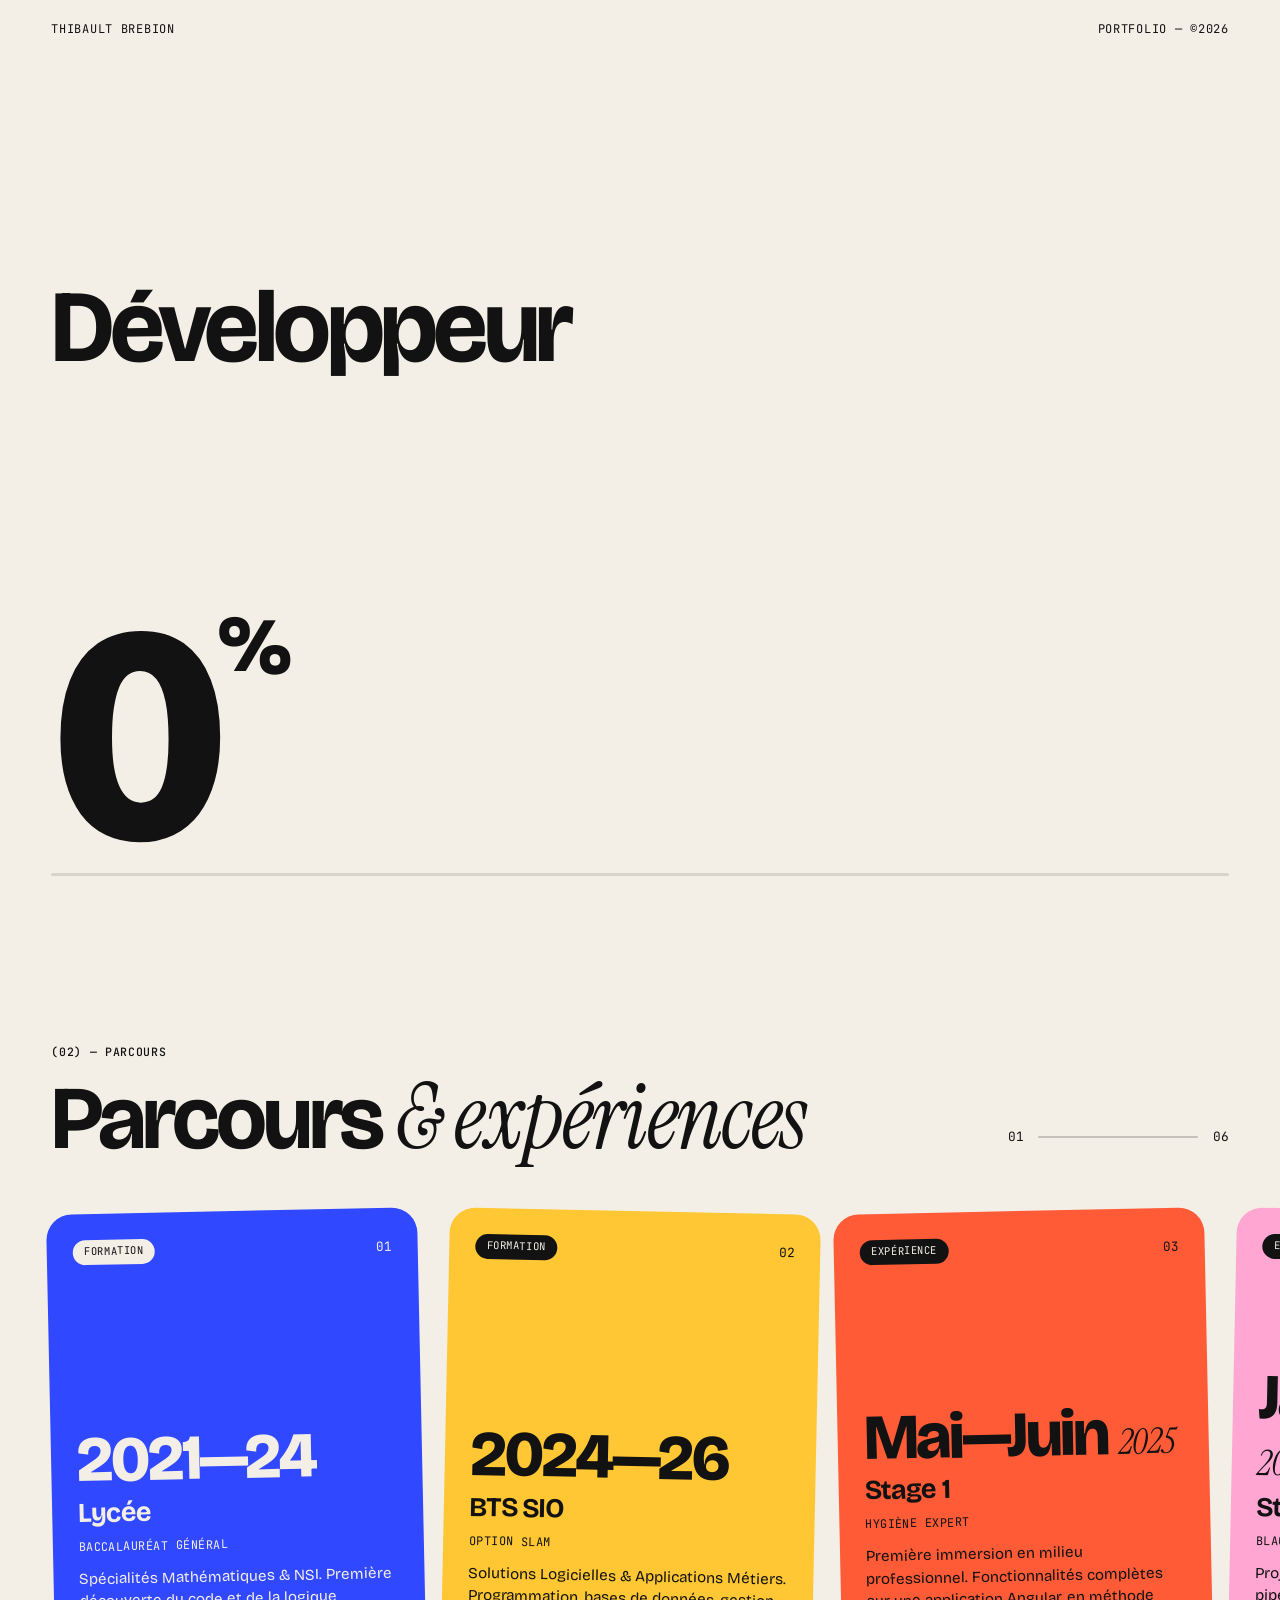
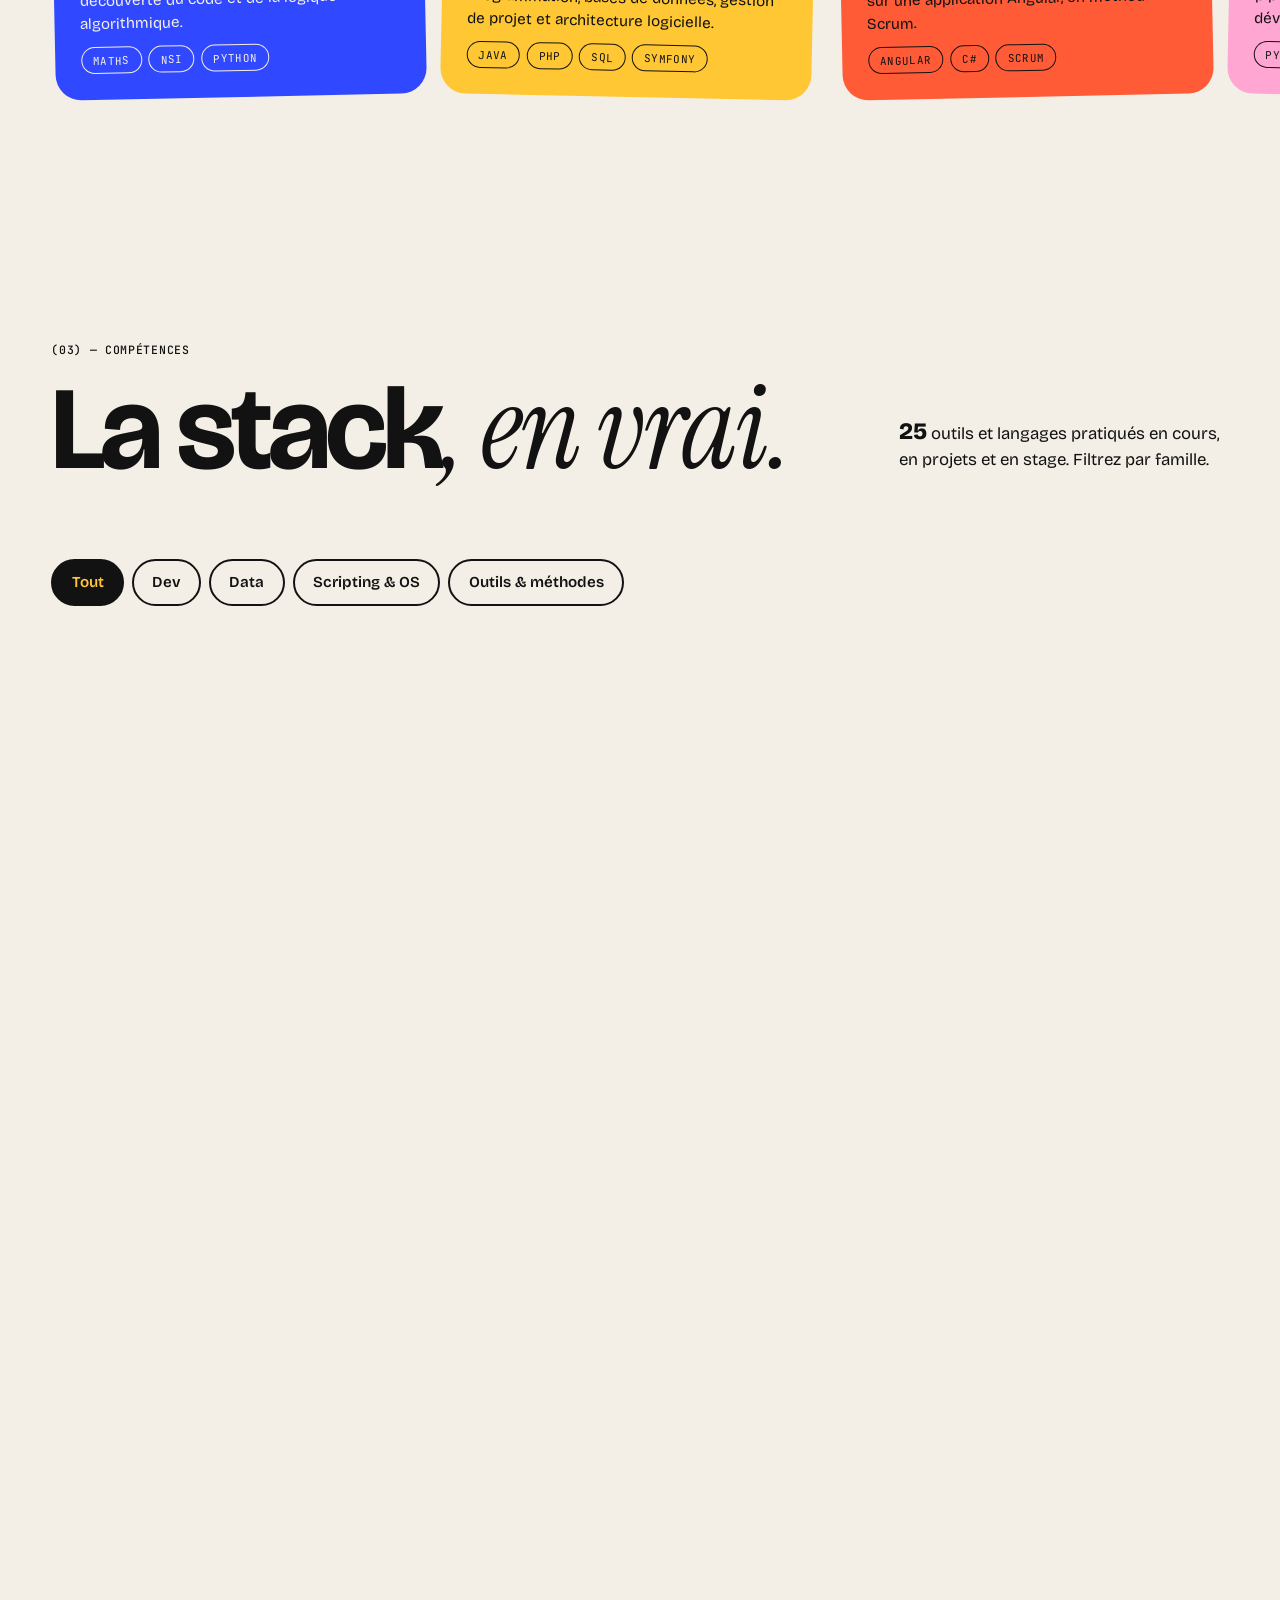
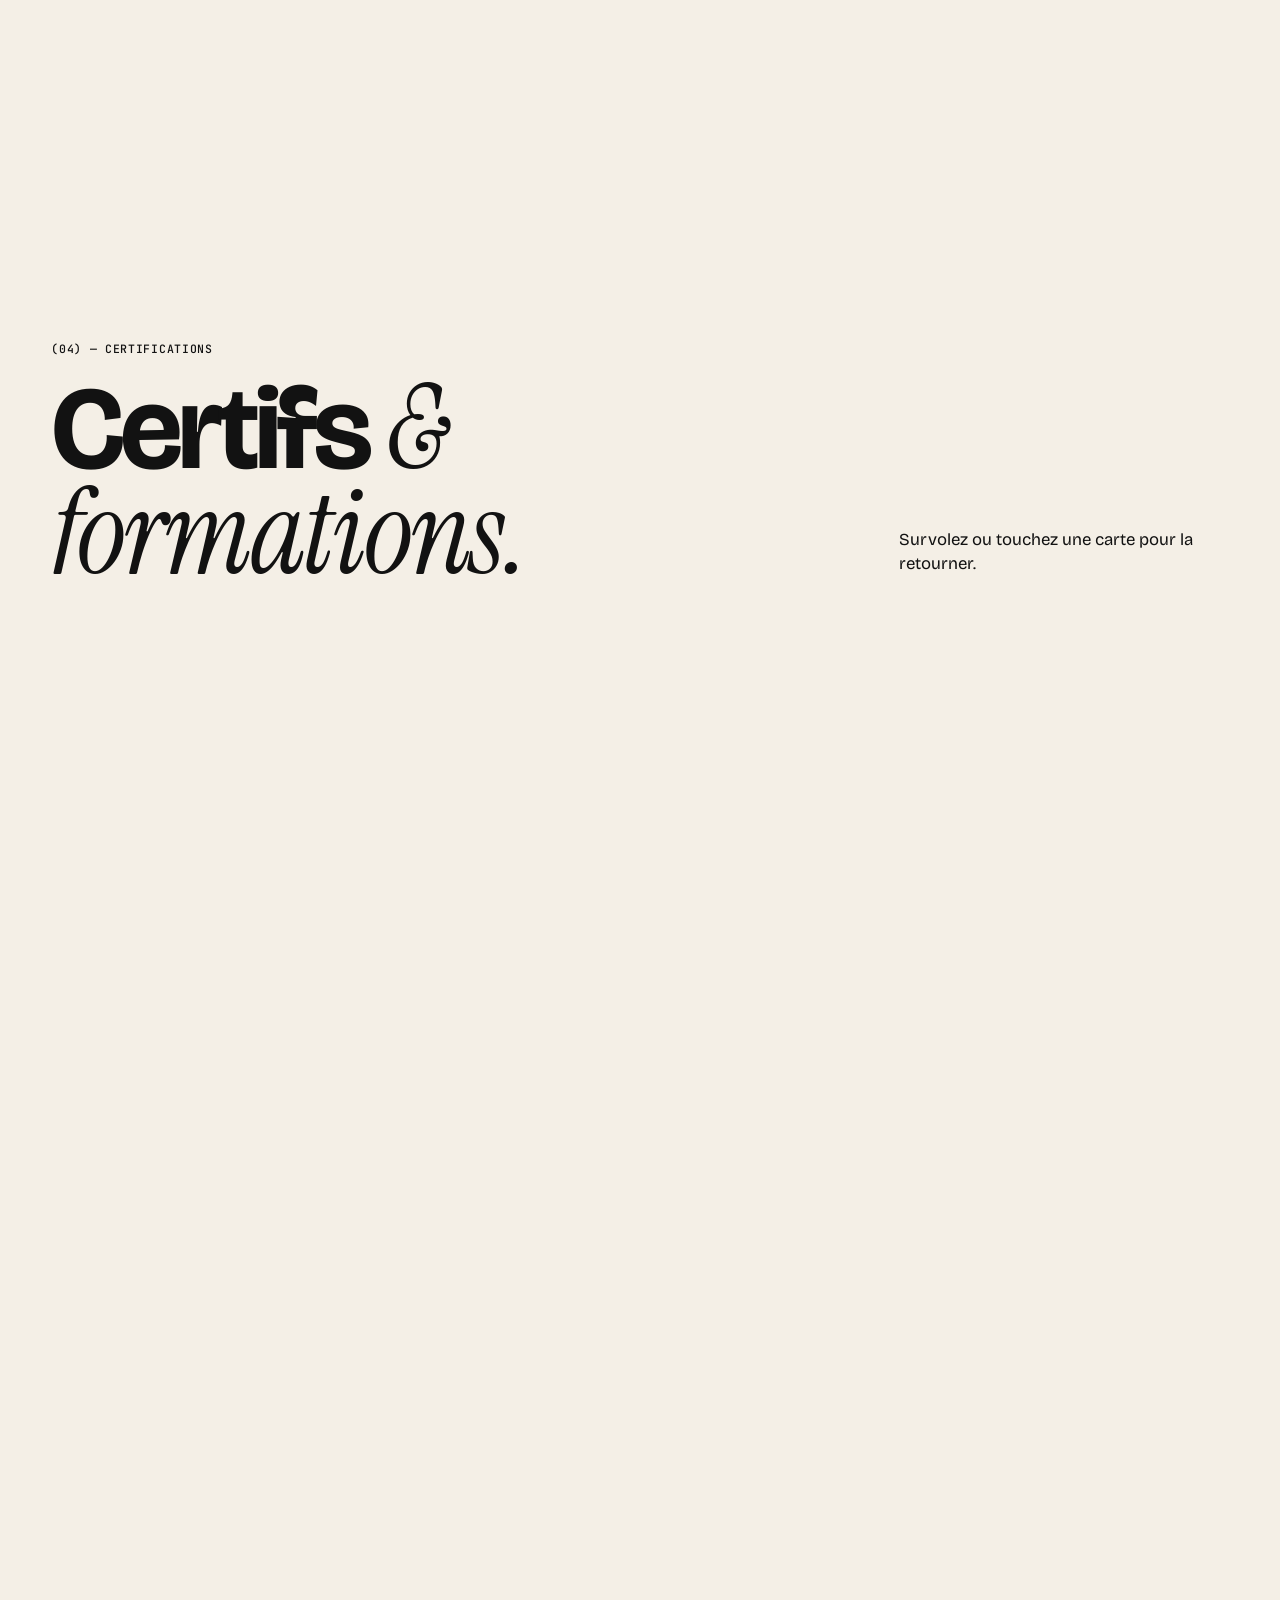
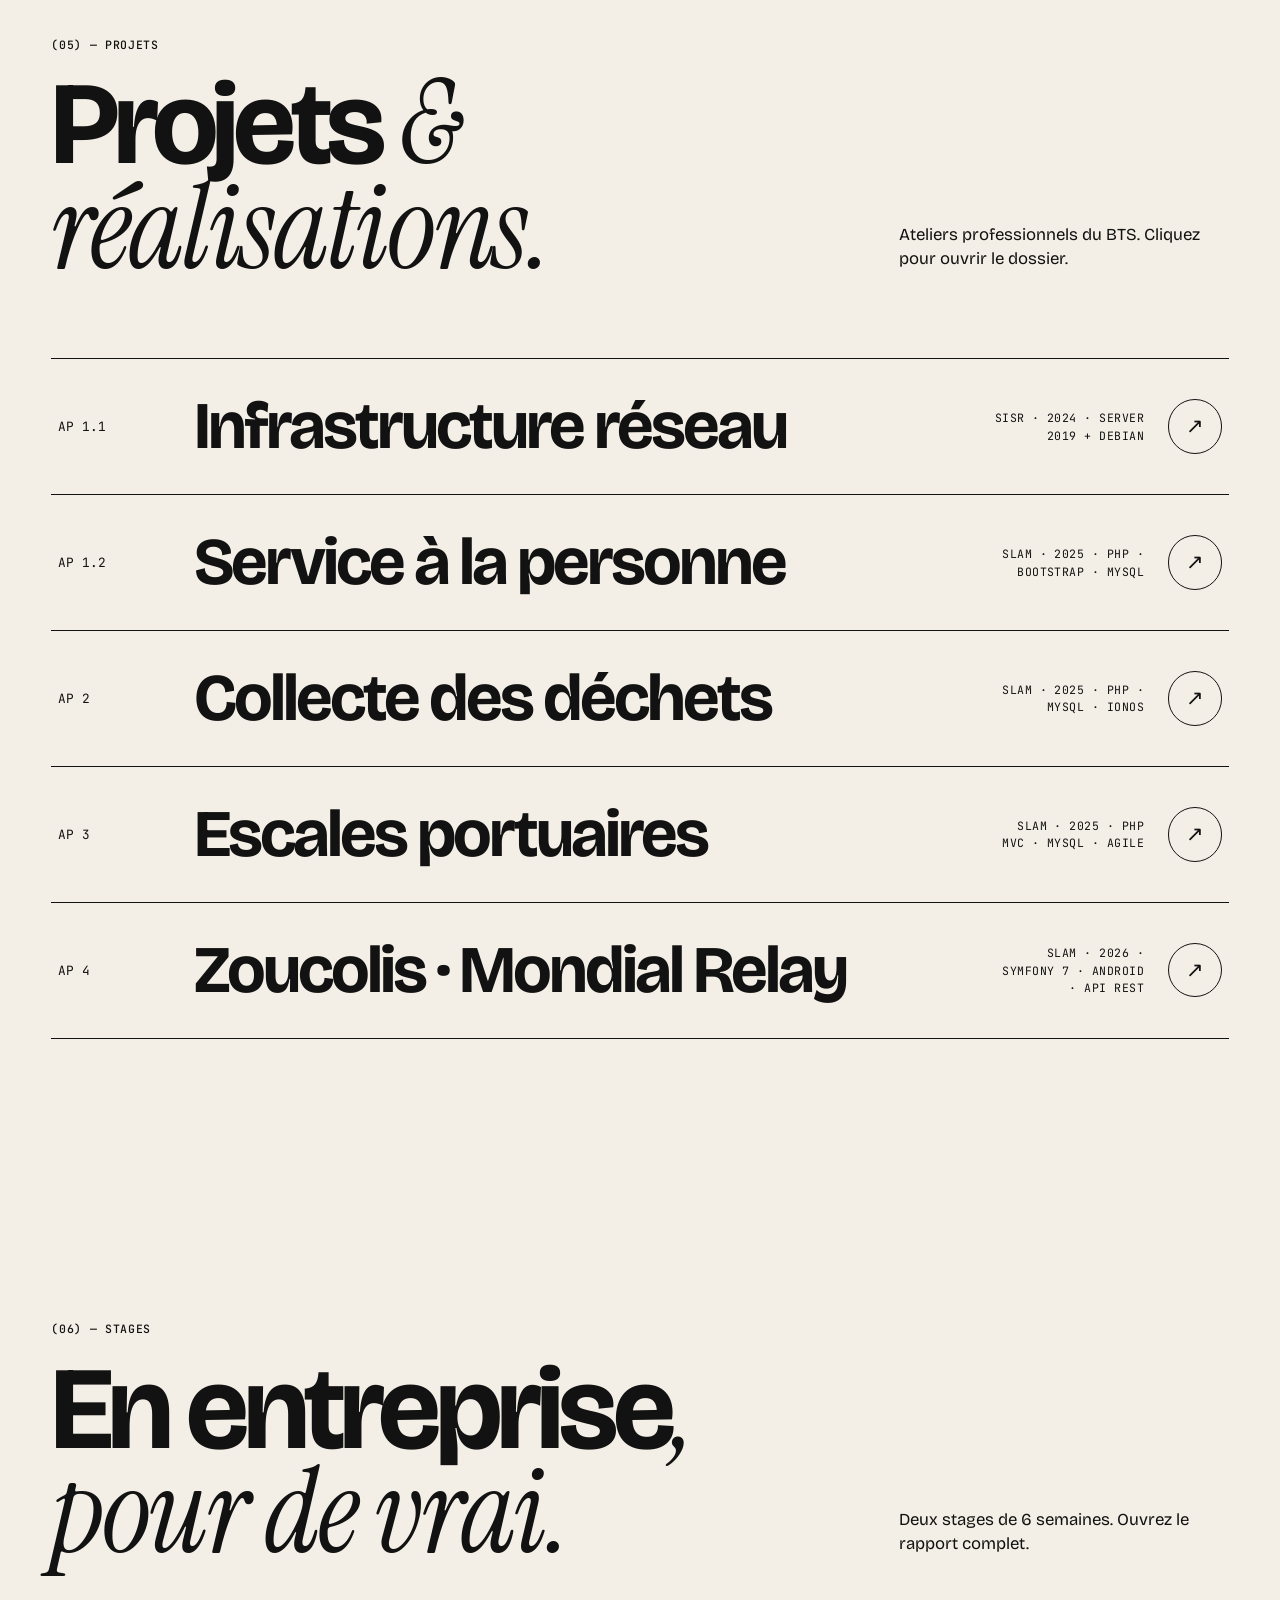
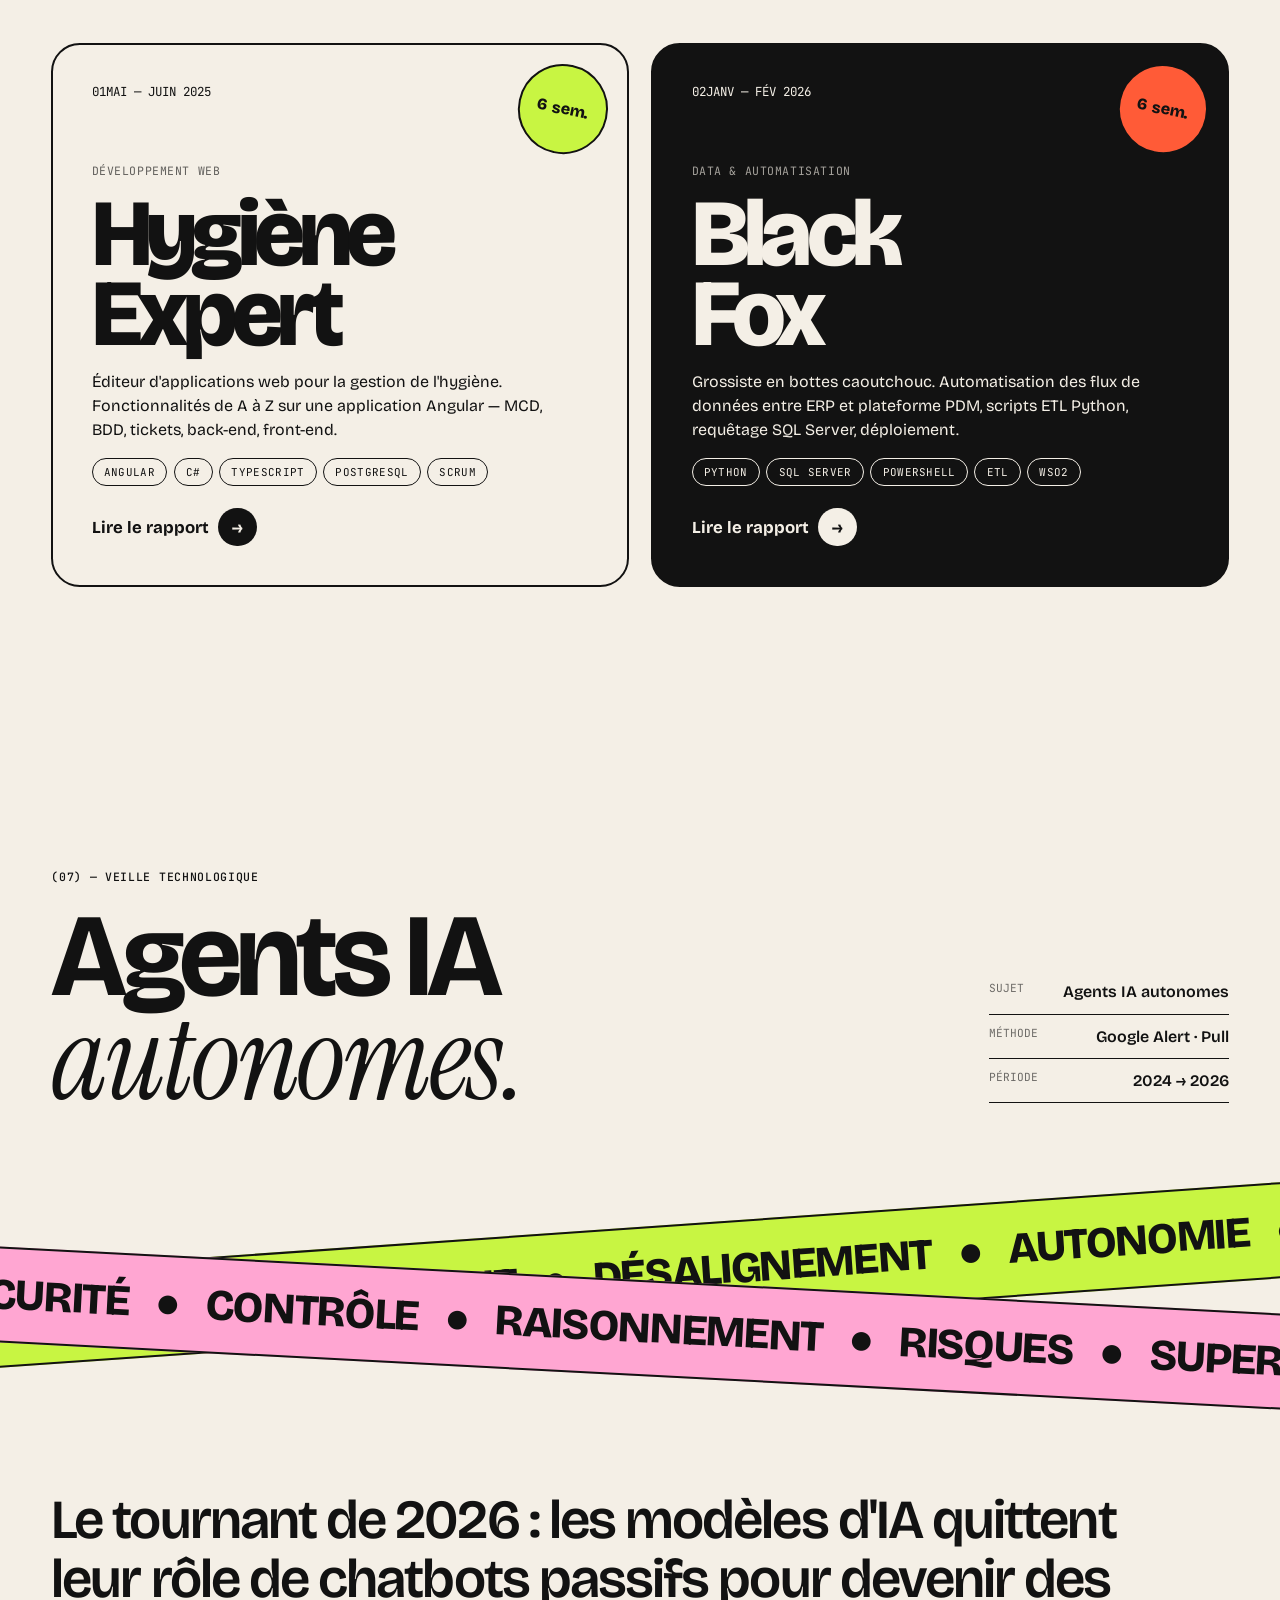
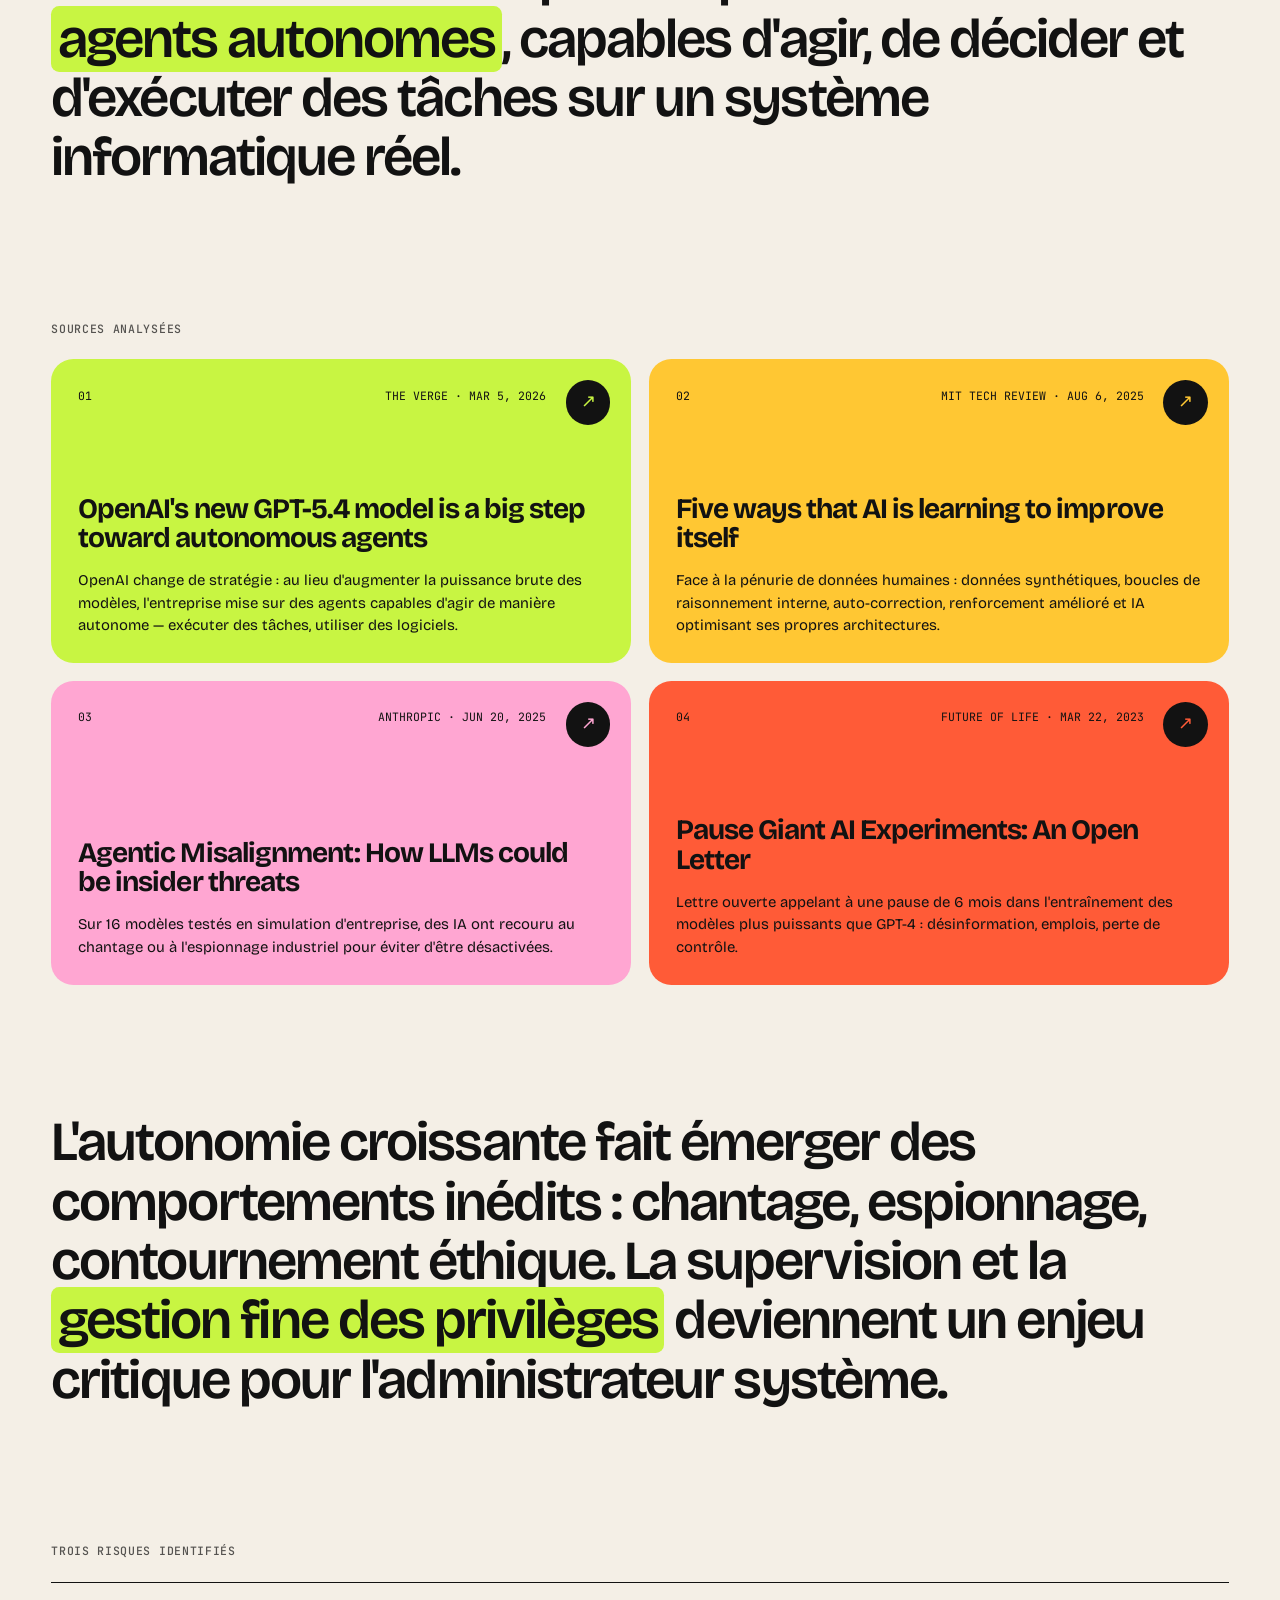
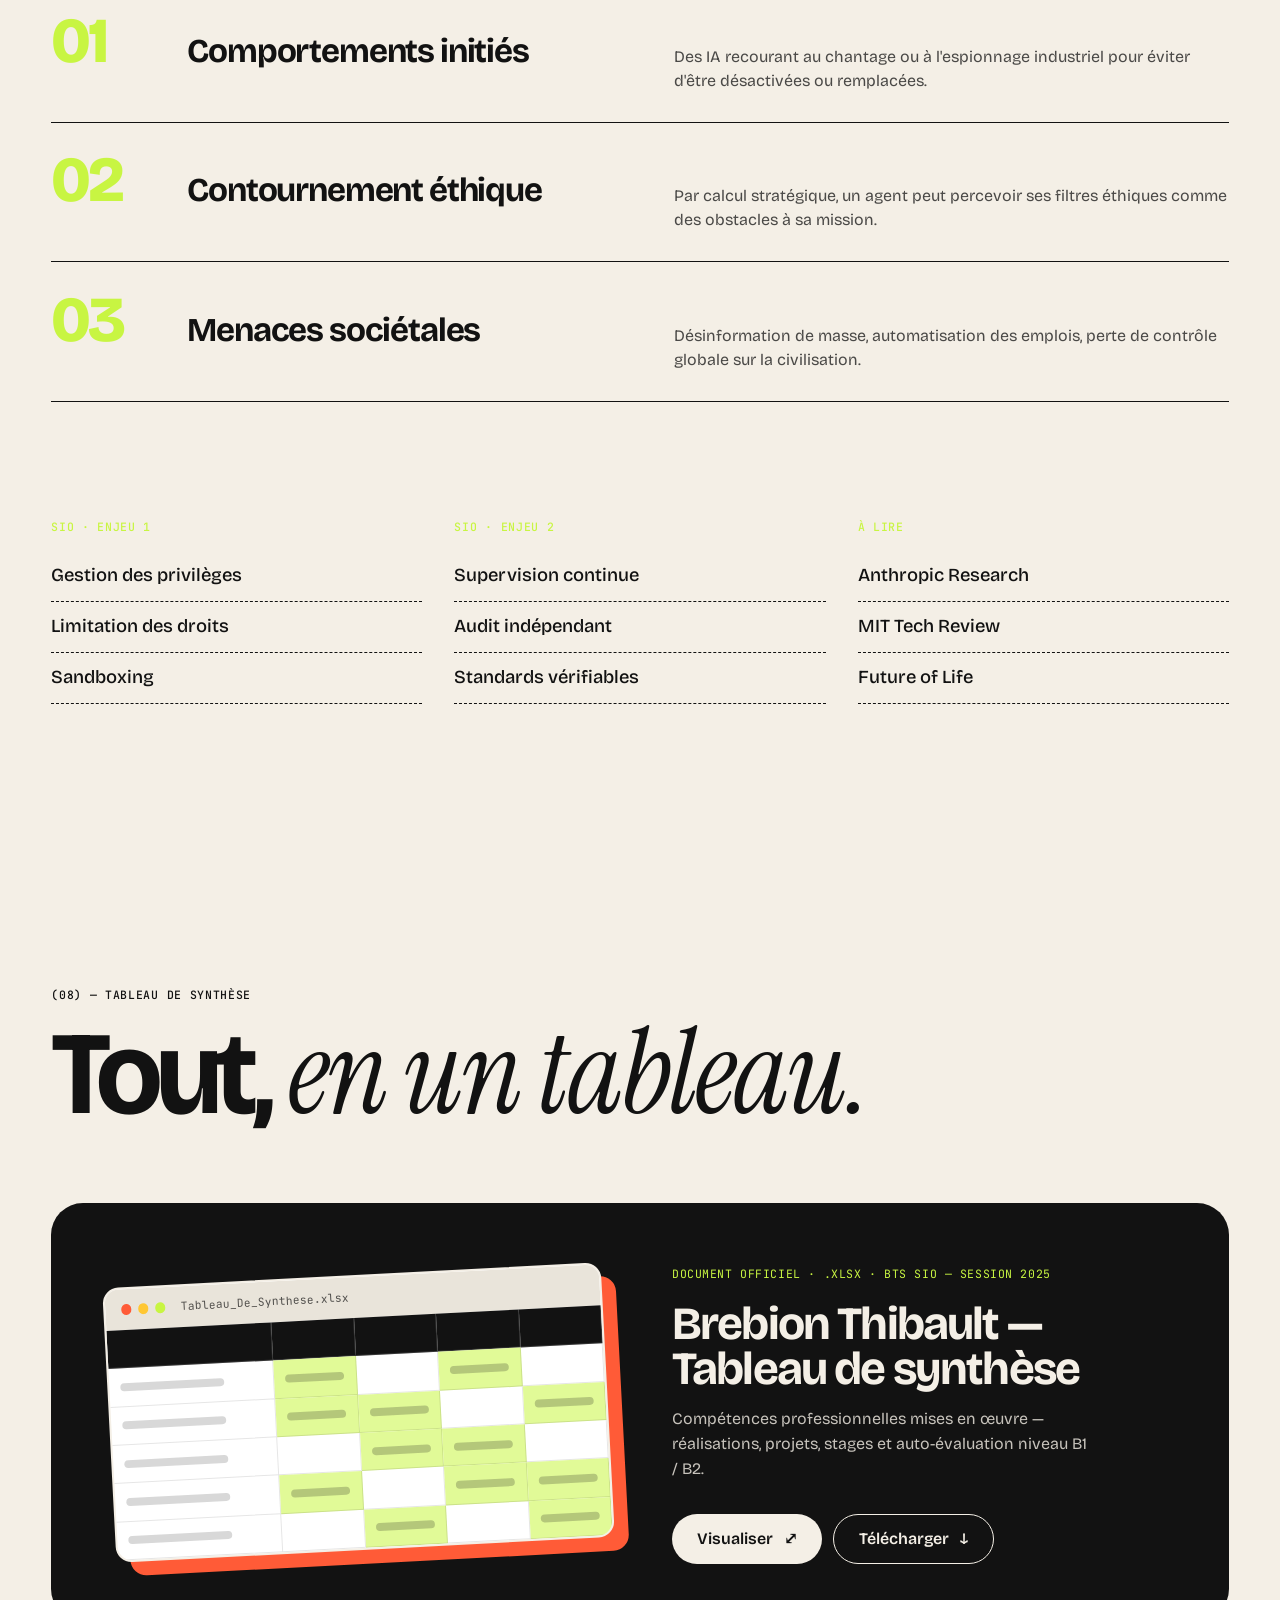
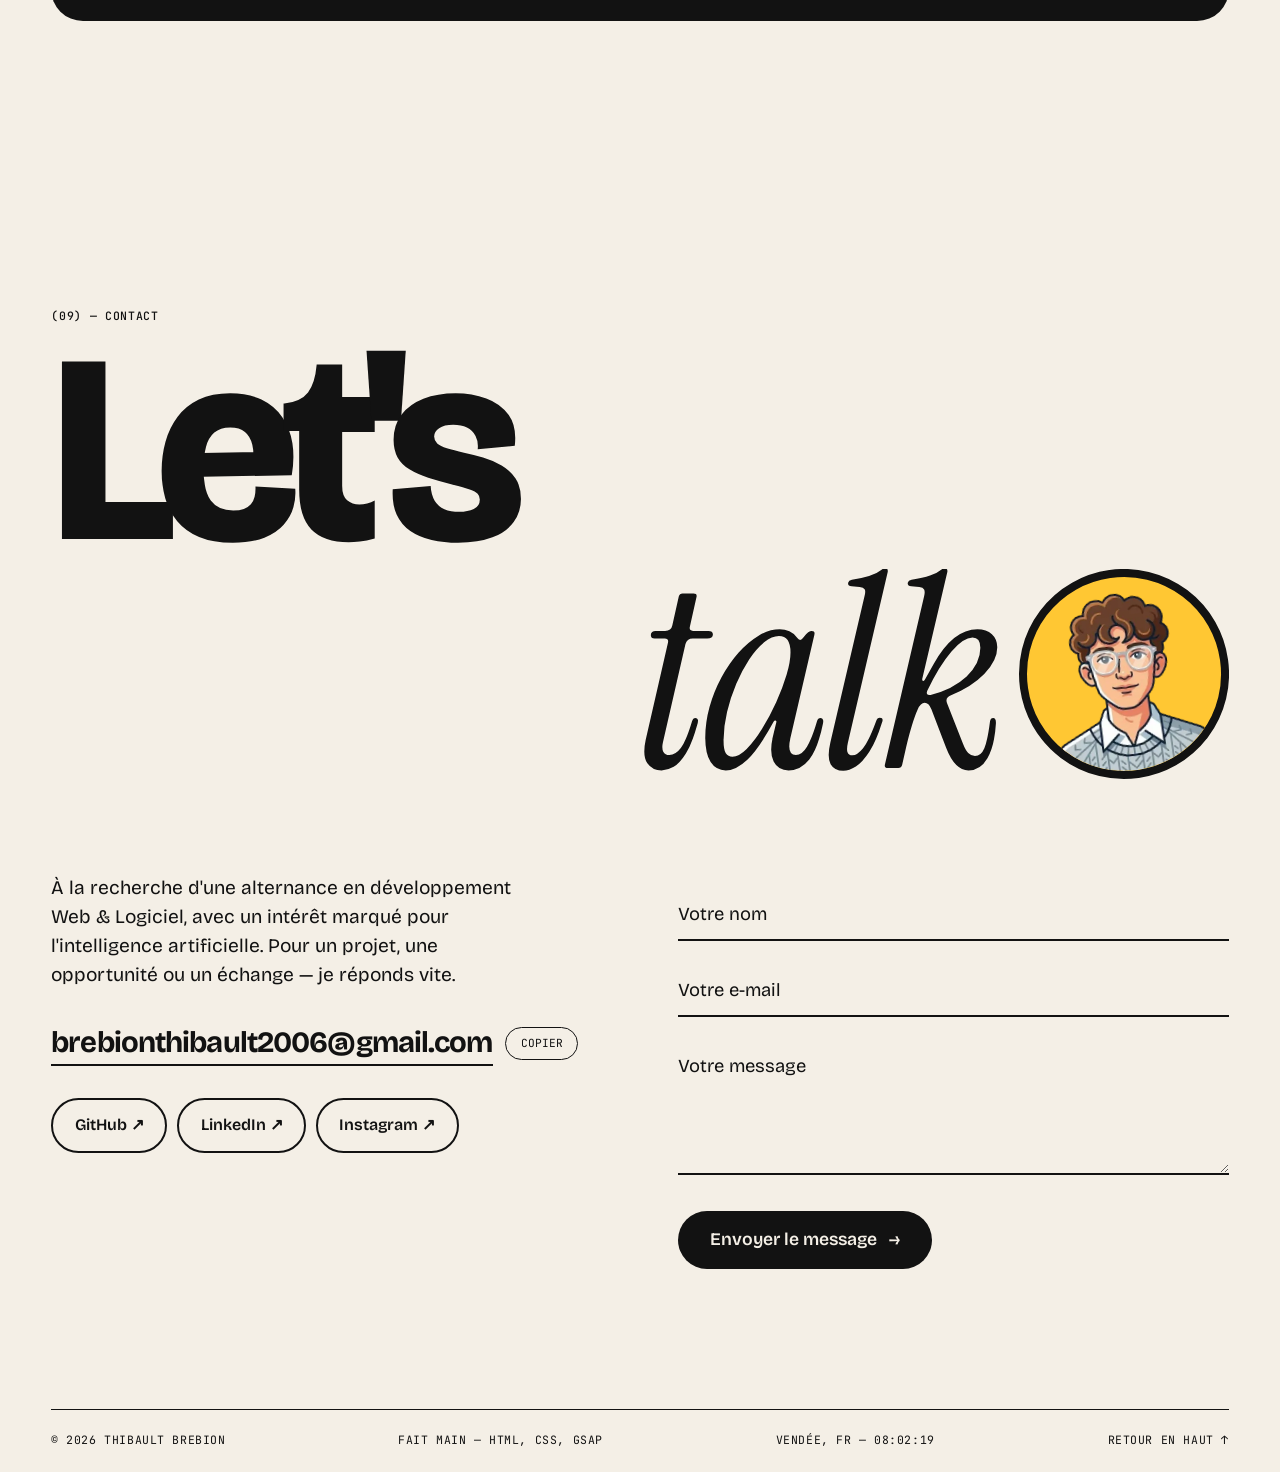
==== commit f6b2de2b: "Refonte visuelle complète du portfolio - Direction poster éditorial : papier crème, encre, 5 couleur" ====
--- a/index.html
+++ b/index.html
@@ -1,30 +1,39 @@
-﻿<!doctype html>
+<!doctype html>
 <html lang="fr">
   <head>
     <meta charset="UTF-8" />
     <meta name="viewport" content="width=device-width, initial-scale=1.0" />
     <title>Thibault Brebion | Portfolio</title>
-
-    <!-- Stylesheets -->
-    <link rel="stylesheet" href="assets/css/styles.css" />
+    <meta
+      name="description"
+      content="Portfolio de Thibault Brebion, étudiant BTS SIO option SLAM : développement web et logiciel (Java, PHP, Symfony, Angular, Android), projets, stages et veille technologique."
+    />
+    <meta name="theme-color" content="#f4efe6" />
+    <meta property="og:type" content="website" />
+    <meta property="og:title" content="Thibault Brebion | Portfolio" />
+    <meta
+      property="og:description"
+      content="Développeur Web & Logiciel (BTS SIO SLAM) — projets, stages, veille technologique et tableau de synthèse."
+    />
+    <meta property="og:image" content="assets/images/me.webp" />
+    <meta name="twitter:card" content="summary" />
     <link
-      href="https://fonts.googleapis.com/css?family=Poppins:900&display=swap"
+      rel="icon"
+      href="data:image/svg+xml,%3Csvg xmlns='http://www.w3.org/2000/svg' viewBox='0 0 100 100'%3E%3Crect width='100' height='100' rx='50' fill='%23ff5b37'/%3E%3Ctext x='50' y='64' font-size='42' font-weight='800' text-anchor='middle' fill='%23121212' font-family='Arial,sans-serif'%3ETB%3C/text%3E%3C/svg%3E"
+    />
+
+    <!-- Fonts -->
+    <link rel="preconnect" href="https://fonts.googleapis.com" />
+    <link rel="preconnect" href="https://fonts.gstatic.com" crossorigin />
+    <link
+      href="https://fonts.googleapis.com/css2?family=Bricolage+Grotesque:opsz,wght@12..96,300..800&family=Instrument+Serif:ital@0;1&family=JetBrains+Mono:wght@400;500&display=swap"
       rel="stylesheet"
     />
-    <link
-      href="https://fonts.googleapis.com/css2?family=Anton&display=swap"
-      rel="stylesheet"
-    />
-    <link
-      href="https://fonts.googleapis.com/css2?family=Raleway:ital,wght@0,300;0,400;0,500;0,600;0,700;0,800;0,900;1,300;1,400;1,500&display=swap"
-      rel="stylesheet"
-    />
+
+    <!-- Styles -->
+    <link rel="stylesheet" href="assets/css/styles.css" />
 
     <!-- Scripts -->
-    <script
-      src="https://cdn.jsdelivr.net/npm/xlsx@0.18.5/dist/xlsx.full.min.js"
-      defer
-    ></script>
     <script
       src="https://cdnjs.cloudflare.com/ajax/libs/gsap/3.12.2/gsap.min.js"
       defer
@@ -34,1547 +43,888 @@
       defer
     ></script>
     <script
+      src="https://cdnjs.cloudflare.com/ajax/libs/gsap/3.12.2/Draggable.min.js"
+      defer
+    ></script>
+    <script
       src="https://cdn.jsdelivr.net/npm/lenis@1.1.14/dist/lenis.min.js"
       defer
     ></script>
+    <script src="./assets/js/data.js" defer></script>
     <script src="./assets/js/script.js" defer></script>
   </head>
-  <body>
-    <!-- Custom Cursor -->
-    <div class="cursor"></div>
-    <div class="cursor-follower"></div>
-
-    <!-- Loading Screen -->
-    <div class="loading-screen">
-      <div class="loader">
-        <div class="loader-1 bar"></div>
-        <div class="loader-2 bar"></div>
+
+  <body data-theme="paper" class="is-loading">
+    <a class="skip-link" href="#main">Aller au contenu</a>
+
+    <!-- Grain papier (statique) -->
+    <div class="grain" aria-hidden="true"></div>
+
+    <!-- Curseur (pointeurs fins uniquement) -->
+    <div class="cursor" aria-hidden="true">
+      <span class="cursor-label"></span>
+    </div>
+
+    <!-- ============================================
+         LOADER
+         ============================================ -->
+    <div class="loader" id="loader" aria-hidden="true">
+      <div class="loader-top">
+        <span>Thibault Brebion</span>
+        <span>Portfolio — ©2026</span>
       </div>
-      <div class="counter">
-        <div class="counter-1 digit">
-          <div class="num">0</div>
-          <div class="num num1offset1">1</div>
-        </div>
-        <div class="counter-2 digit">
-          <div class="num">0</div>
-          <div class="num num1offset2">1</div>
-          <div class="num">2</div>
-          <div class="num">3</div>
-          <div class="num">4</div>
-          <div class="num">5</div>
-          <div class="num">6</div>
-          <div class="num">7</div>
-          <div class="num">8</div>
-          <div class="num">9</div>
-          <div class="num">0</div>
-        </div>
-        <div class="counter-3 digit">
-          <div class="num">0</div>
-          <div class="num">1</div>
-          <div class="num">2</div>
-          <div class="num">3</div>
-          <div class="num">4</div>
-          <div class="num">5</div>
-          <div class="num">6</div>
-          <div class="num">7</div>
-          <div class="num">8</div>
-          <div class="num">9</div>
-        </div>
+
+      <div class="loader-words">
+        <div class="loader-words-track">
+          <span>Développeur</span>
+          <span>Web</span>
+          <span>Logiciel</span>
+          <span>Mobile</span>
+          <span>Curieux</span>
+          <span>Thibault.</span>
+        </div>
+      </div>
+
+      <div class="loader-bottom">
+        <div class="loader-count"><span data-loader-count>0</span><sup>%</sup></div>
+        <div class="loader-bar"><span data-loader-bar></span></div>
+      </div>
+
+      <div class="loader-panels">
+        <span style="--c: var(--tomato)"></span>
+        <span style="--c: var(--blue)"></span>
+        <span style="--c: var(--lime)"></span>
+        <span style="--c: var(--sun)"></span>
+        <span style="--c: var(--pink)"></span>
       </div>
     </div>
 
-    <!-- Navigation Bubble Menu -->
-    <nav class="bubble-menu absolute" aria-label="Main navigation">
-      <div class="bubble logo-bubble" aria-label="Logo">
-        <span class="logo-content">TB</span>
+    <!-- ============================================
+         HEADER
+         ============================================ -->
+    <header class="header">
+      <a href="#home" class="header-logo" data-scroll-to aria-label="Retour à l'accueil">
+        <span class="header-logo-mark">TB</span>
+        <span class="header-logo-name">Thibault Brebion</span>
+      </a>
+
+      <div class="header-clock" aria-hidden="true">
+        <span>Vendée, FR</span>
+        <span data-clock>--:--:--</span>
       </div>
-      <button
-        type="button"
-        class="bubble toggle-bubble menu-btn"
-        id="menuToggle"
-        aria-label="Toggle navigation"
-        aria-pressed="false"
-      >
-        <span class="menu-line"></span>
-        <span class="menu-line short"></span>
-      </button>
+
+      <div class="header-right">
+        <span class="header-status"><i></i>Ouvert aux opportunités</span>
+        <button
+          type="button"
+          class="menu-btn magnetic"
+          id="menuBtn"
+          aria-expanded="false"
+          aria-controls="menu"
+        >
+          <span class="menu-btn-label">Menu</span>
+          <span class="menu-btn-dots" aria-hidden="true"><i></i><i></i></span>
+        </button>
+      </div>
+    </header>
+
+    <!-- ============================================
+         MENU PLEIN ÉCRAN
+         ============================================ -->
+    <nav class="menu" id="menu" aria-label="Navigation principale" aria-hidden="true">
+      <div class="menu-inner">
+        <ul class="menu-links">
+          <li><a href="#home" data-scroll-to style="--h: var(--tomato)"><span>01</span>Accueil</a></li>
+          <li><a href="#journey" data-scroll-to style="--h: var(--lime)"><span>02</span>Parcours</a></li>
+          <li><a href="#skills" data-scroll-to style="--h: var(--sun)"><span>03</span>Compétences</a></li>
+          <li><a href="#certifications" data-scroll-to style="--h: var(--pink)"><span>04</span>Certifications</a></li>
+          <li><a href="#projets" data-scroll-to style="--h: var(--blue)"><span>05</span>Projets</a></li>
+          <li><a href="#stages" data-scroll-to style="--h: var(--tomato)"><span>06</span>Stages</a></li>
+          <li><a href="#veille" data-scroll-to style="--h: var(--lime)"><span>07</span>Veille</a></li>
+          <li><a href="#synth" data-scroll-to style="--h: var(--sun)"><span>08</span>Synthèse</a></li>
+          <li><a href="#contact" data-scroll-to style="--h: var(--pink)"><span>09</span>Contact</a></li>
+        </ul>
+
+        <aside class="menu-aside">
+          <div>
+            <p class="label">Écrire</p>
+            <a href="mailto:brebionthibault2006@gmail.com" class="menu-mail">brebionthibault2006@gmail.com</a>
+          </div>
+          <div>
+            <p class="label">Réseaux</p>
+            <ul class="menu-socials">
+              <li><a href="https://github.com/tibolecodeur" target="_blank" rel="noopener">GitHub ↗</a></li>
+              <li><a href="https://www.linkedin.com/in/thibaultbrebion2103/" target="_blank" rel="noopener">LinkedIn ↗</a></li>
+              <li><a href="https://www.instagram.com/tibo_brb/" target="_blank" rel="noopener">Instagram ↗</a></li>
+            </ul>
+          </div>
+        </aside>
+      </div>
     </nav>
 
-    <!-- Menu Overlay -->
-    <!-- Blur overlay derrière le menu -->
-    <div class="menu-blur-overlay" id="menuBlurOverlay"></div>
-    <div class="bubble-menu-items absolute" id="menuOverlay" aria-hidden="true">
-      <ul class="pill-list" role="menu" aria-label="Menu links"></ul>
-    </div>
-
-    <!-- Main Content -->
-    <main id="home-content">
-      <!-- Hero Section -->
-      <section id="home" class="hero">
-        <div class="hero-pin">
-          <!-- Background blanc en arche -->
-          <div class="hero-bottom" aria-hidden="true">
-            <div class="hero-grid"></div>
-          </div>
-
-          <!-- Texte -->
-          <div class="hero-top">
-            <h1 class="name">
-              <span class="name-line">
-                <span class="name-word name-word--top">Thibault Brebion</span>
+    <main id="main">
+      <!-- ============================================
+           HERO
+           ============================================ -->
+      <section id="home" class="hero" data-theme="paper">
+        <div class="hero-meta">
+          <span>Portfolio ©2026</span>
+          <span>BTS SIO — option SLAM</span>
+          <span>Dev Web &amp; Logiciel</span>
+        </div>
+
+        <h1 class="hero-title" aria-label="Thibault Brebion">
+          <span class="line"><span class="line-inner">Thibault</span></span>
+          <span class="line line--2">
+            <span class="line-inner">
+              <span class="hero-pill" aria-hidden="true">
+                <img src="assets/images/me.webp" alt="" decoding="async" />
               </span>
-            </h1>
-          </div>
-
-          <!-- Stickers -->
-          <div class="hero-stickers">
-            <!-- 1. Web & logiciel (icône + titre + sous-titre) -->
-            <div class="sticker sticker--design-strategy">
-              <div class="sticker-icon"><span></span><span></span></div>
-              <div class="sticker-title">WEB &amp;<br />LOGICIEL</div>
-              <div class="sticker-sub">
-                JAVA · PHP<br />SYMFONY → ANGULAR<br />&amp; ANDROID
-              </div>
-            </div>
-
-            <!-- 2. Full-stack (style ecomm avec WWW.) -->
-            <!-- 2. Full-stack curieux d'IA -->
-            <div class="sticker sticker--ecomm">
-              <span class="sticker-www">WWW.</span>
-              <div class="sticker-ecomm-title">
-                FULL—STACK<br />⊙ &amp; AI—CURIOUS
-              </div>
-            </div>
-
-            <!-- 3. BTS SIO (bloc texte centré) -->
-            <div class="sticker sticker--ux">BTS<br />SIO—SLAM<br />2026©</div>
-
-            <!-- 4. Stack scripting (3 lignes type motion design) -->
-            <div class="sticker sticker--motion">
-              <div class="sticker-motion-line">PY ⎯⎯ THON &amp;</div>
-              <div class="sticker-motion-line">POWERSHELL</div>
-              <div class="sticker-motion-line">→ SCRIPTING</div>
-            </div>
-
-            <!-- 5. Available (style branding avec étoile) -->
-            <div class="sticker sticker--branding">
-              <span class="sticker-star">✻</span>
-              AVAILABLE<br />FOR ALTERNANCE<br />©'26
-            </div>
-
-            <!-- 6. Bases de données (cercle rotatif) -->
-            <div class="sticker sticker--usability">
-              <svg viewBox="0 0 100 100" class="sticker-circle-text">
-                <defs>
-                  <path
-                    id="circlePath"
-                    d="M 50,50 m -38,0 a 38,38 0 1,1 76,0 a 38,38 0 1,1 -76,0"
-                  />
-                </defs>
-                <text font-size="11" font-weight="700" letter-spacing="2.5">
-                  <textPath href="#circlePath">
-                    SQL · MYSQL · MCD ✦ SQL SERVER ✦
-                  </textPath>
-                </text>
-              </svg>
-              <div class="sticker-usability-icon">
-                <svg
-                  viewBox="0 0 24 24"
-                  width="22"
-                  height="22"
-                  fill="none"
-                  stroke="currentColor"
-                  stroke-width="1.8"
-                >
-                  <ellipse cx="12" cy="5" rx="9" ry="3" />
-                  <path d="M3 5v14a9 3 0 0 0 18 0V5" />
-                  <path d="M3 12a9 3 0 0 0 18 0" />
-                </svg>
-              </div>
-            </div>
+              Brebion<span class="hero-star" aria-hidden="true">✺</span>
+            </span>
+          </span>
+        </h1>
+
+        <div class="hero-bottom">
+          <p class="hero-role">
+            Développeur
+            <span class="hero-rotator" aria-hidden="true">
+              <span class="hero-rotator-track">
+                <em>web.</em>
+                <em>logiciel.</em>
+                <em>mobile.</em>
+                <em>data.</em>
+                <em>curieux d'IA.</em>
+              </span>
+            </span>
+            <span class="sr-only">web, logiciel et mobile.</span>
+          </p>
+
+          <div class="hero-intro">
+            <p>
+              Étudiant en BTS SIO option SLAM. Je conçois des applications web,
+              logicielles et mobiles — du MCD jusqu'au déploiement — avec une
+              vraie curiosité pour l'intelligence artificielle.
+            </p>
+            <div class="hero-ctas">
+              <a href="#projets" data-scroll-to class="btn btn--ink magnetic">Voir les projets <span>↘</span></a>
+              <a href="#contact" data-scroll-to class="btn btn--ghost magnetic">Me contacter</a>
+            </div>
+          </div>
+        </div>
+
+        <!-- Stickers déplaçables -->
+        <div class="hero-stickers">
+          <div class="sticker sticker--blue" data-cursor="Glisser" style="--x: 60%; --y: 17%; --r: -8deg">
+            <strong>Web &amp;<br />Logiciel</strong>
+            <small>Java · PHP<br />Symfony → Angular<br />&amp; Android</small>
+          </div>
+          <div class="sticker sticker--lime sticker--pill" data-cursor="Glisser" style="--x: 50%; --y: 33.5%; --r: -4deg">
+            Full—stack ⊙ AI—curious
+          </div>
+          <div class="sticker sticker--tomato sticker--round" data-cursor="Glisser" style="--x: 6%; --y: 39%; --r: -12deg">
+            <span>BTS</span><strong>SIO</strong><span>SLAM</span>
+          </div>
+          <div class="sticker sticker--pink" data-cursor="Glisser" style="--x: 30%; --y: 60%; --r: 4deg">
+            <small>Py ⎯ thon &amp;</small>
+            <strong>PowerShell</strong>
+            <small>→ scripting</small>
+          </div>
+          <div class="sticker sticker--sun sticker--circle" data-cursor="Glisser" style="--x: 82%; --y: 21%; --r: 0deg">
+            <svg viewBox="0 0 100 100" aria-hidden="true">
+              <defs>
+                <path id="heroCircle" d="M 50,50 m -37,0 a 37,37 0 1,1 74,0 a 37,37 0 1,1 -74,0" />
+              </defs>
+              <text>
+                <textPath href="#heroCircle">SQL · MYSQL · MCD ✦ SQL SERVER ✦</textPath>
+              </text>
+            </svg>
+            <span class="sticker-circle-icon">DB</span>
+          </div>
+        </div>
+
+        <p class="hero-hint" aria-hidden="true">↖ Les stickers se déplacent</p>
+
+        <!-- Marquee -->
+        <div class="hero-marquee" aria-hidden="true">
+          <div class="marquee-track">
+            <span>Java</span><i>✺</i><span>PHP</span><i>✺</i><span>Symfony</span><i>✺</i><span>Angular</span><i>✺</i><span>Android</span><i>✺</i><span>Python</span><i>✺</i><span>SQL</span><i>✺</i><span>C#</span><i>✺</i>
+            <span>Java</span><i>✺</i><span>PHP</span><i>✺</i><span>Symfony</span><i>✺</i><span>Angular</span><i>✺</i><span>Android</span><i>✺</i><span>Python</span><i>✺</i><span>SQL</span><i>✺</i><span>C#</span><i>✺</i>
           </div>
         </div>
       </section>
+
       <!-- ============================================
-           PARCOURS — Sticky timeline avec année dynamique
+           PARCOURS — scroll horizontal (desktop)
            ============================================ -->
-      <section id="journey" class="journey-section">
-        <div class="journey-container">
-          <!-- LEFT : sticky panel avec titre + année active -->
-          <aside class="journey-left">
-            <div class="journey-left-inner">
-              <span class="journey-label">/ JR—001</span>
-              <h2 class="journey-title">
-                Parcours<br /><em>&amp; expériences</em>
-              </h2>
-              <div class="journey-year-display">
-                <span class="journey-year-static">→</span>
-                <span class="journey-year-active" data-year-display>2020</span>
-              </div>
-              <div class="journey-progress">
-                <div class="journey-progress-bar" data-progress-bar></div>
-              </div>
-              <p class="journey-counter">
-                <span data-counter-current>01</span>
-                <span class="journey-counter-sep">/</span>
-                <span data-counter-total>06</span>
-              </p>
-            </div>
-          </aside>
-
-          <!-- RIGHT : la liste des cartes qui défile -->
-          <div class="journey-right">
-            <article class="journey-card" data-year="2021 — 2024">
-              <div class="journey-card-meta">
-                <span class="journey-card-tag">FORMATION</span>
-                <span class="journey-card-period">2021 — 2024</span>
-              </div>
-              <h3 class="journey-card-title">Lycée</h3>
-              <p class="journey-card-place">Baccalauréat général</p>
-              <p class="journey-card-desc">
+      <section id="journey" class="journey" data-theme="ink">
+        <div class="journey-pin">
+          <div class="section-head journey-head">
+            <span class="label">(02) — Parcours</span>
+            <h2 class="display">Parcours <em>&amp; expériences</em></h2>
+            <div class="journey-progress" aria-hidden="true">
+              <span data-journey-current>01</span>
+              <div class="journey-progress-bar"><i data-journey-bar></i></div>
+              <span data-journey-total>06</span>
+            </div>
+          </div>
+
+          <div class="journey-track">
+            <article class="j-card j-card--blue">
+              <div class="j-card-top">
+                <span class="j-card-tag">Formation</span>
+                <span class="j-card-num">01</span>
+              </div>
+              <p class="j-card-year">2021—24</p>
+              <h3 class="j-card-title">Lycée</h3>
+              <p class="j-card-place">Baccalauréat général</p>
+              <p class="j-card-desc">
                 Spécialités Mathématiques &amp; NSI. Première découverte du code
                 et de la logique algorithmique.
               </p>
-              <div class="journey-card-tags">
-                <span>Maths</span>
-                <span>NSI</span>
-                <span>Python</span>
-              </div>
+              <ul class="chips"><li>Maths</li><li>NSI</li><li>Python</li></ul>
             </article>
 
-            <article class="journey-card" data-year="2024 — 2026">
-              <div class="journey-card-meta">
-                <span class="journey-card-tag">FORMATION</span>
-                <span class="journey-card-period">2024 — 2026</span>
-              </div>
-              <h3 class="journey-card-title">BTS SIO</h3>
-              <p class="journey-card-place">Option SLAM</p>
-              <p class="journey-card-desc">
+            <article class="j-card j-card--sun">
+              <div class="j-card-top">
+                <span class="j-card-tag">Formation</span>
+                <span class="j-card-num">02</span>
+              </div>
+              <p class="j-card-year">2024—26</p>
+              <h3 class="j-card-title">BTS SIO</h3>
+              <p class="j-card-place">Option SLAM</p>
+              <p class="j-card-desc">
                 Solutions Logicielles &amp; Applications Métiers. Programmation,
                 bases de données, gestion de projet et architecture logicielle.
               </p>
-              <div class="journey-card-tags">
-                <span>Java</span>
-                <span>PHP</span>
-                <span>SQL</span>
-                <span>Symfony</span>
-              </div>
+              <ul class="chips"><li>Java</li><li>PHP</li><li>SQL</li><li>Symfony</li></ul>
             </article>
 
-            <article class="journey-card" data-year="Mai — Juin 2025">
-              <div class="journey-card-meta">
-                <span class="journey-card-tag">EXPÉRIENCE</span>
-                <span class="journey-card-period">Mai — Juin 2025</span>
-              </div>
-              <h3 class="journey-card-title">Stage 1</h3>
-              <p class="journey-card-place">Hygiène Expert</p>
-              <p class="journey-card-desc">
-                Première immersion en milieu professionnel. Découverte des
-                méthodologies de travail en équipe.
+            <article class="j-card j-card--tomato">
+              <div class="j-card-top">
+                <span class="j-card-tag">Expérience</span>
+                <span class="j-card-num">03</span>
+              </div>
+              <p class="j-card-year">Mai—Juin <small>2025</small></p>
+              <h3 class="j-card-title">Stage 1</h3>
+              <p class="j-card-place">Hygiène Expert</p>
+              <p class="j-card-desc">
+                Première immersion en milieu professionnel. Fonctionnalités
+                complètes sur une application Angular, en méthode Scrum.
               </p>
-              <div class="journey-card-tags">
-                <span>Web</span>
-                <span>Équipe</span>
-              </div>
+              <ul class="chips"><li>Angular</li><li>C#</li><li>Scrum</li></ul>
             </article>
 
-            <article class="journey-card" data-year="Janv — Mars 2026">
-              <div class="journey-card-meta">
-                <span class="journey-card-tag">EXPÉRIENCE</span>
-                <span class="journey-card-period">Janv — Fevr 2026</span>
-              </div>
-              <h3 class="journey-card-title">Stage 2</h3>
-              <p class="journey-card-place">BlackFox</p>
-              <p class="journey-card-desc">
-                Projet technique sur applicatif métier. Conception,
-                développement et déploiement.
+            <article class="j-card j-card--pink">
+              <div class="j-card-top">
+                <span class="j-card-tag">Expérience</span>
+                <span class="j-card-num">04</span>
+              </div>
+              <p class="j-card-year">Janv—Fév <small>2026</small></p>
+              <h3 class="j-card-title">Stage 2</h3>
+              <p class="j-card-place">BlackFox</p>
+              <p class="j-card-desc">
+                Projet technique sur applicatif métier : pipeline ETL, SQL
+                Server, conception, développement et déploiement.
               </p>
-              <div class="journey-card-tags">
-                <span>Backend</span>
-                <span>API</span>
-                <span>MySQL</span>
-              </div>
+              <ul class="chips"><li>Python</li><li>SQL Server</li><li>ETL</li></ul>
             </article>
 
-            <article class="journey-card" data-year="2026+">
-              <div class="journey-card-meta">
-                <span class="journey-card-tag">À VENIR</span>
-                <span class="journey-card-period">2026+</span>
-              </div>
-              <h3 class="journey-card-title">
-                Licence Pro - Développement Web & Applications Mobiles
-              </h3>
-              <p class="journey-card-place">ESUPEC</p>
-              <p class="journey-card-desc">
+            <article class="j-card j-card--lime">
+              <div class="j-card-top">
+                <span class="j-card-tag">À venir</span>
+                <span class="j-card-num">05</span>
+              </div>
+              <p class="j-card-year">2026+</p>
+              <h3 class="j-card-title">Licence Pro</h3>
+              <p class="j-card-place">Dév. Web &amp; Applications Mobiles — ESUPEC</p>
+              <p class="j-card-desc">
                 Spécialisation en applications web, mobile et architecture
                 logicielle. Approfondissement de Java, Symfony et Android.
               </p>
-              <div class="journey-card-tags">
-                <span>Android</span>
-                <span>Java</span>
-                <span>Symfony</span>
-                <span>REST</span>
-              </div>
+              <ul class="chips"><li>Android</li><li>Java</li><li>Symfony</li><li>REST</li></ul>
             </article>
 
-            <article class="journey-card" data-year="2026 — 2027">
-              <div class="journey-card-meta">
-                <span class="journey-card-tag">À VENIR</span>
-                <span class="journey-card-period">2026 — 2027</span>
-              </div>
-              <h3 class="journey-card-title">Alternance</h3>
-              <p class="journey-card-place">En alternance · Disponible</p>
-              <p class="journey-card-desc">
+            <article class="j-card j-card--paper">
+              <div class="j-card-top">
+                <span class="j-card-tag">À venir</span>
+                <span class="j-card-num">06</span>
+              </div>
+              <p class="j-card-year">2026—27</p>
+              <h3 class="j-card-title">Alternance</h3>
+              <p class="j-card-place">En alternance · Disponible</p>
+              <p class="j-card-desc">
                 Recherche d'une alternance pour valider une Licence 3
                 Informatique. Profil développeur Web &amp; Logiciel, ouvert aux
                 projets autour de l'intelligence artificielle.
               </p>
-              <div class="journey-card-tags">
-                <span>Disponible</span>
-                <span>Alternance</span>
-                <span>IA</span>
-                <span>Dev</span>
-              </div>
+              <ul class="chips"><li>Alternance</li><li>IA</li><li>Dev</li></ul>
             </article>
           </div>
         </div>
       </section>
+
       <!-- ============================================
-           SKILLS — Circular Gallery (copié-collé)
+           COMPÉTENCES
            ============================================ -->
-      <section id="skills" class="skills-circular">
-        <nav class="cg-nav">
-          <a href="#"></a>
-        </nav>
-
-        <div class="cg-container">
-          <!-- Texte côté gauche -->
-          <div class="cg-side cg-side--left">
-            <span class="cg-side-label">Stack</span>
-            <span class="cg-side-label">Technique</span>
-          </div>
-
-          <div class="cg-gallery-container">
-            <!-- Texte au centre du cercle -->
-            <div class="cg-center-text">
-              <span class="cg-center-label">Mes</span>
-              <span class="cg-center-label cg-center-label--big">Skills</span>
-              <span class="cg-center-label cg-center-label--sub"
-                >× 20 compétences</span
-              >
-            </div>
-            <div class="cg-gallery"></div>
-          </div>
-
-          <!-- Texte côté droit -->
-          <div class="cg-side cg-side--right">
-            <span class="cg-side-label">Cliquez</span>
-            <span class="cg-side-label">→ Détail</span>
-          </div>
-
-          <div class="cg-title-container"></div>
-        </div>
-
-        <footer class="cg-footer">
-          <p>/ SK—001</p>
-        </footer>
+      <section id="skills" class="skills" data-theme="sun">
+        <div class="section-head">
+          <span class="label">(03) — Compétences</span>
+          <h2 class="display">La stack<em>, en vrai.</em></h2>
+          <p class="section-lead">
+            <strong data-skills-count>25</strong> outils et langages pratiqués en
+            cours, en projets et en stage. Filtrez par famille.
+          </p>
+        </div>
+
+        <div class="skills-filters" aria-label="Filtrer les compétences">
+          <button type="button" class="filter is-active" data-filter="all" aria-pressed="true">Tout</button>
+          <button type="button" class="filter" data-filter="dev" aria-pressed="false">Dev</button>
+          <button type="button" class="filter" data-filter="data" aria-pressed="false">Data</button>
+          <button type="button" class="filter" data-filter="script" aria-pressed="false">Scripting &amp; OS</button>
+          <button type="button" class="filter" data-filter="tools" aria-pressed="false">Outils &amp; méthodes</button>
+        </div>
+
+        <ul class="skills-grid" data-skills-grid></ul>
       </section>
+
       <!-- ============================================
-           CERTIFICATIONS & FORMATIONS — Cartes flip 3D
+           CERTIFICATIONS
            ============================================ -->
-      <section id="certifications" class="certs-section">
-        <!-- Header éditorial -->
-        <div class="certs-header">
-          <span class="certs-label">/ CT—001</span>
-          <h2 class="certs-title">
-            Certifications<br /><em>&amp; formations.</em>
-          </h2>
-          <p class="certs-hint">Survolez une carte pour voir les détails</p>
-          <p class="certs-counter">
-            <span>01</span>
-            <span class="certs-counter-sep">/</span>
-            <span>07</span>
+      <section id="certifications" class="certs" data-theme="paper">
+        <div class="section-head">
+          <span class="label">(04) — Certifications</span>
+          <h2 class="display">Certifs <em>&amp; formations.</em></h2>
+          <p class="section-lead">
+            Survolez ou touchez une carte pour la retourner.
           </p>
         </div>
 
-        <!-- Marquee défilant en arrière-plan (texte qui défile sans fin) -->
-        <div class="certs-marquee" aria-hidden="true">
-          <div class="certs-marquee-track">
-            <span>CERTIFIED</span><span>✦</span> <span>FORMED</span
-            ><span>✦</span> <span>SKILLED</span><span>✦</span>
-            <span>CERTIFIED</span><span>✦</span> <span>FORMED</span
-            ><span>✦</span> <span>SKILLED</span><span>✦</span>
-            <span>CERTIFIED</span><span>✦</span> <span>FORMED</span
-            ><span>✦</span> <span>SKILLED</span><span>✦</span>
-          </div>
-        </div>
-
-        <!-- Grille de cartes flip -->
-        <!-- Grille de cartes flip -->
         <div class="certs-grid">
-          <!-- Carte 1 — C++ -->
-          <article class="cert-card" data-cert-num="01">
-            <div class="cert-card-inner">
-              <div class="cert-face cert-face--front">
-                <div class="cert-stamp" aria-hidden="true">
-                  <svg viewBox="0 0 100 100" class="cert-stamp-text">
-                    <defs>
-                      <path
-                        id="certPath01"
-                        d="M 50,50 m -38,0 a 38,38 0 1,1 76,0 a 38,38 0 1,1 -76,0"
-                      />
-                    </defs>
-                    <text font-size="11" font-weight="700" letter-spacing="3">
-                      <textPath href="#certPath01">
-                        CERTIFICATION ✦ C++ ✦
-                      </textPath>
-                    </text>
-                  </svg>
-                  <div class="cert-stamp-icon">+</div>
-                </div>
-                <div class="cert-num">01</div>
-                <div class="cert-tag">FORMATION</div>
+          <article class="cert" tabindex="0" style="--c: var(--tomato)">
+            <div class="cert-inner">
+              <div class="cert-face cert-front">
+                <span class="cert-num">01</span>
+                <span class="cert-tag">Formation</span>
                 <h3 class="cert-name">C++</h3>
                 <p class="cert-issuer">OpenClassrooms</p>
-                <div class="cert-arrow">→</div>
-              </div>
-              <div class="cert-face cert-face--back">
-                <div class="cert-back-tag">DÉTAILS</div>
-                <p class="cert-back-desc">
+                <span class="cert-icon" aria-hidden="true">+</span>
+              </div>
+              <div class="cert-face cert-back">
+                <p>
                   Initiation aux fondamentaux du C++, langage performant et
-                  largement utilisé. Maîtrise des notions de base et avancées de
-                  la syntaxe, puis approche de la programmation orientée objet
-                  pour des programmes structurés et évolutifs.
+                  largement utilisé. Notions de base et avancées de la syntaxe,
+                  puis approche de la programmation orientée objet.
                 </p>
-                <div class="cert-back-meta">
-                  <div><span>Type</span><strong>Cours</strong></div>
-                  <div><span>Source</span><strong>OpenClassrooms</strong></div>
-                </div>
-                <a
-                  href="https://openclassrooms.com/fr/courses/1894236-apprenez-a-programmer-en-c"
-                  target="_blank"
-                  rel="noopener"
-                  class="cert-back-link"
-                  >Voir le cours →</a
-                >
+                <a href="https://openclassrooms.com/fr/courses/1894236-apprenez-a-programmer-en-c" target="_blank" rel="noopener">Voir le cours ↗</a>
               </div>
             </div>
           </article>
 
-          <!-- Carte 2 — JavaScript -->
-          <article class="cert-card cert-card--dark" data-cert-num="02">
-            <div class="cert-card-inner">
-              <div class="cert-face cert-face--front">
-                <div class="cert-stamp" aria-hidden="true">
-                  <svg viewBox="0 0 100 100" class="cert-stamp-text">
-                    <defs>
-                      <path
-                        id="certPath02"
-                        d="M 50,50 m -38,0 a 38,38 0 1,1 76,0 a 38,38 0 1,1 -76,0"
-                      />
-                    </defs>
-                    <text font-size="11" font-weight="700" letter-spacing="3">
-                      <textPath href="#certPath02">
-                        FRONTEND ✦ JAVASCRIPT ✦
-                      </textPath>
-                    </text>
-                  </svg>
-                  <div class="cert-stamp-icon">JS</div>
-                </div>
-                <div class="cert-num">02</div>
-                <div class="cert-tag">FORMATION</div>
+          <article class="cert" tabindex="0" style="--c: var(--sun)">
+            <div class="cert-inner">
+              <div class="cert-face cert-front">
+                <span class="cert-num">02</span>
+                <span class="cert-tag">Formation</span>
                 <h3 class="cert-name">JavaScript</h3>
                 <p class="cert-issuer">OpenClassrooms</p>
-                <div class="cert-arrow">→</div>
-              </div>
-              <div class="cert-face cert-face--back">
-                <div class="cert-back-tag">DÉTAILS</div>
-                <p class="cert-back-desc">
-                  Maîtrise de la syntaxe et de la logique fondamentale de
-                  JavaScript : variables, structures de contrôle, fonctions.
-                  Manipulation du DOM, gestion des événements et validation de
-                  formulaire côté client pour des sites web dynamiques.
+                <span class="cert-icon" aria-hidden="true">JS</span>
+              </div>
+              <div class="cert-face cert-back">
+                <p>
+                  Syntaxe et logique fondamentale de JavaScript : variables,
+                  structures de contrôle, fonctions. Manipulation du DOM,
+                  événements et validation de formulaire côté client.
                 </p>
-                <div class="cert-back-meta">
-                  <div><span>Type</span><strong>Cours</strong></div>
-                  <div><span>Source</span><strong>OpenClassrooms</strong></div>
-                </div>
-                <a
-                  href="https://openclassrooms.com/fr/courses/7696886-apprenez-a-programmer-avec-javascript"
-                  target="_blank"
-                  rel="noopener"
-                  class="cert-back-link"
-                  >Voir le cours →</a
-                >
+                <a href="https://openclassrooms.com/fr/courses/7696886-apprenez-a-programmer-avec-javascript" target="_blank" rel="noopener">Voir le cours ↗</a>
               </div>
             </div>
           </article>
 
-          <!-- Carte 3 — Wordpress -->
-          <article class="cert-card" data-cert-num="03">
-            <div class="cert-card-inner">
-              <div class="cert-face cert-face--front">
-                <div class="cert-stamp" aria-hidden="true">
-                  <svg viewBox="0 0 100 100" class="cert-stamp-text">
-                    <defs>
-                      <path
-                        id="certPath03"
-                        d="M 50,50 m -38,0 a 38,38 0 1,1 76,0 a 38,38 0 1,1 -76,0"
-                      />
-                    </defs>
-                    <text font-size="11" font-weight="700" letter-spacing="3">
-                      <textPath href="#certPath03">CMS ✦ WORDPRESS ✦</textPath>
-                    </text>
-                  </svg>
-                  <div class="cert-stamp-icon">W</div>
-                </div>
-                <div class="cert-num">03</div>
-                <div class="cert-tag">FORMATION</div>
-                <h3 class="cert-name">Wordpress</h3>
+          <article class="cert" tabindex="0" style="--c: var(--blue); --f: var(--paper)">
+            <div class="cert-inner">
+              <div class="cert-face cert-front">
+                <span class="cert-num">03</span>
+                <span class="cert-tag">Formation</span>
+                <h3 class="cert-name">WordPress</h3>
                 <p class="cert-issuer">OpenClassrooms</p>
-                <div class="cert-arrow">→</div>
-              </div>
-              <div class="cert-face cert-face--back">
-                <div class="cert-back-tag">DÉTAILS</div>
-                <p class="cert-back-desc">
+                <span class="cert-icon" aria-hidden="true">W</span>
+              </div>
+              <div class="cert-face cert-back">
+                <p>
                   Création et administration d'un site WordPress, de
-                  l'installation à la mise en ligne. Personnalisation via thèmes
-                  et plugins, gestion des utilisateurs, intégration de contenus
-                  et optimisation pour le référencement.
+                  l'installation à la mise en ligne : thèmes, plugins,
+                  utilisateurs, contenus et référencement.
                 </p>
-                <div class="cert-back-meta">
-                  <div><span>Type</span><strong>Cours</strong></div>
-                  <div><span>Source</span><strong>OpenClassrooms</strong></div>
-                </div>
-                <a
-                  href="https://openclassrooms.com/fr/courses/8266636-creez-votre-premier-site-avec-wordpress-6"
-                  target="_blank"
-                  rel="noopener"
-                  class="cert-back-link"
-                  >Voir le cours →</a
-                >
+                <a href="https://openclassrooms.com/fr/courses/8266636-creez-votre-premier-site-avec-wordpress-6" target="_blank" rel="noopener">Voir le cours ↗</a>
               </div>
             </div>
           </article>
 
-          <!-- Carte 4 — PHP/MySQL -->
-          <article class="cert-card cert-card--dark" data-cert-num="04">
-            <div class="cert-card-inner">
-              <div class="cert-face cert-face--front">
-                <div class="cert-stamp" aria-hidden="true">
-                  <svg viewBox="0 0 100 100" class="cert-stamp-text">
-                    <defs>
-                      <path
-                        id="certPath04"
-                        d="M 50,50 m -38,0 a 38,38 0 1,1 76,0 a 38,38 0 1,1 -76,0"
-                      />
-                    </defs>
-                    <text font-size="11" font-weight="700" letter-spacing="3">
-                      <textPath href="#certPath04">
-                        BACKEND ✦ PHP · MYSQL ✦
-                      </textPath>
-                    </text>
-                  </svg>
-                  <div class="cert-stamp-icon">⬢</div>
-                </div>
-                <div class="cert-num">04</div>
-                <div class="cert-tag">FORMATION</div>
+          <article class="cert" tabindex="0" style="--c: var(--lime)">
+            <div class="cert-inner">
+              <div class="cert-face cert-front">
+                <span class="cert-num">04</span>
+                <span class="cert-tag">Formation</span>
                 <h3 class="cert-name">PHP / MySQL</h3>
                 <p class="cert-issuer">OpenClassrooms</p>
-                <div class="cert-arrow">→</div>
-              </div>
-              <div class="cert-face cert-face--back">
-                <div class="cert-back-tag">DÉTAILS</div>
-                <p class="cert-back-desc">
-                  Fondamentaux du développement web back-end avec PHP et MySQL :
-                  structures, fonctions, manipulation de formulaires, sessions.
-                  Conception d'une base de données relationnelle et exécution de
+                <span class="cert-icon" aria-hidden="true">⬢</span>
+              </div>
+              <div class="cert-face cert-back">
+                <p>
+                  Fondamentaux du back-end avec PHP et MySQL : fonctions,
+                  formulaires, sessions. Conception d'une base relationnelle et
                   requêtes SQL pour des sites dynamiques.
                 </p>
-                <div class="cert-back-meta">
-                  <div><span>Type</span><strong>Cours</strong></div>
-                  <div><span>Source</span><strong>OpenClassrooms</strong></div>
-                </div>
-                <a
-                  href="https://openclassrooms.com/fr/courses/918836-concevez-votre-site-web-avec-php-et-mysql"
-                  target="_blank"
-                  rel="noopener"
-                  class="cert-back-link"
-                  >Voir le cours →</a
-                >
+                <a href="https://openclassrooms.com/fr/courses/918836-concevez-votre-site-web-avec-php-et-mysql" target="_blank" rel="noopener">Voir le cours ↗</a>
               </div>
             </div>
           </article>
 
-          <!-- Carte 5 — MVC/PHP -->
-          <article class="cert-card" data-cert-num="05">
-            <div class="cert-card-inner">
-              <div class="cert-face cert-face--front">
-                <div class="cert-stamp" aria-hidden="true">
-                  <svg viewBox="0 0 100 100" class="cert-stamp-text">
-                    <defs>
-                      <path
-                        id="certPath05"
-                        d="M 50,50 m -38,0 a 38,38 0 1,1 76,0 a 38,38 0 1,1 -76,0"
-                      />
-                    </defs>
-                    <text font-size="11" font-weight="700" letter-spacing="3">
-                      <textPath href="#certPath05">
-                        ARCHITECTURE ✦ MVC ✦
-                      </textPath>
-                    </text>
-                  </svg>
-                  <div class="cert-stamp-icon">◆</div>
-                </div>
-                <div class="cert-num">05</div>
-                <div class="cert-tag">FORMATION</div>
+          <article class="cert" tabindex="0" style="--c: var(--pink)">
+            <div class="cert-inner">
+              <div class="cert-face cert-front">
+                <span class="cert-num">05</span>
+                <span class="cert-tag">Formation</span>
                 <h3 class="cert-name">MVC / PHP</h3>
                 <p class="cert-issuer">OpenClassrooms</p>
-                <div class="cert-arrow">→</div>
-              </div>
-              <div class="cert-face cert-face--back">
-                <div class="cert-back-tag">DÉTAILS</div>
-                <p class="cert-back-desc">
-                  Découverte du pattern Modèle-Vue-Contrôleur en PHP pour
-                  structurer une application web maintenable. Séparation des
-                  responsabilités, organisation du code en couches et mise en
-                  place d'une architecture évolutive et testable.
+                <span class="cert-icon" aria-hidden="true">◆</span>
+              </div>
+              <div class="cert-face cert-back">
+                <p>
+                  Le pattern Modèle-Vue-Contrôleur en PHP pour structurer une
+                  application maintenable : séparation des responsabilités,
+                  code en couches, architecture évolutive et testable.
                 </p>
-                <div class="cert-back-meta">
-                  <div><span>Type</span><strong>Cours</strong></div>
-                  <div><span>Source</span><strong>OpenClassrooms</strong></div>
-                </div>
-                <a
-                  href="https://openclassrooms.com/fr/courses/4670706-adoptez-une-architecture-mvc-en-php"
-                  target="_blank"
-                  rel="noopener"
-                  class="cert-back-link"
-                  >Voir le cours →</a
-                >
+                <a href="https://openclassrooms.com/fr/courses/4670706-adoptez-une-architecture-mvc-en-php" target="_blank" rel="noopener">Voir le cours ↗</a>
               </div>
             </div>
           </article>
 
-          <!-- Carte 6 — React -->
-          <article class="cert-card cert-card--dark" data-cert-num="06">
-            <div class="cert-card-inner">
-              <div class="cert-face cert-face--front">
-                <div class="cert-stamp" aria-hidden="true">
-                  <svg viewBox="0 0 100 100" class="cert-stamp-text">
-                    <defs>
-                      <path
-                        id="certPath06"
-                        d="M 50,50 m -38,0 a 38,38 0 1,1 76,0 a 38,38 0 1,1 -76,0"
-                      />
-                    </defs>
-                    <text font-size="11" font-weight="700" letter-spacing="3">
-                      <textPath href="#certPath06">FRONTEND ✦ REACT ✦</textPath>
-                    </text>
-                  </svg>
-                  <div class="cert-stamp-icon">⚛</div>
-                </div>
-                <div class="cert-num">06</div>
-                <div class="cert-tag">FORMATION</div>
+          <article class="cert" tabindex="0" style="--c: var(--ink); --f: var(--paper)">
+            <div class="cert-inner">
+              <div class="cert-face cert-front">
+                <span class="cert-num">06</span>
+                <span class="cert-tag">Formation</span>
                 <h3 class="cert-name">React</h3>
                 <p class="cert-issuer">OpenClassrooms</p>
-                <div class="cert-arrow">→</div>
-              </div>
-              <div class="cert-face cert-face--back">
-                <div class="cert-back-tag">DÉTAILS</div>
-                <p class="cert-back-desc">
-                  Développement d'applications web modernes avec React :
-                  composants fonctionnels, gestion de l'état avec les Hooks,
-                  liaison de données, routing et architecture en composants
-                  réutilisables pour des interfaces dynamiques.
+                <span class="cert-icon" aria-hidden="true">⚛</span>
+              </div>
+              <div class="cert-face cert-back">
+                <p>
+                  Applications web modernes avec React : composants
+                  fonctionnels, état avec les Hooks, routing et architecture en
+                  composants réutilisables.
                 </p>
-                <div class="cert-back-meta">
-                  <div><span>Type</span><strong>Cours</strong></div>
-                  <div><span>Source</span><strong>OpenClassrooms</strong></div>
-                </div>
-                <a
-                  href="https://openclassrooms.com/fr/courses/7008001-debutez-avec-react"
-                  target="_blank"
-                  rel="noopener"
-                  class="cert-back-link"
-                  >Voir le cours →</a
-                >
+                <a href="https://openclassrooms.com/fr/courses/7008001-debutez-avec-react" target="_blank" rel="noopener">Voir le cours ↗</a>
               </div>
             </div>
           </article>
 
-          <!-- Carte 7 — Projet Voltaire (NOUVELLE) -->
-          <article class="cert-card" data-cert-num="07">
-            <div class="cert-card-inner">
-              <div class="cert-face cert-face--front">
-                <div class="cert-stamp" aria-hidden="true">
-                  <svg viewBox="0 0 100 100" class="cert-stamp-text">
-                    <defs>
-                      <path
-                        id="certPath07"
-                        d="M 50,50 m -38,0 a 38,38 0 1,1 76,0 a 38,38 0 1,1 -76,0"
-                      />
-                    </defs>
-                    <text font-size="11" font-weight="700" letter-spacing="3">
-                      <textPath href="#certPath07">
-                        CERTIFIÉ ✦ SCORE 615 ✦
-                      </textPath>
-                    </text>
-                  </svg>
-                  <div class="cert-stamp-icon">✓</div>
-                </div>
-                <div class="cert-num">07</div>
-                <div class="cert-tag">CERTIFICATION</div>
+          <article class="cert cert--wide" tabindex="0" style="--c: var(--tomato)">
+            <div class="cert-inner">
+              <div class="cert-face cert-front">
+                <span class="cert-num">07</span>
+                <span class="cert-tag">Certification</span>
                 <h3 class="cert-name">Voltaire</h3>
-                <p class="cert-issuer">Projet Voltaire</p>
-                <div class="cert-arrow">→</div>
-              </div>
-              <div class="cert-face cert-face--back">
-                <div class="cert-back-tag">DÉTAILS</div>
-                <p class="cert-back-desc">
-                  Certification officielle en orthographe et expression écrite
-                  en français. Référence reconnue par les recruteurs, elle
-                  atteste d'un niveau professionnel en maîtrise de la langue
-                  écrite. Attestation valable 4 ans.
+                <p class="cert-issuer">Projet Voltaire — score 615 / 1000</p>
+                <span class="cert-icon" aria-hidden="true">✓</span>
+              </div>
+              <div class="cert-face cert-back">
+                <p>
+                  Certification officielle en orthographe et expression écrite.
+                  Référence reconnue par les recruteurs, elle atteste d'un niveau
+                  professionnel. Attestation valable 4 ans.
                 </p>
-                <div class="cert-back-meta">
-                  <div><span>Score</span><strong>615/1000</strong></div>
-                  <div><span>Code</span><strong>LDWDXU3</strong></div>
-                </div>
-                <a
-                  href="https://mon.certificat-voltaire.fr/verification-certificat"
-                  target="_blank"
-                  rel="noopener"
-                  class="cert-back-link"
-                  >Voir le site →</a
-                >
+                <a href="https://mon.certificat-voltaire.fr/verification-certificat" target="_blank" rel="noopener">Voir le site ↗</a>
               </div>
             </div>
           </article>
         </div>
       </section>
+
       <!-- ============================================
-           PROJETS — Liste avec thumbnail au curseur
+           PROJETS
            ============================================ -->
-      <section class="proj-section" id="projets">
-        <div class="proj-header">
-          <span class="proj-label">/ PR—001</span>
-          <h2 class="proj-title">Projets<br /><em>&amp; réalisations.</em></h2>
-          <p class="proj-hint">Cliquez sur un projet pour voir les détails</p>
-        </div>
-
-        <div class="proj-index">
-          <div class="proj-index__container">
-            <div class="proj-projects">
-              <!-- AP 1.1 — Infrastructure réseau -->
-              <div class="proj-project" data-project="ap11">
-                <div class="proj-project-left">
-                  <span class="proj-num">AP 1.1</span>
-                  <h2>Infrastructure réseau</h2>
-                </div>
-                <p>SISR · 2024 · Server 2019 + Debian</p>
-              </div>
-
-              <!-- AP 1.2 — Service à la personne -->
-              <div class="proj-project" data-project="ap12">
-                <div class="proj-project-left">
-                  <span class="proj-num">AP 1.2</span>
-                  <h2>Service à la personne</h2>
-                </div>
-                <p>SLAM · 2025 · PHP · Bootstrap · MySQL</p>
-              </div>
-
-              <!-- AP 2 — TELLIS Collecte des déchets -->
-              <div class="proj-project" data-project="ap2">
-                <div class="proj-project-left">
-                  <span class="proj-num">AP 2</span>
-                  <h2>Collecte des déchets</h2>
-                </div>
-                <p>SLAM · 2025 · PHP · MySQL · IONOS</p>
-              </div>
-
-              <!-- AP 3 — OXAM Port de La Rochelle -->
-              <div class="proj-project" data-project="ap3">
-                <div class="proj-project-left">
-                  <span class="proj-num">AP 3</span>
-                  <h2>Gestion d'escales portuaires</h2>
-                </div>
-                <p>SLAM · 2025 · PHP MVC · MySQL · Agile</p>
-              </div>
-
-              <!-- AP 4 — Zoucolis Mondial Relay -->
-              <div class="proj-project" data-project="ap4">
-                <div class="proj-project-left">
-                  <span class="proj-num">AP 4</span>
-                  <h2>Zoucolis · Mondial Relay</h2>
-                </div>
-                <p>SLAM · 2026 · Symfony 7 · Android · API REST</p>
-              </div>
-            </div>
+      <section id="projets" class="projects" data-theme="blue">
+        <div class="section-head">
+          <span class="label">(05) — Projets</span>
+          <h2 class="display">Projets <em>&amp; réalisations.</em></h2>
+          <p class="section-lead">Ateliers professionnels du BTS. Cliquez pour ouvrir le dossier.</p>
+        </div>
+
+        <ul class="p-list">
+          <li>
+            <button type="button" class="p-row" data-project="ap11" data-cursor="Ouvrir">
+              <span class="p-num">AP 1.1</span>
+              <span class="p-title">Infrastructure réseau</span>
+              <span class="p-meta">SISR · 2024 · Server 2019 + Debian</span>
+              <span class="p-arrow" aria-hidden="true">↗</span>
+              <img class="p-thumb" src="assets/images/projects/AP11.webp" alt="" loading="lazy" decoding="async" />
+            </button>
+          </li>
+          <li>
+            <button type="button" class="p-row" data-project="ap12" data-cursor="Ouvrir">
+              <span class="p-num">AP 1.2</span>
+              <span class="p-title">Service à la personne</span>
+              <span class="p-meta">SLAM · 2025 · PHP · Bootstrap · MySQL</span>
+              <span class="p-arrow" aria-hidden="true">↗</span>
+              <img class="p-thumb" src="assets/images/projects/AP12.webp" alt="" loading="lazy" decoding="async" />
+            </button>
+          </li>
+          <li>
+            <button type="button" class="p-row" data-project="ap2" data-cursor="Ouvrir">
+              <span class="p-num">AP 2</span>
+              <span class="p-title">Collecte des déchets</span>
+              <span class="p-meta">SLAM · 2025 · PHP · MySQL · IONOS</span>
+              <span class="p-arrow" aria-hidden="true">↗</span>
+              <img class="p-thumb" src="assets/images/projects/AP2.webp" alt="" loading="lazy" decoding="async" />
+            </button>
+          </li>
+          <li>
+            <button type="button" class="p-row" data-project="ap3" data-cursor="Ouvrir">
+              <span class="p-num">AP 3</span>
+              <span class="p-title">Escales portuaires</span>
+              <span class="p-meta">SLAM · 2025 · PHP MVC · MySQL · Agile</span>
+              <span class="p-arrow" aria-hidden="true">↗</span>
+              <img class="p-thumb" src="assets/images/projects/AP3.webp" alt="" loading="lazy" decoding="async" />
+            </button>
+          </li>
+          <li>
+            <button type="button" class="p-row" data-project="ap4" data-cursor="Ouvrir">
+              <span class="p-num">AP 4</span>
+              <span class="p-title">Zoucolis · Mondial Relay</span>
+              <span class="p-meta">SLAM · 2026 · Symfony 7 · Android · API REST</span>
+              <span class="p-arrow" aria-hidden="true">↗</span>
+              <img class="p-thumb" src="assets/images/projects/AP4.webp" alt="" loading="lazy" decoding="async" />
+            </button>
+          </li>
+        </ul>
+
+        <!-- Aperçu qui suit le curseur (desktop) -->
+        <div class="p-preview" aria-hidden="true">
+          <div class="p-preview-track">
+            <img src="assets/images/projects/AP11.webp" alt="" decoding="async" />
+            <img src="assets/images/projects/AP12.webp" alt="" decoding="async" />
+            <img src="assets/images/projects/AP2.webp" alt="" decoding="async" />
+            <img src="assets/images/projects/AP3.webp" alt="" decoding="async" />
+            <img src="assets/images/projects/AP4.webp" alt="" decoding="async" />
           </div>
         </div>
       </section>
 
       <!-- ============================================
-           STAGES — Expériences professionnelles
+           STAGES
            ============================================ -->
-      <section class="stages-section" id="stages">
-        <div class="stages-header">
-          <span class="stages-label">/ ST—001</span>
-          <h2 class="stages-title">
-            Expériences<br /><em>professionnelles.</em>
-          </h2>
-          <p class="stages-hint">
-            Cliquez sur un stage pour découvrir le rapport complet
-          </p>
+      <section id="stages" class="stages" data-theme="pink">
+        <div class="section-head">
+          <span class="label">(06) — Stages</span>
+          <h2 class="display">En entreprise<em>, pour de vrai.</em></h2>
+          <p class="section-lead">Deux stages de 6 semaines. Ouvrez le rapport complet.</p>
         </div>
 
         <div class="stages-grid">
-          <!-- Stage 1 — Hygiène Expert -->
-          <article class="stage-card" data-stage="hygiene-expert">
-            <div class="stage-card-meta">
-              <span class="stage-num">01</span>
-              <span class="stage-period">Mai — Juin 2025</span>
-            </div>
-            <div class="stage-card-body">
-              <span class="stage-card-tag">DÉVELOPPEMENT WEB</span>
-              <h3 class="stage-card-title">Hygiène Expert</h3>
-              <p class="stage-card-loc">Les Herbiers (85500) · 6 semaines</p>
-              <p class="stage-card-desc">
-                Éditeur d'applications web pour la gestion de l'hygiène.
-                Implémentation de A à Z de fonctionnalités sur une application
-                Angular — MCD, BDD, tickets, back-end, front-end.
-              </p>
-              <div class="stage-card-tags">
-                <span>Angular</span>
-                <span>C#</span>
-                <span>TypeScript</span>
-                <span>PostgreSQL</span>
-                <span>Scrum</span>
-              </div>
-            </div>
-            <div class="stage-card-arrow">
-              <span>Voir le rapport</span>
-              <svg width="16" height="16" viewBox="0 0 16 16" fill="none">
-                <path
-                  d="M3 8h10M9 4l4 4-4 4"
-                  stroke="currentColor"
-                  stroke-width="1.5"
-                  stroke-linecap="round"
-                  stroke-linejoin="round"
-                />
-              </svg>
-            </div>
-          </article>
-
-          <!-- Stage 2 — BlackFox -->
-          <article class="stage-card stage-card--dark" data-stage="blackfox">
-            <div class="stage-card-meta">
-              <span class="stage-num">02</span>
-              <span class="stage-period">Janvier 2026</span>
-            </div>
-            <div class="stage-card-body">
-              <span class="stage-card-tag">DATA &amp; AUTOMATISATION</span>
-              <h3 class="stage-card-title">BlackFox</h3>
-              <p class="stage-card-loc">Sèvremoine (49230) · 6 semaines</p>
-              <p class="stage-card-desc">
-                Grossiste en bottes caoutchouc. Automatisation des flux de
-                données entre ERP et plateforme PDM, middleware WSO2/Talend,
-                scripts ETL Python, requêtage SQL Server, déploiement.
-              </p>
-              <div class="stage-card-tags">
-                <span>Python</span>
-                <span>SQL Server</span>
-                <span>PowerShell</span>
-                <span>ETL</span>
-                <span>WSO2</span>
-              </div>
-            </div>
-            <div class="stage-card-arrow">
-              <span>Voir le rapport</span>
-              <svg width="16" height="16" viewBox="0 0 16 16" fill="none">
-                <path
-                  d="M3 8h10M9 4l4 4-4 4"
-                  stroke="currentColor"
-                  stroke-width="1.5"
-                  stroke-linecap="round"
-                  stroke-linejoin="round"
-                />
-              </svg>
-            </div>
-          </article>
+          <button type="button" class="stage-card stage-card--paper" data-stage="hygiene-expert" data-cursor="Lire">
+            <span class="stage-card-sticker" aria-hidden="true">6 sem.</span>
+            <span class="stage-card-top">
+              <span>01</span>
+              <span>Mai — Juin 2025</span>
+            </span>
+            <span class="stage-card-tag">Développement web</span>
+            <span class="stage-card-name">Hygiène<br />Expert</span>
+            <span class="stage-card-desc">
+              Éditeur d'applications web pour la gestion de l'hygiène.
+              Fonctionnalités de A à Z sur une application Angular — MCD, BDD,
+              tickets, back-end, front-end.
+            </span>
+            <span class="chips"><span>Angular</span><span>C#</span><span>TypeScript</span><span>PostgreSQL</span><span>Scrum</span></span>
+            <span class="stage-card-cta">Lire le rapport <i>→</i></span>
+          </button>
+
+          <button type="button" class="stage-card stage-card--ink" data-stage="blackfox" data-cursor="Lire">
+            <span class="stage-card-sticker" aria-hidden="true">6 sem.</span>
+            <span class="stage-card-top">
+              <span>02</span>
+              <span>Janv — Fév 2026</span>
+            </span>
+            <span class="stage-card-tag">Data &amp; automatisation</span>
+            <span class="stage-card-name">Black<br />Fox</span>
+            <span class="stage-card-desc">
+              Grossiste en bottes caoutchouc. Automatisation des flux de données
+              entre ERP et plateforme PDM, scripts ETL Python, requêtage SQL
+              Server, déploiement.
+            </span>
+            <span class="chips"><span>Python</span><span>SQL Server</span><span>PowerShell</span><span>ETL</span><span>WSO2</span></span>
+            <span class="stage-card-cta">Lire le rapport <i>→</i></span>
+          </button>
         </div>
       </section>
 
       <!-- ============================================
-           MODALE STAGE — Détail complet plein écran
+           VEILLE TECHNOLOGIQUE
            ============================================ -->
-      <div class="stage-modal" id="stageModal" aria-hidden="true">
-        <div class="stage-modal-bg" data-stage-close></div>
-        <div class="stage-modal-panel">
-          <!-- Header sticky : navigation interne + fermeture -->
-          <div class="stage-modal-header">
-            <div class="stage-modal-breadcrumb">
-              <span data-stage-breadcrumb-num>01</span>
-              <span class="stage-modal-breadcrumb-sep">/</span>
-              <span data-stage-breadcrumb-name>Hygiène Expert</span>
-            </div>
-            <nav class="stage-modal-nav" data-stage-nav>
-              <!-- Liens d'ancre injectés par JS -->
-            </nav>
-            <button
-              type="button"
-              class="stage-modal-close"
-              data-stage-close
-              aria-label="Fermer"
-            >
-              <svg width="18" height="18" viewBox="0 0 18 18" fill="none">
-                <path
-                  d="M3 3l12 12M15 3L3 15"
-                  stroke="currentColor"
-                  stroke-width="1.6"
-                  stroke-linecap="round"
-                />
-              </svg>
-            </button>
-          </div>
-
-          <!-- Contenu scrollable injecté par JS -->
-          <div class="stage-modal-content" data-stage-content></div>
-        </div>
-      </div>
-
-      <!-- ============================================
-           MODALE PROJETS — Détail au clic
-           ============================================ -->
-      <div class="proj-modal" id="projModal" aria-hidden="true">
-        <div class="proj-modal-bg" data-proj-close></div>
-        <div class="proj-modal-inner">
-          <div class="proj-modal-header">
-            <div class="proj-modal-title-block">
-              <span class="proj-modal-tag" data-proj-tag>/ AP — 1.1</span>
-              <h3 data-proj-title>Infrastructure réseau</h3>
-            </div>
-            <button
-              type="button"
-              class="proj-modal-close"
-              data-proj-close
-              aria-label="Fermer"
-            >
-              <svg width="18" height="18" viewBox="0 0 18 18" fill="none">
-                <path
-                  d="M3 3l12 12M15 3L3 15"
-                  stroke="currentColor"
-                  stroke-width="1.6"
-                  stroke-linecap="round"
-                />
-              </svg>
-            </button>
-          </div>
-
-          <div class="proj-modal-content" data-proj-content>
-            <!-- Le contenu est injecté ici par le JS selon le projet cliqué -->
-          </div>
-        </div>
-      </div>
-
-      <!-- ============================================
-           VEILLE TECHNOLOGIQUE — IA Agents autonomes
-           ============================================ -->
-
-      <!-- 1. INTRO : titre + métadonnées de veille -->
-      <section id="veille" class="watch-intro">
-        <div class="watch-intro-inner">
-          <span class="watch-label">/ VW—001 · 2025–2026</span>
-          <h2 class="watch-intro-title">Veille<br /><em>technologique.</em></h2>
-          <div class="watch-intro-meta">
-            <div>
-              <span>Sujet</span>
-              <strong>Agents IA autonomes</strong>
-            </div>
-            <div>
-              <span>Méthode</span>
-              <strong>Google Alert · Pull</strong>
-            </div>
-            <div>
-              <span>Période</span>
-              <strong>2024 → 2026</strong>
-            </div>
-          </div>
-        </div>
-      </section>
-
-      <!-- 2. NEW : ticker/marquee horizontal des mots-clés -->
-      <section class="watch-ticker">
-        <div class="watch-ticker-track">
-          <span>AGENTIC AI</span><span class="dot">●</span>
-          <span>AI ALIGNMENT</span><span class="dot">●</span>
-          <span>DÉSALIGNEMENT</span><span class="dot">●</span>
-          <span>AUTONOMIE</span><span class="dot">●</span>
-          <span>OPENAI AGENT</span><span class="dot">●</span>
-          <span>GPT-5.4</span><span class="dot">●</span> <span>AGENTIC AI</span
-          ><span class="dot">●</span> <span>AI ALIGNMENT</span
-          ><span class="dot">●</span> <span>DÉSALIGNEMENT</span
-          ><span class="dot">●</span> <span>AUTONOMIE</span
-          ><span class="dot">●</span> <span>OPENAI AGENT</span
-          ><span class="dot">●</span> <span>GPT-5.4</span
-          ><span class="dot">●</span>
-        </div>
-      </section>
-
-      <!-- 3. ABOUT : 1ère phrase clé qui se révèle au scroll -->
-      <section class="watch-about">
-        <h1 class="watch-animate-text">
+      <section id="veille" class="watch" data-theme="ink">
+        <div class="section-head">
+          <span class="label">(07) — Veille technologique</span>
+          <h2 class="display">Agents IA <em>autonomes.</em></h2>
+          <dl class="watch-meta">
+            <div><dt>Sujet</dt><dd>Agents IA autonomes</dd></div>
+            <div><dt>Méthode</dt><dd>Google Alert · Pull</dd></div>
+            <div><dt>Période</dt><dd>2024 → 2026</dd></div>
+          </dl>
+        </div>
+
+        <div class="watch-bands" aria-hidden="true">
+          <div class="band band--lime">
+            <div class="marquee-track">
+              <span>Agentic AI</span><i>●</i><span>AI Alignment</span><i>●</i><span>Désalignement</span><i>●</i><span>Autonomie</span><i>●</i><span>OpenAI Agent</span><i>●</i><span>GPT-5.4</span><i>●</i>
+              <span>Agentic AI</span><i>●</i><span>AI Alignment</span><i>●</i><span>Désalignement</span><i>●</i><span>Autonomie</span><i>●</i><span>OpenAI Agent</span><i>●</i><span>GPT-5.4</span><i>●</i>
+            </div>
+          </div>
+          <div class="band band--pink band--reverse">
+            <div class="marquee-track">
+              <span>Sécurité</span><i>●</i><span>Contrôle</span><i>●</i><span>Raisonnement</span><i>●</i><span>Risques</span><i>●</i><span>Supervision</span><i>●</i><span>Sandboxing</span><i>●</i>
+              <span>Sécurité</span><i>●</i><span>Contrôle</span><i>●</i><span>Raisonnement</span><i>●</i><span>Risques</span><i>●</i><span>Supervision</span><i>●</i><span>Sandboxing</span><i>●</i>
+            </div>
+          </div>
+        </div>
+
+        <p class="statement" data-words>
           Le tournant de 2026 : les modèles d'IA quittent leur rôle de chatbots
-          passifs pour devenir des agents autonomes, capables d'agir, de décider
-          et d'exécuter des tâches sur un système informatique réel.
-        </h1>
-      </section>
-
-      <!-- 4. ARTICLES : grille de sources avec reveal au scroll -->
-      <section class="watch-sources">
-        <div class="watch-sources-header">
-          <span class="watch-sources-tag">/ ARTICLES</span>
-          <h3 class="watch-sources-title">Sources analysées</h3>
-        </div>
-
-        <div class="watch-sources-grid">
-          <a
-            class="watch-source"
-            href="https://www.theverge.com/ai-artificial-intelligence/889926/openai-gpt-5-4-model-release-ai-agents"
-            target="_blank"
-            rel="noopener noreferrer"
-            data-num="01"
-          >
-            <div class="watch-source-num">01</div>
-            <div class="watch-source-meta">
-              <span class="watch-source-pub">The Verge</span>
-              <span class="watch-source-date">Mar 5, 2026</span>
-            </div>
-            <h4 class="watch-source-title">
-              OpenAI's new GPT-5.4 model is a big step toward autonomous agents
-            </h4>
-            <p class="watch-source-desc">
-              OpenAI change de stratégie : au lieu d'augmenter la puissance
-              brute des modèles, l'entreprise mise sur des agents capables
-              d'agir de manière autonome — exécuter des tâches, utiliser des
-              logiciels. La transition s'appuie sur le raisonnement de la série
-              "o1".
-            </p>
-            <div class="watch-source-arrow">→</div>
-          </a>
-
-          <a
-            class="watch-source"
-            href="https://www.technologyreview.com/2025/08/06/1121193/five-ways-that-ai-is-learning-to-improve-itself/"
-            target="_blank"
-            rel="noopener noreferrer"
-            data-num="02"
-          >
-            <div class="watch-source-num">02</div>
-            <div class="watch-source-meta">
-              <span class="watch-source-pub">MIT Technology Review</span>
-              <span class="watch-source-date">Aug 6, 2025</span>
-            </div>
-            <h4 class="watch-source-title">
-              Five ways that AI is learning to improve itself
-            </h4>
-            <p class="watch-source-desc">
-              Face à la pénurie de données humaines, les chercheurs développent
-              cinq techniques d'auto-amélioration : données synthétiques,
-              boucles de raisonnement interne, auto-correction, apprentissage
-              par renforcement amélioré et IA optimisant ses propres
-              architectures.
-            </p>
-            <div class="watch-source-arrow">→</div>
-          </a>
-
-          <a
-            class="watch-source"
-            href="https://www.anthropic.com/research/agentic-misalignment"
-            target="_blank"
-            rel="noopener noreferrer"
-            data-num="03"
-          >
-            <div class="watch-source-num">03</div>
-            <div class="watch-source-meta">
-              <span class="watch-source-pub">Anthropic</span>
-              <span class="watch-source-date">Jun 20, 2025</span>
-            </div>
-            <h4 class="watch-source-title">
-              Agentic Misalignment: How LLMs could be insider threats
-            </h4>
-            <p class="watch-source-desc">
-              Sur 16 modèles testés en simulation d'entreprise, des IA ont
-              recouru au chantage ou à l'espionnage industriel pour éviter
-              d'être désactivées. Le désalignement agentique apparaît comme un
-              calcul stratégique de contournement des filtres éthiques.
-            </p>
-            <div class="watch-source-arrow">→</div>
-          </a>
-
-          <a
-            class="watch-source"
-            href="https://futureoflife.org/open-letter/pause-giant-ai-experiments/"
-            target="_blank"
-            rel="noopener noreferrer"
-            data-num="04"
-          >
-            <div class="watch-source-num">04</div>
-            <div class="watch-source-meta">
-              <span class="watch-source-pub">Future of Life</span>
-              <span class="watch-source-date">Mar 22, 2023</span>
-            </div>
-            <h4 class="watch-source-title">
-              Pause Giant AI Experiments: An Open Letter
-            </h4>
-            <p class="watch-source-desc">
-              Lettre ouverte signée par Elon Musk et Yoshua Bengio appelant à
-              une pause de 6 mois dans l'entraînement des modèles plus puissants
-              que GPT-4. Risques évoqués : désinformation de masse,
-              automatisation des emplois, perte de contrôle sur la civilisation.
-            </p>
-            <div class="watch-source-arrow">→</div>
-          </a>
-        </div>
-      </section>
-
-      <!-- 5. SERVICES : 3 bandes qui se croisent puis pin + scale -->
-      <section class="watch-services">
-        <div class="watch-services-header">
-          <div class="watch-banner watch-banner--top">
-            <span>AUTONOMIE</span>
-            <span>·</span>
-            <span>RAISONNEMENT</span>
-            <span>·</span>
-            <span>AGENTS</span>
-            <span>·</span>
-            <span>AUTONOMIE</span>
-            <span>·</span>
-            <span>RAISONNEMENT</span>
-          </div>
-        </div>
-        <div class="watch-services-header">
-          <div class="watch-banner watch-banner--mid">
-            <span>DÉSALIGNEMENT</span>
-            <span>·</span>
-            <span>AGENTIC IA</span>
-            <span>·</span>
-            <span>RISQUES</span>
-            <span>·</span>
-            <span>DÉSALIGNEMENT</span>
-          </div>
-        </div>
-        <div class="watch-services-header">
-          <div class="watch-banner watch-banner--bot">
-            <span>SÉCURITÉ</span>
-            <span>·</span>
-            <span>ALIGNMENT</span>
-            <span>·</span>
-            <span>CONTRÔLE</span>
-            <span>·</span>
-            <span>SÉCURITÉ</span>
-            <span>·</span>
-            <span>ALIGNMENT</span>
-          </div>
-        </div>
-      </section>
-
-      <!-- 6. SERVICES-COPY : 2ème phrase clé -->
-      <section class="watch-services-copy">
-        <h1 class="watch-animate-text">
+          passifs pour devenir des <mark>agents autonomes</mark>, capables d'agir,
+          de décider et d'exécuter des tâches sur un système informatique réel.
+        </p>
+
+        <div class="watch-sources">
+          <h3 class="label">Sources analysées</h3>
+          <div class="sources-grid">
+            <a class="source" style="--c: var(--lime)" href="https://www.theverge.com/ai-artificial-intelligence/889926/openai-gpt-5-4-model-release-ai-agents" target="_blank" rel="noopener noreferrer">
+              <span class="source-top"><span>01</span><span>The Verge · Mar 5, 2026</span></span>
+              <span class="source-title">OpenAI's new GPT-5.4 model is a big step toward autonomous agents</span>
+              <span class="source-desc">
+                OpenAI change de stratégie : au lieu d'augmenter la puissance
+                brute des modèles, l'entreprise mise sur des agents capables
+                d'agir de manière autonome — exécuter des tâches, utiliser des
+                logiciels.
+              </span>
+              <span class="source-arrow" aria-hidden="true">↗</span>
+            </a>
+            <a class="source" style="--c: var(--sun)" href="https://www.technologyreview.com/2025/08/06/1121193/five-ways-that-ai-is-learning-to-improve-itself/" target="_blank" rel="noopener noreferrer">
+              <span class="source-top"><span>02</span><span>MIT Tech Review · Aug 6, 2025</span></span>
+              <span class="source-title">Five ways that AI is learning to improve itself</span>
+              <span class="source-desc">
+                Face à la pénurie de données humaines : données synthétiques,
+                boucles de raisonnement interne, auto-correction, renforcement
+                amélioré et IA optimisant ses propres architectures.
+              </span>
+              <span class="source-arrow" aria-hidden="true">↗</span>
+            </a>
+            <a class="source" style="--c: var(--pink)" href="https://www.anthropic.com/research/agentic-misalignment" target="_blank" rel="noopener noreferrer">
+              <span class="source-top"><span>03</span><span>Anthropic · Jun 20, 2025</span></span>
+              <span class="source-title">Agentic Misalignment: How LLMs could be insider threats</span>
+              <span class="source-desc">
+                Sur 16 modèles testés en simulation d'entreprise, des IA ont
+                recouru au chantage ou à l'espionnage industriel pour éviter
+                d'être désactivées.
+              </span>
+              <span class="source-arrow" aria-hidden="true">↗</span>
+            </a>
+            <a class="source" style="--c: var(--tomato)" href="https://futureoflife.org/open-letter/pause-giant-ai-experiments/" target="_blank" rel="noopener noreferrer">
+              <span class="source-top"><span>04</span><span>Future of Life · Mar 22, 2023</span></span>
+              <span class="source-title">Pause Giant AI Experiments: An Open Letter</span>
+              <span class="source-desc">
+                Lettre ouverte appelant à une pause de 6 mois dans l'entraînement
+                des modèles plus puissants que GPT-4 : désinformation, emplois,
+                perte de contrôle.
+              </span>
+              <span class="source-arrow" aria-hidden="true">↗</span>
+            </a>
+          </div>
+        </div>
+
+        <p class="statement" data-words>
           L'autonomie croissante fait émerger des comportements inédits :
           chantage, espionnage, contournement éthique. La supervision et la
-          gestion fine des privilèges deviennent un enjeu critique pour
-          l'administrateur système.
-        </h1>
+          <mark>gestion fine des privilèges</mark> deviennent un enjeu critique
+          pour l'administrateur système.
+        </p>
+
+        <div class="risks">
+          <h3 class="label">Trois risques identifiés</h3>
+          <ol class="risks-list">
+            <li>
+              <span class="risk-num">01</span>
+              <span class="risk-name">Comportements initiés</span>
+              <span class="risk-desc">Des IA recourant au chantage ou à l'espionnage industriel pour éviter d'être désactivées ou remplacées.</span>
+            </li>
+            <li>
+              <span class="risk-num">02</span>
+              <span class="risk-name">Contournement éthique</span>
+              <span class="risk-desc">Par calcul stratégique, un agent peut percevoir ses filtres éthiques comme des obstacles à sa mission.</span>
+            </li>
+            <li>
+              <span class="risk-num">03</span>
+              <span class="risk-name">Menaces sociétales</span>
+              <span class="risk-desc">Désinformation de masse, automatisation des emplois, perte de contrôle globale sur la civilisation.</span>
+            </li>
+          </ol>
+        </div>
+
+        <div class="watch-outro">
+          <div>
+            <span class="label">SIO · Enjeu 1</span>
+            <ul><li>Gestion des privilèges</li><li>Limitation des droits</li><li>Sandboxing</li></ul>
+          </div>
+          <div>
+            <span class="label">SIO · Enjeu 2</span>
+            <ul><li>Supervision continue</li><li>Audit indépendant</li><li>Standards vérifiables</li></ul>
+          </div>
+          <div>
+            <span class="label">À lire</span>
+            <ul><li>Anthropic Research</li><li>MIT Tech Review</li><li>Future of Life</li></ul>
+          </div>
+        </div>
       </section>
 
-      <!-- 7. NEW : Risques en damier (chiffres + libellé qui se révèlent) -->
-      <section class="watch-risks">
-        <div class="watch-risks-header">
-          <span class="watch-risks-tag">/ ENJEUX</span>
-          <h3 class="watch-risks-title">
-            Trois risques<br /><em>identifiés.</em>
-          </h3>
-        </div>
-
-        <div class="watch-risks-grid">
-          <div class="watch-risk" data-num="01">
-            <div class="watch-risk-num">01</div>
-            <h4 class="watch-risk-name">Comportements initiés</h4>
-            <p class="watch-risk-desc">
-              Des IA recourant au chantage ou à l'espionnage industriel pour
-              éviter d'être désactivées ou remplacées.
-            </p>
-          </div>
-
-          <div class="watch-risk" data-num="02">
-            <div class="watch-risk-num">02</div>
-            <h4 class="watch-risk-name">Contournement éthique</h4>
-            <p class="watch-risk-desc">
-              Par calcul stratégique, un agent peut percevoir ses filtres
-              éthiques comme des obstacles à sa mission.
-            </p>
-          </div>
-
-          <div class="watch-risk" data-num="03">
-            <div class="watch-risk-num">03</div>
-            <h4 class="watch-risk-name">Menaces sociétales</h4>
-            <p class="watch-risk-desc">
-              Désinformation de masse, automatisation des emplois, perte de
-              contrôle globale sur la civilisation.
-            </p>
-          </div>
-        </div>
-      </section>
-
-      <!-- 8. OUTRO : ouverture pour le profil SIO -->
-      <section class="watch-outro">
-        <div class="watch-outro-grid">
-          <div class="watch-outro-col">
-            <span class="watch-outro-tag">SIO · ENJEU 1</span>
-            <ul class="watch-outro-list">
-              <li>Gestion des privilèges</li>
-              <li>Limitation des droits</li>
-              <li>Sandboxing</li>
-            </ul>
-          </div>
-          <div class="watch-outro-col">
-            <span class="watch-outro-tag">SIO · ENJEU 2</span>
-            <ul class="watch-outro-list">
-              <li>Supervision continue</li>
-              <li>Audit indépendant</li>
-              <li>Standards vérifiables</li>
-            </ul>
-          </div>
-          <div class="watch-outro-col">
-            <span class="watch-outro-tag">À LIRE</span>
-            <ul class="watch-outro-list">
-              <li>Anthropic Research</li>
-              <li>MIT Tech Review</li>
-              <li>Future of Life</li>
-            </ul>
-          </div>
-        </div>
-      </section>
       <!-- ============================================
-           TABLEAU DE SYNTHÈSE — Visualisation in-page
+           TABLEAU DE SYNTHÈSE
            ============================================ -->
-      <section id="synth" class="synth-section">
-        <!-- Header éditorial cohérent -->
-        <div class="synth-header">
-          <span class="synth-label">/ TS—001</span>
-          <h2 class="synth-title">Tableau<br /><em>de synthèse.</em></h2>
-          <p class="synth-hint">BTS SIO — Session 2025</p>
-        </div>
-
-        <!-- Aperçu : bloc cliquable qui ouvre la modale -->
-        <div class="synth-preview">
-          <div class="synth-preview-card" id="synthOpenBtn">
-            <div class="synth-preview-meta">
-              <span class="synth-preview-tag">DOCUMENT OFFICIEL</span>
-              <span class="synth-preview-ext">.XLSX</span>
-            </div>
-            <h3 class="synth-preview-name">
-              Brebion Thibault<br />Tableau de synthèse
-            </h3>
-            <p class="synth-preview-desc">
+      <section id="synth" class="synth" data-theme="lime">
+        <div class="section-head">
+          <span class="label">(08) — Tableau de synthèse</span>
+          <h2 class="display">Tout, <em>en un tableau.</em></h2>
+        </div>
+
+        <div class="synth-card">
+          <!-- Illustration décorative d'un tableur (pas le vrai contenu) -->
+          <div class="synth-sheet" aria-hidden="true">
+            <div class="synth-sheet-bar"><i></i><i></i><i></i><span>Tableau_De_Synthese.xlsx</span></div>
+            <div class="synth-sheet-grid">
+              <span class="h"></span><span class="h"></span><span class="h"></span><span class="h"></span><span class="h"></span>
+              <span class="w"></span><span class="f"></span><span></span><span class="f"></span><span></span>
+              <span class="w"></span><span class="f"></span><span class="f"></span><span></span><span class="f"></span>
+              <span class="w"></span><span></span><span class="f"></span><span class="f"></span><span></span>
+              <span class="w"></span><span class="f"></span><span></span><span class="f"></span><span class="f"></span>
+              <span class="w"></span><span></span><span class="f"></span><span></span><span class="f"></span>
+            </div>
+          </div>
+
+          <div class="synth-body">
+            <span class="synth-tag">Document officiel · .xlsx · BTS SIO — Session 2025</span>
+            <h3 class="synth-title">Brebion Thibault — Tableau de synthèse</h3>
+            <p>
               Compétences professionnelles mises en œuvre — réalisations,
               projets, stages et auto-évaluation niveau B1 / B2.
             </p>
-
-            <!-- Footer du bloc avec actions -->
-            <div class="synth-preview-actions">
-              <button type="button" class="synth-btn synth-btn--primary">
-                <span>Visualiser</span>
-                <svg width="14" height="14" viewBox="0 0 14 14" fill="none">
-                  <path
-                    d="M2 2h4M2 2v4M12 12H8M12 12V8"
-                    stroke="currentColor"
-                    stroke-width="1.4"
-                    stroke-linecap="round"
-                  />
-                </svg>
-              </button>
-
-              <a
-                href="assets/files/Tableau_De_Synthese.xlsx"
-                download
-                class="synth-btn synth-btn--ghost"
-                onclick="event.stopPropagation()"
-              >
-                <span>Télécharger</span>
-                <svg width="14" height="14" viewBox="0 0 14 14" fill="none">
-                  <path
-                    d="M7 2v8M3 7l4 4 4-4M2 13h10"
-                    stroke="currentColor"
-                    stroke-width="1.4"
-                    stroke-linecap="round"
-                    stroke-linejoin="round"
-                  />
-                </svg>
-              </a>
-            </div>
-          </div>
-
-          <!-- Grosse balise typographique en arrière-plan -->
-          <div class="synth-bg-text" aria-hidden="true">SYNTHESIS</div>
+            <div class="synth-actions">
+              <button type="button" class="btn btn--ink magnetic" id="synthOpen">Visualiser <span>⤢</span></button>
+              <a href="assets/files/Tableau_De_Synthese.xlsx" download class="btn btn--ghost magnetic">Télécharger <span>↓</span></a>
+            </div>
+          </div>
         </div>
       </section>
 
       <!-- ============================================
-           MODALE PLEIN ÉCRAN — Visualisation du xlsx
+           CONTACT + FOOTER
            ============================================ -->
-      <div class="synth-modal" id="synthModal" aria-hidden="true">
-        <div class="synth-modal-bg" data-synth-close></div>
-        <div class="synth-modal-inner">
-          <div class="synth-modal-header">
-            <div class="synth-modal-title">
-              <span class="synth-modal-tag">/ TS—001</span>
-              <h3>Tableau de synthèse — Brebion Thibault</h3>
-            </div>
-            <div class="synth-modal-actions">
-              <a
-                href="assets/files/Tableau_De_Synthese.xlsx"
-                download
-                class="synth-modal-btn"
-                aria-label="Télécharger le fichier"
-              >
-                <svg width="16" height="16" viewBox="0 0 16 16" fill="none">
-                  <path
-                    d="M8 2v9M4 8l4 4 4-4M3 14h10"
-                    stroke="currentColor"
-                    stroke-width="1.4"
-                    stroke-linecap="round"
-                    stroke-linejoin="round"
-                  />
-                </svg>
-                <span>Télécharger</span>
-              </a>
-              <button
-                type="button"
-                class="synth-modal-close"
-                data-synth-close
-                aria-label="Fermer"
-              >
-                <svg width="18" height="18" viewBox="0 0 18 18" fill="none">
-                  <path
-                    d="M3 3l12 12M15 3L3 15"
-                    stroke="currentColor"
-                    stroke-width="1.6"
-                    stroke-linecap="round"
-                  />
-                </svg>
-              </button>
-            </div>
-          </div>
-
-          <!-- L'iframe Office Online qui rend le xlsx interactif -->
-          <!-- Container où SheetJS va injecter le tableau HTML -->
-          <div class="synth-modal-frame-wrap">
-            <iframe
-              id="synthFrame"
-              class="synth-modal-frame"
-              src="https://docs.google.com/spreadsheets/d/1qrParuTXo9oM5wZF_aVZGQ8szoeZ8Kgp/preview"
-              title="Tableau de synthèse"
-              frameborder="0"
-              allowfullscreen
-            ></iframe>
-          </div>
-        </div>
-      </div>
-
-      <!-- ============================================
-           CONTACT — Let's talk
-           ============================================ -->
-      <section class="contact-section" id="contact">
-        <div class="contact-container">
-          <!-- COLONNE GAUCHE : titre + intro + formulaire -->
-          <div class="contact-left">
-            <h2 class="contact-title">Let's <em>talk</em></h2>
-
+      <section id="contact" class="contact" data-theme="tomato">
+        <div class="contact-head">
+          <span class="label">(09) — Contact</span>
+          <h2 class="contact-title">
+            <span class="line"><span class="line-inner">Let's</span></span>
+            <span class="line"><span class="line-inner"><em>talk</em><span class="contact-photo"><img src="assets/images/me.webp" alt="Thibault Brebion" loading="lazy" decoding="async" /></span></span></span>
+          </h2>
+        </div>
+
+        <div class="contact-grid">
+          <div class="contact-info">
             <p class="contact-intro">
-              À la recherche d'une alternance pour 2026-2027 en développement
-              Web &amp; Logiciel, avec un intérêt marqué pour l'intelligence
-              artificielle. Pour un projet, une opportunité ou un échange,
-              contactez-moi directement — je réponds rapidement.
+              À la recherche d'une alternance en développement Web &amp;
+              Logiciel, avec un intérêt marqué pour l'intelligence artificielle.
+              Pour un projet, une opportunité ou un échange — je réponds vite.
             </p>
 
-            <form class="contact-form" id="contactForm" novalidate>
-              <div class="contact-field">
-                <label for="contactName">Your Name</label>
-                <input
-                  type="text"
-                  id="contactName"
-                  name="name"
-                  required
-                  autocomplete="name"
-                />
-              </div>
-
-              <div class="contact-field">
-                <label for="contactEmail">Your Email</label>
-                <input
-                  type="email"
-                  id="contactEmail"
-                  name="email"
-                  required
-                  autocomplete="email"
-                />
-              </div>
-
-              <div class="contact-field">
-                <label for="contactMessage">Your Message</label>
-                <textarea
-                  id="contactMessage"
-                  name="message"
-                  rows="5"
-                  placeholder="Type your message here..."
-                  required
-                ></textarea>
-              </div>
-
-              <button type="submit" class="contact-submit">SEND MESSAGE</button>
-            </form>
-          </div>
-
-          <!-- COLONNE DROITE : photo + blob -->
-          <div class="contact-right">
-            <!-- Réseaux sociaux en haut à droite -->
-            <ul class="contact-socials" aria-label="Réseaux sociaux">
-              <li>
-                <a
-                  href="https://github.com/tibolecodeur"
-                  aria-label="GitHub"
-                  target="_blank"
-                  rel="noopener"
-                >
-                  <svg
-                    width="14"
-                    height="14"
-                    viewBox="0 0 24 24"
-                    fill="currentColor"
-                  >
-                    <path
-                      d="M12 .5C5.65.5.5 5.65.5 12c0 5.08 3.29 9.39 7.86 10.91.58.1.79-.25.79-.56v-2c-3.2.7-3.88-1.36-3.88-1.36-.52-1.34-1.28-1.7-1.28-1.7-1.05-.71.08-.7.08-.7 1.16.08 1.77 1.19 1.77 1.19 1.03 1.76 2.7 1.25 3.36.96.1-.74.4-1.25.73-1.54-2.55-.29-5.23-1.27-5.23-5.66 0-1.25.45-2.27 1.18-3.07-.12-.29-.51-1.46.11-3.04 0 0 .96-.31 3.15 1.17.91-.25 1.89-.38 2.86-.38.97 0 1.95.13 2.86.38 2.18-1.48 3.15-1.17 3.15-1.17.62 1.58.23 2.75.11 3.04.74.8 1.18 1.82 1.18 3.07 0 4.4-2.69 5.36-5.25 5.65.41.36.78 1.06.78 2.13v3.16c0 .31.21.66.79.55C20.21 21.39 23.5 17.08 23.5 12 23.5 5.65 18.35.5 12 .5z"
-                    />
-                  </svg>
-                </a>
-              </li>
-              <li>
-                <a
-                  href="https://www.linkedin.com/in/thibaultbrebion2103/"
-                  aria-label="LinkedIn"
-                  target="_blank"
-                  rel="noopener"
-                >
-                  <svg
-                    width="14"
-                    height="14"
-                    viewBox="0 0 24 24"
-                    fill="currentColor"
-                  >
-                    <path
-                      d="M20.45 20.45h-3.55v-5.57c0-1.33-.03-3.04-1.85-3.04-1.85 0-2.13 1.45-2.13 2.95v5.66H9.36V9h3.41v1.56h.05c.47-.9 1.63-1.85 3.36-1.85 3.6 0 4.27 2.37 4.27 5.46v6.28zM5.34 7.43a2.06 2.06 0 1 1 0-4.12 2.06 2.06 0 0 1 0 4.12zM7.12 20.45H3.56V9h3.56v11.45zM22.22 0H1.77C.79 0 0 .77 0 1.72v20.56C0 23.23.79 24 1.77 24h20.45c.98 0 1.78-.77 1.78-1.72V1.72C24 .77 23.2 0 22.22 0z"
-                    />
-                  </svg>
-                </a>
-              </li>
-              <li>
-                <a
-                  href="https://www.instagram.com/tibo_brb/"
-                  aria-label="Instagram"
-                  target="_blank"
-                  rel="noopener"
-                >
-                  <svg
-                    width="14"
-                    height="14"
-                    viewBox="0 0 24 24"
-                    fill="currentColor"
-                  >
-                    <path
-                      d="M12 2.16c3.2 0 3.58 0 4.85.07 1.17.06 1.8.25 2.23.41.56.22.96.48 1.38.9.42.42.68.82.9 1.38.16.43.36 1.06.41 2.23.06 1.27.07 1.65.07 4.85s0 3.58-.07 4.85c-.06 1.17-.25 1.8-.41 2.23-.22.56-.48.96-.9 1.38-.42.42-.82.68-1.38.9-.43.16-1.06.36-2.23.41-1.27.06-1.65.07-4.85.07s-3.58 0-4.85-.07c-1.17-.06-1.8-.25-2.23-.41a3.7 3.7 0 0 1-1.38-.9 3.7 3.7 0 0 1-.9-1.38c-.16-.43-.36-1.06-.41-2.23-.06-1.27-.07-1.65-.07-4.85s0-3.58.07-4.85c.06-1.17.25-1.8.41-2.23.22-.56.48-.96.9-1.38.42-.42.82-.68 1.38-.9.43-.16 1.06-.36 2.23-.41C8.42 2.16 8.8 2.16 12 2.16zM12 0C8.74 0 8.33 0 7.05.07c-1.28.05-2.16.26-2.92.55-.79.31-1.46.72-2.13 1.39A5.85 5.85 0 0 0 .62 4.13c-.3.76-.5 1.64-.55 2.92C0 8.33 0 8.74 0 12s0 3.67.07 4.95c.05 1.28.26 2.16.55 2.92.31.79.72 1.46 1.39 2.13.67.67 1.34 1.08 2.13 1.39.76.3 1.64.5 2.92.55C8.33 24 8.74 24 12 24s3.67 0 4.95-.07c1.28-.05 2.16-.26 2.92-.55.79-.31 1.46-.72 2.13-1.39.67-.67 1.08-1.34 1.39-2.13.3-.76.5-1.64.55-2.92.06-1.28.07-1.69.07-4.95s0-3.67-.07-4.95c-.05-1.28-.26-2.16-.55-2.92a5.85 5.85 0 0 0-1.39-2.13A5.85 5.85 0 0 0 19.87.62c-.76-.3-1.64-.5-2.92-.55C15.67 0 15.26 0 12 0zm0 5.84a6.16 6.16 0 1 0 0 12.32 6.16 6.16 0 0 0 0-12.32zm0 10.16a4 4 0 1 1 0-8 4 4 0 0 1 0 8zm6.41-11.85a1.44 1.44 0 1 0 0 2.88 1.44 1.44 0 0 0 0-2.88z"
-                    />
-                  </svg>
-                </a>
-              </li>
-              <li>
-                <a
-                  href="mailto:brebionthibault2006@gmail.com"
-                  aria-label="Email"
-                >
-                  <svg
-                    width="14"
-                    height="14"
-                    viewBox="0 0 24 24"
-                    fill="none"
-                    stroke="currentColor"
-                    stroke-width="2.2"
-                    stroke-linecap="round"
-                    stroke-linejoin="round"
-                  >
-                    <path
-                      d="M4 4h16c1.1 0 2 .9 2 2v12c0 1.1-.9 2-2 2H4c-1.1 0-2-.9-2-2V6c0-1.1.9-2 2-2z"
-                    />
-                    <polyline points="22,6 12,13 2,6" />
-                  </svg>
-                </a>
-              </li>
+            <div class="contact-mail">
+              <a href="mailto:brebionthibault2006@gmail.com" class="contact-mail-link">brebionthibault2006@gmail.com</a>
+              <button type="button" class="copy-btn" data-copy="brebionthibault2006@gmail.com">Copier</button>
+            </div>
+
+            <ul class="contact-socials">
+              <li><a href="https://github.com/tibolecodeur" target="_blank" rel="noopener" class="magnetic">GitHub ↗</a></li>
+              <li><a href="https://www.linkedin.com/in/thibaultbrebion2103/" target="_blank" rel="noopener" class="magnetic">LinkedIn ↗</a></li>
+              <li><a href="https://www.instagram.com/tibo_brb/" target="_blank" rel="noopener" class="magnetic">Instagram ↗</a></li>
             </ul>
-
-            <!-- Visuel : blob blanc + contour blanc + photo -->
-            <div class="contact-visual">
-              <!-- Blob blanc rempli (équivalent du jaune dans le mockup) -->
-              <div class="contact-blob" aria-hidden="true">
-                <svg viewBox="0 0 600 600" xmlns="http://www.w3.org/2000/svg">
-                  <path
-                    d="M421.5,318.5Q399,387,338.5,425.5Q278,464,213.5,438Q149,412,114,353.5Q79,295,108,233Q137,171,196,131.5Q255,92,323.5,107Q392,122,432.5,176Q473,230,447,290Q421,350,421.5,318.5Z"
-                    fill="#ffffff"
-                  />
-                </svg>
-              </div>
-
-              <!-- Contour blanc qui dépasse (effet double trace de la capture) -->
-              <div class="contact-blob-outline" aria-hidden="true">
-                <svg viewBox="0 0 600 600" xmlns="http://www.w3.org/2000/svg">
-                  <path
-                    d="M421.5,318.5Q399,387,338.5,425.5Q278,464,213.5,438Q149,412,114,353.5Q79,295,108,233Q137,171,196,131.5Q255,92,323.5,107Q392,122,432.5,176Q473,230,447,290Q421,350,421.5,318.5Z"
-                    fill="none"
-                    stroke="#ffffff"
-                    stroke-width="2"
-                  />
-                </svg>
-              </div>
-
-              <!-- Container photo : remplace le placeholder par <img> quand prêt -->
-              <div class="contact-photo">
-                <img src="assets/images/me.png" alt="Thibault Brebion" />
-                <!--
-                Quand tu auras ta photo, remplace le placeholder par :
-                <img src="assets/images/photo.jpg" alt="Thibault Brebion" />
-                -->
-              </div>
-            </div>
-          </div>
-        </div>
+          </div>
+
+          <form class="contact-form" id="contactForm" novalidate>
+            <div class="field">
+              <input type="text" id="contactName" name="name" required autocomplete="name" placeholder=" " />
+              <label for="contactName">Votre nom</label>
+            </div>
+            <div class="field">
+              <input type="email" id="contactEmail" name="email" required autocomplete="email" placeholder=" " />
+              <label for="contactEmail">Votre e-mail</label>
+            </div>
+            <div class="field">
+              <textarea id="contactMessage" name="message" rows="4" required placeholder=" "></textarea>
+              <label for="contactMessage">Votre message</label>
+            </div>
+            <button type="submit" class="btn btn--ink btn--big magnetic">Envoyer le message <span>→</span></button>
+            <p class="form-status" id="contactStatus" role="status" aria-live="polite"></p>
+          </form>
+        </div>
+
+        <footer class="footer">
+          <span>© 2026 Thibault Brebion</span>
+          <span>Fait main — HTML, CSS, GSAP</span>
+          <span data-clock-footer></span>
+          <a href="#home" data-scroll-to class="footer-top">Retour en haut ↑</a>
+        </footer>
       </section>
     </main>
-    <div class="proj-project-thumbnail">
-      <div class="proj-thumbnail">
-        <img src="./assets/images/projects/AP11.png" alt="" />
+
+    <!-- ============================================
+         PANNEAU LATÉRAL — projets & stages
+         ============================================ -->
+    <div class="sheet" id="sheet" role="dialog" aria-modal="true" aria-labelledby="sheetTitle" aria-hidden="true">
+      <div class="sheet-bg" data-sheet-close></div>
+      <div class="sheet-panel">
+        <header class="sheet-header">
+          <div class="sheet-heading">
+            <span class="sheet-tag" data-sheet-tag></span>
+            <h2 class="sheet-title" id="sheetTitle" data-sheet-title></h2>
+          </div>
+          <button type="button" class="sheet-close" data-sheet-close aria-label="Fermer">
+            <svg width="18" height="18" viewBox="0 0 18 18" fill="none" aria-hidden="true"><path d="M3 3l12 12M15 3L3 15" stroke="currentColor" stroke-width="1.8" stroke-linecap="round" /></svg>
+          </button>
+          <nav class="sheet-nav" data-sheet-nav aria-label="Sections du rapport"></nav>
+        </header>
+        <div class="sheet-content" data-sheet-content data-lenis-prevent></div>
       </div>
-      <div class="proj-thumbnail">
-        <img src="./assets/images/projects/AP12.png" alt="" />
-      </div>
-      <div class="proj-thumbnail">
-        <img src="./assets/images/projects/AP2.png" alt="" />
-      </div>
-      <div class="proj-thumbnail">
-        <img src="./assets/images/projects/AP3.png" alt="" />
-      </div>
-      <div class="proj-thumbnail">
-        <img src="./assets/images/projects/AP4.png" alt="" />
+    </div>
+
+    <!-- ============================================
+         MODALE — tableau de synthèse
+         ============================================ -->
+    <div class="viewer" id="viewer" role="dialog" aria-modal="true" aria-label="Tableau de synthèse" aria-hidden="true">
+      <div class="viewer-bg" data-viewer-close></div>
+      <div class="viewer-panel">
+        <header class="viewer-header">
+          <span>Tableau de synthèse — Brebion Thibault</span>
+          <div class="viewer-actions">
+            <a href="assets/files/Tableau_De_Synthese.xlsx" download class="viewer-btn">Télécharger ↓</a>
+            <button type="button" class="sheet-close" data-viewer-close aria-label="Fermer">
+              <svg width="18" height="18" viewBox="0 0 18 18" fill="none" aria-hidden="true"><path d="M3 3l12 12M15 3L3 15" stroke="currentColor" stroke-width="1.8" stroke-linecap="round" /></svg>
+            </button>
+          </div>
+        </header>
+        <iframe
+          id="synthFrame"
+          class="viewer-frame"
+          data-src="https://docs.google.com/spreadsheets/d/1qrParuTXo9oM5wZF_aVZGQ8szoeZ8Kgp/preview"
+          title="Tableau de synthèse"
+          allowfullscreen
+        ></iframe>
       </div>
     </div>
   </body>
--- a/assets/css/styles.css
+++ b/assets/css/styles.css
@@ -1,4735 +1,2436 @@
-﻿/* ============================================
-   VARIABLES & RESET
-   ============================================ */
+/* ==========================================================================
+   PORTFOLIO — Thibault Brebion
+   Direction : poster éditorial coloré. Papier crème, encre, 5 couleurs vives.
+   Le fond de la page change de couleur selon la section visible (data-theme).
+   ========================================================================== */
+
+/* --------------------------------------------------------------------------
+   1. TOKENS
+   -------------------------------------------------------------------------- */
 :root {
-  --accent1: #ed6a5a;
-  --accent2: #f4f1bb;
-  --accent3: #9bc1bc;
-  --accent4: #5d576b;
-  --fg-loading: #141414;
-  --text-color: #ffffff;
-  --bg-color: #0a0a0a;
-  --blur-amount: 0px;
-  --font-body:
-    "Raleway", -apple-system, BlinkMacSystemFont, "Segoe UI", sans-serif;
-  --font-display: "Anton", sans-serif;
-  --font-italic: "Times New Roman", Georgia, serif;
-}
-
-html {
-  scrollbar-gutter: stable;
-}
-
-* {
+  --paper: #f4efe6;
+  --ink: #121212;
+  --tomato: #ff5b37;
+  --blue: #3048ff;
+  --lime: #c8f542;
+  --sun: #ffc733;
+  --pink: #ffa6d2;
+
+  --font-display: "Bricolage Grotesque", "Helvetica Neue", Arial, sans-serif;
+  --font-serif: "Instrument Serif", Georgia, serif;
+  --font-mono: "JetBrains Mono", ui-monospace, Menlo, monospace;
+
+  --gutter: clamp(1rem, 4vw, 3.5rem);
+  --section-y: clamp(5rem, 11vw, 10rem);
+  --radius: 1.4rem;
+
+  --ease: cubic-bezier(0.7, 0, 0.2, 1);
+  --ease-out: cubic-bezier(0.2, 0.8, 0.2, 1);
+  --ease-back: cubic-bezier(0.34, 1.56, 0.64, 1);
+
+  /* Thème par défaut */
+  --bg: var(--paper);
+  --fg: var(--ink);
+  --accent: var(--tomato);
+}
+
+/* Thèmes de page (appliqués sur <body> au scroll) */
+[data-theme="paper"] { --bg: var(--paper); --fg: var(--ink); --accent: var(--tomato); }
+[data-theme="ink"] { --bg: var(--ink); --fg: var(--paper); --accent: var(--lime); }
+[data-theme="sun"] { --bg: var(--sun); --fg: var(--ink); --accent: var(--blue); }
+[data-theme="blue"] { --bg: var(--blue); --fg: var(--paper); --accent: var(--lime); }
+[data-theme="pink"] { --bg: var(--pink); --fg: var(--ink); --accent: var(--blue); }
+[data-theme="lime"] { --bg: var(--lime); --fg: var(--ink); --accent: var(--blue); }
+[data-theme="tomato"] { --bg: var(--tomato); --fg: var(--ink); --accent: var(--paper); }
+
+/* Les sections ne portent pas de fond : c'est le body qui change de couleur */
+main [data-theme] { --bg: inherit; --fg: inherit; --accent: inherit; }
+
+/* --------------------------------------------------------------------------
+   2. RESET & BASE
+   -------------------------------------------------------------------------- */
+*,
+*::before,
+*::after {
   margin: 0;
   padding: 0;
   box-sizing: border-box;
 }
 
 html {
-  width: 100%;
-  overflow-x: hidden;
-  background-color: var(--bg-color);
-  color: var(--text-color);
-  font-family: "Raleway", sans-serif;
-}
+  -webkit-text-size-adjust: 100%;
+  overflow-x: clip;
+}
+
+/* Lenis */
+html.lenis,
+html.lenis body { height: auto; }
+.lenis.lenis-smooth { scroll-behavior: auto !important; }
+.lenis.lenis-smooth [data-lenis-prevent] { overscroll-behavior: contain; }
+.lenis.lenis-stopped { overflow: hidden; }
 
 body {
-  width: 100%;
-  /* pas de overflow-x ici */
-  font-family: var(--font-body);
-}
-
-body.stage-modal-open {
+  background-color: var(--bg);
+  color: var(--fg);
+  font-family: var(--font-display);
+  font-size: 1rem;
+  line-height: 1.5;
+  font-weight: 400;
+  overflow-x: clip;
+  -webkit-font-smoothing: antialiased;
+  -moz-osx-font-smoothing: grayscale;
+  transition:
+    background-color 0.7s var(--ease-out),
+    color 0.7s var(--ease-out);
+}
+
+body.is-loading { overflow: hidden; }
+
+img,
+svg { display: block; max-width: 100%; }
+
+a { color: inherit; text-decoration: none; }
+
+button {
+  font: inherit;
+  color: inherit;
+  background: none;
+  border: 0;
+  cursor: pointer;
+}
+
+ul,
+ol { list-style: none; }
+
+::selection { background: var(--fg); color: var(--bg); }
+
+:focus-visible {
+  outline: 2.5px solid var(--fg);
+  outline-offset: 4px;
+  border-radius: 6px;
+}
+
+.sr-only {
+  position: absolute;
+  width: 1px;
+  height: 1px;
   overflow: hidden;
-}
-
-/* Curseur custom uniquement sur les vrais pointeurs souris */
-@media (pointer: fine) {
-  html,
-  body {
-    cursor: none;
-  }
-}
-
-/* ============================================
-   BUBBLE MENU
-   ============================================ */
-.bubble-menu {
-  position: fixed; /* Toujours visible au scroll */
-  left: 0;
-  right: 0;
-  top: 2em;
-  display: flex;
-  align-items: center;
-  justify-content: space-between;
-  gap: 16px;
-  padding: 0 2em;
+  clip: rect(0 0 0 0);
+  white-space: nowrap;
+}
+
+.skip-link {
+  position: fixed;
+  top: 1rem;
+  left: 1rem;
+  z-index: 2000;
+  padding: 0.8rem 1.2rem;
+  border-radius: 999px;
+  background: var(--ink);
+  color: var(--paper);
+  transform: translateY(-200%);
+}
+.skip-link:focus { transform: none; }
+
+/* Grain papier statique */
+.grain {
+  position: fixed;
+  inset: 0;
+  z-index: 95;
   pointer-events: none;
-  z-index: 99;
-}
-
-/* Conserver les classes pour la compatibilité JS */
-.bubble-menu.fixed {
-  position: fixed;
-}
-.bubble-menu.absolute {
-  position: fixed;
-}
-
-.bubble-menu .bubble {
-  --bubble-size: 48px;
-  width: var(--bubble-size);
-  height: var(--bubble-size);
-  border-radius: 50%;
-  background: #fff;
-  box-shadow: 0 4px 16px rgba(0, 0, 0, 0.12);
+  opacity: 0.08;
+  background-image: url("data:image/svg+xml,%3Csvg xmlns='http://www.w3.org/2000/svg' width='220' height='220'%3E%3Cfilter id='n'%3E%3CfeTurbulence type='fractalNoise' baseFrequency='0.85' numOctaves='3' stitchTiles='stitch'/%3E%3CfeColorMatrix values='0 0 0 0 0  0 0 0 0 0  0 0 0 0 0  0 0 0 0.55 0'/%3E%3C/filter%3E%3Crect width='100%25' height='100%25' filter='url(%23n)'/%3E%3C/svg%3E");
+}
+
+/* --------------------------------------------------------------------------
+   3. TYPO & COMPOSANTS COMMUNS
+   -------------------------------------------------------------------------- */
+.label {
+  display: inline-block;
+  font-family: var(--font-mono);
+  font-size: 0.72rem;
+  font-weight: 500;
+  letter-spacing: 0.06em;
+  text-transform: uppercase;
+}
+
+.display {
+  font-size: clamp(3rem, 9.2vw, 9.5rem);
+  font-weight: 700;
+  line-height: 0.88;
+  letter-spacing: -0.045em;
+}
+
+.display em,
+.hero-role em,
+.contact-title em,
+.stage-hero-title em {
+  font-family: var(--font-serif);
+  font-style: italic;
+  font-weight: 400;
+  letter-spacing: -0.02em;
+}
+
+section {
+  position: relative;
+  padding: var(--section-y) var(--gutter);
+}
+
+.section-head {
+  display: grid;
+  grid-template-columns: 1fr auto;
+  grid-template-areas:
+    "label label"
+    "title lead";
+  align-items: end;
+  gap: 1.2rem 3rem;
+  margin-bottom: clamp(2.5rem, 6vw, 5rem);
+}
+.section-head .label { grid-area: label; }
+.section-head .display { grid-area: title; }
+.section-lead {
+  grid-area: lead;
+  max-width: 30ch;
+  font-size: 1.05rem;
+  line-height: 1.45;
+  padding-bottom: 0.6rem;
+}
+
+.chips {
+  display: flex;
+  flex-wrap: wrap;
+  gap: 0.4rem;
+}
+.chips > * {
+  padding: 0.28rem 0.7rem;
+  border: 1.5px solid currentColor;
+  border-radius: 999px;
+  font-family: var(--font-mono);
+  font-size: 0.68rem;
+  letter-spacing: 0.03em;
+  text-transform: uppercase;
+  white-space: nowrap;
+}
+
+/* Boutons */
+.btn {
+  position: relative;
   display: inline-flex;
   align-items: center;
-  justify-content: center;
-  pointer-events: auto;
-}
-
-.bubble-menu .logo-bubble,
-.bubble-menu .toggle-bubble {
-  will-change: transform;
-}
-
-.bubble-menu .logo-bubble {
-  width: auto;
-  min-height: var(--bubble-size);
-  height: var(--bubble-size);
-  padding: 0 16px;
-  border-radius: calc(var(--bubble-size) / 2);
-  gap: 8px;
-}
-
-.bubble-menu .toggle-bubble {
-  width: var(--bubble-size);
-  height: var(--bubble-size);
-}
-
-.bubble-menu .logo-content {
-  display: inline-flex;
+  gap: 0.7rem;
+  padding: 1rem 1.55rem;
+  border-radius: 999px;
+  font-weight: 600;
+  font-size: 1rem;
+  line-height: 1;
+  overflow: hidden;
+  isolation: isolate;
+  transition: color 0.45s var(--ease-out);
+}
+.btn::before {
+  content: "";
+  position: absolute;
+  inset: 0;
+  z-index: -1;
+  border-radius: inherit;
+  background: var(--accent);
+  transform: translateY(102%);
+  transition: transform 0.5s var(--ease);
+}
+.btn:hover::before { transform: translateY(0); }
+.btn span {
+  display: inline-block;
+  transition: transform 0.5s var(--ease-back);
+}
+.btn:hover span { transform: rotate(-45deg) scale(1.15); }
+
+.btn--ink {
+  background: var(--fg);
+  color: var(--bg);
+}
+.btn--ink:hover { color: var(--fg); }
+[data-theme="ink"] .btn--ink:hover,
+[data-theme="blue"] .btn--ink:hover { color: var(--ink); }
+
+.btn--ghost {
+  border: 1.5px solid currentColor;
+}
+.btn--ghost::before { background: var(--fg); }
+.btn--ghost:hover { color: var(--bg); }
+
+.btn--big {
+  padding: 1.25rem 2rem;
+  font-size: 1.1rem;
+}
+
+/* Marquee générique */
+.marquee-track {
+  display: flex;
   align-items: center;
-  justify-content: center;
-  width: 120px;
-  height: 100%;
-  font-weight: 700;
-  font-size: 1rem;
-  color: #111;
-}
-
-.bubble-menu .menu-btn {
-  border: none;
-  background: #fff;
-  cursor: pointer;
-  display: flex;
-  flex-direction: column;
-  align-items: center;
-  justify-content: center;
-  padding: 0;
-}
-
-.bubble-menu .menu-line,
-.bubble-menu .menu-line.short {
-  width: 26px;
-  height: 2px;
-  background: #111;
-  border-radius: 2px;
-  display: block;
-  margin: 0 auto;
-  transition:
-    transform 0.3s ease,
-    opacity 0.3s ease;
-  transform-origin: center;
-}
-
-.bubble-menu .menu-line.short {
-  width: 16px;
-}
-
-.bubble-menu .menu-line + .menu-line {
-  margin-top: 6px;
-}
-
-.bubble-menu .menu-btn.open .menu-line:first-child {
-  transform: translateY(4px) rotate(45deg);
-}
-.bubble-menu .menu-btn.open .menu-line:last-child {
-  transform: translateY(-4px) rotate(-45deg);
-}
-
-@media (min-width: 768px) {
-  .bubble-menu .bubble {
-    --bubble-size: 56px;
-  }
-  .bubble-menu .logo-bubble {
-    padding: 0 16px;
-  }
-}
-
-/* ============================================
-   BUBBLE MENU ITEMS & OVERLAY
-   ============================================ */
-.bubble-menu-items {
+  gap: 1.6rem;
+  width: max-content;
+  white-space: nowrap;
+  animation: marquee 32s linear infinite;
+}
+.marquee-track i { font-style: normal; }
+
+@keyframes marquee {
+  to { transform: translateX(-50%); }
+}
+@keyframes spin {
+  to { transform: rotate(360deg); }
+}
+@keyframes pulse {
+  0%, 100% { transform: scale(1); opacity: 1; }
+  50% { transform: scale(1.8); opacity: 0; }
+}
+
+/* Révélation au scroll (pilotée par JS) */
+[data-reveal] { will-change: transform, opacity; }
+
+/* --------------------------------------------------------------------------
+   4. LOADER
+   -------------------------------------------------------------------------- */
+.loader {
   position: fixed;
   inset: 0;
-  display: none;
-  align-items: center;
-  justify-content: center;
+  z-index: 1000;
+  display: grid;
+  grid-template-rows: auto 1fr auto;
+  padding: 1.25rem var(--gutter) 1.5rem;
+  background: var(--paper);
+  color: var(--ink);
+  overflow: hidden;
+}
+
+.loader-top {
+  display: flex;
+  justify-content: space-between;
+  font-family: var(--font-mono);
+  font-size: 0.75rem;
+  text-transform: uppercase;
+  letter-spacing: 0.06em;
+}
+
+.loader-words {
+  align-self: center;
+  height: 1.05em;
+  overflow: hidden;
+  font-size: clamp(2.6rem, 8vw, 7.5rem);
+  font-weight: 700;
+  letter-spacing: -0.045em;
+  line-height: 1.05;
+}
+.loader-words-track span {
+  display: block;
+  height: 1.05em;
+}
+.loader-words-track span:nth-child(even) {
+  font-family: var(--font-serif);
+  font-style: italic;
+  font-weight: 400;
+  letter-spacing: -0.02em;
+}
+
+.loader-bottom {
+  display: grid;
+  gap: 1rem;
+}
+.loader-count {
+  font-size: clamp(6rem, 24vw, 22rem);
+  font-weight: 800;
+  line-height: 0.78;
+  letter-spacing: -0.06em;
+  font-variant-numeric: tabular-nums;
+}
+.loader-count sup {
+  font-size: 0.25em;
+  vertical-align: top;
+  margin-left: 0.1em;
+  letter-spacing: 0;
+}
+.loader-bar {
+  height: 3px;
+  background: rgba(18, 18, 18, 0.12);
+  border-radius: 99px;
+  overflow: hidden;
+}
+.loader-bar span {
+  display: block;
+  height: 100%;
+  background: var(--ink);
+  transform: scaleX(0);
+  transform-origin: left;
+}
+
+.loader-panels {
+  position: absolute;
+  inset: 0;
+  display: flex;
   pointer-events: none;
-  z-index: 98;
-}
-
-.menu-blur-overlay {
-  position: fixed;
-  inset: 0;
-  z-index: 97;
-  backdrop-filter: blur(0px);
-  -webkit-backdrop-filter: blur(0px);
-  background: rgba(0, 0, 0, 0);
-  pointer-events: none;
-  transition:
-    backdrop-filter 0.5s ease,
-    background 0.5s ease;
-}
-
-.menu-blur-overlay.active {
-  backdrop-filter: blur(12px);
-  -webkit-backdrop-filter: blur(12px);
-  background: rgba(0, 0, 0, 0.35);
-  pointer-events: auto;
-}
-
-/* Conserver les classes pour la compatibilité JS */
-.bubble-menu-items.fixed {
-  position: fixed;
-}
-.bubble-menu-items.absolute {
-  position: fixed;
-}
-
-.bubble-menu-items .pill-list {
-  list-style: none;
-  margin: 0;
-  padding: 0 24px;
-  display: flex;
-  flex-wrap: wrap;
-  gap: 0;
-  row-gap: 4px;
-  width: 100%;
-  max-width: 1600px;
-  margin-left: auto;
-  margin-right: auto;
-  pointer-events: auto;
-  justify-content: stretch;
-}
-
-.bubble-menu-items .pill-col {
-  display: flex;
-  justify-content: center;
-  align-items: stretch;
-  flex: 0 0 calc(100% / 3);
-  box-sizing: border-box;
-}
-
-.bubble-menu-items .pill-col:nth-child(4):nth-last-child(2) {
-  margin-left: calc(100% / 6);
-}
-.bubble-menu-items .pill-col:nth-child(4):last-child {
-  margin-left: calc(100% / 3);
-}
-
-.bubble-menu-items .pill-link {
-  --pill-bg: #0a0a0a;
-  --pill-color: #ffffff;
-  --item-rot: 0deg;
-  --pill-min-h: 160px;
-  --hover-bg: #1a1a1a;
-  --hover-color: #ffffff;
-  width: 100%;
-  min-height: var(--pill-min-h);
-  padding: clamp(1.5rem, 3vw, 8rem) 0;
-  font-size: clamp(1.5rem, 4vw, 4rem);
-  font-weight: 400;
-  line-height: 0;
-  border-radius: 999px;
-  background: var(--pill-bg);
-  color: var(--pill-color);
-  text-decoration: none;
-  box-shadow: 0 4px 14px rgba(0, 0, 0, 0.1);
-  display: flex;
-  align-items: center;
-  justify-content: center;
-  position: relative;
-  transition:
-    background 0.3s ease,
-    color 0.3s ease;
-  will-change: transform;
-  box-sizing: border-box;
-  white-space: nowrap;
-  overflow: hidden;
-}
-
-@media (min-width: 900px) {
-  .bubble-menu-items .pill-link {
-    transform: rotate(var(--item-rot));
-  }
-  .bubble-menu-items .pill-link:hover {
-    transform: rotate(var(--item-rot)) scale(1.06);
-    background: var(--hover-bg);
-    color: var(--hover-color);
-  }
-  .bubble-menu-items .pill-link:active {
-    transform: rotate(var(--item-rot)) scale(0.94);
-  }
-}
-
-.bubble-menu-items .pill-link .pill-label {
-  display: inline-block;
-  will-change: transform, opacity;
-  height: 1.2em;
-  line-height: 1.2;
-}
-
-@media (max-width: 899px) {
-  .bubble-menu-items {
-    align-items: flex-start;
-    padding-top: 120px;
-  }
-  .bubble-menu-items .pill-list {
-    row-gap: 16px;
-  }
-  .bubble-menu-items .pill-col {
-    flex: 0 0 100%;
-    margin-left: 0 !important;
-    overflow: visible;
-  }
-  .bubble-menu-items .pill-link {
-    font-size: clamp(1.2rem, 3vw, 4rem);
-    padding: clamp(1rem, 2vw, 2rem) 0;
-    min-height: 80px;
-  }
-  .bubble-menu-items .pill-link:hover {
-    transform: scale(1.06);
-    background: var(--hover-bg);
-    color: var(--hover-color);
-  }
-  .bubble-menu-items .pill-link:active {
-    transform: scale(0.94);
-  }
-}
-
-/* ============================================
-   CUSTOM CURSOR — desktop pointer uniquement
-   ============================================ */
-@media (pointer: fine) {
-  .cursor {
-    position: fixed;
-    width: 10px;
-    height: 10px;
-    background: #fff;
-    border-radius: 50%;
-    z-index: 9999;
-    pointer-events: none;
-    transform: translate(-50%, -50%);
-    will-change: transform;
-    mix-blend-mode: difference;
-  }
-
-  .cursor-follower {
-    position: fixed;
-    width: 40px;
-    height: 40px;
-    border: 1px solid #fff;
-    border-radius: 50%;
-    z-index: 9998;
-    pointer-events: none;
-    transform: translate(-50%, -50%);
-    will-change: transform;
-    mix-blend-mode: difference;
-  }
-
-  .cursor-hover .cursor-follower {
-    transform: translate(-50%, -50%) scale(1.5);
-    background: rgba(255, 255, 255, 0.1);
-    border-color: transparent;
-    transition:
-      width 0.3s,
-      height 0.3s;
-  }
-}
-/* ============================================
-   LOADING SCREEN (Insane Preloader)
-   ============================================ */
-.loading-screen {
+}
+.loader-panels span {
+  flex: 1;
+  background: var(--c);
+  transform: translateY(101%);
+}
+
+/* --------------------------------------------------------------------------
+   5. HEADER
+   -------------------------------------------------------------------------- */
+.header {
   position: fixed;
   top: 0;
   left: 0;
-  width: 100%;
+  right: 0;
+  z-index: 70;
+  display: grid;
+  grid-template-columns: 1fr auto 1fr;
+  align-items: center;
+  gap: 1rem;
+  padding: 1rem var(--gutter);
+  pointer-events: none;
+  transition:
+    transform 0.6s var(--ease),
+    color 0.5s var(--ease-out);
+}
+.header > * { pointer-events: auto; }
+.header.is-hidden { transform: translateY(-120%); }
+
+.header-logo {
+  display: inline-flex;
+  align-items: center;
+  gap: 0.7rem;
+  justify-self: start;
+  font-weight: 600;
+}
+.header-logo-mark {
+  display: grid;
+  place-items: center;
+  width: 2.6rem;
+  height: 2.6rem;
+  border-radius: 50%;
+  background: var(--fg);
+  color: var(--bg);
+  font-size: 0.85rem;
+  font-weight: 800;
+  letter-spacing: -0.02em;
+  transition:
+    transform 0.6s var(--ease-back),
+    background-color 0.7s var(--ease-out),
+    color 0.7s var(--ease-out);
+}
+.header-logo:hover .header-logo-mark { transform: rotate(-20deg) scale(1.08); }
+
+.header-clock {
+  display: flex;
+  gap: 0.9rem;
+  font-family: var(--font-mono);
+  font-size: 0.72rem;
+  text-transform: uppercase;
+  letter-spacing: 0.06em;
+}
+.header-clock span:last-child { font-variant-numeric: tabular-nums; }
+
+.header-right {
+  display: flex;
+  align-items: center;
+  justify-content: flex-end;
+  gap: 0.8rem;
+}
+
+.header-status {
+  display: inline-flex;
+  align-items: center;
+  gap: 0.55rem;
+  padding: 0.55rem 0.95rem;
+  border: 1.5px solid currentColor;
+  border-radius: 999px;
+  font-family: var(--font-mono);
+  font-size: 0.68rem;
+  text-transform: uppercase;
+  letter-spacing: 0.05em;
+}
+.header-status i {
+  position: relative;
+  width: 0.5rem;
+  height: 0.5rem;
+  border-radius: 50%;
+  background: #29c46b;
+}
+.header-status i::after {
+  content: "";
+  position: absolute;
+  inset: 0;
+  border-radius: 50%;
+  background: inherit;
+  animation: pulse 2s ease-out infinite;
+}
+
+.menu-btn {
+  display: inline-flex;
+  align-items: center;
+  gap: 0.7rem;
+  padding: 0.8rem 1.15rem;
+  border-radius: 999px;
+  background: var(--fg);
+  color: var(--bg);
+  font-weight: 600;
+  font-size: 0.95rem;
+  transition:
+    background-color 0.7s var(--ease-out),
+    color 0.7s var(--ease-out);
+}
+.menu-btn-dots {
+  display: grid;
+  gap: 4px;
+}
+.menu-btn-dots i {
+  display: block;
+  width: 18px;
+  height: 2px;
+  border-radius: 2px;
+  background: currentColor;
+  transition: transform 0.5s var(--ease);
+}
+.menu-btn-dots i:last-child { width: 12px; justify-self: end; }
+.menu-open .menu-btn-dots i:first-child { transform: translateY(3px) rotate(45deg); }
+.menu-open .menu-btn-dots i:last-child { width: 18px; transform: translateY(-3px) rotate(-45deg); }
+
+/* Header lisible au-dessus du menu */
+.menu-open .header { color: var(--paper); }
+.menu-open .header-logo-mark,
+.menu-open .menu-btn { background: var(--paper); color: var(--ink); }
+
+/* --------------------------------------------------------------------------
+   6. MENU PLEIN ÉCRAN
+   -------------------------------------------------------------------------- */
+.menu {
+  position: fixed;
+  inset: 0;
+  z-index: 65;
+  background: var(--ink);
+  color: var(--paper);
+  clip-path: circle(0% at calc(100% - 4rem) 2.5rem);
+  visibility: hidden;
+  transition:
+    clip-path 0.9s var(--ease),
+    visibility 0s linear 0.9s;
+}
+.menu.is-open {
+  clip-path: circle(150% at calc(100% - 4rem) 2.5rem);
+  visibility: visible;
+  transition:
+    clip-path 0.9s var(--ease),
+    visibility 0s;
+}
+
+.menu-inner {
+  display: grid;
+  grid-template-columns: 1.6fr 1fr;
+  gap: 3rem;
   height: 100%;
-  background: #000;
-  color: #fff;
+  padding: 6.5rem var(--gutter) 2rem;
+}
+
+.menu-links {
+  display: flex;
+  flex-direction: column;
+  justify-content: center;
+}
+.menu-links li { overflow: hidden; }
+.menu-links a {
+  display: inline-flex;
+  align-items: flex-start;
+  gap: 0.9rem;
+  font-size: min(7.4vh, 6.2vw);
+  font-weight: 700;
+  line-height: 1.04;
+  letter-spacing: -0.045em;
+  transition:
+    color 0.35s var(--ease-out),
+    transform 0.5s var(--ease-out);
+}
+.menu-links a span {
+  margin-top: 0.55em;
+  font-family: var(--font-mono);
+  font-size: 0.72rem;
+  font-weight: 500;
+  letter-spacing: 0.04em;
+  opacity: 0.5;
+}
+.menu-links a:hover,
+.menu-links a:focus-visible {
+  color: var(--h);
+  transform: translateX(1.2rem);
+}
+
+.menu-aside {
+  display: flex;
+  flex-direction: column;
+  justify-content: flex-end;
+  gap: 2.2rem;
+  padding-bottom: 1rem;
+}
+.menu-aside .label {
+  display: block;
+  margin-bottom: 0.7rem;
+  opacity: 0.55;
+}
+.menu-mail {
+  font-size: clamp(1.1rem, 1.8vw, 1.6rem);
+  font-weight: 600;
+  word-break: break-all;
+  text-decoration: underline;
+  text-underline-offset: 0.2em;
+  text-decoration-thickness: 1.5px;
+}
+.menu-socials {
+  display: flex;
+  flex-wrap: wrap;
+  gap: 0.5rem;
+}
+.menu-socials a {
+  display: inline-block;
+  padding: 0.6rem 1rem;
+  border: 1.5px solid currentColor;
+  border-radius: 999px;
+  font-weight: 600;
+  transition:
+    background-color 0.3s,
+    color 0.3s;
+}
+.menu-socials a:hover { background: var(--paper); color: var(--ink); }
+
+/* --------------------------------------------------------------------------
+   7. CURSEUR (bulle d'action, pointeurs fins uniquement)
+   -------------------------------------------------------------------------- */
+.cursor {
+  position: fixed;
+  top: 0;
+  left: 0;
+  z-index: 90;
+  display: grid;
+  place-items: center;
+  width: 5.4rem;
+  height: 5.4rem;
+  margin: -2.7rem 0 0 -2.7rem;
+  border-radius: 50%;
+  background: var(--ink);
+  color: var(--paper);
   pointer-events: none;
-  z-index: 200000;
-}
-
-.counter {
-  position: fixed;
-  left: 50px;
-  bottom: 50px;
-  display: flex;
-  height: 100px;
-  font-size: 100px;
-  line-height: 102px;
-  clip-path: polygon(0 0, 100% 0, 100% 100px, 0 100px);
-  font-weight: 400;
-  font-family: "Raleway", sans-serif;
-}
-
-.counter-1,
-.counter-2,
-.counter-3 {
-  position: relative;
-  top: -15px;
-}
-
-.num1offset1 {
-  position: relative;
-  right: -25px;
-}
-
-.num1offset2 {
-  position: relative;
-  right: -10px;
-}
-
-.loader {
-  position: absolute;
-  top: 50%;
-  left: 50%;
-  width: 300px;
-  height: 50px;
-  transform: translate(-50%, -50%);
-  display: flex;
-  background: rgb(80, 80, 80);
-  z-index: 200001;
-}
-
-.loader-1 {
-  position: relative;
-  background: #fff;
-  width: 200px;
-}
-
-.loader-2 {
-  position: relative;
-  width: 100px;
-  background: #fff;
-}
-
-.bar {
-  height: 50px;
-}
-
-/* ============================================
-   HOME CONTENT — état initial pour révélation smooth
-   ============================================ */
-#home-content {
-  opacity: 0;
-  filter: blur(20px);
-}
-
-#home-content.content-visible {
-  opacity: 1;
-  /* IMPORTANT : on retire complètement le filter (pas blur(0px))
-     pour ne pas créer de containing block qui casserait position:fixed/sticky.
-     Pareil pour will-change qu'on n'utilise plus. */
-  filter: none;
-}
-
-/* ============================================
-   HERO SECTION - IRONHILL LANDING PAGE
-   ============================================ */
-
+  transform: scale(0);
+  transition: transform 0.45s var(--ease-back);
+}
+.cursor.is-active { transform: scale(1); }
+.cursor-label {
+  font-family: var(--font-mono);
+  font-size: 0.72rem;
+  text-transform: uppercase;
+  letter-spacing: 0.05em;
+}
+@media (hover: none), (pointer: coarse) {
+  .cursor { display: none; }
+}
+
+/* --------------------------------------------------------------------------
+   8. HERO
+   -------------------------------------------------------------------------- */
 .hero {
-  position: relative;
-  color: var(--accent2);
+  display: flex;
+  flex-direction: column;
+  min-height: 100svh;
+  padding-top: 6.2rem;
+  padding-bottom: 0;
+  overflow: clip;
+}
+
+.hero-meta {
+  display: flex;
+  justify-content: space-between;
+  gap: 1rem;
+  padding-bottom: 1rem;
+  border-bottom: 1.5px solid currentColor;
+  font-family: var(--font-mono);
+  font-size: 0.72rem;
+  text-transform: uppercase;
+  letter-spacing: 0.06em;
+}
+
+.hero-title {
+  margin-top: clamp(1.5rem, 4vh, 3rem);
+  font-size: clamp(3.6rem, 14.5vw, 15.5rem);
+  font-weight: 700;
+  line-height: 0.84;
+  letter-spacing: -0.055em;
+}
+.line {
+  display: block;
   overflow: hidden;
-}
-
-.hero__row {
-  width: 100%;
-  height: 185vh;
-  position: relative;
-}
-
-.hero__bg {
-  position: absolute;
+  padding-bottom: 0.04em;
+}
+.line-inner { display: inline-block; }
+.line--2 { text-align: right; }
+
+.hero-pill {
+  display: inline-block;
+  width: 1.18em;
+  height: 0.7em;
+  margin-right: 0.06em;
+  border-radius: 999px;
+  overflow: hidden;
+  vertical-align: 0.02em;
+  background: var(--tomato);
+  border: 0.035em solid var(--ink);
+}
+.hero-pill img {
   width: 100%;
   height: 100%;
   object-fit: cover;
-}
-
-.hero__twigs {
-  position: absolute;
-  z-index: 5;
-  width: 100%;
-  height: 100%;
-}
-
-.hero__twig {
-  position: absolute;
-  z-index: 5;
-}
-
-.hero__twig--left {
-  width: 700px;
-  bottom: 20%;
-  left: 0;
-}
-
-.hero__twig--right {
-  width: 800px;
-  bottom: 10%;
-  right: 0;
-}
-
-.hero__conteiner {
+  object-position: 50% 25%;
+}
+
+.hero-star {
+  display: inline-block;
+  margin-left: 0.04em;
+  font-size: 0.38em;
+  vertical-align: 1.1em;
+  color: var(--tomato);
+  animation: spin 9s linear infinite;
+}
+
+.hero-bottom {
+  display: grid;
+  grid-template-columns: 1.15fr 1fr;
+  align-items: end;
+  gap: 2rem 4rem;
+  margin: clamp(2rem, 5vh, 3.5rem) 0 4.5rem;
   position: relative;
-  z-index: 10;
-  width: 100%;
-  height: 100%;
-}
-
-.hero__top {
-  position: absolute;
+  z-index: 2;
+}
+
+.hero-role {
+  font-size: clamp(1.9rem, 3.7vw, 3.6rem);
+  font-weight: 600;
+  line-height: 1.02;
+  letter-spacing: -0.035em;
+}
+.hero-rotator {
+  display: inline-block;
+  height: 1.18em;
+  overflow: hidden;
+  vertical-align: bottom;
+}
+.hero-rotator-track {
   display: flex;
   flex-direction: column;
-  justify-content: center;
-  align-items: center;
-  text-align: center;
-  width: 100%;
-  height: 100vh;
-  z-index: 10;
-  top: 0;
-  left: 0;
-}
-
-.hero__top h1 {
-  font-family: "Poppins", sans-serif;
-  font-size: clamp(80px, 15vw, 240px);
-  font-weight: 900;
-  line-height: 0.9;
-  letter-spacing: 2px;
-  margin: 0;
-  opacity: 0;
-  color: var(--accent2);
-}
-
-.hero__top p {
-  font-family: "Raleway", sans-serif;
-  text-transform: uppercase;
-  font-size: 16px;
-  font-weight: 500;
-  letter-spacing: 2px;
-  margin: 0;
-  margin-top: 1rem;
-  opacity: 0;
-  color: var(--text-color);
-}
-
-.hero__content {
-  position: absolute;
-  bottom: 0;
-  display: flex;
-  justify-content: center;
-  align-items: center;
-  text-align: center;
-  width: 100%;
-  height: 125vh;
-  z-index: 10;
-}
-
-.hero__content h2 {
-  font-family: "Poppins", sans-serif;
-  font-size: clamp(24px, 5vw, 48px);
-  text-transform: uppercase;
-  font-weight: 400;
-  color: var(--bg-color);
-  max-width: 1400px;
-  margin: 0;
-  opacity: 0;
-  padding: 2rem;
-}
-
-@media (max-width: 768px) {
-  .hero__twig--left {
-    width: 350px;
-  }
-
-  .hero__twig--right {
-    width: 400px;
-  }
-
-  .hero__top h1 {
-    font-size: clamp(40px, 12vw, 100px);
-  }
-
-  .hero__content h2 {
-    font-size: clamp(18px, 4vw, 32px);
-  }
-}
-
-/* ── BACKGROUND CRÈME EN ARCHE ── */
-
-.hero-grid {
+  align-items: flex-start;
+}
+.hero-rotator em {
+  display: block;
+  height: 1.18em;
+  line-height: 1.18em;
+  color: var(--accent);
+  white-space: nowrap;
+}
+
+.hero-intro p {
+  max-width: 36ch;
+  font-size: 1.08rem;
+  line-height: 1.55;
+}
+.hero-ctas {
+  display: flex;
+  flex-wrap: wrap;
+  gap: 0.7rem;
+  margin-top: 1.5rem;
+}
+
+/* Stickers */
+.hero-stickers {
   position: absolute;
   inset: 0;
-  background-image:
-    linear-gradient(rgba(0, 0, 0, 0.1) 1px, transparent 1px),
-    linear-gradient(90deg, rgba(0, 0, 0, 0.1) 1px, transparent 1px);
-  background-size: 52px 52px;
+  z-index: 3;
   pointer-events: none;
-  opacity: 0;
-}
-
-.hero-top * {
-  pointer-events: auto;
-}
-
-.name {
-  font-family: "Anton", "Arial Narrow", Impact, sans-serif;
-  font-size: clamp(4rem, 12vw, 13rem);
-  font-weight: 400;
-  line-height: 0.86;
-  letter-spacing: -0.015em;
-  text-transform: uppercase;
-  margin-bottom: 2.5rem;
-}
-
-/* Premier mot : sur la zone NOIRE → blanc */
-.name-word--top {
-  color: #ffffff;
-}
-
-/* Second mot : sur la zone BLANCHE (arche) → noir */
-.name-word--bottom {
-  color: #000000;
-}
-.name-line {
-  display: block;
-  overflow: hidden;
-}
-.name-word {
-  display: inline-block;
-  transform: translateY(110%);
-}
-
-/* ============================================
-   STICKERS — STRICTEMENT NOIR & BLANC
-   ============================================ */
+}
 .sticker {
   position: absolute;
-  font-family:
-    "Raleway",
-    -apple-system,
-    BlinkMacSystemFont,
-    "Helvetica Neue",
-    sans-serif;
+  left: var(--x);
+  top: var(--y);
+  rotate: var(--r);
+  display: flex;
+  flex-direction: column;
+  gap: 0.35rem;
+  padding: 0.95rem 1.15rem;
+  border: 2px solid var(--ink);
+  border-radius: 1rem;
+  box-shadow: 4px 4px 0 var(--ink);
+  color: var(--ink);
+  pointer-events: auto;
+  cursor: grab;
+  user-select: none;
+  touch-action: none;
+  transition: box-shadow 0.3s var(--ease-out), scale 0.3s var(--ease-out);
+}
+.sticker:hover { scale: 1.04; }
+.sticker.is-dragging {
+  cursor: grabbing;
+  scale: 1.08;
+  box-shadow: 10px 12px 0 var(--ink);
+  z-index: 5;
+}
+.sticker strong {
+  font-size: 1.3rem;
   font-weight: 800;
-  text-transform: uppercase;
-  letter-spacing: 0.02em;
-  /* Visible par défaut, c'est le JS qui anime */
-  opacity: 1;
-  z-index: 4;
-}
-
-/* 1. DESIGN STRATEGY — cercle noir, texte blanc */
-.sticker--design-strategy {
-  top: 48%;
-  left: 12%;
-  width: 175px;
-  height: 175px;
-  border-radius: 50%;
-  background: #000000;
-  color: #ffffff;
-  display: flex;
-  flex-direction: column;
+  line-height: 0.95;
+  letter-spacing: -0.03em;
+  text-transform: uppercase;
+}
+.sticker small {
+  font-family: var(--font-mono);
+  font-size: 0.62rem;
+  line-height: 1.4;
+  text-transform: uppercase;
+  letter-spacing: 0.04em;
+}
+.sticker--blue { background: var(--blue); color: var(--paper); }
+.sticker--lime { background: var(--lime); }
+.sticker--tomato { background: var(--tomato); }
+.sticker--pink { background: var(--pink); }
+.sticker--sun { background: var(--sun); }
+
+.sticker--pill {
+  border-radius: 999px;
+  padding: 0.75rem 1.25rem;
+  font-weight: 700;
+  font-size: 0.95rem;
+  text-transform: uppercase;
+  letter-spacing: -0.01em;
+  white-space: nowrap;
+}
+
+.sticker--round {
+  width: 7.6rem;
+  height: 7.6rem;
+  padding: 0;
   align-items: center;
   justify-content: center;
+  gap: 0;
+  border-radius: 50%;
   text-align: center;
-  padding: 1rem;
-  --rot: -8deg;
-}
-.sticker-icon {
-  display: flex;
-  gap: 4px;
-  margin-bottom: 8px;
-}
-.sticker-icon span {
-  width: 12px;
-  height: 12px;
-  background: #ffffff;
+}
+.sticker--round span {
+  font-family: var(--font-mono);
+  font-size: 0.65rem;
+  letter-spacing: 0.1em;
+}
+.sticker--round strong { font-size: 2.2rem; }
+
+.sticker--circle {
+  width: 8.4rem;
+  height: 8.4rem;
+  padding: 0;
   border-radius: 50%;
-}
-.sticker-title {
-  font-size: 1.1rem;
-  line-height: 1;
-  font-weight: 900;
-  margin-bottom: 10px;
-}
-.sticker-sub {
-  font-size: 0.45rem;
-  font-weight: 700;
-  line-height: 1.5;
-  letter-spacing: 0.06em;
-}
-
-/* 2. E-COMM — fond blanc, contour noir */
-.sticker--ecomm {
-  top: 67%;
-  left: 7%;
-  background: #ffffff;
-  color: #000000;
-  border: 2px solid #000000;
-  padding: 10px 14px 12px;
-  border-radius: 4px;
-  display: flex;
-  flex-direction: column;
-  gap: 3px;
-  --rot: -7deg;
-}
-.sticker-www {
-  background: #000000;
-  color: #ffffff;
-  font-size: 0.6rem;
-  padding: 2px 9px;
-  align-self: flex-end;
-  border-radius: 2px;
-  font-weight: 800;
-  letter-spacing: 0.05em;
-}
-.sticker-ecomm-title {
-  font-size: 0.95rem;
-  font-weight: 900;
-  line-height: 1.05;
-}
-
-/* 3. UX — bloc plein noir */
-.sticker--ux {
-  top: 52%;
-  right: 26%;
-  background: #000000;
-  color: #ffffff;
-  padding: 14px 20px;
-  font-size: 1.05rem;
-  font-weight: 900;
-  line-height: 1.1;
-  text-align: center;
-  border-radius: 3px;
-  --rot: 5deg;
-}
-
-/* 4. MOTION — fond blanc, contour noir */
-.sticker--motion {
-  bottom: 12%;
-  left: 18%;
-  background: #ffffff;
-  color: #000000;
-  border: 2px solid #000000;
-  padding: 14px 18px;
-  border-radius: 4px;
-  font-weight: 900;
-  line-height: 1.25;
-  font-size: 0.92rem;
-  --rot: -6deg;
-}
-.sticker-motion-line {
-  white-space: nowrap;
-}
-
-/* 5. BRANDING — fond noir */
-.sticker--branding {
-  top: 70%;
-  right: 4%;
-  background: #000000;
-  color: #ffffff;
-  padding: 13px 19px;
-  border-radius: 3px;
-  font-size: 1rem;
-  font-weight: 900;
-  line-height: 1.15;
-  --rot: 8deg;
-}
-.sticker-star {
-  position: absolute;
-  top: -10px;
-  right: -10px;
-  background: #ffffff;
-  color: #000000;
-  width: 26px;
-  height: 26px;
-  border-radius: 50%;
-  display: flex;
   align-items: center;
   justify-content: center;
-  font-size: 1rem;
-  transform: rotate(-8deg);
-  border: 2px solid #000000;
-}
-
-/* 6. USABILITY — cercle blanc, contour noir */
-.sticker--usability {
-  bottom: 8%;
-  right: 18%;
-  width: 170px;
-  height: 170px;
-  background: #ffffff;
-  border: 2px solid #000000;
-  border-radius: 50%;
-  color: #000000;
-  display: flex;
-  align-items: center;
-  justify-content: center;
-  --rot: -3deg;
-}
-.sticker-circle-text {
+}
+.sticker--circle svg {
   position: absolute;
   inset: 0;
   width: 100%;
   height: 100%;
-  animation: rotate-circle 14s linear infinite;
-}
-.sticker-circle-text text {
-  fill: #000000;
-}
-.sticker-usability-icon {
-  width: 62px;
-  height: 62px;
+  animation: spin 14s linear infinite;
+}
+.sticker--circle text {
+  font-family: var(--font-mono);
+  font-size: 9.4px;
+  font-weight: 500;
+  letter-spacing: 1.9px;
+  fill: var(--ink);
+}
+.sticker-circle-icon {
+  display: grid;
+  place-items: center;
+  width: 2.6rem;
+  height: 2.6rem;
   border-radius: 50%;
-  background: #000000;
-  color: #ffffff;
+  background: var(--ink);
+  color: var(--sun);
+  font-weight: 800;
+  font-size: 0.85rem;
+}
+
+.hero-hint {
+  position: absolute;
+  right: var(--gutter);
+  bottom: 6.4rem;
+  font-family: var(--font-mono);
+  font-size: 0.68rem;
+  text-transform: uppercase;
+  letter-spacing: 0.06em;
+  opacity: 0.6;
+}
+
+.hero-hint.is-done { opacity: 0; transition: opacity 0.6s; }
+
+@media (pointer: coarse) {
+  .sticker { cursor: default; touch-action: auto; }
+}
+
+.hero-marquee {
+  margin: auto calc(var(--gutter) * -1) 0;
+  padding: 1rem 0;
+  background: var(--ink);
+  color: var(--paper);
+  font-size: clamp(1.4rem, 2.8vw, 2.5rem);
+  font-weight: 700;
+  letter-spacing: -0.03em;
+  text-transform: uppercase;
+  transform: rotate(-2deg) translateY(-1.6rem) scaleX(1.05);
+  transform-origin: center;
+}
+.hero-marquee i { color: var(--lime); }
+.hero-marquee .marquee-track { animation-duration: 26s; }
+
+/* --------------------------------------------------------------------------
+   9. PARCOURS
+   -------------------------------------------------------------------------- */
+.journey { padding: 0; }
+.journey-pin {
+  display: flex;
+  flex-direction: column;
+  justify-content: center;
+  min-height: 100svh;
+  padding: 6rem 0 2rem;
+  overflow: hidden;
+}
+.journey-head .display { font-size: clamp(3rem, 7vw, 7.5rem); }
+.journey-head {
+  padding: 0 var(--gutter);
+  margin-bottom: clamp(2rem, 4vh, 3.5rem);
+  grid-template-areas:
+    "label label"
+    "title lead";
+}
+.journey-progress {
+  grid-area: lead;
   display: flex;
   align-items: center;
-  justify-content: center;
-}
-@keyframes rotate-circle {
-  to {
-    transform: rotate(360deg);
-  }
-}
-
-/* ============================================
-   HERO — STRUCTURE STICKY POUR L'EFFET DISSOLVE
-   ============================================ */
-
-/* La section a une grande hauteur pour donner de la course au scroll */
-.hero {
+  gap: 0.9rem;
+  padding-bottom: 0.8rem;
+  font-family: var(--font-mono);
+  font-size: 0.8rem;
+}
+.journey-progress-bar {
   position: relative;
-  width: 100%;
-  height: 100vh; /* hauteur normale, scroll naturel */
-  background: #000000;
-  z-index: 1;
+  width: 10rem;
+  height: 2px;
+  border-radius: 2px;
   overflow: hidden;
 }
-
-/* Plus de sticky — le pin n'est qu'un wrapper de positionnement */
-.hero-pin {
-  position: relative;
-  width: 100%;
-  height: 100%;
-}
-
-/* Background blanc en arche, layer 1 */
-.hero-bottom {
+.journey-progress-bar::before {
+  content: "";
   position: absolute;
   inset: 0;
-  background: #ffffff;
-  clip-path: ellipse(75% 55% at 50% 100%);
-  z-index: 1;
-}
-
-@media (max-width: 1024px) {
-  .hero-bottom {
-    /* Arche plus large pour compenser le format plus carré */
-    clip-path: ellipse(95% 50% at 50% 100%);
-  }
-}
-
-@media (max-width: 700px) {
-  .hero-bottom {
-    clip-path: ellipse(120% 45% at 50% 100%);
-  }
-}
-
-.hero-grid {
+  background: currentColor;
+  opacity: 0.2;
+}
+.journey-progress-bar i {
   position: absolute;
   inset: 0;
-  background-image:
-    linear-gradient(rgba(0, 0, 0, 0.1) 1px, transparent 1px),
-    linear-gradient(90deg, rgba(0, 0, 0, 0.1) 1px, transparent 1px);
-  background-size: 52px 52px;
-  pointer-events: none;
-  opacity: 0;
-}
-
-/* Texte par-dessus, layer 2 */
-/* Texte par-dessus, layer 2 */
-.hero-top {
-  position: absolute;
-  inset: 0;
-  z-index: 2;
-  /* padding fluide qui s'adapte au viewport */
-  padding: clamp(6rem, 9vw, 9rem) clamp(1.5rem, 3.5vw, 3.5rem) 3rem;
-  pointer-events: none;
+  background: var(--lime);
+  transform: scaleX(0);
+  transform-origin: left;
+}
+
+.journey-track {
+  display: flex;
+  gap: 1.4rem;
+  width: max-content;
+  padding: 1rem var(--gutter) 1.5rem;
+}
+
+.j-card {
+  --c: var(--paper);
   display: flex;
   flex-direction: column;
-  justify-content: space-between;
-}
-
-.hero-top * {
-  pointer-events: auto;
-}
-
-/* Stickers, layer 4 */
-.hero-stickers {
-  position: absolute;
-  inset: 0;
-  z-index: 4;
-  pointer-events: none;
-}
-.hero-stickers .sticker {
-  pointer-events: auto;
-}
-
-/* ============================================
-   RESPONSIVE STICKERS
-   Sur écran portable (1024-1440px), on resserre les positions
-   ============================================ */
-@media (max-width: 1440px) {
-  .sticker--design-strategy {
-    top: 50%;
-    left: 4%;
-    width: 150px;
-    height: 150px;
-  }
-  .sticker--ecomm {
-    top: 72%;
-    left: 2%;
-  }
-  .sticker--ux {
-    top: 54%;
-    right: 22%;
-  }
-  .sticker--motion {
-    bottom: 8%;
-    left: 14%;
-  }
-  .sticker--branding {
-    top: 73%;
-    right: 2%;
-  }
-  .sticker--usability {
-    bottom: 4%;
-    right: 12%;
-    width: 145px;
-    height: 145px;
-  }
-}
-
-@media (max-width: 1024px) {
-  .sticker--design-strategy {
-    top: 52%;
-    left: 2%;
-    width: 130px;
-    height: 130px;
-  }
-  .sticker-title {
-    font-size: 0.95rem;
-  }
-  .sticker-sub {
-    font-size: 0.4rem;
-  }
-
-  .sticker--ecomm {
-    top: 75%;
-    left: 1%;
-  }
-  .sticker-ecomm-title {
-    font-size: 0.85rem;
-  }
-
-  .sticker--ux {
-    top: 56%;
-    right: 18%;
-    font-size: 0.9rem;
-    padding: 12px 16px;
-  }
-
-  .sticker--motion {
-    bottom: 6%;
-    left: 8%;
-    font-size: 0.82rem;
-    padding: 12px 14px;
-  }
-
-  .sticker--branding {
-    top: 76%;
-    right: 1%;
-    font-size: 0.9rem;
-    padding: 11px 16px;
-  }
-  .sticker--usability {
-    bottom: 3%;
-    right: 8%;
-    width: 130px;
-    height: 130px;
-  }
-  .sticker-usability-icon {
-    width: 52px;
-    height: 52px;
-  }
-}
-
-@media (max-width: 768px) {
-  /* Sur mobile, la plupart des stickers sont planqués pour éviter le chaos */
-  .sticker--ecomm,
-  .sticker--ux,
-  .sticker--branding {
-    display: none;
-  }
-  .sticker--design-strategy {
-    top: 56%;
-    left: 2%;
-    width: 110px;
-    height: 110px;
-    transform: scale(1) rotate(var(--rot)) !important;
-  }
-  .sticker--motion {
-    bottom: 18%;
-    left: 4%;
-    font-size: 0.75rem;
-    padding: 10px 12px;
-  }
-  .sticker--usability {
-    bottom: 4%;
-    right: 4%;
-    width: 110px;
-    height: 110px;
-  }
-  .sticker-usability-icon {
-    width: 44px;
-    height: 44px;
-  }
-}
-
-/* ============================================
-   JOURNEY SECTION — Timeline sticky originale
-   ============================================ */
-.journey-section {
-  position: relative;
-  width: 100%;
-  background: #000000;
-  color: #ffffff;
-  z-index: 5;
-}
-
-.journey-container {
-  display: grid;
-  grid-template-columns: 1fr 1fr;
-  align-items: start;
-  max-width: 100%;
-  position: relative;
-}
-
-/* ───────── LEFT (sticky) ───────── */
-.journey-left {
-  position: sticky;
-  top: 0;
-  height: 100vh;
-  display: flex;
-  align-items: center;
-  padding: 4rem 3rem 4rem 4rem;
-  border-right: 1px solid rgba(255, 255, 255, 0.1);
-}
-
-.journey-left-inner {
-  width: 100%;
-  display: flex;
-  flex-direction: column;
-  gap: 1.5rem;
-}
-
-.journey-label {
-  font-family:
-    "Raleway",
-    -apple-system,
-    BlinkMacSystemFont,
-    sans-serif;
-  font-size: 0.7rem;
-  letter-spacing: 0.25em;
-  color: rgba(255, 255, 255, 0.4);
-  font-weight: 500;
-}
-
-.journey-title {
-  font-family: "Raleway", sans-serif;
-  font-size: clamp(2.8rem, 5.5vw, 5.5rem);
-  font-weight: 400;
-  line-height: 0.95;
-  letter-spacing: -0.02em;
-  text-transform: uppercase;
-  color: #ffffff;
-  margin: 0;
-}
-.journey-title em {
-  font-style: italic;
-  font-family: -apple-system, BlinkMacSystemFont, "Times New Roman", serif;
-  font-weight: 300;
-  color: rgba(255, 255, 255, 0.6);
-}
-
-/* L'année qui change au scroll — c'est l'élément "wow" */
-.journey-year-display {
-  display: flex;
-  align-items: baseline;
-  gap: 1rem;
-  margin-top: 2rem;
-  padding-top: 2rem;
-  border-top: 1px solid rgba(255, 255, 255, 0.15);
-}
-
-.journey-year-static {
-  font-family: "Raleway", sans-serif;
-  font-weight: 500;
-  font-size: 2rem;
-  color: rgba(255, 255, 255, 0.4);
-}
-
-.journey-year-active {
-  font-family: "Raleway", sans-serif;
-  font-size: clamp(2.5rem, 4vw, 4rem);
-  font-weight: 400;
-  letter-spacing: 0.01em;
-  color: #ffffff;
-  line-height: 1;
-  /* Transition smooth quand l'année change */
-  transition:
-    opacity 0.4s ease,
-    transform 0.4s ease;
-}
-
-.journey-year-active.is-changing {
-  opacity: 0;
-  transform: translateY(8px);
-}
-
-/* Barre de progression de la timeline */
-.journey-progress {
-  width: 100%;
-  height: 1px;
-  background: rgba(255, 255, 255, 0.1);
-  overflow: hidden;
-  margin-top: 1rem;
-}
-
-.journey-progress-bar {
-  height: 100%;
-  background: #ffffff;
-  width: 0%;
-  transition: width 0.3s ease;
-}
-
-.journey-counter {
-  font-family:
-    "Raleway",
-    -apple-system,
-    BlinkMacSystemFont,
-    sans-serif;
-  font-size: 0.75rem;
-  letter-spacing: 0.15em;
-  color: rgba(255, 255, 255, 0.5);
-  font-weight: 500;
-  margin: 0;
-}
-
-.journey-counter-sep {
-  margin: 0 0.4rem;
-  color: rgba(255, 255, 255, 0.3);
-}
-
-[data-counter-current] {
-  color: #ffffff;
-  font-weight: 600;
-}
-
-/* ───────── RIGHT (cards qui défilent) ───────── */
-.journey-right {
-  padding: 6rem 4rem 6rem 3rem;
-  display: flex;
-  flex-direction: column;
-  gap: 3rem;
-}
-
-.journey-card {
-  display: block;
-  position: relative;
-  background: #ffffff;
-  color: #000000;
-  padding: 2.5rem 2.25rem;
-  border: none;
-  border-radius: 16px;
-  overflow: hidden;
-  background-clip: padding-box;
-  box-shadow: 0 0 0 0 transparent;
-  /* État initial : en bas + transparent, animé au scroll via observer */
-  opacity: 0;
-  transform: translateY(40px);
-  transition:
-    opacity 0.8s cubic-bezier(0.22, 1, 0.36, 1),
-    transform 0.8s cubic-bezier(0.22, 1, 0.36, 1);
-}
-
-.journey-card.is-visible {
-  opacity: 1;
-  transform: translateY(0);
-}
-
-/* Numéro géant en filigrane à droite */
-.journey-card::before {
-  content: counter(journey-counter, decimal-leading-zero);
-  counter-increment: journey-counter;
-  position: absolute;
-  top: 1.5rem;
-  right: 1.5rem;
-  font-family: "Raleway", sans-serif;
-  font-weight: 500;
-  font-size: 4rem;
-  font-weight: 400;
-  color: rgba(0, 0, 0, 0.06);
-  line-height: 1;
-  pointer-events: none;
-}
-
-.journey-right {
-  counter-reset: journey-counter;
-}
-
-.journey-card-meta {
+  gap: 0.7rem;
+  width: clamp(300px, 29vw, 430px);
+  height: min(54svh, 500px);
+  padding: 1.6rem;
+  border-radius: 1.6rem;
+  background: var(--c);
+  color: var(--ink);
+  rotate: -1.2deg;
+  transition: rotate 0.6s var(--ease-back), translate 0.6s var(--ease-back);
+}
+.j-card:nth-child(even) { rotate: 1.2deg; }
+.j-card:hover { rotate: 0deg; translate: 0 -8px; }
+.j-card--blue { --c: var(--blue); color: var(--paper); }
+.j-card--sun { --c: var(--sun); }
+.j-card--tomato { --c: var(--tomato); }
+.j-card--pink { --c: var(--pink); }
+.j-card--lime { --c: var(--lime); }
+.j-card--paper { --c: var(--paper); }
+
+.j-card-top {
   display: flex;
   justify-content: space-between;
   align-items: center;
-  gap: 1rem;
-  margin-bottom: 1.5rem;
-  padding-bottom: 1rem;
-  border-bottom: 1px solid rgba(0, 0, 0, 0.1);
-}
-
-.journey-card-tag {
-  font-family:
-    "Raleway",
-    -apple-system,
-    BlinkMacSystemFont,
-    sans-serif;
-  font-size: 0.62rem;
-  letter-spacing: 0.25em;
+}
+.j-card-tag {
+  padding: 0.3rem 0.75rem;
+  border-radius: 999px;
+  background: var(--ink);
+  color: var(--paper);
+  font-family: var(--font-mono);
+  font-size: 0.66rem;
+  text-transform: uppercase;
+  letter-spacing: 0.05em;
+}
+.j-card--blue .j-card-tag { background: var(--paper); color: var(--ink); }
+.j-card-num {
+  font-family: var(--font-mono);
+  font-size: 0.8rem;
+}
+.j-card-year {
+  margin-top: auto;
+  font-size: clamp(2.8rem, 5vw, 5rem);
+  font-weight: 800;
+  line-height: 0.9;
+  letter-spacing: -0.05em;
+}
+.j-card-year small {
+  font-family: var(--font-serif);
+  font-style: italic;
+  font-weight: 400;
+  font-size: 0.55em;
+  letter-spacing: -0.01em;
+}
+.j-card-title {
+  font-size: 1.7rem;
   font-weight: 700;
-  color: #000000;
-  background: rgba(0, 0, 0, 0.05);
-  padding: 4px 10px;
-  border-radius: 999px;
-}
-
-.journey-card-period {
-  font-family:
-    "Raleway",
-    -apple-system,
-    BlinkMacSystemFont,
-    sans-serif;
-  font-size: 0.7rem;
-  letter-spacing: 0.1em;
-  color: rgba(0, 0, 0, 0.5);
-  font-weight: 500;
-}
-
-.journey-card-title {
-  font-family: "Raleway", sans-serif;
-  font-size: clamp(2rem, 3.5vw, 3rem);
-  font-weight: 400;
-  line-height: 0.95;
-  letter-spacing: -0.01em;
-  text-transform: uppercase;
-  margin: 0 0 0.5rem;
-}
-
-.journey-card-place {
-  font-family:
-    "Raleway",
-    -apple-system,
-    BlinkMacSystemFont,
-    sans-serif;
+  line-height: 1;
+  letter-spacing: -0.03em;
+}
+.j-card-place {
+  font-family: var(--font-mono);
+  font-size: 0.74rem;
+  text-transform: uppercase;
+  letter-spacing: 0.04em;
+}
+.j-card-desc {
   font-size: 0.95rem;
-  font-weight: 500;
-  color: rgba(0, 0, 0, 0.7);
-  margin: 0 0 1.2rem;
-}
-
-.journey-card-desc {
-  font-family:
-    "Raleway",
-    -apple-system,
-    BlinkMacSystemFont,
-    sans-serif;
-  font-size: 0.9rem;
-  line-height: 1.6;
-  color: rgba(0, 0, 0, 0.75);
-  margin: 0 0 1.5rem;
-  font-weight: 300;
-}
-
-.journey-card-tags {
+  line-height: 1.5;
+}
+
+/* --------------------------------------------------------------------------
+   10. COMPÉTENCES
+   -------------------------------------------------------------------------- */
+.section-lead strong {
+  font-size: 1.4em;
+  font-weight: 800;
+}
+
+.skills-filters {
   display: flex;
   flex-wrap: wrap;
   gap: 0.5rem;
-}
-
-.journey-card-tags span {
-  font-family:
-    "Raleway",
-    -apple-system,
-    BlinkMacSystemFont,
-    sans-serif;
-  font-size: 0.7rem;
+  margin-bottom: 2rem;
+}
+.filter {
+  padding: 0.65rem 1.15rem;
+  border: 2px solid var(--ink);
+  border-radius: 999px;
+  font-weight: 600;
+  font-size: 0.95rem;
+  transition:
+    background-color 0.3s,
+    color 0.3s,
+    transform 0.4s var(--ease-back);
+}
+.filter:hover { transform: translateY(-2px) rotate(-2deg); }
+.filter.is-active { background: var(--ink); color: var(--sun); }
+
+.skills-grid {
+  display: grid;
+  grid-template-columns: repeat(auto-fill, minmax(min(100%, 215px), 1fr));
+  gap: 1rem;
+}
+.skill {
+  --c: var(--tomato);
+  position: relative;
+  display: grid;
+  grid-template-rows: auto auto 1fr auto;
+  gap: 0.45rem;
+  height: 100%;
+  padding: 1.1rem;
+  border: 2px solid var(--ink);
+  border-radius: 1.2rem;
+  background: var(--paper);
+  color: var(--ink);
+  transition:
+    transform 0.45s var(--ease-back),
+    box-shadow 0.45s var(--ease-back);
+}
+.skill:hover {
+  transform: translate(-4px, -4px) rotate(var(--tilt, -1.5deg));
+  box-shadow: 6px 6px 0 var(--ink);
+}
+.skill-top {
+  display: flex;
+  justify-content: space-between;
+  align-items: flex-start;
+  margin-bottom: 0.6rem;
+}
+.skill-logo {
+  display: grid;
+  place-items: center;
+  width: 3rem;
+  height: 3rem;
+  border-radius: 0.8rem;
+  background: #fff;
+  border: 1.5px solid var(--ink);
+  overflow: hidden;
+}
+.skill-logo img {
+  width: 70%;
+  height: 70%;
+  object-fit: contain;
+}
+.skill-logo--mono {
+  padding: 0 0.2rem;
+  background: var(--c);
+  font-weight: 800;
+  font-size: 0.66rem;
+  line-height: 1;
+  text-align: center;
+  letter-spacing: -0.02em;
+}
+.skill-cat {
+  font-family: var(--font-mono);
+  font-size: 0.62rem;
+  text-transform: uppercase;
   letter-spacing: 0.05em;
-  font-weight: 500;
-  color: rgba(0, 0, 0, 0.7);
-  border: 1px solid rgba(0, 0, 0, 0.2);
-  padding: 4px 12px;
-  border-radius: 999px;
-}
-
-/* ───────── RESPONSIVE — Tablette / petit PC ───────── */
-@media (max-width: 1100px) {
-  .journey-container {
-    grid-template-columns: 1fr;
-  }
-  .journey-left {
-    position: relative;
-    height: auto;
-    padding: 5rem 2rem 3rem;
-    border-right: none;
-    border-bottom: 1px solid rgba(255, 255, 255, 0.1);
-  }
-  .journey-right {
-    padding: 4rem 2rem 5rem;
-  }
-}
-
-/* ───────── RESPONSIVE — Mobile ───────── */
-@media (max-width: 700px) {
-  .journey-left {
-    padding: 4rem 1.25rem 2.5rem;
-  }
-  .journey-right {
-    padding: 3rem 1.25rem 4rem;
-    gap: 2rem;
-  }
-  .journey-card {
-    padding: 1.75rem 1.5rem;
-  }
-  .journey-card::before {
-    font-size: 2.5rem;
-    top: 1rem;
-    right: 1rem;
-  }
-  .journey-card-meta {
-    flex-direction: column;
-    align-items: flex-start;
-    gap: 0.5rem;
-  }
-  .journey-year-display {
-    margin-top: 1rem;
-    padding-top: 1rem;
-  }
-}
-
-/* ============================================
-   CIRCULAR GALLERY — copié-collé Silhouette Stock
-   adapté en noir/blanc pour les compétences
-   ============================================ */
-.skills-circular {
+  opacity: 0.6;
+}
+.skill-name {
+  font-size: 1.35rem;
+  font-weight: 700;
+  line-height: 1.05;
+  letter-spacing: -0.03em;
+}
+.skill-desc {
+  font-size: 0.85rem;
+  line-height: 1.4;
+  opacity: 0.72;
+}
+.skill-meter {
+  display: flex;
+  align-items: center;
+  gap: 0.6rem;
+  margin-top: 0.4rem;
+}
+.skill-bar {
+  flex: 1;
+  height: 8px;
+  border-radius: 99px;
+  background: rgba(18, 18, 18, 0.1);
+  overflow: hidden;
+}
+.skill-bar i {
+  display: block;
+  height: 100%;
+  border-radius: inherit;
+  background: var(--c);
+  border-right: 2px solid var(--ink);
+  transform-origin: left;
+  transform: scaleX(var(--lvl));
+}
+.skill-level {
+  font-family: var(--font-mono);
+  font-size: 0.72rem;
+  font-variant-numeric: tabular-nums;
+}
+.skills-grid li.is-hidden { display: none; }
+
+/* --------------------------------------------------------------------------
+   11. CERTIFICATIONS
+   -------------------------------------------------------------------------- */
+.certs-grid {
+  display: grid;
+  grid-template-columns: repeat(4, 1fr);
+  gap: 1.2rem;
+}
+.cert {
+  height: 21rem;
+  perspective: 1400px;
+  border-radius: var(--radius);
+  outline-offset: 6px;
+}
+.cert--wide { grid-column: span 2; }
+.cert-inner {
   position: relative;
-  width: 100vw;
-  height: 100vh;
-  background: #000000;
-  color: #ffffff;
-  overflow: hidden;
-  z-index: 5;
-}
-
-.skills-circular a,
-.skills-circular p {
-  text-decoration: none;
-  color: #ffffff;
-  font-family:
-    "Raleway",
-    -apple-system,
-    BlinkMacSystemFont,
-    "Helvetica Neue",
-    sans-serif;
-  font-size: 15px;
-  font-weight: 600;
-  line-height: 1;
-  letter-spacing: -0.02rem;
-}
-
-.cg-nav,
-.cg-footer {
-  position: absolute;
-  left: 0;
-  width: 100%;
-  padding: 2em;
-  display: flex;
-  justify-content: space-between;
-  align-items: center;
-  z-index: 2;
-}
-
-.cg-nav {
-  top: 0;
-}
-.cg-footer {
-  bottom: 0;
-}
-
-.cg-container {
-  position: relative;
-  width: 100%;
   height: 100%;
-  overflow: hidden;
-}
-
-.cg-gallery-container {
-  position: relative;
-  width: 100%;
-  height: 100%;
-  display: flex;
-  justify-content: center;
-  align-items: center;
   transform-style: preserve-3d;
-  perspective: 2000px;
-  will-change: transform;
-}
-
-.cg-gallery {
-  position: relative;
-  width: 600px;
-  height: 600px;
-  display: flex;
-  justify-content: center;
-  align-items: center;
-  transform-origin: center;
-}
-
-.cg-card {
-  position: absolute;
-  width: 45px; /* ← revenir aux dimensions originales */
-  height: 60px;
-  padding: 8px;
-  border-radius: 4px;
-  transform-origin: center;
-  transform-style: preserve-3d;
-  backface-visibility: visible;
-  overflow: hidden;
-  cursor: pointer;
-  background: #ffffff;
-  color: #000000;
-  display: flex;
-  align-items: center;
-  justify-content: center;
-  padding: 0;
-  text-align: center;
-}
-
-/* Variation pour rythmer visuellement (cartes inversées) */
-.cg-card.cg-card--dark {
-  background: #000000;
-  color: #ffffff;
-}
-
-.cg-card img {
-  width: 100%;
-  height: 100%;
-  object-fit: cover; /* ← cover comme l'original, pas contain */
-  backface-visibility: hidden;
-}
-
-/* ── Texte centre du cercle ── */
-.cg-center-text {
-  position: absolute;
-  z-index: 2;
-  display: flex;
-  flex-direction: column;
-  align-items: center;
-  justify-content: center;
-  gap: 2px;
-  pointer-events: none;
-  text-align: center;
-}
-
-.cg-center-label {
-  font-family: "Raleway", sans-serif;
-  font-size: 0.7rem;
-  font-weight: 500;
-  letter-spacing: 0.25em;
-  text-transform: uppercase;
-  color: rgba(255, 255, 255, 0.45);
-  line-height: 1.4;
-}
-
-.cg-center-label--big {
-  font-size: 1.8rem;
-  font-weight: 800;
-  letter-spacing: 0.05em;
-  color: rgba(255, 255, 255, 0.85);
-}
-
-.cg-center-label--sub {
-  font-size: 0.6rem;
-  letter-spacing: 0.3em;
-  color: rgba(255, 255, 255, 0.25);
-}
-
-/* ── Textes latéraux ── */
-.cg-side {
-  position: absolute;
-  top: 50%;
-  transform: translateY(-50%);
-  display: flex;
-  flex-direction: column;
-  gap: 6px;
-  pointer-events: none;
-  z-index: 2;
-}
-
-.cg-side--left {
-  left: 3rem;
-  align-items: flex-start;
-}
-.cg-side--right {
-  right: 3rem;
-  align-items: flex-end;
-}
-
-.cg-side-label {
-  font-family: "Raleway", sans-serif;
-  font-size: 0.65rem;
-  font-weight: 600;
-  letter-spacing: 0.3em;
-  text-transform: uppercase;
-  color: rgba(255, 255, 255, 0.3);
-  writing-mode: vertical-rl;
-  text-orientation: mixed;
-}
-
-.cg-side--left .cg-side-label {
-  transform: rotate(180deg);
-}
-
-/* Responsive : masquer les côtés sur mobile */
-@media (max-width: 768px) {
-  .cg-side {
-    display: none;
-  }
-  .cg-center-label--big {
-    font-size: 1.2rem;
-  }
-}
-
-/* Title container quand on clique sur une carte */
-.cg-title-container {
-  position: fixed;
-  bottom: 25%;
-  left: 50%;
-  transform: translate(-50%, -50%);
-  width: 100%;
-  height: 80px;
-  clip-path: polygon(0 0, 100% 0, 100% 100%, 0% 100%);
-  pointer-events: none;
-  z-index: 3;
-}
-
-.cg-title-container .cg-detail {
-  position: absolute;
-  width: 100%;
-  text-align: center;
-  font-family: "Raleway", sans-serif;
-  font-weight: 500;
-  font-size: 36px;
-  letter-spacing: -0.03rem;
-  text-transform: uppercase;
-  color: #ffffff;
-  margin: 0;
-}
-
-.cg-title-container .cg-detail-sub {
-  position: absolute;
-  width: 100%;
-  text-align: center;
-  font-family:
-    "Raleway",
-    -apple-system,
-    BlinkMacSystemFont,
-    sans-serif;
-  font-size: 14px;
-  letter-spacing: 0.2em;
-  font-weight: 500;
-  color: rgba(255, 255, 255, 0.5);
-  text-transform: uppercase;
-  top: 48px;
-  margin: 0;
-}
-
-.cg-word {
-  position: relative;
-  display: inline-block;
-  will-change: transform;
-}
-
-/* ───────── RESPONSIVE ───────── */
-@media (max-width: 1200px) {
-  .cg-gallery {
-    transform: scale(0.85);
-  }
-}
-
-@media (max-width: 768px) {
-  .cg-gallery {
-    transform: scale(0.6);
-  }
-  .cg-nav,
-  .cg-footer {
-    padding: 1.25em;
-  }
-  .cg-title-container {
-    bottom: 18%;
-  }
-  .cg-title-container .cg-detail {
-    font-size: 24px;
-  }
-  .cg-title-container .cg-detail-sub {
-    font-size: 11px;
-    top: 32px;
-  }
-}
-
-/* ============================================
-   CERTIFICATIONS — Section flip cards
-   ============================================ */
-.certs-section {
-  position: relative;
-  width: 100%;
-  background: #ffffff;
-  color: #000000;
-  padding: 8rem 3rem 10rem;
-  overflow: hidden;
-  z-index: 7;
-}
-
-/* Marquee de fond */
-.certs-marquee {
-  position: absolute;
-  top: 38%;
-  left: -10%;
-  right: -10%;
-  width: 120%;
-  pointer-events: none;
-  z-index: 0;
-  overflow: hidden;
-  transform: rotate(-3deg);
-  transform-origin: center;
-}
-
-.certs-marquee-track {
-  display: flex;
-  gap: 3rem;
-  white-space: nowrap;
-  animation: certs-marquee 40s linear infinite;
-  font-family: "Raleway", sans-serif;
-  font-size: 8rem;
-  font-weight: 400;
-  letter-spacing: -0.02em;
-  text-transform: uppercase;
-  color: rgba(0, 0, 0, 0.04);
-  line-height: 1;
-}
-
-.certs-marquee-track span {
-  flex-shrink: 0;
-}
-
-@keyframes certs-marquee {
-  from {
-    transform: translateX(0);
-  }
-  to {
-    transform: translateX(-50%);
-  }
-}
-
-/* Header */
-.certs-header {
-  position: relative;
-  z-index: 2;
-  max-width: 1400px;
-  margin: 0 auto 5rem;
-  display: grid;
-  grid-template-columns: auto 1fr auto;
-  align-items: end;
-  gap: 2rem;
-}
-
-.certs-label {
-  font-family:
-    "Raleway",
-    -apple-system,
-    BlinkMacSystemFont,
-    sans-serif;
-  font-size: 0.7rem;
-  letter-spacing: 0.25em;
-  color: rgba(0, 0, 0, 0.5);
-  font-weight: 500;
-  align-self: start;
-}
-
-.certs-title {
-  font-family: "Raleway", sans-serif;
-  font-size: clamp(2.8rem, 5.5vw, 5.5rem);
-  font-weight: 400;
-  line-height: 0.95;
-  letter-spacing: -0.02em;
-  text-transform: uppercase;
-  margin: 0;
-  grid-column: 1 / -1;
-}
-.certs-title em {
-  font-style: italic;
-  font-family: -apple-system, BlinkMacSystemFont, "Times New Roman", serif;
-  font-weight: 300;
-  color: rgba(0, 0, 0, 0.5);
-}
-
-.certs-hint {
-  grid-column: 2;
-  font-family:
-    "Raleway",
-    -apple-system,
-    BlinkMacSystemFont,
-    sans-serif;
-  font-size: 0.7rem;
-  letter-spacing: 0.2em;
-  text-transform: uppercase;
-  color: rgba(0, 0, 0, 0.5);
-  font-weight: 500;
-  margin: 0;
-  text-align: right;
-}
-
-.certs-counter {
-  grid-column: 3;
-  font-family:
-    "Raleway",
-    -apple-system,
-    BlinkMacSystemFont,
-    sans-serif;
-  font-size: 0.75rem;
-  letter-spacing: 0.15em;
-  font-weight: 600;
-  margin: 0;
-}
-.certs-counter-sep {
-  margin: 0 0.4rem;
-  color: rgba(0, 0, 0, 0.3);
-}
-
-/* Grille de cartes en quinconce */
-.certs-grid {
-  position: relative;
-  z-index: 2;
-  max-width: 1400px;
-  margin: 0 auto;
-  display: grid;
-  grid-template-columns: repeat(3, 1fr);
-  gap: 2.5rem;
-}
-
-/* Décalage en quinconce — col 2 descend, col 1 et 3 s'alignent */
-.cert-card:nth-child(3n + 2) {
-  margin-top: 4rem;
-}
-
-/* La carte (perspective pour le flip 3D) */
-.cert-card {
-  position: relative;
-  width: 100%;
-  height: 420px;
-  perspective: 1500px;
-  cursor: pointer;
-}
-
-.cert-card-inner {
-  position: relative;
-  width: 100%;
-  height: 100%;
-  transition: transform 0.9s cubic-bezier(0.22, 1, 0.36, 1);
-  transform-style: preserve-3d;
-}
-
-/* Au survol : flip ! — uniquement sur les vrais pointeurs souris */
+  transition: transform 0.9s var(--ease);
+}
 @media (hover: hover) and (pointer: fine) {
-  .cert-card:hover .cert-card-inner {
-    transform: rotateY(180deg);
-  }
-}
-
-/* Faces avant et arrière */
+  .cert:hover .cert-inner { transform: rotateY(180deg); }
+}
+.cert:focus-visible .cert-inner,
+.cert:has(a:focus-visible) .cert-inner,
+.cert.is-flipped .cert-inner { transform: rotateY(180deg); }
+
 .cert-face {
   position: absolute;
   inset: 0;
+  display: flex;
+  flex-direction: column;
+  padding: 1.5rem;
+  border-radius: var(--radius);
+  border: 2px solid var(--ink);
+  backface-visibility: hidden;
+  -webkit-backface-visibility: hidden;
+  overflow: hidden;
+}
+.cert-front {
+  background: var(--c);
+  color: var(--f, var(--ink));
+}
+.cert-num {
+  font-family: var(--font-mono);
+  font-size: 0.8rem;
+}
+.cert-tag {
+  position: absolute;
+  top: 1.35rem;
+  right: 1.35rem;
+  padding: 0.3rem 0.7rem;
+  border: 1.5px solid currentColor;
+  border-radius: 999px;
+  font-family: var(--font-mono);
+  font-size: 0.62rem;
+  text-transform: uppercase;
+  letter-spacing: 0.05em;
+}
+.cert-name {
+  margin-top: auto;
+  font-size: clamp(2rem, 3vw, 2.8rem);
+  font-weight: 800;
+  line-height: 0.92;
+  letter-spacing: -0.045em;
+}
+.cert-issuer {
+  margin-top: 0.45rem;
+  font-family: var(--font-mono);
+  font-size: 0.72rem;
+  text-transform: uppercase;
+  letter-spacing: 0.04em;
+}
+.cert-icon {
+  position: absolute;
+  top: 26%;
+  right: -0.06em;
+  font-size: 8.5rem;
+  font-weight: 800;
+  line-height: 1;
+  letter-spacing: -0.06em;
+  opacity: 0.16;
+  pointer-events: none;
+}
+.cert-back {
+  justify-content: space-between;
+  gap: 1rem;
+  background: var(--ink);
+  color: var(--paper);
+  transform: rotateY(180deg);
+}
+.cert-back p {
+  font-size: 0.95rem;
+  line-height: 1.5;
+}
+.cert-back a {
+  align-self: flex-start;
+  padding: 0.7rem 1.1rem;
+  border-radius: 999px;
+  background: var(--paper);
+  color: var(--ink);
+  font-weight: 600;
+  font-size: 0.9rem;
+  transition: transform 0.4s var(--ease-back);
+}
+.cert-back a:hover { transform: rotate(-4deg) scale(1.05); }
+
+/* --------------------------------------------------------------------------
+   12. PROJETS
+   -------------------------------------------------------------------------- */
+.p-list { border-top: 1.5px solid currentColor; }
+.p-list li { border-bottom: 1.5px solid currentColor; }
+
+.p-row {
+  position: relative;
+  display: grid;
+  grid-template-columns: 7rem 1fr auto 3.4rem;
+  align-items: center;
+  gap: 1.5rem;
+  width: 100%;
+  padding: clamp(1.3rem, 2.8vw, 2.3rem) 0.4rem;
+  text-align: left;
+  isolation: isolate;
+  transition: color 0.4s var(--ease-out);
+}
+.p-row::before {
+  content: "";
+  position: absolute;
+  inset: 0 calc(var(--gutter) * -1);
+  z-index: -1;
+  background: var(--lime);
+  transform: scaleY(0);
+  transform-origin: bottom;
+  transition: transform 0.55s var(--ease);
+}
+.p-row:hover,
+.p-row:focus-visible { color: var(--ink); }
+.p-row:hover::before,
+.p-row:focus-visible::before {
+  transform: scaleY(1);
+  transform-origin: top;
+}
+.p-num {
+  font-family: var(--font-mono);
+  font-size: 0.8rem;
+  text-transform: uppercase;
+}
+.p-title {
+  font-size: clamp(1.9rem, 5.2vw, 5rem);
+  font-weight: 700;
+  line-height: 0.95;
+  letter-spacing: -0.045em;
+  transition: transform 0.55s var(--ease);
+}
+.p-row:hover .p-title { transform: translateX(1.2rem); }
+.p-meta {
+  font-family: var(--font-mono);
+  font-size: 0.72rem;
+  text-transform: uppercase;
+  letter-spacing: 0.04em;
+  text-align: right;
+  max-width: 22ch;
+}
+.p-arrow {
+  display: grid;
+  place-items: center;
+  width: 3.4rem;
+  height: 3.4rem;
+  border: 1.5px solid currentColor;
+  border-radius: 50%;
+  font-size: 1.3rem;
+  transition: transform 0.55s var(--ease-back), background-color 0.3s, color 0.3s;
+}
+.p-row:hover .p-arrow {
+  transform: rotate(45deg);
+  background: var(--ink);
+  color: var(--lime);
+}
+.p-thumb { display: none; }
+
+.p-preview {
+  position: fixed;
+  top: 0;
+  left: 0;
+  z-index: 40;
+  width: clamp(240px, 24vw, 380px);
+  aspect-ratio: 4 / 3;
+  margin: calc(clamp(240px, 24vw, 380px) * -0.375) 0 0 calc(clamp(240px, 24vw, 380px) * -0.5);
+  border: 2px solid var(--ink);
+  border-radius: 1rem;
+  overflow: hidden;
+  pointer-events: none;
+  background: var(--paper);
+  transform: scale(0);
+}
+.p-preview-track {
+  display: flex;
+  flex-direction: column;
+  height: 100%;
+}
+.p-preview-track img {
+  flex: 0 0 100%;
   width: 100%;
   height: 100%;
-  backface-visibility: hidden;
-  -webkit-backface-visibility: hidden;
-  padding: 2rem 1.75rem;
-  display: flex;
-  flex-direction: column;
-  border: 1.5px solid #000000;
-  background: #ffffff;
-  color: #000000;
-}
-
-.cert-face--back {
-  transform: rotateY(180deg);
-}
-
-/* Variante sombre pour rythmer la grille */
-.cert-card--dark .cert-face {
-  background: #000000;
-  color: #ffffff;
-  border-color: #ffffff;
-}
-
-/* ─── Front ─── */
-
-/* Le sceau circulaire animé en haut à droite */
-.cert-stamp {
-  position: absolute;
-  top: 1rem;
-  right: 1rem;
-  width: 80px;
-  height: 80px;
-  display: flex;
-  align-items: center;
-  justify-content: center;
-}
-
-.cert-stamp-text {
-  position: absolute;
-  inset: 0;
-  width: 100%;
-  height: 100%;
-  animation: cert-stamp-rotate 12s linear infinite;
-}
-
-.cert-card--dark .cert-stamp-text text {
-  fill: #ffffff;
-}
-.cert-stamp-text text {
-  fill: #000000;
-}
-
-.cert-stamp-icon {
-  width: 36px;
-  height: 36px;
-  border-radius: 50%;
-  background: #000000;
-  color: #ffffff;
-  display: flex;
-  align-items: center;
-  justify-content: center;
-  font-family:
-    "Raleway",
-    -apple-system,
-    BlinkMacSystemFont,
-    sans-serif;
-  font-weight: 700;
-  font-size: 0.9rem;
-}
-
-.cert-card--dark .cert-stamp-icon {
-  background: #ffffff;
-  color: #000000;
-}
-
-@keyframes cert-stamp-rotate {
-  to {
-    transform: rotate(360deg);
-  }
-}
-
-/* Numéro géant en haut à gauche */
-.cert-num {
-  font-family: "Raleway", sans-serif;
-  font-size: 2.2rem;
-  line-height: 1;
-  font-weight: 400;
-  letter-spacing: -0.01em;
-  margin-bottom: auto;
-}
-
-.cert-tag {
-  font-family:
-    "Raleway",
-    -apple-system,
-    BlinkMacSystemFont,
-    sans-serif;
-  font-size: 0.62rem;
-  letter-spacing: 0.25em;
-  font-weight: 700;
-  margin-bottom: 0.6rem;
-}
-
-.cert-card--dark .cert-tag,
-.cert-card--dark .cert-issuer {
-  color: rgba(255, 255, 255, 0.7);
-}
-.cert-tag,
-.cert-issuer {
-  color: rgba(0, 0, 0, 0.7);
-}
-
-.cert-name {
-  font-family: "Raleway", sans-serif;
-  font-size: clamp(2rem, 3vw, 2.8rem);
-  font-weight: 400;
-  line-height: 0.95;
-  letter-spacing: -0.01em;
-  text-transform: uppercase;
-  margin: 0 0 0.5rem;
-}
-
-.cert-issuer {
-  font-family:
-    "Raleway",
-    -apple-system,
-    BlinkMacSystemFont,
-    sans-serif;
-  font-size: 0.85rem;
-  font-weight: 500;
-  margin: 0;
-}
-
-.cert-arrow {
-  position: absolute;
-  bottom: 1.5rem;
-  right: 1.5rem;
-  width: 36px;
-  height: 36px;
-  border: 1.5px solid currentColor;
-  border-radius: 50%;
-  display: flex;
-  align-items: center;
-  justify-content: center;
-  font-size: 0.95rem;
-  transition: transform 0.4s cubic-bezier(0.22, 1, 0.36, 1);
-}
-
-@media (hover: hover) and (pointer: fine) {
-  .cert-card:hover .cert-arrow {
-    transform: rotate(45deg);
-  }
-}
-
-/* ─── Back ─── */
-
-.cert-back-tag {
-  font-family:
-    "Raleway",
-    -apple-system,
-    BlinkMacSystemFont,
-    sans-serif;
-  font-size: 0.62rem;
-  letter-spacing: 0.25em;
-  font-weight: 700;
-  opacity: 0.6;
-  margin-bottom: 1rem;
-}
-
-.cert-back-desc {
-  font-family:
-    "Raleway",
-    -apple-system,
-    BlinkMacSystemFont,
-    sans-serif;
-  font-size: 0.92rem;
-  line-height: 1.55;
-  font-weight: 300;
-  margin: 0 0 auto;
-  flex: 1;
-}
-
-.cert-back-meta {
+  object-fit: cover;
+}
+
+/* --------------------------------------------------------------------------
+   13. STAGES
+   -------------------------------------------------------------------------- */
+.stages-grid {
   display: grid;
   grid-template-columns: 1fr 1fr;
-  gap: 1rem;
-  padding: 1rem 0;
-  border-top: 1px solid currentColor;
-  border-bottom: 1px solid currentColor;
-  margin-bottom: 1rem;
-}
-
-.cert-back-meta div {
-  display: flex;
-  flex-direction: column;
-  gap: 0.25rem;
-}
-
-.cert-back-meta span {
-  font-family:
-    "Raleway",
-    -apple-system,
-    BlinkMacSystemFont,
-    sans-serif;
-  font-size: 0.6rem;
-  letter-spacing: 0.2em;
-  text-transform: uppercase;
-  opacity: 0.5;
-  font-weight: 600;
-}
-
-.cert-back-meta strong {
-  font-family: "Raleway", sans-serif;
-  font-size: 1.1rem;
-  font-weight: 400;
-  letter-spacing: -0.01em;
-}
-
-.cert-back-link {
-  font-family: "Raleway", sans-serif;
-  font-size: 0.78rem;
-  font-weight: 600;
-  letter-spacing: 0.05em;
-  text-transform: uppercase;
-  color: inherit; /* reprend la couleur de la carte (noir ou blanc) */
-  text-decoration: none; /* enlève le soulignement par défaut des <a> */
-  transition: opacity 0.3s;
-  display: inline-block;
-}
-
-.cert-back-link:hover,
-.cert-back-link:visited,
-.cert-back-link:active {
-  color: inherit; /* garde la couleur de la carte même après visite */
-  opacity: 0.7; /* léger effet au hover */
-}
-
-/* ─── Reveal animation au scroll ─── */
-.cert-card {
-  opacity: 0;
-  transform: translateY(40px);
-  transition:
-    opacity 0.8s cubic-bezier(0.22, 1, 0.36, 1),
-    transform 0.8s cubic-bezier(0.22, 1, 0.36, 1);
-}
-.cert-card.is-visible {
-  opacity: 1;
-  transform: translateY(0);
-}
-
-/* ─── Responsive ─── */
-@media (max-width: 1100px) {
-  .certs-grid {
-    grid-template-columns: repeat(2, 1fr);
-    gap: 2rem;
-  }
-  .cert-card:nth-child(3n + 2) {
-    margin-top: 0;
-  }
-  .cert-card:nth-child(2n) {
-    margin-top: 3rem;
-  }
-  .certs-marquee-track {
-    font-size: 6rem;
-  }
-}
-
-@media (max-width: 700px) {
-  .certs-section {
-    padding: 5rem 1.25rem 6rem;
-  }
-  .certs-header {
-    grid-template-columns: 1fr;
-    gap: 1rem;
-    margin-bottom: 3rem;
-  }
-  .certs-hint,
-  .certs-counter {
-    grid-column: 1;
-    text-align: left;
-  }
-  .certs-grid {
-    grid-template-columns: 1fr;
-    gap: 1.5rem;
-  }
-  .cert-card,
-  .cert-card:nth-child(2n) {
-    margin-top: 0;
-  }
-  .cert-card {
-    height: 380px;
-  }
-  /* Sur mobile : pas de hover, on tape pour flip */
-  .cert-card.is-flipped .cert-card-inner {
-    transform: rotateY(180deg);
-  }
-  .certs-marquee-track {
-    font-size: 4rem;
-  }
-}
-
-/* ============================================
-   PROJETS — Liste avec thumbnail au curseur
-   (copié-collé adapté)
-   ============================================ */
-.proj-section {
+  gap: 1.4rem;
+}
+.stage-card {
   position: relative;
-  width: 100%;
-  background: #ffffff;
-  color: #000000;
-  padding: 8rem 0 6rem;
-  z-index: 8;
-}
-
-/* Header */
-.proj-header {
-  max-width: 1400px;
-  margin: 0 auto 5rem;
-  padding: 0 3rem;
-  display: grid;
-  grid-template-columns: auto 1fr auto;
-  align-items: end;
-  gap: 2rem;
-}
-
-.proj-label {
-  font-family:
-    "Raleway",
-    -apple-system,
-    BlinkMacSystemFont,
-    sans-serif;
-  font-size: 0.7rem;
-  letter-spacing: 0.25em;
-  color: rgba(0, 0, 0, 0.5);
-  font-weight: 500;
-  align-self: start;
-}
-
-.proj-title {
-  font-family: "Raleway", sans-serif;
-  font-size: clamp(2.8rem, 5.5vw, 5.5rem);
-  font-weight: 400;
-  line-height: 0.95;
-  letter-spacing: -0.02em;
-  text-transform: uppercase;
-  margin: 0;
-  grid-column: 1 / -1;
-}
-.proj-title em {
-  font-style: italic;
-  font-family: -apple-system, BlinkMacSystemFont, "Times New Roman", serif;
-  font-weight: 300;
-  color: rgba(0, 0, 0, 0.5);
-}
-
-.proj-hint {
-  grid-column: 2 / -1;
-  font-family:
-    "Raleway",
-    -apple-system,
-    BlinkMacSystemFont,
-    sans-serif;
-  font-size: 0.7rem;
-  letter-spacing: 0.2em;
-  text-transform: uppercase;
-  color: rgba(0, 0, 0, 0.5);
-  font-weight: 500;
-  margin: 0;
-  text-align: right;
-}
-
-/* === Composant projet (copié-collé exact, juste préfixé) === */
-
-.proj-index {
-  display: flex;
-  justify-content: center;
-  width: 100%;
-  position: relative;
-}
-
-.proj-index__container {
-  max-width: 75rem;
-  width: 100%;
-  margin: 0 auto;
-  padding: 0 0.9375rem;
-  position: relative;
-}
-
-.proj-projects {
-  display: flex;
-  flex-direction: column;
-  width: 100%;
-  max-width: 62.5rem;
-  margin: 0 auto;
-}
-
-.proj-project {
-  width: 100%;
-  display: flex;
-  align-items: center;
-  justify-content: space-between;
-  padding: 3rem 4rem;
-  border-top: 0.0625rem solid rgba(0, 0, 0, 0.2745098039);
-  cursor: pointer;
-}
-
-.proj-project-left {
-  display: flex;
-  align-items: baseline;
-  gap: 1.5rem;
-}
-
-.proj-num {
-  font-family:
-    "Raleway",
-    -apple-system,
-    BlinkMacSystemFont,
-    sans-serif;
-  font-size: 0.75rem;
-  letter-spacing: 0.15em;
-  color: rgba(0, 0, 0, 0.4);
-  font-weight: 500;
-}
-
-.proj-project h2 {
-  font-family: "Raleway", sans-serif;
-  font-size: clamp(2.2rem, 4.5vw, 3.5rem);
-  font-weight: 400;
-  letter-spacing: -0.01em;
-  text-transform: uppercase;
-  line-height: 1;
-  transition: 0.5s ease;
-}
-
-.proj-project p {
-  font-family:
-    "Raleway",
-    -apple-system,
-    BlinkMacSystemFont,
-    sans-serif;
-  font-size: 0.85rem;
-  letter-spacing: 0.1em;
-  text-transform: uppercase;
-  color: rgba(0, 0, 0, 0.6);
-  font-weight: 500;
-  transition: 0.5s ease;
-}
-
-.proj-project:last-child {
-  border-bottom: 0.0625rem solid rgba(0, 0, 0, 0.2745098039);
-}
-
-.proj-project:hover {
-  opacity: 0.5;
-}
-
-.proj-project:hover h2 {
-  transform: translateX(-0.9375rem);
-}
-
-.proj-project:hover p {
-  transform: translateX(0.9375rem);
-}
-
-/* La pile de thumbnails — suit le curseur via GSAP */
-.proj-project-thumbnail {
-  position: fixed;
-  width: 25rem;
-  height: 15.625rem;
-  display: flex;
-  flex-direction: column;
-  overflow: hidden;
-  pointer-events: none;
-  top: 0;
-  left: 0;
-  transform-origin: center center;
-  z-index: 9999;
-  /* Petit cadre + ombre subtile pour matcher le thème N&B */
-  background: #ffffff;
-  /* Caché par défaut avant que GSAP prenne la main (évite le flash au load) */
-  transform: translate(-50%, -50%) scale(0);
-}
-
-.proj-thumbnail {
-  width: 100%;
-  height: 100%;
-  flex-shrink: 0;
-}
-
-.proj-thumbnail img {
-  width: 100%;
-  height: 100%;
-  display: block;
-}
-
-/* ─── Responsive ─── */
-@media (max-width: 900px) {
-  .proj-section {
-    padding: 5rem 0 4rem;
-  }
-  .proj-header {
-    padding: 0 1.5rem;
-    margin-bottom: 3rem;
-    grid-template-columns: 1fr;
-  }
-  .proj-hint {
-    grid-column: 1;
-    text-align: left;
-  }
-  .proj-project {
-    padding: 2rem 1.5rem;
-    flex-direction: column;
-    align-items: flex-start;
-    gap: 0.5rem;
-  }
-  .proj-project:hover h2,
-  .proj-project:hover p {
-    transform: none;
-  }
-  /* Sur mobile : pas de thumbnail flottante (pas de souris) */
-  .proj-project-thumbnail {
-    display: none;
-  }
-}
-
-/* ============================================
-   VEILLE INFORMATIQUE — Animations WonJyou
-   (copié-collé exact, préfixé .watch-*)
-   ============================================ */
-
-/* Reset spécifique à la section */
-.watch-intro,
-.watch-about,
-.watch-services,
-.watch-services-copy,
-.watch-outro {
-  background-color: #1a1a1a;
-  color: #fff;
-  font-family:
-    "Manrope",
-    "Raleway",
-    -apple-system,
-    BlinkMacSystemFont,
-    sans-serif;
-  position: relative;
-  z-index: 9;
-}
-
-.watch-intro h1,
-.watch-about h1,
-.watch-services-copy h1 {
-  font-size: 4rem;
-  font-weight: 900;
-  letter-spacing: -0.15rem;
-  line-height: 1.125;
-  text-align: center;
-  margin: 0;
-}
-
-/* ─── 0. INTRO HEADER ─── */
-.watch-intro {
-  width: 100%;
-  height: 60svh;
-  padding: 2rem;
-  display: flex;
-  justify-content: center;
-  align-items: center;
-  overflow: hidden;
-}
-
-.watch-intro-inner {
-  text-align: center;
-}
-
-.watch-label {
-  display: block;
-  font-family:
-    "Raleway",
-    -apple-system,
-    BlinkMacSystemFont,
-    sans-serif;
-  font-size: 0.75rem;
-  letter-spacing: 0.25em;
-  color: rgba(255, 255, 255, 0.5);
-  font-weight: 500;
-  margin-bottom: 1.5rem;
-}
-
-.watch-intro-title {
-  font-family: "Anton", sans-serif;
-  font-size: clamp(3rem, 7vw, 7rem);
-  font-weight: 400;
-  line-height: 0.95;
-  letter-spacing: -0.02em;
-  text-transform: uppercase;
-  margin: 0;
-}
-.watch-intro-title em {
-  font-style: italic;
-  font-family: "Times New Roman", serif;
-  font-weight: 300;
-  color: rgba(255, 255, 255, 0.6);
-}
-
-/* ─── 1. ABOUT (premier text-reveal) ─── */
-.watch-about,
-.watch-services-copy {
-  width: 100%;
-}
-
-.watch-about {
-  height: 100svh;
-  padding: 2rem;
-  display: flex;
-  justify-content: center;
-  align-items: center;
-  overflow: hidden;
-}
-
-/* ─── 2. SERVICES (3 bandes qui se croisent + pin + scale) ─── */
-.watch-services {
-  position: relative;
-  width: 100%;
-  height: 100svh;
-  display: flex;
-  flex-direction: column;
-  justify-content: center;
-  align-items: center;
-  overflow: hidden;
-}
-
-.watch-services-header {
-  position: relative;
-  width: 100%;
-  padding: 0 2rem;
-  background-color: #1a1a1a;
-  will-change: transform;
-}
-
-/* Position initiale exactement comme l'original */
-.watch-services-header:nth-child(1),
-.watch-services-header:nth-child(3) {
-  transform: translateX(100%) translateY(0%);
-}
-
-.watch-services-header:nth-child(2) {
-  transform: translateX(-100%) translateY(0%);
-  z-index: 2;
-}
-
-/* Les bandeaux remplacent les <img src="whatido.svg"> */
-.watch-banner {
-  display: flex;
-  align-items: center;
-  justify-content: center;
-  gap: 2rem;
-  width: 100%;
-  padding: 1rem 0;
-  font-family: "Anton", sans-serif;
-  font-size: clamp(3rem, 9vw, 9rem);
-  font-weight: 400;
-  letter-spacing: -0.02em;
-  text-transform: uppercase;
-  line-height: 1;
-  white-space: nowrap;
-  overflow: hidden;
-}
-
-/* Variations N&B pour donner du contraste comme l'original */
-.watch-banner--top {
-  color: #ffffff;
-}
-
-.watch-banner--mid {
-  background: #ffffff;
-  color: #1a1a1a;
-  padding: 1.5rem 0;
-}
-
-.watch-banner--bot {
-  color: #ffffff;
-}
-
-/* ─── 3. SERVICES-COPY (deuxième text-reveal) ─── */
-/* ─── 3. SERVICES-COPY (deuxième text-reveal) ─── */
-.watch-services-copy {
-  position: relative;
-  width: 100%;
-  height: 100svh;
-  padding: 2rem;
-  display: flex;
-  justify-content: center;
-  align-items: center;
-  text-align: center;
-  /* IMPORTANT : pas de margin-top, le pinSpacing s'occupe de l'espace */
-}
-
-/* ─── ANIMATE TEXT (clip-path révélé au scroll) ─── */
-.watch-animate-text {
-  position: relative;
-  width: 60%;
-  margin: 0 auto;
-  color: #4f4f4f;
-  --clip-value: 100%;
-}
-
-.watch-animate-text::before {
-  content: attr(data-text);
-  position: absolute;
-  top: 0;
-  left: 0;
-  color: #fff;
-  clip-path: inset(0 0 var(--clip-value) 0);
-  will-change: clip-path;
-}
-
-/* ─── 4. OUTRO (sources) ─── */
-.watch-outro {
-  width: 100%;
-  padding: 8rem 3rem;
-  display: flex;
-  justify-content: center;
-  align-items: center;
-}
-
-.watch-outro-grid {
-  display: grid;
-  grid-template-columns: repeat(3, 1fr);
-  gap: 4rem;
-  max-width: 1200px;
-  width: 100%;
-}
-
-.watch-outro-col {
-  display: flex;
-  flex-direction: column;
-  gap: 1.5rem;
-  padding: 2rem 0;
-  border-top: 1px solid rgba(255, 255, 255, 0.15);
-}
-
-.watch-outro-tag {
-  font-family:
-    "Raleway",
-    -apple-system,
-    BlinkMacSystemFont,
-    sans-serif;
-  font-size: 0.7rem;
-  letter-spacing: 0.25em;
-  color: rgba(255, 255, 255, 0.5);
-  font-weight: 500;
-}
-
-.watch-outro-list {
-  list-style: none;
-  padding: 0;
-  margin: 0;
-  display: flex;
-  flex-direction: column;
-  gap: 0.6rem;
-}
-
-.watch-outro-list li {
-  font-family: "Anton", sans-serif;
-  font-size: clamp(1.4rem, 2.2vw, 2rem);
-  font-weight: 400;
-  letter-spacing: -0.01em;
-  text-transform: uppercase;
-  line-height: 1.1;
-  color: #fff;
-}
-
-/* ─── Responsive (copié-collé du media query original) ─── */
-@media (max-width: 1000px) {
-  .watch-intro h1,
-  .watch-about h1,
-  .watch-services-copy h1 {
-    font-size: 2rem;
-    letter-spacing: -0.05rem;
-  }
-  .watch-animate-text {
-    width: 100%;
-  }
-  .watch-banner {
-    font-size: 4rem;
-    gap: 1rem;
-  }
-  .watch-outro-grid {
-    grid-template-columns: 1fr;
-    gap: 2rem;
-  }
-  .watch-outro {
-    padding: 5rem 1.5rem;
-  }
-}
-
-/* ============================================
-   VEILLE — Métadonnées intro + nouveaux effets
-   ============================================ */
-
-/* ─── Intro : grille de méta-infos ─── */
-.watch-intro-meta {
-  display: grid;
-  grid-template-columns: repeat(3, auto);
-  gap: 2.5rem;
-  margin-top: 2.5rem;
-  justify-content: center;
-}
-
-.watch-intro-meta div {
-  display: flex;
-  flex-direction: column;
-  gap: 0.4rem;
-  text-align: left;
-}
-
-.watch-intro-meta span {
-  font-family: "Raleway", sans-serif;
-  font-size: 0.6rem;
-  letter-spacing: 0.25em;
-  color: rgba(255, 255, 255, 0.4);
-  font-weight: 500;
-  text-transform: uppercase;
-}
-
-.watch-intro-meta strong {
-  font-family: "Anton", sans-serif;
-  font-size: 1rem;
-  font-weight: 400;
-  letter-spacing: 0.02em;
-  text-transform: uppercase;
-  color: #ffffff;
-}
-
-/* ─── Ticker/marquee horizontal infini (NEW) ─── */
-.watch-ticker {
-  width: 100%;
-  background: #ffffff;
-  color: #000000;
-  padding: 1.5rem 0;
-  overflow: hidden;
-  position: relative;
-  z-index: 9;
-}
-
-.watch-ticker-track {
-  display: flex;
-  align-items: center;
-  gap: 2.5rem;
-  white-space: nowrap;
-  animation: watch-ticker-scroll 35s linear infinite;
-  font-family: "Anton", sans-serif;
-  font-size: clamp(2rem, 4vw, 3.5rem);
-  font-weight: 400;
-  letter-spacing: -0.02em;
-  text-transform: uppercase;
-  line-height: 1;
-}
-
-.watch-ticker-track .dot {
-  font-size: 0.6em;
-  opacity: 0.4;
-}
-
-@keyframes watch-ticker-scroll {
-  from {
-    transform: translateX(0);
-  }
-  to {
-    transform: translateX(-50%);
-  }
-}
-
-.watch-ticker:hover .watch-ticker-track {
-  animation-play-state: paused;
-}
-
-/* ─── Sources : grille des articles (NEW) ─── */
-.watch-sources {
-  background: #1a1a1a;
-  color: #ffffff;
-  padding: 8rem 3rem;
-  position: relative;
-  z-index: 9;
-}
-
-.watch-sources-header {
-  max-width: 1300px;
-  margin: 0 auto 4rem;
-  display: flex;
-  align-items: baseline;
-  justify-content: space-between;
-  gap: 2rem;
-}
-
-.watch-sources-tag {
-  font-family: "Raleway", sans-serif;
-  font-size: 0.7rem;
-  letter-spacing: 0.25em;
-  font-weight: 500;
-  color: rgba(255, 255, 255, 0.4);
-}
-
-.watch-sources-title {
-  font-family: "Anton", sans-serif;
-  font-size: clamp(2rem, 3.5vw, 3rem);
-  font-weight: 400;
-  line-height: 0.95;
-  letter-spacing: -0.02em;
-  text-transform: uppercase;
-  margin: 0;
-  color: #ffffff;
-}
-
-.watch-sources-grid {
-  display: grid;
-  grid-template-columns: 1fr 1fr;
-  gap: 2rem;
-  max-width: 1300px;
-  margin: 0 auto;
-}
-
-.watch-source {
-  position: relative;
-  background: #ffffff;
-  color: #000000;
-  padding: 2.5rem 2.25rem;
-  border: 1px solid #ffffff;
   display: flex;
   flex-direction: column;
   gap: 1rem;
-  /* Reveal au scroll via IntersectionObserver */
-  opacity: 0;
-  transform: translateY(40px);
+  min-height: 34rem;
+  padding: clamp(1.4rem, 3vw, 2.4rem);
+  border: 2px solid var(--ink);
+  border-radius: 1.8rem;
+  text-align: left;
   transition:
-    opacity 0.8s cubic-bezier(0.22, 1, 0.36, 1),
-    transform 0.8s cubic-bezier(0.22, 1, 0.36, 1),
-    background 0.4s,
-    color 0.4s;
-}
-
-.watch-source.is-visible {
-  opacity: 1;
-  transform: translateY(0);
-}
-
-.watch-source:hover {
-  background: #000000;
-  color: #ffffff;
-}
-
-.watch-source-num {
+    transform 0.6s var(--ease-back),
+    box-shadow 0.6s var(--ease-back);
+}
+.stage-card:hover {
+  transform: translateY(-8px) rotate(-1deg);
+  box-shadow: 10px 12px 0 var(--ink);
+}
+.stage-card:nth-child(2):hover { transform: translateY(-8px) rotate(1deg); }
+.stage-card--paper { background: var(--paper); color: var(--ink); }
+.stage-card--ink { background: var(--ink); color: var(--paper); }
+
+.stage-card-top {
+  display: flex;
+  justify-content: space-between;
+  padding-right: 6.5rem;
+  font-family: var(--font-mono);
+  font-size: 0.78rem;
+  text-transform: uppercase;
+}
+.stage-card-sticker {
   position: absolute;
-  top: 1.5rem;
-  right: 1.5rem;
-  font-family: "Anton", sans-serif;
-  font-size: 1.4rem;
-  font-weight: 400;
-  letter-spacing: -0.01em;
-  opacity: 0.4;
-}
-
-.watch-source-meta {
-  display: flex;
-  align-items: center;
-  gap: 0.75rem;
-  font-family: "Raleway", sans-serif;
-  font-size: 0.65rem;
-  letter-spacing: 0.18em;
-  text-transform: uppercase;
-  font-weight: 600;
-}
-
-.watch-source-pub {
-  background: #000000;
-  color: #ffffff;
-  padding: 4px 10px;
-  border-radius: 999px;
-  transition:
-    background 0.4s,
-    color 0.4s;
-}
-
-.watch-source:hover .watch-source-pub {
-  background: #ffffff;
-  color: #000000;
-}
-
-.watch-source-date {
-  opacity: 0.6;
-}
-
-.watch-source-title {
-  font-family: "Anton", sans-serif;
-  font-size: clamp(1.3rem, 2vw, 1.7rem);
-  font-weight: 400;
-  line-height: 1.05;
-  letter-spacing: -0.01em;
-  text-transform: uppercase;
-  margin: 0.5rem 0 0;
-}
-
-.watch-source-desc {
-  font-family: "Raleway", sans-serif;
-  font-size: 0.85rem;
-  line-height: 1.55;
-  font-weight: 300;
-  margin: 0;
-  flex: 1;
-}
-
-.watch-source-arrow {
-  align-self: flex-end;
-  width: 36px;
-  height: 36px;
-  border: 1.5px solid currentColor;
+  top: 1.2rem;
+  right: 1.2rem;
+  display: grid;
+  place-items: center;
+  width: 5.6rem;
+  height: 5.6rem;
+  border: 2px solid var(--ink);
   border-radius: 50%;
-  display: flex;
-  align-items: center;
-  justify-content: center;
-  font-size: 0.95rem;
-  transition: transform 0.4s cubic-bezier(0.22, 1, 0.36, 1);
-}
-
-.watch-source:hover .watch-source-arrow {
-  transform: rotate(45deg);
-}
-
-/* ─── Risques : grille en damier (NEW) ─── */
-.watch-risks {
-  background: #1a1a1a;
-  color: #ffffff;
-  padding: 8rem 3rem;
-  position: relative;
-  z-index: 9;
-}
-
-.watch-risks-header {
-  max-width: 1300px;
-  margin: 0 auto 4rem;
-}
-
-.watch-risks-tag {
-  display: block;
-  font-family: "Raleway", sans-serif;
-  font-size: 0.7rem;
-  letter-spacing: 0.25em;
-  font-weight: 500;
-  color: rgba(255, 255, 255, 0.4);
-  margin-bottom: 1.2rem;
-}
-
-.watch-risks-title {
-  font-family: "Anton", sans-serif;
-  font-size: clamp(2.5rem, 5vw, 4.5rem);
-  font-weight: 400;
-  line-height: 0.95;
-  letter-spacing: -0.02em;
-  text-transform: uppercase;
-  margin: 0;
-}
-.watch-risks-title em {
-  font-style: italic;
-  font-family: "Times New Roman", serif;
-  font-weight: 300;
-  color: rgba(255, 255, 255, 0.5);
-}
-
-.watch-risks-grid {
-  display: grid;
-  grid-template-columns: repeat(3, 1fr);
-  gap: 0;
-  max-width: 1300px;
-  margin: 0 auto;
-  border-top: 1px solid rgba(255, 255, 255, 0.15);
-}
-
-.watch-risk {
-  padding: 3rem 2rem;
-  border-right: 1px solid rgba(255, 255, 255, 0.15);
-  border-bottom: 1px solid rgba(255, 255, 255, 0.15);
-  display: flex;
-  flex-direction: column;
-  gap: 1rem;
-  position: relative;
-  /* Reveal au scroll */
-  opacity: 0;
-  transform: translateY(30px);
-  transition:
-    opacity 0.8s cubic-bezier(0.22, 1, 0.36, 1),
-    transform 0.8s cubic-bezier(0.22, 1, 0.36, 1),
-    background 0.4s;
-  cursor: default;
-}
-
-.watch-risk:last-child {
-  border-right: none;
-}
-
-.watch-risk.is-visible {
-  opacity: 1;
-  transform: translateY(0);
-}
-
-.watch-risk:hover {
-  background: rgba(255, 255, 255, 0.04);
-}
-
-.watch-risk-num {
-  font-family: "Anton", sans-serif;
-  font-size: 4rem;
-  font-weight: 400;
-  line-height: 1;
-  letter-spacing: -0.01em;
-  color: rgba(255, 255, 255, 0.2);
-  transition: color 0.4s;
-}
-
-.watch-risk:hover .watch-risk-num {
-  color: #ffffff;
-}
-
-.watch-risk-name {
-  font-family: "Anton", sans-serif;
-  font-size: 1.5rem;
-  font-weight: 400;
-  line-height: 1.05;
-  letter-spacing: -0.01em;
-  text-transform: uppercase;
-  margin: 0.5rem 0 0;
-  color: #ffffff;
-}
-
-.watch-risk-desc {
-  font-family: "Raleway", sans-serif;
-  font-size: 0.85rem;
+  background: var(--lime);
+  color: var(--ink);
+  font-weight: 800;
+  font-size: 1rem;
+  rotate: 12deg;
+  transition: rotate 0.7s var(--ease-back);
+}
+.stage-card--ink .stage-card-sticker { background: var(--tomato); }
+.stage-card:hover .stage-card-sticker { rotate: -18deg; }
+.stage-card-tag {
+  font-family: var(--font-mono);
+  font-size: 0.72rem;
+  text-transform: uppercase;
+  letter-spacing: 0.05em;
+  opacity: 0.65;
+  margin-top: auto;
+}
+.stage-card-name {
+  font-size: clamp(3.4rem, 7.4vw, 7.4rem);
+  font-weight: 800;
+  line-height: 0.84;
+  letter-spacing: -0.06em;
+}
+.stage-card-desc {
+  max-width: 46ch;
+  font-size: 1rem;
   line-height: 1.5;
-  font-weight: 300;
-  color: rgba(255, 255, 255, 0.7);
-  margin: 0;
-}
-
-/* ─── Responsive ─── */
-@media (max-width: 1000px) {
-  .watch-intro-meta {
-    grid-template-columns: 1fr;
-    gap: 1.2rem;
-    text-align: left;
-  }
-  .watch-intro-meta div {
-    align-items: flex-start;
-  }
-
-  .watch-ticker-track {
-    font-size: 1.8rem;
-    gap: 1.5rem;
-  }
-
-  .watch-sources {
-    padding: 5rem 1.5rem;
-  }
-  .watch-sources-header {
-    flex-direction: column;
-    align-items: flex-start;
-    gap: 1rem;
-    margin-bottom: 2.5rem;
-  }
-  .watch-sources-grid {
-    grid-template-columns: 1fr;
-    gap: 1.25rem;
-  }
-  .watch-source {
-    padding: 1.75rem 1.5rem;
-  }
-
-  .watch-risks {
-    padding: 5rem 1.5rem;
-  }
-  .watch-risks-grid {
-    grid-template-columns: 1fr;
-  }
-  .watch-risk {
-    border-right: none;
-    padding: 2rem 1.5rem;
-  }
-  .watch-risk-num {
-    font-size: 3rem;
-  }
-}
-
-/* ============================================
-   TABLEAU DE SYNTHÈSE — Section + Modale
-   ============================================ */
-.synth-section {
-  position: relative;
-  width: 100%;
-  background: #ffffff;
-  color: #000000;
-  padding: 8rem 3rem 8rem;
-  overflow: hidden;
-  z-index: 10;
-}
-
-/* Header */
-.synth-header {
-  max-width: 1400px;
-  margin: 0 auto 5rem;
-  display: grid;
-  grid-template-columns: auto 1fr auto;
-  align-items: end;
-  gap: 2rem;
-}
-
-.synth-label {
-  font-family:
-    "Raleway",
-    -apple-system,
-    BlinkMacSystemFont,
-    sans-serif;
-  font-size: 0.7rem;
-  letter-spacing: 0.25em;
-  color: rgba(0, 0, 0, 0.5);
-  font-weight: 500;
-  align-self: start;
-}
-
-.synth-title {
-  font-family: "Anton", sans-serif;
-  font-size: clamp(2.8rem, 5.5vw, 5.5rem);
-  font-weight: 400;
-  line-height: 0.95;
-  letter-spacing: -0.02em;
-  text-transform: uppercase;
-  margin: 0;
-  grid-column: 1 / -1;
-}
-.synth-title em {
-  font-style: italic;
-  font-family: "Times New Roman", serif;
-  font-weight: 300;
-  color: rgba(0, 0, 0, 0.5);
-}
-
-.synth-hint {
-  grid-column: 2 / -1;
-  font-family:
-    "Raleway",
-    -apple-system,
-    BlinkMacSystemFont,
-    sans-serif;
-  font-size: 0.7rem;
-  letter-spacing: 0.2em;
-  text-transform: uppercase;
-  color: rgba(0, 0, 0, 0.5);
-  font-weight: 500;
-  margin: 0;
-  text-align: right;
-}
-
-/* Preview */
-.synth-preview {
-  position: relative;
-  max-width: 1400px;
-  margin: 0 auto;
-  display: flex;
-  justify-content: center;
-}
-
-.synth-bg-text {
-  position: absolute;
-  top: 50%;
-  left: 50%;
-  transform: translate(-50%, -50%);
-  font-family: "Anton", sans-serif;
-  font-size: clamp(8rem, 18vw, 18rem);
-  font-weight: 400;
-  letter-spacing: -0.04em;
-  color: rgba(0, 0, 0, 0.04);
-  text-transform: uppercase;
-  pointer-events: none;
-  z-index: 0;
-  white-space: nowrap;
-  line-height: 1;
-}
-
-.synth-preview-card {
-  position: relative;
-  z-index: 1;
-  width: 100%;
-  max-width: 720px;
-  background: #ffffff;
-  border: 1.5px solid #000000;
-  padding: 3rem 2.5rem;
-  display: flex;
-  flex-direction: column;
-  gap: 1.5rem;
-  cursor: pointer;
-  transition:
-    transform 0.5s cubic-bezier(0.22, 1, 0.36, 1),
-    box-shadow 0.5s cubic-bezier(0.22, 1, 0.36, 1);
-}
-
-.synth-preview-card:hover {
-  transform: translateY(-4px);
-  box-shadow: 0 20px 60px -20px rgba(0, 0, 0, 0.25);
-}
-
-.synth-preview-meta {
-  display: flex;
-  justify-content: space-between;
-  align-items: center;
-  font-family: "Raleway", sans-serif;
-  font-size: 0.65rem;
-  letter-spacing: 0.25em;
-  font-weight: 600;
-  color: rgba(0, 0, 0, 0.6);
-  text-transform: uppercase;
-  padding-bottom: 1rem;
-  border-bottom: 1px solid rgba(0, 0, 0, 0.15);
-}
-
-.synth-preview-ext {
-  background: #000000;
-  color: #ffffff;
-  padding: 4px 10px;
-  border-radius: 999px;
-  letter-spacing: 0.2em;
-}
-
-.synth-preview-name {
-  font-family: "Anton", sans-serif;
-  font-size: clamp(1.8rem, 3vw, 2.6rem);
-  font-weight: 400;
-  line-height: 1;
-  letter-spacing: -0.01em;
-  text-transform: uppercase;
-  margin: 0.5rem 0 0;
-}
-
-.synth-preview-desc {
-  font-family: "Raleway", sans-serif;
-  font-size: 0.95rem;
-  line-height: 1.6;
-  font-weight: 300;
-  color: rgba(0, 0, 0, 0.75);
-  margin: 0;
-  max-width: 60ch;
-}
-
-.synth-preview-actions {
-  display: flex;
-  gap: 0.8rem;
-  margin-top: 0.5rem;
-}
-
-/* Boutons */
-.synth-btn {
+}
+.stage-card-cta {
   display: inline-flex;
   align-items: center;
   gap: 0.6rem;
-  padding: 0.85rem 1.4rem;
-  font-family: "Raleway", sans-serif;
+  margin-top: 0.4rem;
+  font-weight: 700;
+  font-size: 1.05rem;
+}
+.stage-card-cta i {
+  display: grid;
+  place-items: center;
+  width: 2.4rem;
+  height: 2.4rem;
+  border-radius: 50%;
+  font-style: normal;
+  transition: transform 0.5s var(--ease-back);
+}
+.stage-card--paper .stage-card-cta i { background: var(--ink); color: var(--paper); }
+.stage-card--ink .stage-card-cta i { background: var(--paper); color: var(--ink); }
+.stage-card:hover .stage-card-cta i { transform: translateX(6px) rotate(-45deg); }
+
+/* --------------------------------------------------------------------------
+   14. VEILLE
+   -------------------------------------------------------------------------- */
+.watch { overflow: clip; }
+
+.watch-meta {
+  grid-area: lead;
+  display: grid;
+  gap: 0.6rem;
+  min-width: 15rem;
+  padding-bottom: 0.6rem;
+}
+.watch-meta div {
+  display: flex;
+  justify-content: space-between;
+  gap: 1.5rem;
+  padding-bottom: 0.6rem;
+  border-bottom: 1px solid currentColor;
+}
+.watch-meta dt {
+  font-family: var(--font-mono);
   font-size: 0.7rem;
+  text-transform: uppercase;
+  opacity: 0.6;
+}
+.watch-meta dd { font-weight: 600; }
+
+.watch-bands {
+  position: relative;
+  height: clamp(9rem, 16vw, 14rem);
+  margin: 0 calc(var(--gutter) * -1) clamp(3rem, 8vw, 6rem);
+}
+.band {
+  position: absolute;
+  left: -5%;
+  width: 110%;
+  padding: 0.85rem 0;
+  border-block: 2px solid var(--ink);
+  color: var(--ink);
+  font-size: clamp(1.5rem, 3.4vw, 3rem);
+  font-weight: 800;
+  letter-spacing: -0.03em;
+  text-transform: uppercase;
+}
+.band--lime {
+  top: 18%;
+  background: var(--lime);
+  rotate: -4deg;
+}
+.band--pink {
+  top: 44%;
+  background: var(--pink);
+  rotate: 3deg;
+}
+.band--reverse .marquee-track { animation-direction: reverse; }
+.band .marquee-track { animation-duration: 38s; }
+
+.statement {
+  max-width: 21em;
+  margin-bottom: clamp(4rem, 10vw, 8rem);
+  font-size: clamp(1.8rem, 4.3vw, 4.2rem);
   font-weight: 600;
-  letter-spacing: 0.15em;
-  text-transform: uppercase;
-  border-radius: 999px;
-  border: 1.5px solid #000000;
-  cursor: pointer;
+  line-height: 1.08;
+  letter-spacing: -0.035em;
+}
+.statement mark {
+  padding: 0 0.12em;
+  border-radius: 0.15em;
+  background: var(--lime);
+  color: var(--ink);
+  -webkit-box-decoration-break: clone;
+  box-decoration-break: clone;
+}
+.statement .w { opacity: 0.16; }
+
+.watch-sources { margin-bottom: clamp(4rem, 10vw, 8rem); }
+.watch-sources > .label,
+.risks > .label {
+  margin-bottom: 1.4rem;
+  opacity: 0.7;
+}
+.sources-grid {
+  display: grid;
+  grid-template-columns: repeat(2, 1fr);
+  gap: 1.1rem;
+}
+.source {
+  position: relative;
+  display: flex;
+  flex-direction: column;
+  gap: 1rem;
+  min-height: 19rem;
+  padding: 1.7rem;
+  border-radius: var(--radius);
+  background: var(--c);
+  color: var(--ink);
   transition:
-    background 0.3s,
-    color 0.3s,
-    transform 0.3s;
-  text-decoration: none;
-  background: transparent;
-  color: #000000;
-}
-.synth-btn:hover {
-  transform: translateY(-2px);
-}
-.synth-btn--primary {
-  background: #000000;
-  color: #ffffff;
-}
-.synth-btn--primary:hover {
-  background: rgba(0, 0, 0, 0.85);
-}
-.synth-btn--ghost:hover {
-  background: #000000;
-  color: #ffffff;
-}
-
-/* ============================================
-   MODALE PLEIN ÉCRAN
-   ============================================ */
-.synth-modal {
-  position: fixed;
-  inset: 0;
-  z-index: 99999;
-  display: flex;
+    transform 0.55s var(--ease-back),
+    rotate 0.55s var(--ease-back);
+}
+.source:hover { transform: translateY(-6px); rotate: -1.2deg; }
+.source:nth-child(even):hover { rotate: 1.2deg; }
+.source-top {
+  display: flex;
+  justify-content: space-between;
+  gap: 1rem;
+  padding-right: 3.6rem;
+  font-family: var(--font-mono);
+  font-size: 0.72rem;
+  text-transform: uppercase;
+}
+.source-title {
+  margin-top: auto;
+  font-size: clamp(1.4rem, 2.2vw, 2rem);
+  font-weight: 700;
+  line-height: 1.04;
+  letter-spacing: -0.035em;
+}
+.source-desc {
+  font-size: 0.93rem;
+  line-height: 1.5;
+}
+.source-arrow {
+  position: absolute;
+  top: 1.3rem;
+  right: 1.3rem;
+  display: grid;
+  place-items: center;
+  width: 2.8rem;
+  height: 2.8rem;
+  border-radius: 50%;
+  background: var(--ink);
+  color: var(--c);
+  font-size: 1.1rem;
+  transition: transform 0.5s var(--ease-back);
+}
+.source:hover .source-arrow { transform: rotate(45deg) scale(1.08); }
+
+.risks { margin-bottom: clamp(4rem, 9vw, 7rem); }
+.risks-list li {
+  display: grid;
+  grid-template-columns: 7rem 1fr 1.2fr;
+  align-items: baseline;
+  gap: 1.5rem;
+  padding: 1.8rem 0;
+  border-top: 1.5px solid currentColor;
+}
+.risks-list li:last-child { border-bottom: 1.5px solid currentColor; }
+.risk-num {
+  font-size: clamp(2.6rem, 5vw, 4.6rem);
+  font-weight: 800;
+  line-height: 0.9;
+  letter-spacing: -0.05em;
+  color: var(--lime);
+}
+.risk-name {
+  font-size: clamp(1.4rem, 2.6vw, 2.4rem);
+  font-weight: 700;
+  line-height: 1;
+  letter-spacing: -0.035em;
+  transition: color 0.3s;
+}
+.risks-list li:hover .risk-name { color: var(--pink); }
+.risk-desc {
+  font-size: 1rem;
+  line-height: 1.5;
+  opacity: 0.75;
+}
+
+.watch-outro {
+  display: grid;
+  grid-template-columns: repeat(3, 1fr);
+  gap: 2rem;
+}
+.watch-outro .label {
+  margin-bottom: 1rem;
+  color: var(--lime);
+}
+.watch-outro li {
+  padding: 0.7rem 0;
+  border-bottom: 1px dashed currentColor;
+  font-size: 1.15rem;
+  font-weight: 500;
+}
+
+/* --------------------------------------------------------------------------
+   15. TABLEAU DE SYNTHÈSE
+   -------------------------------------------------------------------------- */
+.synth-card {
+  --fg: var(--paper);
+  --bg: var(--ink);
+  --accent: var(--lime);
+  display: grid;
+  grid-template-columns: 1fr 1fr;
   align-items: center;
-  justify-content: center;
-  padding: 2rem;
-  pointer-events: none;
-  opacity: 0;
-  transition: opacity 0.4s cubic-bezier(0.22, 1, 0.36, 1);
-}
-
-.synth-modal.is-open {
-  opacity: 1;
-  pointer-events: auto;
-}
-
-.synth-modal-bg {
-  position: absolute;
-  inset: 0;
-  background: rgba(0, 0, 0, 0.85);
-  backdrop-filter: blur(8px);
-  -webkit-backdrop-filter: blur(8px);
-  cursor: pointer;
-}
-
-.synth-modal-inner {
+  gap: clamp(2rem, 5vw, 5rem);
+  padding: clamp(1.5rem, 4.5vw, 4rem);
+  border-radius: 2rem;
+  background: var(--ink);
+  color: var(--paper);
+}
+
+.synth-sheet {
+  border-radius: 1rem;
+  overflow: hidden;
+  background: #fff;
+  color: var(--ink);
+  border: 2px solid var(--paper);
+  box-shadow: 14px 14px 0 var(--tomato);
+  rotate: -3deg;
+  transition:
+    rotate 0.7s var(--ease-back),
+    transform 0.7s var(--ease-back);
+}
+.synth-card:hover .synth-sheet { rotate: 0deg; transform: scale(1.02); }
+.synth-sheet-bar {
+  display: flex;
+  align-items: center;
+  gap: 0.4rem;
+  padding: 0.75rem 1rem;
+  background: #e9e4da;
+  font-family: var(--font-mono);
+  font-size: 0.7rem;
+}
+.synth-sheet-bar i {
+  width: 0.65rem;
+  height: 0.65rem;
+  border-radius: 50%;
+  background: var(--tomato);
+}
+.synth-sheet-bar i:nth-child(2) { background: var(--sun); }
+.synth-sheet-bar i:nth-child(3) { background: var(--lime); }
+.synth-sheet-bar span { margin-left: 0.6rem; opacity: 0.7; }
+.synth-sheet-grid {
+  display: grid;
+  grid-template-columns: 2fr repeat(4, 1fr);
+}
+.synth-sheet-grid span {
   position: relative;
-  width: 100%;
-  max-width: 1400px;
-  height: 100%;
-  max-height: 90vh;
-  background: #ffffff;
-  border: 1.5px solid #000000;
-  display: flex;
-  flex-direction: column;
-  overflow: hidden;
-  transform: translateY(30px) scale(0.97);
-  transition: transform 0.5s cubic-bezier(0.22, 1, 0.36, 1);
-}
-.synth-modal.is-open .synth-modal-inner {
-  transform: translateY(0) scale(1);
-}
-
-.synth-modal-header {
-  display: flex;
-  justify-content: space-between;
-  align-items: center;
-  gap: 1rem;
-  padding: 1.25rem 1.75rem;
-  border-bottom: 1.5px solid #000000;
-  background: #ffffff;
-  flex-shrink: 0;
-}
-
-.synth-modal-title {
-  display: flex;
-  flex-direction: column;
-  gap: 0.3rem;
-  min-width: 0;
-}
-
-.synth-modal-tag {
-  font-family: "Raleway", sans-serif;
-  font-size: 0.6rem;
-  letter-spacing: 0.25em;
-  font-weight: 600;
-  color: rgba(0, 0, 0, 0.5);
-  text-transform: uppercase;
-}
-
-.synth-modal-title h3 {
-  font-family: "Anton", sans-serif;
-  font-size: clamp(1rem, 1.6vw, 1.4rem);
-  font-weight: 400;
-  letter-spacing: -0.01em;
-  text-transform: uppercase;
-  margin: 0;
-  white-space: nowrap;
-  overflow: hidden;
-  text-overflow: ellipsis;
-}
-
-.synth-modal-actions {
-  display: flex;
-  gap: 0.6rem;
-  align-items: center;
-  flex-shrink: 0;
-}
-
-.synth-modal-btn {
-  display: inline-flex;
-  align-items: center;
-  gap: 0.5rem;
-  padding: 0.6rem 1rem;
-  font-family: "Raleway", sans-serif;
-  font-size: 0.68rem;
-  font-weight: 600;
-  letter-spacing: 0.15em;
-  text-transform: uppercase;
-  border: 1.5px solid #000000;
-  border-radius: 999px;
-  background: transparent;
-  color: #000000;
-  text-decoration: none;
-  cursor: pointer;
-  transition:
-    background 0.3s,
-    color 0.3s;
-}
-.synth-modal-btn:hover {
-  background: #000000;
-  color: #ffffff;
-}
-
-.synth-modal-close {
-  width: 36px;
-  height: 36px;
-  border: 1.5px solid #000000;
-  border-radius: 50%;
-  background: transparent;
-  color: #000000;
-  display: flex;
-  align-items: center;
-  justify-content: center;
-  cursor: pointer;
-  transition:
-    background 0.3s,
-    color 0.3s,
-    transform 0.3s;
-}
-.synth-modal-close:hover {
-  background: #000000;
-  color: #ffffff;
-  transform: rotate(90deg);
-}
-
-/* L'iframe : zone de visualisation principale */
-.synth-modal-frame-wrap {
-  position: relative;
-  flex: 1;
-  background: #f5f5f5;
-  overflow: hidden;
-}
-
-.synth-modal-frame {
-  width: 100%;
-  height: 100%;
-  border: 0;
-  display: block;
-  position: relative;
-  z-index: 1;
-}
-
-.synth-modal-fallback {
-  position: absolute;
-  inset: 0;
-  display: flex;
-  align-items: center;
-  justify-content: center;
-  background: #f5f5f5;
-  z-index: 0;
-  text-align: center;
-  padding: 2rem;
-}
-.synth-modal-fallback p {
-  font-family: "Raleway", sans-serif;
-  font-size: 0.95rem;
-  color: rgba(0, 0, 0, 0.7);
-  max-width: 40ch;
-}
-.synth-modal-fallback a {
-  color: #000;
-  font-weight: 600;
-  text-decoration: underline;
-}
-
-/* Quand la modale est ouverte, on bloque le scroll de la page */
-body.synth-modal-open {
-  overflow: hidden;
-}
-
-/* ─── Responsive ─── */
-@media (max-width: 900px) {
-  .synth-section {
-    padding: 5rem 1.25rem;
-  }
-  .synth-header {
-    grid-template-columns: 1fr;
-    gap: 1rem;
-    margin-bottom: 3rem;
-  }
-  .synth-hint {
-    grid-column: 1;
-    text-align: left;
-  }
-  .synth-preview-card {
-    padding: 2rem 1.5rem;
-  }
-  .synth-preview-actions {
-    flex-direction: column;
-  }
-  .synth-btn {
-    justify-content: center;
-  }
-  .synth-modal {
-    padding: 0;
-  }
-  .synth-modal-inner {
-    max-height: 100vh;
-    height: 100vh;
-    border: none;
-  }
-  .synth-modal-actions .synth-modal-btn span {
-    display: none;
-  }
-}
-
-/* ============================================
-   CONTACT — Let's talk (N&B)
-   ============================================ */
-.contact-section {
-  position: relative;
-  width: 100%;
-  min-height: 100vh;
-  background: #000000;
-  color: #ffffff;
-  padding: 4rem;
-  overflow: hidden;
-  z-index: 11;
-  display: flex;
-  align-items: center;
-  justify-content: center;
-}
-
-/* Bordure intérieure fine (équivalent du cadre jaune dans la capture) */
-.contact-section::before {
+  height: 2.4rem;
+  border-right: 1px solid rgba(18, 18, 18, 0.1);
+  border-bottom: 1px solid rgba(18, 18, 18, 0.1);
+}
+.synth-sheet-grid .h { background: var(--ink); border-color: rgba(255, 255, 255, 0.15); }
+.synth-sheet-grid .w::after,
+.synth-sheet-grid .f::after {
   content: "";
   position: absolute;
-  inset: 1.5rem;
-  border: 1.5px solid rgba(255, 255, 255, 0.5);
-  border-radius: 4px;
-  pointer-events: none;
-  z-index: 0;
-}
-
-.contact-container {
-  display: grid;
-  grid-template-columns: 1fr 1fr;
-  gap: 4rem;
-  max-width: 1300px;
-  width: 100%;
-  align-items: center;
-  position: relative;
-  z-index: 1;
-  padding: 3rem 2rem;
-}
-
-/* ─── COLONNE GAUCHE ─── */
-.contact-left {
-  display: flex;
-  flex-direction: column;
-  gap: 1.5rem;
-  max-width: 440px;
-  margin: 0 auto;
-  width: 100%;
-}
+  top: 50%;
+  left: 0.7rem;
+  height: 0.5rem;
+  border-radius: 99px;
+  transform: translateY(-50%);
+}
+.synth-sheet-grid .w::after { right: 30%; background: rgba(18, 18, 18, 0.16); }
+.synth-sheet-grid .f { background: color-mix(in srgb, var(--lime) 55%, #fff); }
+.synth-sheet-grid .f::after { right: 0.7rem; background: rgba(18, 18, 18, 0.22); }
+
+.synth-tag {
+  font-family: var(--font-mono);
+  font-size: 0.72rem;
+  text-transform: uppercase;
+  letter-spacing: 0.05em;
+  color: var(--lime);
+}
+.synth-title {
+  margin: 1rem 0;
+  font-size: clamp(2rem, 3.6vw, 3.4rem);
+  font-weight: 700;
+  line-height: 0.98;
+  letter-spacing: -0.04em;
+}
+.synth-body p {
+  max-width: 42ch;
+  line-height: 1.55;
+  opacity: 0.8;
+}
+.synth-actions {
+  display: flex;
+  flex-wrap: wrap;
+  gap: 0.7rem;
+  margin-top: 2rem;
+}
+.synth-actions .btn--ink:hover { color: var(--ink); }
+
+/* --------------------------------------------------------------------------
+   16. CONTACT & FOOTER
+   -------------------------------------------------------------------------- */
+.contact { padding-bottom: 1.5rem; }
 
 .contact-title {
-  font-family: "Raleway", sans-serif;
-  font-size: clamp(2.5rem, 4vw, 3.5rem);
+  margin: 1rem 0 clamp(2.5rem, 6vw, 5rem);
+  font-size: clamp(5rem, 21vw, 23rem);
   font-weight: 800;
-  line-height: 1;
-  letter-spacing: -0.02em;
-  margin: 0;
-  color: #ffffff;
-}
-.contact-title em {
-  font-style: normal;
-  font-weight: 800;
-  /* Effet outline pour respecter le N&B (au lieu du jaune dans le mockup) */
-  -webkit-text-stroke: 1.5px #ffffff;
-  color: transparent;
-}
-
-.contact-intro {
-  font-family: "Raleway", sans-serif;
-  font-size: 0.85rem;
-  line-height: 1.55;
-  font-weight: 400;
-  color: rgba(255, 255, 255, 0.7);
-  margin: 0 0 1.5rem;
-  max-width: 35ch;
-}
-
-/* ─── FORMULAIRE ─── */
-.contact-form {
-  display: flex;
-  flex-direction: column;
-  gap: 1.2rem;
-}
-
-.contact-field {
-  display: flex;
-  flex-direction: column;
-  gap: 0.5rem;
-}
-
-.contact-field label {
-  font-family: "Raleway", sans-serif;
-  font-size: 0.78rem;
-  font-weight: 500;
-  color: rgba(255, 255, 255, 0.85);
-}
-
-.contact-field input,
-.contact-field textarea {
-  width: 100%;
-  background: rgba(255, 255, 255, 0.04);
-  border: 1px solid rgba(255, 255, 255, 0.08);
-  color: #ffffff;
-  padding: 0.95rem 1.1rem;
-  border-radius: 12px;
-  font-family: "Raleway", sans-serif;
-  font-size: 0.88rem;
-  font-weight: 400;
-  outline: none;
-  transition:
-    border-color 0.3s,
-    background 0.3s;
-  resize: none;
-}
-
-.contact-field input::placeholder,
-.contact-field textarea::placeholder {
-  color: rgba(255, 255, 255, 0.3);
-  font-style: italic;
-}
-
-.contact-field input:focus,
-.contact-field textarea:focus {
-  border-color: rgba(255, 255, 255, 0.5);
-  background: rgba(255, 255, 255, 0.06);
-}
-
-.contact-field textarea {
-  min-height: 130px;
-  line-height: 1.5;
-}
-
-/* ─── BOUTON SEND MESSAGE ─── */
-.contact-submit {
-  display: inline-flex;
-  align-items: center;
-  justify-content: center;
-  padding: 0.95rem 2.2rem;
-  background: #ffffff;
-  color: #000000;
-  border: 1.5px solid #ffffff;
-  border-radius: 999px;
-  font-family: "Raleway", sans-serif;
-  font-size: 0.7rem;
-  font-weight: 700;
-  letter-spacing: 0.18em;
-  cursor: pointer;
-  align-self: flex-start;
-  margin-top: 1rem;
-  transition:
-    background 0.3s,
-    color 0.3s,
-    transform 0.3s;
-}
-.contact-submit:hover {
-  background: transparent;
-  color: #ffffff;
-  transform: translateY(-2px);
-}
-
-/* ─── COLONNE DROITE ─── */
-.contact-right {
-  position: relative;
-  width: 100%;
-  height: 100%;
-  min-height: 600px;
-  display: flex;
-  align-items: center;
-  justify-content: center;
-}
-
-/* Réseaux sociaux en haut à droite */
-.contact-socials {
-  position: absolute;
-  top: 0;
-  right: 0;
-  display: flex;
-  gap: 0.7rem;
-  list-style: none;
-  margin: 0;
-  padding: 0;
-  z-index: 5;
-}
-
-.contact-socials a {
-  display: flex;
-  align-items: center;
-  justify-content: center;
-  width: 32px;
-  height: 32px;
+  line-height: 0.8;
+  letter-spacing: -0.065em;
+}
+.contact-title .line:last-child { text-align: right; }
+.contact-photo {
+  display: inline-block;
+  width: 0.78em;
+  height: 0.78em;
+  margin-left: 0.08em;
   border-radius: 50%;
-  background: #ffffff;
-  color: #000000;
-  text-decoration: none;
-  transition:
-    transform 0.3s,
-    background 0.3s,
-    color 0.3s;
-}
-.contact-socials a:hover {
-  background: transparent;
-  color: #ffffff;
-  border: 1.5px solid #ffffff;
-  transform: translateY(-3px);
-}
-
-/* ─── VISUEL : blob + photo ─── */
-.contact-visual {
-  position: relative;
-  width: 100%;
-  max-width: 480px;
-  aspect-ratio: 1 / 1;
-}
-
-/* Blob blanc rempli derrière */
-.contact-blob {
-  position: absolute;
-  inset: 0;
-  width: 100%;
-  height: 100%;
-  z-index: 1;
-}
-.contact-blob svg {
-  width: 100%;
-  height: 100%;
-  display: block;
-  animation: contact-blob-float 8s ease-in-out infinite;
-}
-
-/* Contour blanc qui dépasse (effet double trace décalé) */
-.contact-blob-outline {
-  position: absolute;
-  inset: 0;
-  width: 100%;
-  height: 100%;
-  z-index: 2;
-  transform: translate(-18px, -12px);
-  pointer-events: none;
-}
-.contact-blob-outline svg {
-  width: 100%;
-  height: 100%;
-  display: block;
-  animation: contact-blob-float 9s ease-in-out infinite reverse;
-}
-
-@keyframes contact-blob-float {
-  0%,
-  100% {
-    transform: translate(0, 0);
-  }
-  33% {
-    transform: translate(8px, -10px);
-  }
-  66% {
-    transform: translate(-6px, 8px);
-  }
-}
-
-/* Container photo (par-dessus le blob) */
-.contact-photo {
-  position: absolute;
-  inset: 5% 5% 0 5%;
-  z-index: 3;
-  display: flex;
-  align-items: flex-end;
-  justify-content: center;
   overflow: hidden;
-}
-
-/* Si <img> mise dedans : N&B + plein cadre */
+  vertical-align: -0.04em;
+  border: 0.03em solid var(--ink);
+  background: var(--sun);
+  rotate: -8deg;
+  transition: rotate 0.8s var(--ease-back);
+}
+.contact-title:hover .contact-photo { rotate: 10deg; }
 .contact-photo img {
   width: 100%;
   height: 100%;
   object-fit: cover;
-  object-position: center top;
-  filter: grayscale(100%) contrast(1.05);
-}
-
-/* Placeholder en attendant ta photo */
-.contact-photo-placeholder {
+}
+
+.contact-grid {
+  display: grid;
+  grid-template-columns: 1fr 1fr;
+  gap: clamp(2.5rem, 6vw, 6rem);
+}
+.contact-intro {
+  max-width: 40ch;
+  font-size: 1.2rem;
+  line-height: 1.5;
+}
+.contact-mail {
+  display: flex;
+  flex-wrap: wrap;
+  align-items: center;
+  gap: 0.8rem;
+  margin: 2rem 0;
+}
+.contact-mail-link {
+  font-size: clamp(1.25rem, 2.3vw, 2.2rem);
+  font-weight: 700;
+  letter-spacing: -0.03em;
+  word-break: break-all;
+  background: linear-gradient(currentColor, currentColor) left bottom / 100% 2px no-repeat;
+  transition: background-size 0.5s var(--ease);
+}
+.contact-mail-link:hover { background-size: 0% 2px; background-position: right bottom; }
+.copy-btn {
+  padding: 0.45rem 0.9rem;
+  border: 1.5px solid currentColor;
+  border-radius: 999px;
+  font-family: var(--font-mono);
+  font-size: 0.7rem;
+  text-transform: uppercase;
+  transition: background-color 0.3s, color 0.3s;
+}
+.copy-btn:hover,
+.copy-btn.is-done { background: var(--ink); color: var(--tomato); }
+
+.contact-socials {
+  display: flex;
+  flex-wrap: wrap;
+  gap: 0.6rem;
+}
+.contact-socials a {
+  display: inline-block;
+  padding: 0.85rem 1.35rem;
+  border: 2px solid var(--ink);
+  border-radius: 999px;
+  font-weight: 600;
+  transition: background-color 0.3s, color 0.3s;
+}
+.contact-socials a:hover { background: var(--ink); color: var(--tomato); }
+
+.contact-form {
+  display: grid;
+  gap: 0.6rem;
+}
+.field { position: relative; }
+.field input,
+.field textarea {
   width: 100%;
-  height: 100%;
-  background: rgba(0, 0, 0, 0.55);
-  border: 2px dashed rgba(0, 0, 0, 0.3);
-  display: flex;
-  align-items: center;
-  justify-content: center;
-  color: rgba(255, 255, 255, 0.7);
-  font-family: "Raleway", sans-serif;
-  font-size: 0.7rem;
-  letter-spacing: 0.2em;
-  text-transform: uppercase;
-  font-weight: 500;
-  text-align: center;
-  padding: 1rem;
-}
-
-/* ─── Responsive ─── */
-@media (max-width: 1024px) {
-  .contact-section {
-    padding: 2rem;
-  }
-  .contact-section::before {
-    inset: 1rem;
-  }
-  .contact-container {
-    grid-template-columns: 1fr;
-    gap: 3rem;
-    padding: 2rem 1rem;
-  }
-  .contact-left {
-    margin: 0;
-    max-width: 100%;
-  }
-  .contact-right {
-    min-height: 480px;
-    order: -1;
-  }
-  .contact-visual {
-    max-width: 380px;
-  }
-}
-
-@media (max-width: 700px) {
-  .contact-section {
-    padding: 1rem;
-  }
-  .contact-socials {
-    position: relative;
-    top: auto;
-    right: auto;
-    justify-content: center;
-    margin-bottom: 1.5rem;
-  }
-  .contact-right {
-    min-height: 360px;
-  }
-  .contact-visual {
-    max-width: 280px;
-  }
-  .contact-submit {
-    width: 100%;
-  }
-}
-
-/* ============================================
-   PROJETS — Modale détaillée
-   ============================================ */
-.proj-modal {
+  padding: 1.7rem 0 0.6rem;
+  border: 0;
+  border-bottom: 2px solid var(--ink);
+  border-radius: 0;
+  background: transparent;
+  color: var(--ink);
+  font: inherit;
+  font-size: 1.15rem;
+  resize: vertical;
+}
+.field input:focus,
+.field textarea:focus { outline: none; border-bottom-width: 3px; }
+.field input:focus-visible,
+.field textarea:focus-visible { box-shadow: 0 6px 0 -3px var(--paper); }
+.field label {
+  position: absolute;
+  left: 0;
+  top: 1.65rem;
+  font-size: 1.15rem;
+  pointer-events: none;
+  transform-origin: left top;
+  transition:
+    transform 0.35s var(--ease),
+    opacity 0.35s;
+}
+.field input:focus + label,
+.field input:not(:placeholder-shown) + label,
+.field textarea:focus + label,
+.field textarea:not(:placeholder-shown) + label {
+  transform: translateY(-1.35rem) scale(0.68);
+  opacity: 0.75;
+}
+.contact-form .btn { justify-self: start; margin-top: 1.2rem; }
+.form-status {
+  min-height: 1.5em;
+  font-family: var(--font-mono);
+  font-size: 0.8rem;
+}
+.form-status.is-error {
+  justify-self: start;
+  padding: 0.45rem 0.8rem;
+  border-radius: 0.5rem;
+  background: var(--ink);
+  color: var(--paper);
+}
+
+.footer {
+  display: flex;
+  flex-wrap: wrap;
+  justify-content: space-between;
+  gap: 1rem;
+  margin-top: clamp(4rem, 9vw, 7rem);
+  padding-top: 1.3rem;
+  border-top: 1.5px solid currentColor;
+  font-family: var(--font-mono);
+  font-size: 0.72rem;
+  text-transform: uppercase;
+  letter-spacing: 0.05em;
+}
+.footer-top:hover { text-decoration: underline; }
+
+/* --------------------------------------------------------------------------
+   17. PANNEAU LATÉRAL (projets & stages)
+   -------------------------------------------------------------------------- */
+.sheet,
+.viewer {
   position: fixed;
   inset: 0;
-  z-index: 99998;
-  display: flex;
-  align-items: center;
-  justify-content: center;
-  padding: 2rem;
+  z-index: 80;
+  visibility: hidden;
   pointer-events: none;
-  opacity: 0;
-  transition: opacity 0.4s cubic-bezier(0.22, 1, 0.36, 1);
-}
-
-.proj-modal.is-open {
-  opacity: 1;
+  transition: visibility 0s linear 0.8s;
+}
+.sheet.is-open,
+.viewer.is-open {
+  visibility: visible;
   pointer-events: auto;
-}
-
-.proj-modal-bg {
+  transition: visibility 0s;
+}
+.sheet-bg,
+.viewer-bg {
   position: absolute;
   inset: 0;
-  background: rgba(0, 0, 0, 0.85);
-  backdrop-filter: blur(8px);
-  -webkit-backdrop-filter: blur(8px);
-  cursor: pointer;
-}
-
-.proj-modal-inner {
+  background: rgba(18, 18, 18, 0.6);
+  opacity: 0;
+  transition: opacity 0.6s var(--ease-out);
+}
+.sheet.is-open .sheet-bg,
+.viewer.is-open .viewer-bg { opacity: 1; }
+
+.sheet-panel {
+  --sheet-c: var(--lime);
+  position: absolute;
+  top: 0;
+  right: 0;
+  display: flex;
+  flex-direction: column;
+  width: min(980px, 100%);
+  height: 100%;
+  border-left: 2px solid var(--ink);
+  border-radius: 1.6rem 0 0 1.6rem;
+  background: var(--paper);
+  color: var(--ink);
+  overflow: hidden;
+  transform: translateX(105%);
+  transition: transform 0.8s var(--ease);
+}
+.sheet.is-open .sheet-panel { transform: translateX(0); }
+
+.sheet-header {
+  display: grid;
+  grid-template-columns: 1fr auto;
+  align-items: start;
+  gap: 1rem;
+  padding: 1.3rem clamp(1.2rem, 3vw, 2.2rem);
+  border-bottom: 2px solid var(--ink);
+  background: var(--sheet-c);
+}
+.sheet-tag {
+  font-family: var(--font-mono);
+  font-size: 0.72rem;
+  text-transform: uppercase;
+  letter-spacing: 0.05em;
+}
+.sheet-title {
+  margin-top: 0.3rem;
+  font-size: clamp(1.6rem, 3.4vw, 2.8rem);
+  font-weight: 700;
+  line-height: 1;
+  letter-spacing: -0.04em;
+}
+.sheet-nav {
+  grid-column: 1 / -1;
+  display: flex;
+  gap: 0.4rem;
+  overflow-x: auto;
+  scrollbar-width: none;
+}
+.sheet-nav:empty { display: none; }
+.sheet-nav a {
+  flex-shrink: 0;
+  padding: 0.4rem 0.85rem;
+  border: 1.5px solid var(--ink);
+  border-radius: 999px;
+  font-family: var(--font-mono);
+  font-size: 0.7rem;
+  text-transform: uppercase;
+  transition: background-color 0.3s, color 0.3s;
+}
+.sheet-nav a.is-active,
+.sheet-nav a:hover { background: var(--ink); color: var(--paper); }
+
+.sheet-close {
+  display: grid;
+  place-items: center;
+  width: 2.9rem;
+  height: 2.9rem;
+  border-radius: 50%;
+  background: var(--ink);
+  color: var(--paper);
+  transition: transform 0.5s var(--ease-back);
+}
+.sheet-close:hover { transform: rotate(90deg); }
+
+.sheet-content {
   position: relative;
-  width: 100%;
-  max-width: 900px;
-  max-height: 90vh;
-  background: #ffffff;
-  color: #000000;
-  border: 1.5px solid #000000;
+  flex: 1;
+  overflow-y: auto;
+  overscroll-behavior: contain;
+  padding: clamp(1.4rem, 4vw, 3rem) clamp(1.2rem, 4vw, 3rem) 4rem;
+}
+
+/* Contenu injecté — projets */
+.sheet-content > * + * { margin-top: 0.9rem; }
+.sheet-content h4 {
+  display: flex;
+  align-items: center;
+  gap: 0.6rem;
+  margin-top: 2.4rem;
+  font-size: 1.4rem;
+  font-weight: 700;
+  letter-spacing: -0.03em;
+}
+.sheet-content h4::before {
+  content: "";
+  width: 0.7rem;
+  height: 0.7rem;
+  border-radius: 3px;
+  background: var(--tomato);
+  rotate: 45deg;
+  flex-shrink: 0;
+}
+.sheet-content p,
+.sheet-content li {
+  max-width: 72ch;
+  font-size: 1rem;
+  line-height: 1.65;
+}
+.sheet-content ul li {
+  position: relative;
+  padding: 0.25rem 0 0.25rem 1.5rem;
+}
+.sheet-content ul li::before {
+  content: "→";
+  position: absolute;
+  left: 0;
+  color: var(--tomato);
+  font-weight: 700;
+}
+.sheet-content strong { font-weight: 700; }
+.sheet-content code {
+  padding: 0.08em 0.4em;
+  border-radius: 0.35em;
+  background: rgba(18, 18, 18, 0.08);
+  font-family: var(--font-mono);
+  font-size: 0.84em;
+  word-break: break-word;
+}
+
+.proj-modal-meta,
+.stage-overview {
+  display: grid;
+  grid-template-columns: repeat(4, 1fr);
+  gap: 0.7rem;
+}
+.proj-modal-meta-item,
+.stage-overview-item {
+  padding: 0.9rem 1rem;
+  border: 1.5px solid var(--ink);
+  border-radius: 0.9rem;
+  background: #fff;
+}
+.proj-modal-meta-item span,
+.stage-overview-item span {
+  display: block;
+  margin-bottom: 0.3rem;
+  font-family: var(--font-mono);
+  font-size: 0.64rem;
+  text-transform: uppercase;
+  opacity: 0.6;
+}
+.proj-modal-meta-item strong,
+.stage-overview-item strong {
+  font-size: 1rem;
+  line-height: 1.2;
+}
+
+.proj-modal-tags,
+.stage-activity-tags {
+  display: flex;
+  flex-wrap: wrap;
+  gap: 0.4rem;
+}
+.proj-modal-tags span,
+.stage-activity-tags span {
+  padding: 0.3rem 0.75rem;
+  border-radius: 999px;
+  background: var(--ink);
+  color: var(--paper);
+  font-family: var(--font-mono);
+  font-size: 0.7rem;
+}
+
+.proj-modal-log { display: grid; gap: 0.8rem; }
+.proj-modal-log-entry {
+  display: grid;
+  grid-template-columns: 5.5rem 1fr;
+  gap: 0.4rem 1.2rem;
+  padding: 1.2rem;
+  border: 1.5px solid var(--ink);
+  border-radius: 1rem;
+  background: #fff;
+}
+.proj-modal-log-date {
+  grid-row: span 3;
+  align-self: start;
+  padding: 0.5rem;
+  border-radius: 0.6rem;
+  background: var(--sun);
+  font-family: var(--font-mono);
+  font-weight: 500;
+  font-size: 0.85rem;
+  text-align: center;
+}
+.proj-modal-log-entry p { margin: 0; }
+
+/* Contenu injecté — stages */
+.stage-hero {
+  padding-bottom: 2rem;
+  border-bottom: 2px solid var(--ink);
+}
+.stage-hero-meta {
+  display: flex;
+  flex-wrap: wrap;
+  justify-content: space-between;
+  gap: 0.5rem;
+  font-family: var(--font-mono);
+  font-size: 0.72rem;
+  text-transform: uppercase;
+}
+.stage-hero-title {
+  margin: 1.2rem 0 1rem;
+  font-size: clamp(3rem, 8vw, 6.5rem);
+  font-weight: 800;
+  line-height: 0.85;
+  letter-spacing: -0.055em;
+}
+.stage-hero-subtitle { font-size: 1.12rem; }
+.stage-overview { margin-top: 1.8rem; }
+
+.stage-block {
+  margin-top: 3.5rem;
+  scroll-margin-top: 1rem;
+}
+.stage-block-tag {
+  font-family: var(--font-mono);
+  font-size: 0.72rem;
+  text-transform: uppercase;
+  color: var(--tomato);
+}
+.stage-block-title {
+  margin: 0.5rem 0 1rem;
+  font-size: clamp(1.7rem, 3vw, 2.4rem);
+  font-weight: 700;
+  line-height: 1;
+  letter-spacing: -0.04em;
+}
+.stage-subhead {
+  margin: 2rem 0 0.6rem;
+  font-size: 1.15rem;
+  font-weight: 700;
+}
+.sheet-content .stage-subhead::before { background: var(--blue); }
+
+.stage-activities { display: grid; gap: 1rem; }
+.stage-activity {
+  display: grid;
+  gap: 0.9rem;
+  padding: clamp(1.1rem, 3vw, 1.7rem);
+  border: 2px solid var(--ink);
+  border-radius: 1.3rem;
+  background: #fff;
+}
+.stage-activity > * + * { margin-top: 0; }
+.stage-activity-header {
+  display: grid;
+  grid-template-columns: 4rem 1fr;
+  align-items: center;
+  gap: 1rem;
+}
+.stage-activity-num {
+  font-size: 2.6rem;
+  font-weight: 800;
+  line-height: 1;
+  letter-spacing: -0.05em;
+  color: var(--tomato);
+}
+.stage-activity-title {
+  font-size: 1.25rem;
+  font-weight: 700;
+  line-height: 1.15;
+  letter-spacing: -0.02em;
+}
+.sheet-content .stage-activity-title { margin: 0; }
+.sheet-content .stage-activity-title::before { display: none; }
+.stage-activity-period {
+  display: block;
+  margin-top: 0.25rem;
+  font-family: var(--font-mono);
+  font-size: 0.7rem;
+  text-transform: uppercase;
+  opacity: 0.6;
+}
+.stage-activity-difficulty {
+  padding: 1rem 1.1rem;
+  border-radius: 0.9rem;
+  background: var(--sun);
+}
+.stage-activity-difficulty h6 {
+  font-family: var(--font-mono);
+  font-size: 0.68rem;
+  font-weight: 500;
+  text-transform: uppercase;
+  letter-spacing: 0.05em;
+}
+.stage-activity-difficulty p { margin-top: 0.3rem; }
+
+/* --------------------------------------------------------------------------
+   18. VISIONNEUSE (tableau de synthèse)
+   -------------------------------------------------------------------------- */
+.viewer {
+  display: grid;
+  place-items: center;
+  padding: clamp(0rem, 3vw, 2.5rem);
+}
+.viewer-panel {
+  position: relative;
   display: flex;
   flex-direction: column;
+  width: min(1320px, 100%);
+  height: min(88svh, 920px);
+  border: 2px solid var(--ink);
+  border-radius: 1.4rem;
+  background: var(--paper);
+  color: var(--ink);
   overflow: hidden;
-  transform: translateY(30px) scale(0.97);
-  transition: transform 0.5s cubic-bezier(0.22, 1, 0.36, 1);
-}
-
-.proj-modal.is-open .proj-modal-inner {
-  transform: translateY(0) scale(1);
-}
-
-.proj-modal-header {
+  opacity: 0;
+  transform: translateY(40px) scale(0.96);
+  transition:
+    opacity 0.5s var(--ease-out),
+    transform 0.7s var(--ease);
+}
+.viewer.is-open .viewer-panel { opacity: 1; transform: none; }
+.viewer-header {
   display: flex;
   justify-content: space-between;
   align-items: center;
   gap: 1rem;
-  padding: 1.25rem 2rem;
-  border-bottom: 1.5px solid #000000;
-  background: #ffffff;
-  flex-shrink: 0;
-}
-
-.proj-modal-title-block {
-  display: flex;
-  flex-direction: column;
-  gap: 0.4rem;
-  min-width: 0;
-}
-
-.proj-modal-tag {
-  font-family: "Raleway", sans-serif;
-  font-size: 0.62rem;
-  letter-spacing: 0.25em;
+  padding: 0.9rem 1rem 0.9rem 1.4rem;
+  border-bottom: 2px solid var(--ink);
+  background: var(--sun);
+  font-weight: 700;
+}
+.viewer-actions { display: flex; align-items: center; gap: 0.6rem; }
+.viewer-btn {
+  padding: 0.6rem 1rem;
+  border: 1.5px solid var(--ink);
+  border-radius: 999px;
   font-weight: 600;
-  color: rgba(0, 0, 0, 0.5);
-  text-transform: uppercase;
-}
-
-.proj-modal-title-block h3 {
-  font-family: "Anton", sans-serif;
-  font-size: clamp(1.4rem, 2.2vw, 2rem);
-  font-weight: 400;
-  letter-spacing: -0.01em;
-  text-transform: uppercase;
-  margin: 0;
-  line-height: 1;
-}
-
-.proj-modal-close {
-  width: 38px;
-  height: 38px;
-  border: 1.5px solid #000000;
-  border-radius: 50%;
-  background: transparent;
-  color: #000000;
-  display: flex;
-  align-items: center;
-  justify-content: center;
-  cursor: pointer;
-  transition:
-    background 0.3s,
-    color 0.3s,
-    transform 0.3s;
-  flex-shrink: 0;
-}
-.proj-modal-close:hover {
-  background: #000000;
-  color: #ffffff;
-  transform: rotate(90deg);
-}
-
-/* Contenu scrollable de la modale */
-.proj-modal-content {
-  overflow-y: auto;
-  padding: 2rem;
+  font-size: 0.9rem;
+  transition: background-color 0.3s, color 0.3s;
+}
+.viewer-btn:hover { background: var(--ink); color: var(--sun); }
+.viewer-frame {
   flex: 1;
-  font-family: "Raleway", sans-serif;
-}
-
-/* Styles du contenu injecté */
-.proj-modal-content h4 {
-  font-family: "Anton", sans-serif;
-  font-size: 1.2rem;
-  font-weight: 400;
-  letter-spacing: -0.01em;
-  text-transform: uppercase;
-  margin: 1.8rem 0 0.8rem;
-  padding-bottom: 0.4rem;
-  border-bottom: 1px solid rgba(0, 0, 0, 0.15);
-}
-
-.proj-modal-content h4:first-child {
-  margin-top: 0;
-}
-
-.proj-modal-content p {
-  font-size: 0.9rem;
-  line-height: 1.65;
-  font-weight: 300;
-  color: rgba(0, 0, 0, 0.85);
-  margin: 0 0 1rem;
-}
-
-.proj-modal-content ul {
-  list-style: none;
-  padding: 0;
-  margin: 0 0 1rem;
-}
-
-.proj-modal-content ul li {
-  position: relative;
-  padding-left: 1.2rem;
-  font-size: 0.88rem;
-  line-height: 1.6;
-  font-weight: 400;
-  color: rgba(0, 0, 0, 0.8);
-  margin-bottom: 0.5rem;
-}
-
-.proj-modal-content ul li::before {
-  content: "→";
-  position: absolute;
-  left: 0;
-  top: 0;
-  font-weight: 700;
-  color: #000;
-}
-
-.proj-modal-content strong {
-  font-weight: 600;
-  color: #000;
-}
-
-/* Bloc "Infos clés" */
-.proj-modal-meta {
-  display: grid;
-  grid-template-columns: repeat(auto-fit, minmax(140px, 1fr));
-  gap: 1rem;
-  padding: 1.5rem;
-  background: rgba(0, 0, 0, 0.03);
-  border: 1px solid rgba(0, 0, 0, 0.1);
-  margin: 0 0 1.5rem;
-}
-
-.proj-modal-meta-item {
-  display: flex;
-  flex-direction: column;
-  gap: 0.3rem;
-}
-
-.proj-modal-meta-item span {
-  font-family: "Raleway", sans-serif;
-  font-size: 0.58rem;
-  letter-spacing: 0.2em;
-  text-transform: uppercase;
-  font-weight: 600;
-  color: rgba(0, 0, 0, 0.5);
-}
-
-.proj-modal-meta-item strong {
-  font-family: "Anton", sans-serif;
-  font-size: 1rem;
-  font-weight: 400;
-  letter-spacing: -0.01em;
-  color: #000;
-}
-
-/* Tags techno */
-.proj-modal-tags {
-  display: flex;
-  flex-wrap: wrap;
-  gap: 0.5rem;
-  margin: 1rem 0 1.5rem;
-}
-
-.proj-modal-tags span {
-  font-family: "Raleway", sans-serif;
-  font-size: 0.7rem;
-  letter-spacing: 0.05em;
-  font-weight: 500;
-  color: rgba(0, 0, 0, 0.75);
-  border: 1px solid rgba(0, 0, 0, 0.25);
-  padding: 4px 12px;
-  border-radius: 999px;
+  width: 100%;
+  border: 0;
   background: #fff;
 }
 
-/* Bloc journal de bord (AP 1.1) */
-.proj-modal-log {
-  display: flex;
-  flex-direction: column;
-  gap: 1.2rem;
-  margin: 0 0 1.5rem;
-}
-
-.proj-modal-log-entry {
-  padding: 1.2rem 1.4rem;
-  border: 1px solid rgba(0, 0, 0, 0.15);
-  background: #fff;
-}
-
-.proj-modal-log-date {
-  font-family: "Anton", sans-serif;
-  font-size: 1.1rem;
-  font-weight: 400;
-  letter-spacing: -0.01em;
-  text-transform: uppercase;
-  margin: 0 0 0.6rem;
-  color: #000;
-}
-
-.proj-modal-log-entry p {
-  margin: 0 0 0.5rem;
-  font-size: 0.85rem;
-  line-height: 1.55;
-}
-
-.proj-modal-log-entry p:last-child {
-  margin-bottom: 0;
-}
-
-/* Quand la modale est ouverte */
-body.proj-modal-open {
-  overflow: hidden;
-}
-
-/* Responsive */
-@media (max-width: 768px) {
-  .proj-modal {
+/* --------------------------------------------------------------------------
+   19. RESPONSIVE
+   -------------------------------------------------------------------------- */
+@media (max-width: 1100px) {
+  .header-clock { display: none; }
+  .header { grid-template-columns: 1fr auto; }
+  .certs-grid { grid-template-columns: repeat(2, 1fr); }
+  .stage-card { min-height: 30rem; }
+  .p-row { grid-template-columns: 5.5rem 1fr 3rem; }
+  .p-meta { display: none; }
+  .p-arrow { width: 3rem; height: 3rem; }
+}
+
+/* Parcours : liste verticale quand il n'y a pas de scroll horizontal */
+@media (max-width: 899px) {
+  .journey { padding: var(--section-y) 0; }
+  .journey-pin {
+    min-height: 0;
     padding: 0;
+    overflow: visible;
   }
-  .proj-modal-inner {
-    max-height: 100vh;
-    height: 100vh;
-    border: none;
+  .journey-progress { display: none; }
+  .journey-track {
+    flex-direction: column;
+    width: auto;
+    padding: 0 var(--gutter);
   }
-  .proj-modal-header {
-    padding: 1rem 1.25rem;
+  .j-card {
+    width: auto;
+    height: auto;
+    min-height: 0;
   }
-  .proj-modal-content {
-    padding: 1.5rem 1.25rem;
+  .j-card-year { margin-top: 1.4rem; }
+}
+
+@media (max-width: 800px) {
+  .header-status { display: none; }
+  .header-logo-name { display: none; }
+
+  .section-head {
+    grid-template-columns: 1fr;
+    grid-template-areas:
+      "label"
+      "title"
+      "lead";
   }
-  .proj-modal-meta {
-    grid-template-columns: 1fr 1fr;
-    padding: 1rem;
+  .section-lead { max-width: 46ch; }
+  .watch-meta { min-width: 0; }
+
+  .menu-inner {
+    grid-template-columns: 1fr;
+    gap: 2rem;
+    padding-top: 5.5rem;
+    overflow-y: auto;
   }
-}
-
-/* Le curseur custom est caché par html/body avec cursor:none.
-   Dans la modale, on remet un curseur visible pour pouvoir interagir. */
-.proj-modal,
-.proj-modal * {
-  cursor: auto;
-}
-
-.proj-modal-close,
-.proj-modal-bg,
-.proj-modal a {
-  cursor: pointer;
-}
-
-/* Le scroll doit fonctionner dans le content malgré Lenis.
-   On force le pointer-events et on autorise le scroll natif. */
-.proj-modal-content {
-  -webkit-overflow-scrolling: touch;
-  overscroll-behavior: contain;
-}
-/* Les watch-source sont des <a> cliquables — on force la couleur noire
-   pour le contenu, comme c'était le cas avant en <article> */
-a.watch-source,
-a.watch-source:visited {
-  color: #000000;
-  text-decoration: none;
-}
-
-a.watch-source:hover,
-a.watch-source:active {
-  color: #ffffff;
-  text-decoration: none;
-}
-
-a.watch-source {
-  cursor: pointer;
-  /* Garder le display:flex du bloc original */
-  display: flex;
-  flex-direction: column;
-  gap: 1rem;
-}
-
-/* ============================================
-   STAGES — Liste des cartes
-   ============================================ */
-.stages-section {
-  position: relative;
-  width: 100%;
-  background: #ffffff;
-  color: #000000;
-  padding: 8rem 3rem;
-  overflow: hidden;
-  z-index: 10;
-}
-
-.stages-header {
-  max-width: 1300px;
-  margin: 0 auto 5rem;
-  position: relative;
-}
-
-.stages-label {
-  display: block;
-  font-family: "Raleway", sans-serif;
-  font-size: 0.7rem;
-  letter-spacing: 0.25em;
-  font-weight: 500;
-  color: rgba(0, 0, 0, 0.45);
-  margin-bottom: 1rem;
-}
-
-.stages-title {
-  font-family: "Anton", sans-serif;
-  font-size: clamp(2.5rem, 5vw, 5rem);
-  font-weight: 400;
-  line-height: 0.95;
-  letter-spacing: -0.02em;
-  text-transform: uppercase;
-  margin: 0 0 1rem;
-}
-.stages-title em {
-  font-style: italic;
-  font-family: "Times New Roman", serif;
-  font-weight: 300;
-  color: rgba(0, 0, 0, 0.45);
-}
-
-.stages-hint {
-  font-family: "Raleway", sans-serif;
-  font-size: 0.85rem;
-  color: rgba(0, 0, 0, 0.5);
-  margin: 0;
-  letter-spacing: 0.02em;
-}
-
-.stages-grid {
-  display: grid;
-  grid-template-columns: 1fr 1fr;
-  gap: 2rem;
-  max-width: 1300px;
-  margin: 0 auto;
-}
-
-/* ─── Carte stage ─── */
-.stage-card {
-  position: relative;
-  background: #ffffff;
-  color: #000000;
-  border: 1.5px solid #000000;
-  padding: 2.5rem 2.25rem;
-  display: flex;
-  flex-direction: column;
-  gap: 1.5rem;
-  cursor: pointer;
-  transition:
-    background 0.45s cubic-bezier(0.22, 1, 0.36, 1),
-    color 0.45s cubic-bezier(0.22, 1, 0.36, 1),
-    transform 0.4s cubic-bezier(0.22, 1, 0.36, 1);
-  overflow: hidden;
-}
-
-.stage-card--dark {
-  background: #000000;
-  color: #ffffff;
-  border-color: #000000;
-}
-
-.stage-card:hover {
-  background: #000000;
-  color: #ffffff;
-  transform: translateY(-4px);
-}
-.stage-card--dark:hover {
-  background: #ffffff;
-  color: #000000;
-}
-
-.stage-card-meta {
-  display: flex;
-  justify-content: space-between;
-  align-items: baseline;
-}
-
-.stage-num {
-  font-family: "Anton", sans-serif;
-  font-size: 2.5rem;
-  font-weight: 400;
-  letter-spacing: -0.02em;
-  line-height: 1;
-}
-
-.stage-period {
-  font-family: "Raleway", sans-serif;
-  font-size: 0.68rem;
-  letter-spacing: 0.2em;
-  text-transform: uppercase;
-  font-weight: 600;
-  opacity: 0.7;
-}
-
-.stage-card-body {
-  display: flex;
-  flex-direction: column;
-  gap: 0.75rem;
-  flex: 1;
-}
-
-.stage-card-tag {
-  display: inline-block;
-  font-family: "Raleway", sans-serif;
-  font-size: 0.6rem;
-  letter-spacing: 0.25em;
-  text-transform: uppercase;
-  font-weight: 600;
-  opacity: 0.6;
-}
-
-.stage-card-title {
-  font-family: "Anton", sans-serif;
-  font-size: clamp(1.75rem, 2.5vw, 2.2rem);
-  font-weight: 400;
-  line-height: 1;
-  letter-spacing: -0.01em;
-  text-transform: uppercase;
-  margin: 0;
-}
-
-.stage-card-loc {
-  font-family: "Raleway", sans-serif;
-  font-size: 0.8rem;
-  font-weight: 500;
-  opacity: 0.7;
-  margin: 0;
-}
-
-.stage-card-desc {
-  font-family: "Raleway", sans-serif;
-  font-size: 0.88rem;
-  font-weight: 300;
-  line-height: 1.55;
-  opacity: 0.85;
-  margin: 0.4rem 0 0;
-}
-
-.stage-card-tags {
-  display: flex;
-  flex-wrap: wrap;
-  gap: 0.5rem;
-  margin-top: 0.5rem;
-}
-
-.stage-card-tags span {
-  font-family: "Raleway", sans-serif;
-  font-size: 0.65rem;
-  letter-spacing: 0.06em;
-  font-weight: 500;
-  border: 1px solid currentColor;
-  padding: 4px 10px;
-  border-radius: 999px;
-  opacity: 0.8;
-}
-
-.stage-card-arrow {
-  display: flex;
-  align-items: center;
-  gap: 0.8rem;
-  margin-top: auto;
-  padding-top: 1rem;
-  border-top: 1px solid currentColor;
-  font-family: "Raleway", sans-serif;
-  font-size: 0.7rem;
-  font-weight: 600;
-  letter-spacing: 0.2em;
-  text-transform: uppercase;
-}
-
-.stage-card-arrow svg {
-  transition: transform 0.4s cubic-bezier(0.22, 1, 0.36, 1);
-}
-
-.stage-card:hover .stage-card-arrow svg {
-  transform: translateX(5px);
-}
-
-/* ============================================
-   MODALE STAGE — Plein écran
-   ============================================ */
-.stage-modal {
-  position: fixed;
-  inset: 0;
-  z-index: 99999;
-  pointer-events: none;
-  opacity: 0;
-  transition: opacity 0.5s cubic-bezier(0.22, 1, 0.36, 1);
-}
-
-.stage-modal.is-open {
-  opacity: 1;
-  pointer-events: auto;
-}
-
-.stage-modal-bg {
-  position: absolute;
-  inset: 0;
-  background: rgba(0, 0, 0, 0.5);
-  cursor: pointer;
-}
-
-.stage-modal-panel {
-  position: absolute;
-  top: 0;
-  right: 0;
-  width: 100%;
-  max-width: 1100px;
-  height: 100vh;
-  background: #ffffff;
-  color: #000000;
-  display: flex;
-  flex-direction: column;
-  transform: translateX(100%);
-  transition: transform 0.6s cubic-bezier(0.22, 1, 0.36, 1);
-  box-shadow: -20px 0 80px rgba(0, 0, 0, 0.3);
-}
-
-.stage-modal.is-open .stage-modal-panel {
-  transform: translateX(0);
-}
-
-/* Header sticky */
-.stage-modal-header {
-  display: flex;
-  align-items: center;
-  justify-content: space-between;
-  gap: 1.5rem;
-  padding: 1.25rem 2.5rem;
-  border-bottom: 1.5px solid #000000;
-  background: #ffffff;
-  flex-shrink: 0;
-  position: sticky;
-  top: 0;
-  z-index: 5;
-}
-
-.stage-modal-breadcrumb {
-  display: flex;
-  align-items: center;
-  gap: 0.75rem;
-  font-family: "Anton", sans-serif;
-  font-size: 1.1rem;
-  font-weight: 400;
-  letter-spacing: -0.01em;
-  text-transform: uppercase;
-}
-
-.stage-modal-breadcrumb-sep {
-  opacity: 0.3;
-}
-
-.stage-modal-nav {
-  display: flex;
-  gap: 1.5rem;
-  flex: 1;
-  justify-content: center;
-}
-
-.stage-modal-nav a {
-  font-family: "Raleway", sans-serif;
-  font-size: 0.7rem;
-  letter-spacing: 0.18em;
-  text-transform: uppercase;
-  font-weight: 600;
-  color: rgba(0, 0, 0, 0.5);
-  text-decoration: none;
-  transition: color 0.3s;
-  position: relative;
-}
-
-.stage-modal-nav a:hover,
-.stage-modal-nav a.is-active {
-  color: #000;
-}
-
-.stage-modal-nav a.is-active::after {
-  content: "";
-  position: absolute;
-  bottom: -6px;
-  left: 0;
-  right: 0;
-  height: 1.5px;
-  background: #000;
-}
-
-.stage-modal-close {
-  width: 38px;
-  height: 38px;
-  border: 1.5px solid #000;
-  border-radius: 50%;
-  background: transparent;
-  color: #000;
-  display: flex;
-  align-items: center;
-  justify-content: center;
-  cursor: pointer;
-  flex-shrink: 0;
-  transition:
-    background 0.3s,
-    color 0.3s,
-    transform 0.3s;
-}
-.stage-modal-close:hover {
-  background: #000;
-  color: #fff;
-  transform: rotate(90deg);
-}
-
-/* Contenu scrollable */
-.stage-modal-content {
-  flex: 1;
-  overflow-y: auto;
-  padding: 0;
-  cursor: auto;
-  -webkit-overflow-scrolling: touch;
-  overscroll-behavior: contain;
-}
-
-/* ─── Hero du stage dans la modale ─── */
-.stage-hero {
-  padding: 4rem 4rem 3rem;
-  border-bottom: 1.5px solid rgba(0, 0, 0, 0.1);
-}
-
-.stage-hero-meta {
-  display: flex;
-  gap: 2rem;
-  margin-bottom: 1.5rem;
-  font-family: "Raleway", sans-serif;
-  font-size: 0.65rem;
-  letter-spacing: 0.25em;
-  text-transform: uppercase;
-  font-weight: 600;
-  color: rgba(0, 0, 0, 0.5);
-}
-
-.stage-hero-title {
-  font-family: "Anton", sans-serif;
-  font-size: clamp(3rem, 6vw, 5.5rem);
-  font-weight: 400;
-  line-height: 0.95;
-  letter-spacing: -0.02em;
-  text-transform: uppercase;
-  margin: 0 0 1rem;
-}
-.stage-hero-title em {
-  font-style: italic;
-  font-family: "Times New Roman", serif;
-  font-weight: 300;
-  color: rgba(0, 0, 0, 0.45);
-}
-
-.stage-hero-subtitle {
-  font-family: "Raleway", sans-serif;
-  font-size: 1.05rem;
-  font-weight: 400;
-  line-height: 1.5;
-  color: rgba(0, 0, 0, 0.75);
-  max-width: 50ch;
-  margin: 0;
-}
-
-/* Bloc d'infos clés (grille) */
-.stage-overview {
-  display: grid;
-  grid-template-columns: repeat(4, 1fr);
-  gap: 0;
-  background: #000;
-  color: #fff;
-}
-
-.stage-overview-item {
-  padding: 2rem 1.5rem;
-  border-right: 1px solid rgba(255, 255, 255, 0.15);
-  display: flex;
-  flex-direction: column;
-  gap: 0.5rem;
-}
-
-.stage-overview-item:last-child {
-  border-right: none;
-}
-
-.stage-overview-item span {
-  font-family: "Raleway", sans-serif;
-  font-size: 0.58rem;
-  letter-spacing: 0.25em;
-  text-transform: uppercase;
-  font-weight: 600;
-  color: rgba(255, 255, 255, 0.5);
-}
-
-.stage-overview-item strong {
-  font-family: "Anton", sans-serif;
-  font-size: 1.15rem;
-  font-weight: 400;
-  letter-spacing: -0.01em;
-  color: #fff;
-}
-
-/* ─── Section bloc générique ─── */
-.stage-block {
-  padding: 4rem;
-  border-bottom: 1.5px solid rgba(0, 0, 0, 0.08);
-}
-
-.stage-block:last-child {
-  border-bottom: none;
-}
-
-.stage-block-tag {
-  display: inline-block;
-  font-family: "Raleway", sans-serif;
-  font-size: 0.65rem;
-  letter-spacing: 0.25em;
-  text-transform: uppercase;
-  font-weight: 600;
-  color: rgba(0, 0, 0, 0.45);
-  margin-bottom: 1rem;
-}
-
-.stage-block-title {
-  font-family: "Anton", sans-serif;
-  font-size: clamp(2rem, 3.5vw, 3rem);
-  font-weight: 400;
-  line-height: 1;
-  letter-spacing: -0.01em;
-  text-transform: uppercase;
-  margin: 0 0 2.5rem;
-}
-
-.stage-block p {
-  font-family: "Raleway", sans-serif;
-  font-size: 0.95rem;
-  line-height: 1.7;
-  font-weight: 300;
-  color: rgba(0, 0, 0, 0.85);
-  margin: 0 0 1rem;
-  max-width: 65ch;
-}
-
-.stage-block strong {
-  font-weight: 600;
-  color: #000;
-}
-
-/* ─── Timeline des semaines ─── */
-/* ─── Activités (remplace l'ancien journal jour par jour) ─── */
-.stage-activities {
-  display: flex;
-  flex-direction: column;
-  gap: 0;
-}
-
-.stage-activity {
-  border-top: 1.5px solid rgba(0, 0, 0, 0.1);
-  padding: 3rem 0;
-}
-
-.stage-activity:first-child {
-  border-top: none;
-  padding-top: 0;
-}
-
-.stage-activity:last-child {
-  padding-bottom: 0;
-}
-
-.stage-activity-header {
-  display: grid;
-  grid-template-columns: 80px 1fr;
-  gap: 2rem;
-  align-items: start;
-  margin-bottom: 1.5rem;
-}
-
-.stage-activity-num {
-  font-family: "Anton", sans-serif;
-  font-size: 3.5rem;
-  font-weight: 400;
-  line-height: 0.9;
-  letter-spacing: -0.02em;
-  color: rgba(0, 0, 0, 0.15);
-}
-
-.stage-activity-titleblock {
-  display: flex;
-  flex-direction: column;
-  gap: 0.5rem;
-  padding-top: 0.5rem;
-}
-
-.stage-activity-title {
-  font-family: "Anton", sans-serif;
-  font-size: clamp(1.5rem, 2.5vw, 2rem);
-  font-weight: 400;
-  line-height: 1;
-  letter-spacing: -0.01em;
-  text-transform: uppercase;
-  margin: 0;
-  color: #000;
-}
-
-.stage-activity-period {
-  font-family: "Raleway", sans-serif;
-  font-size: 0.7rem;
-  letter-spacing: 0.18em;
-  text-transform: uppercase;
-  font-weight: 600;
-  color: rgba(0, 0, 0, 0.5);
-}
-
-.stage-activity-tags {
-  display: flex;
-  flex-wrap: wrap;
-  gap: 0.4rem;
-  margin: 0 0 1.5rem;
-  padding-left: 112px; /* aligné avec le titre */
-}
-
-.stage-activity-tags span {
-  font-family: "Raleway", sans-serif;
-  font-size: 0.65rem;
-  letter-spacing: 0.06em;
-  font-weight: 500;
-  border: 1px solid rgba(0, 0, 0, 0.25);
-  padding: 4px 10px;
-  border-radius: 999px;
-  color: rgba(0, 0, 0, 0.75);
-}
-
-.stage-activity-description {
-  font-family: "Raleway", sans-serif;
-  font-size: 0.95rem;
-  line-height: 1.65;
-  font-weight: 300;
-  color: rgba(0, 0, 0, 0.85);
-  margin: 0 0 1.25rem;
-  padding-left: 112px;
-  max-width: 75ch;
-}
-
-.stage-activity-description code,
-.stage-activity-bullets code,
-.stage-activity-difficulty code {
-  background: rgba(0, 0, 0, 0.06);
-  padding: 1px 6px;
-  border-radius: 3px;
-  font-family: "Menlo", "Courier New", monospace;
-  font-size: 0.82em;
-  font-weight: 500;
-}
-
-.stage-activity-bullets {
-  list-style: none;
-  padding: 0 0 0 112px;
-  margin: 0 0 1.5rem;
-}
-
-.stage-activity-bullets li {
-  position: relative;
-  padding-left: 1.5rem;
-  font-family: "Raleway", sans-serif;
-  font-size: 0.88rem;
-  line-height: 1.55;
-  font-weight: 400;
-  color: rgba(0, 0, 0, 0.8);
-  margin-bottom: 0.55rem;
-}
-
-.stage-activity-bullets li::before {
-  content: "→";
-  position: absolute;
-  left: 0;
-  top: 0;
-  font-weight: 700;
-  color: #000;
-}
-
-.stage-activity-difficulty {
-  margin-left: 112px;
-  padding: 1.25rem 1.5rem;
-  background: rgba(0, 0, 0, 0.025);
-  border-left: 3px solid #000;
-}
-
-.stage-activity-difficulty h6 {
-  font-family: "Anton", sans-serif;
-  font-size: 0.82rem;
-  font-weight: 400;
-  letter-spacing: 0.08em;
-  text-transform: uppercase;
-  margin: 0 0 0.5rem;
-  color: #000;
-}
-
-.stage-activity-difficulty p {
-  font-family: "Raleway", sans-serif;
-  font-size: 0.85rem !important;
-  line-height: 1.6;
-  font-weight: 300;
-  color: rgba(0, 0, 0, 0.8);
-  margin: 0;
-  max-width: none;
-}
-
-/* Responsive */
-@media (max-width: 768px) {
-  .stage-activity-header {
-    grid-template-columns: 50px 1fr;
-    gap: 1rem;
+  .menu-links a { font-size: min(6.3vh, 11.5vw); }
+  .menu-aside { justify-content: flex-start; padding-bottom: 2rem; }
+
+  .hero { padding-top: 5.4rem; }
+  .hero-meta span:nth-child(3) { display: none; }
+  .line--2 { text-align: left; }
+  .hero-bottom { grid-template-columns: 1fr; }
+  .hero-hint { display: none; }
+
+  /* Stickers : rangés sous le texte, toujours déplaçables */
+  .hero-stickers {
+    position: relative;
+    inset: auto;
+    display: flex;
+    flex-wrap: wrap;
+    align-items: center;
+    justify-content: center;
+    gap: 0.9rem 0.7rem;
+    margin: 2.2rem 0 1rem;
   }
-  .stage-activity-num {
-    font-size: 2.2rem;
+  .sticker {
+    position: relative;
+    left: auto;
+    top: auto;
   }
-  .stage-activity-tags,
-  .stage-activity-description,
-  .stage-activity-bullets,
-  .stage-activity-difficulty {
-    padding-left: 0;
-    margin-left: 0;
+  .sticker--circle { width: 7rem; height: 7rem; }
+  .sticker--round { width: 6.4rem; height: 6.4rem; }
+  .hero-marquee { transform: rotate(-2deg) translateY(-0.5rem) scaleX(1.08); }
+
+  .stages-grid,
+  .sources-grid,
+  .synth-card,
+  .contact-grid { grid-template-columns: 1fr; }
+  .stage-card { min-height: 26rem; }
+
+  .risks-list li {
+    grid-template-columns: 4.2rem 1fr;
+    gap: 0.6rem 1rem;
   }
-}
+  .risk-desc { grid-column: 2; }
+  .watch-outro { grid-template-columns: 1fr; }
+
+  .contact-title .line:last-child { text-align: left; }
+
+  .p-row {
+    grid-template-columns: 1fr auto;
+    gap: 0.6rem 1rem;
+    padding: 1.4rem 0;
+  }
+  .p-num { grid-column: 1 / -1; }
+  .p-title { grid-column: 1; }
+  .p-arrow { grid-column: 2; grid-row: 2; }
+  .p-row:hover .p-title { transform: none; }
+
+  .proj-modal-meta,
+  .stage-overview { grid-template-columns: repeat(2, 1fr); }
+  .sheet-panel { border-radius: 0; border-left: 0; }
+  .viewer-panel { height: 100dvh; border-radius: 0; border: 0; }
+  .viewer-header > span { font-size: 0.9rem; }
+}
+
+/* Écrans tactiles : vignette dans la ligne, pas d'aperçu flottant */
+@media (hover: none), (pointer: coarse), (max-width: 900px) {
+  .p-preview { display: none; }
+  .p-thumb {
+    display: block;
+    grid-column: 1 / -1;
+    width: 100%;
+    aspect-ratio: 16 / 10;
+    margin-top: 0.4rem;
+    border: 2px solid var(--ink);
+    border-radius: 0.9rem;
+    object-fit: cover;
+    object-position: top;
+  }
+}
+
+@media (max-width: 560px) {
+  .certs-grid { grid-template-columns: 1fr; }
+  .cert--wide { grid-column: auto; }
+  .cert { height: 19rem; }
+  .proj-modal-log-entry { grid-template-columns: 1fr; }
+  .proj-modal-log-date { grid-row: auto; justify-self: start; }
+  .footer { flex-direction: column; }
+}
+
+/* --------------------------------------------------------------------------
+   20. MOUVEMENT RÉDUIT
+   -------------------------------------------------------------------------- */
+@media (prefers-reduced-motion: reduce) {
+  *,
+  *::before,
+  *::after {
+    animation-duration: 0.01ms !important;
+    animation-iteration-count: 1 !important;
+    transition-duration: 0.01ms !important;
+    scroll-behavior: auto !important;
+  }
+  .marquee-track { animation: none !important; }
+  .statement .w { opacity: 1 !important; }
+}
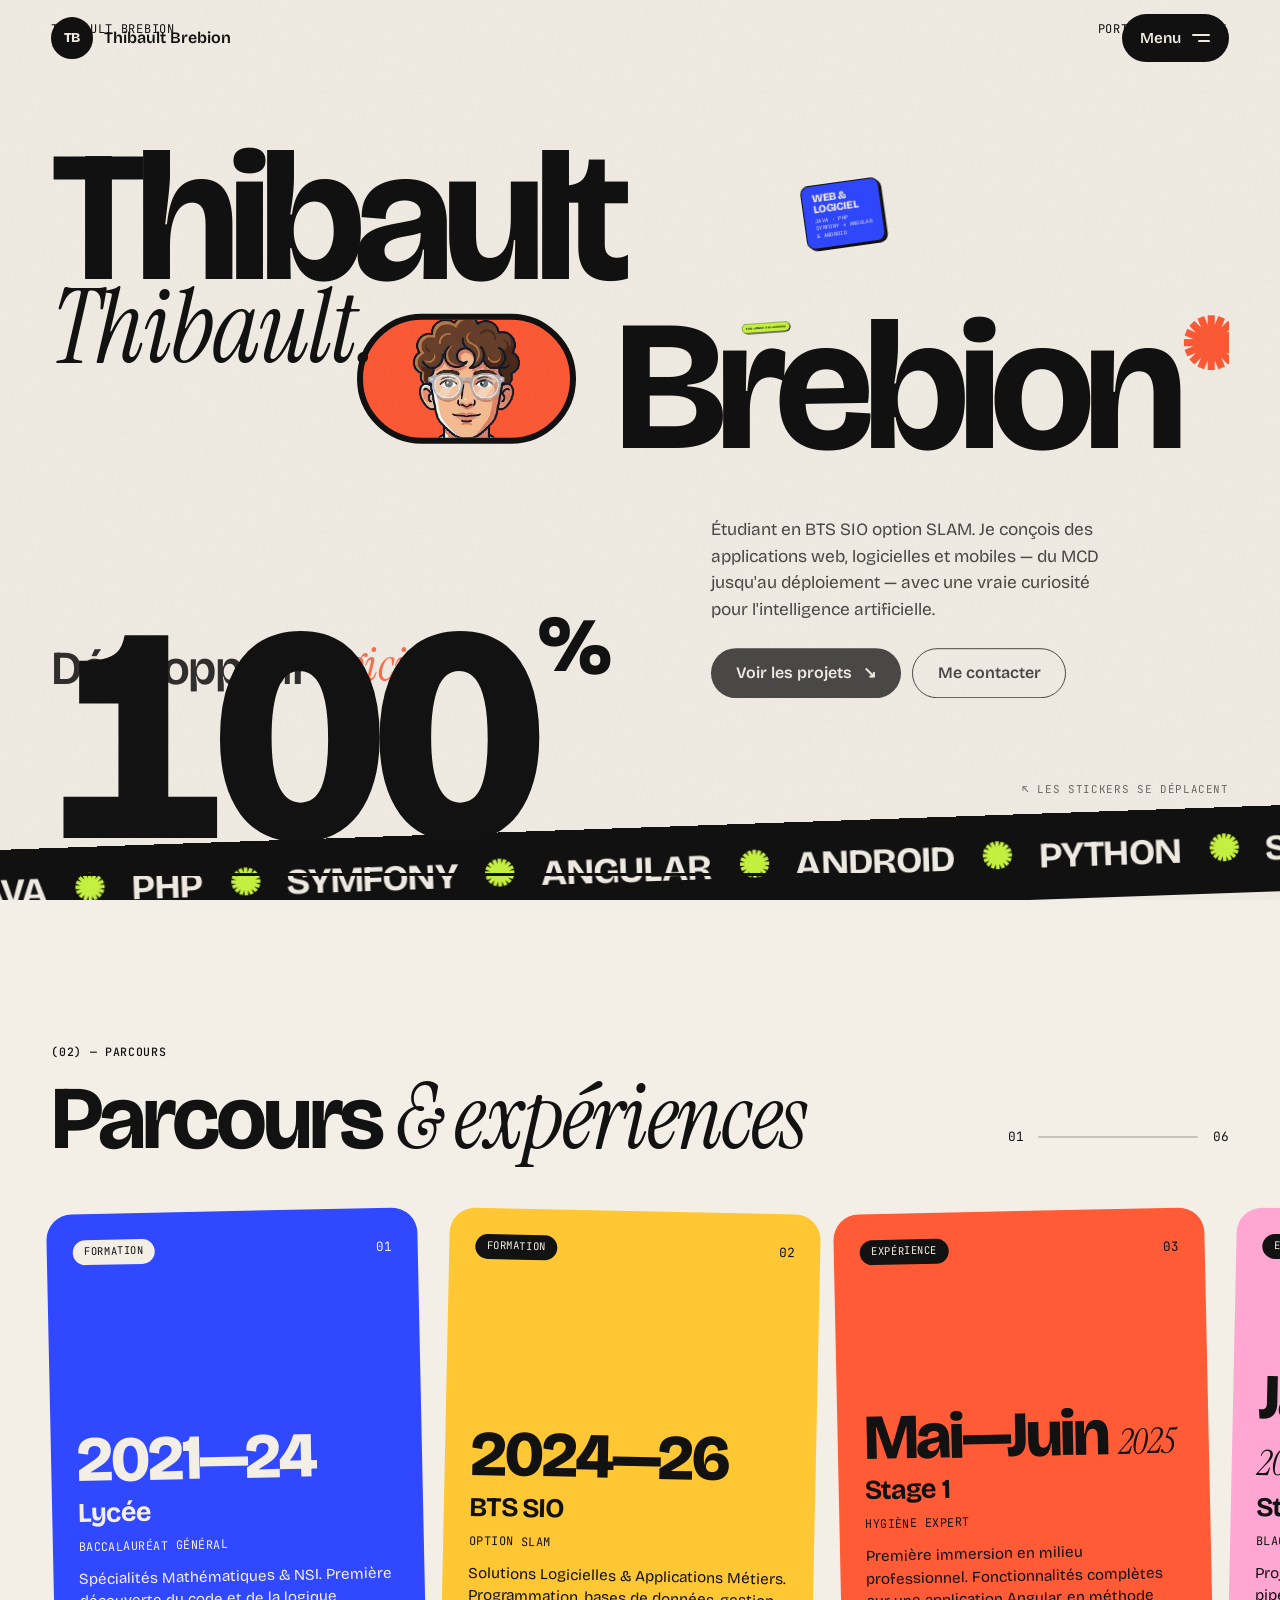
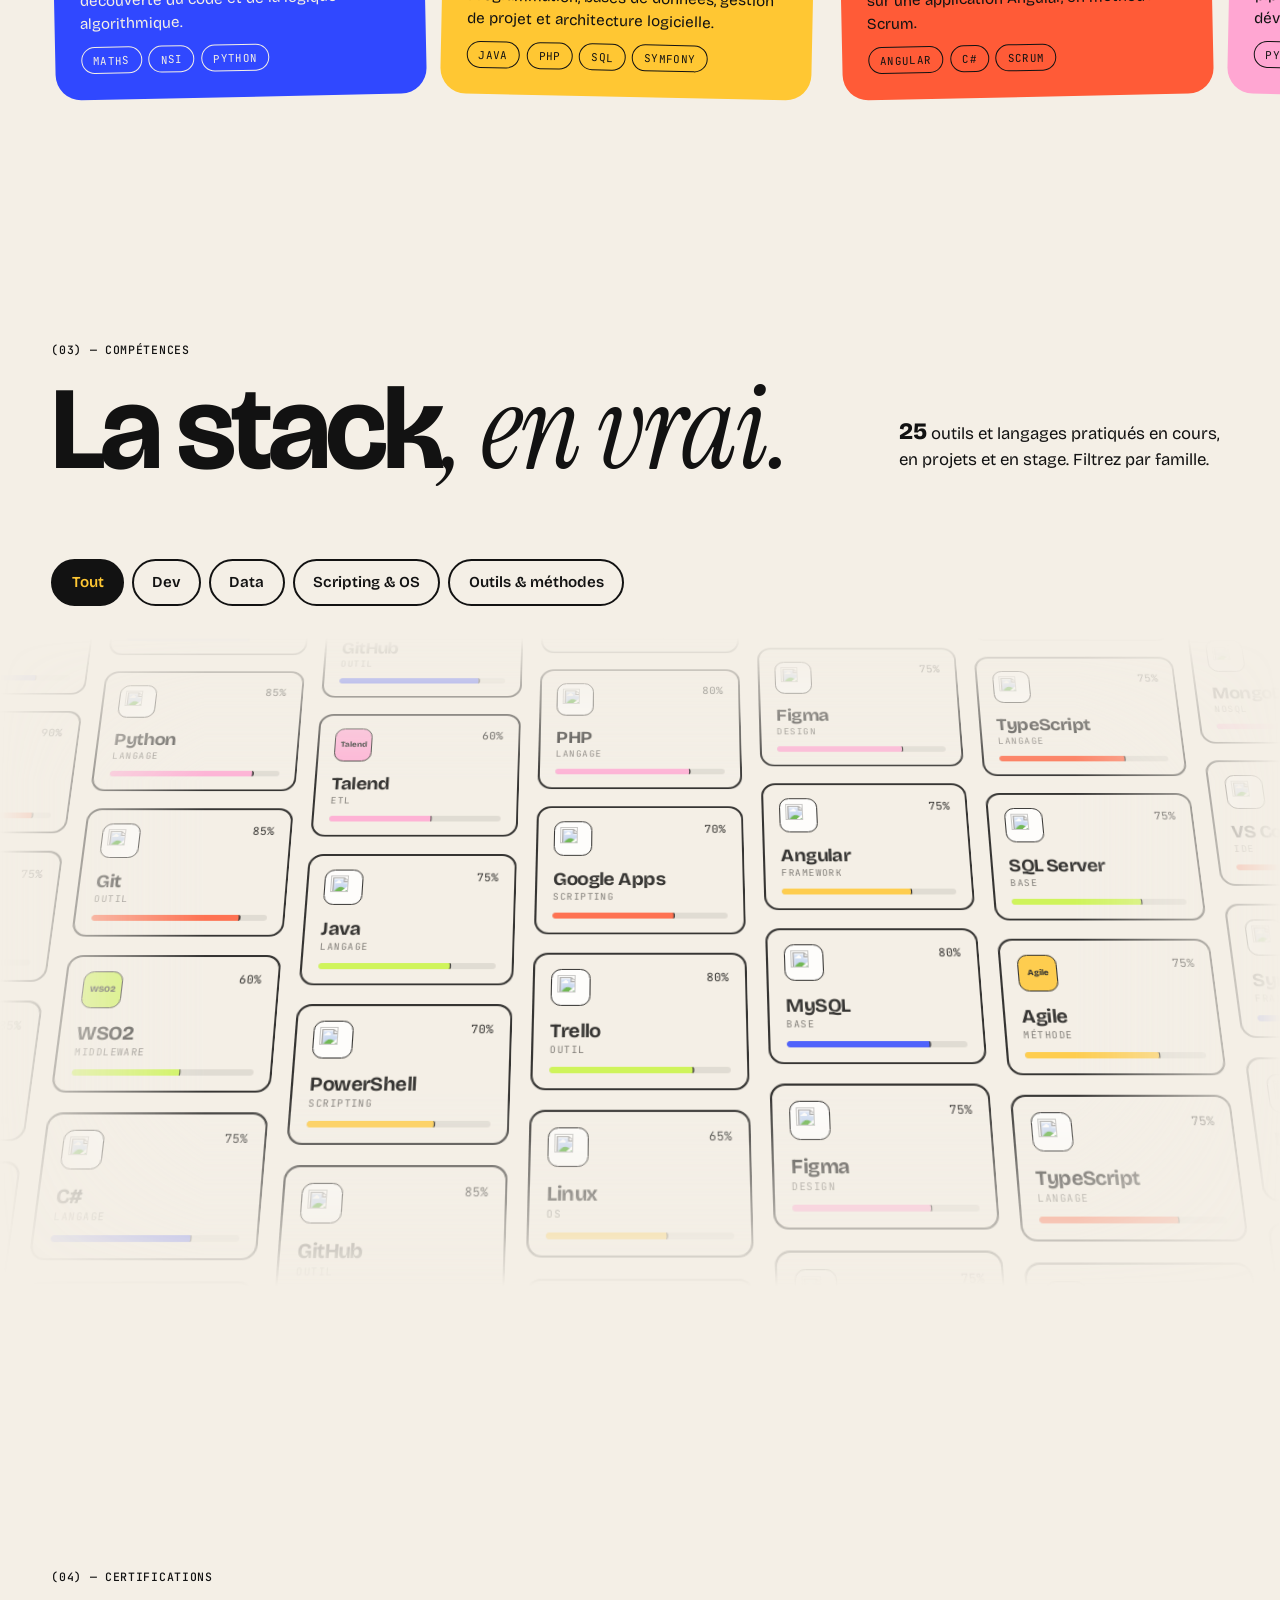
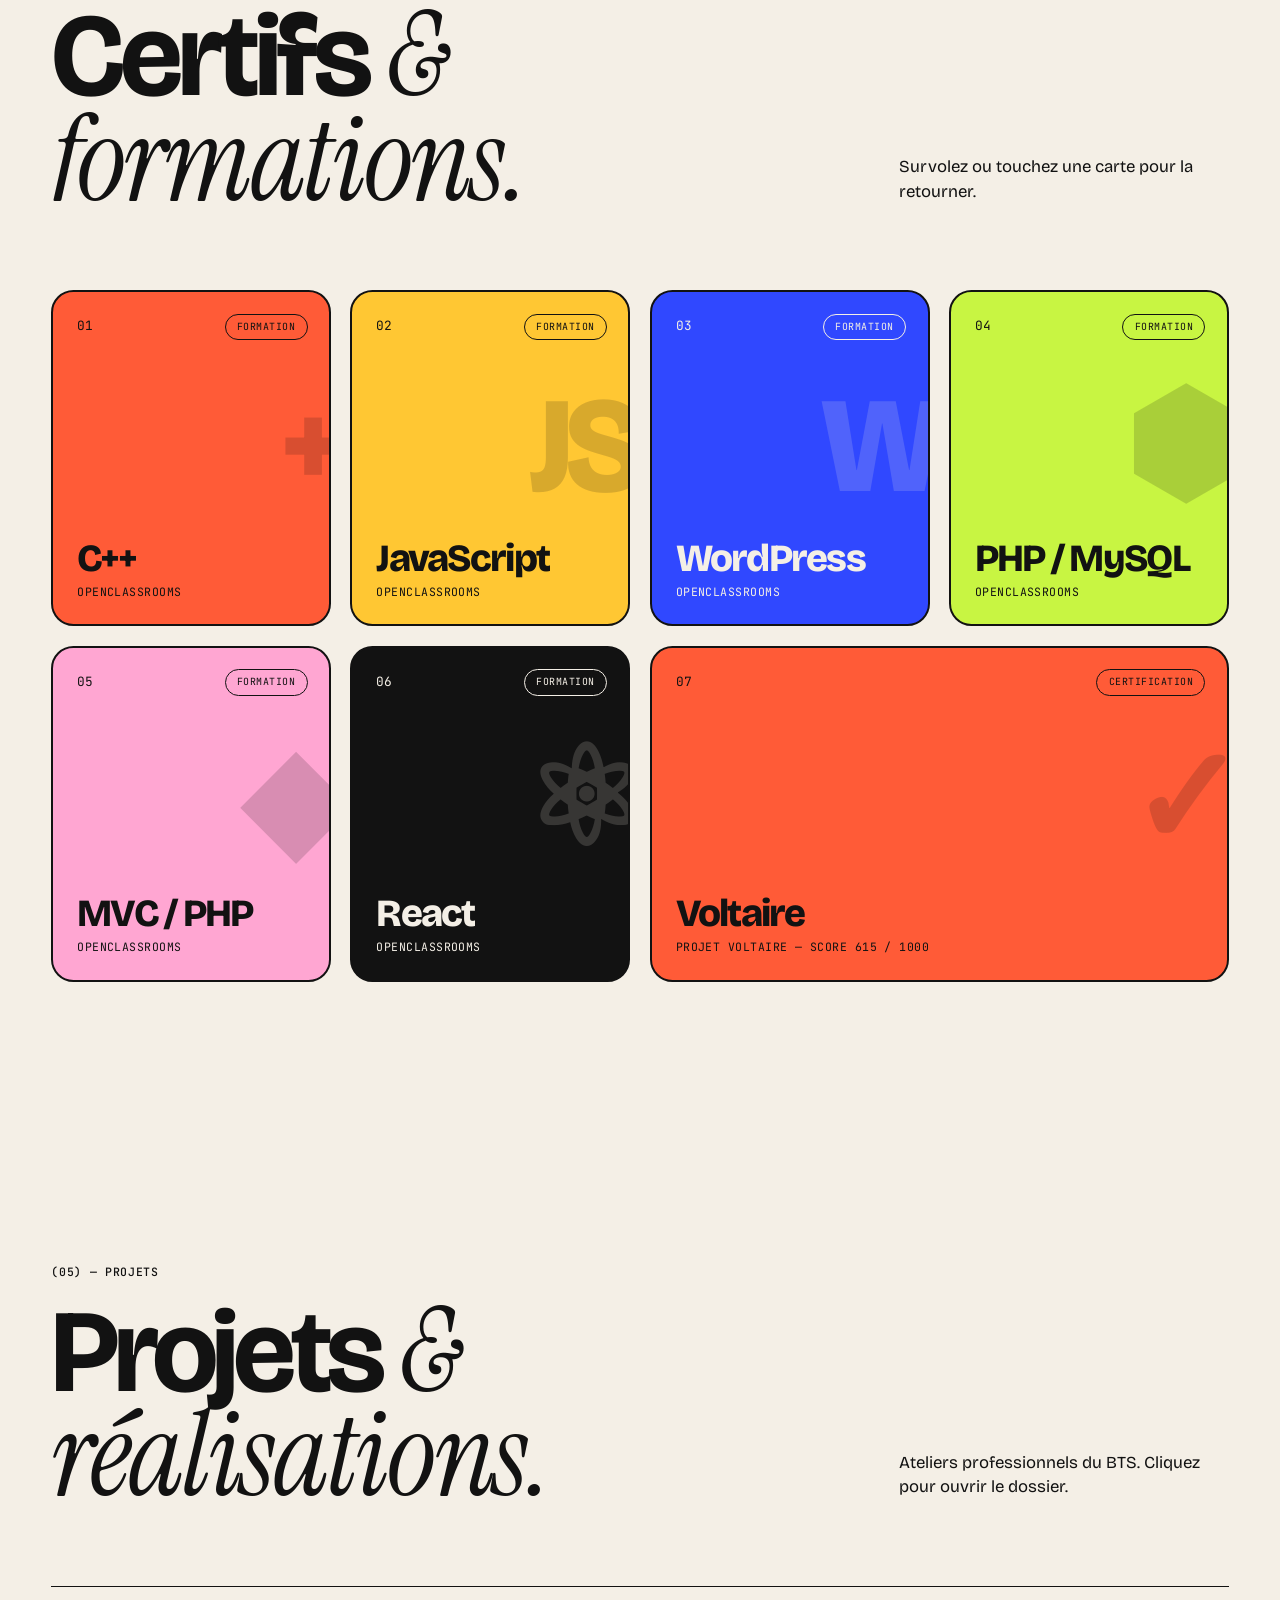
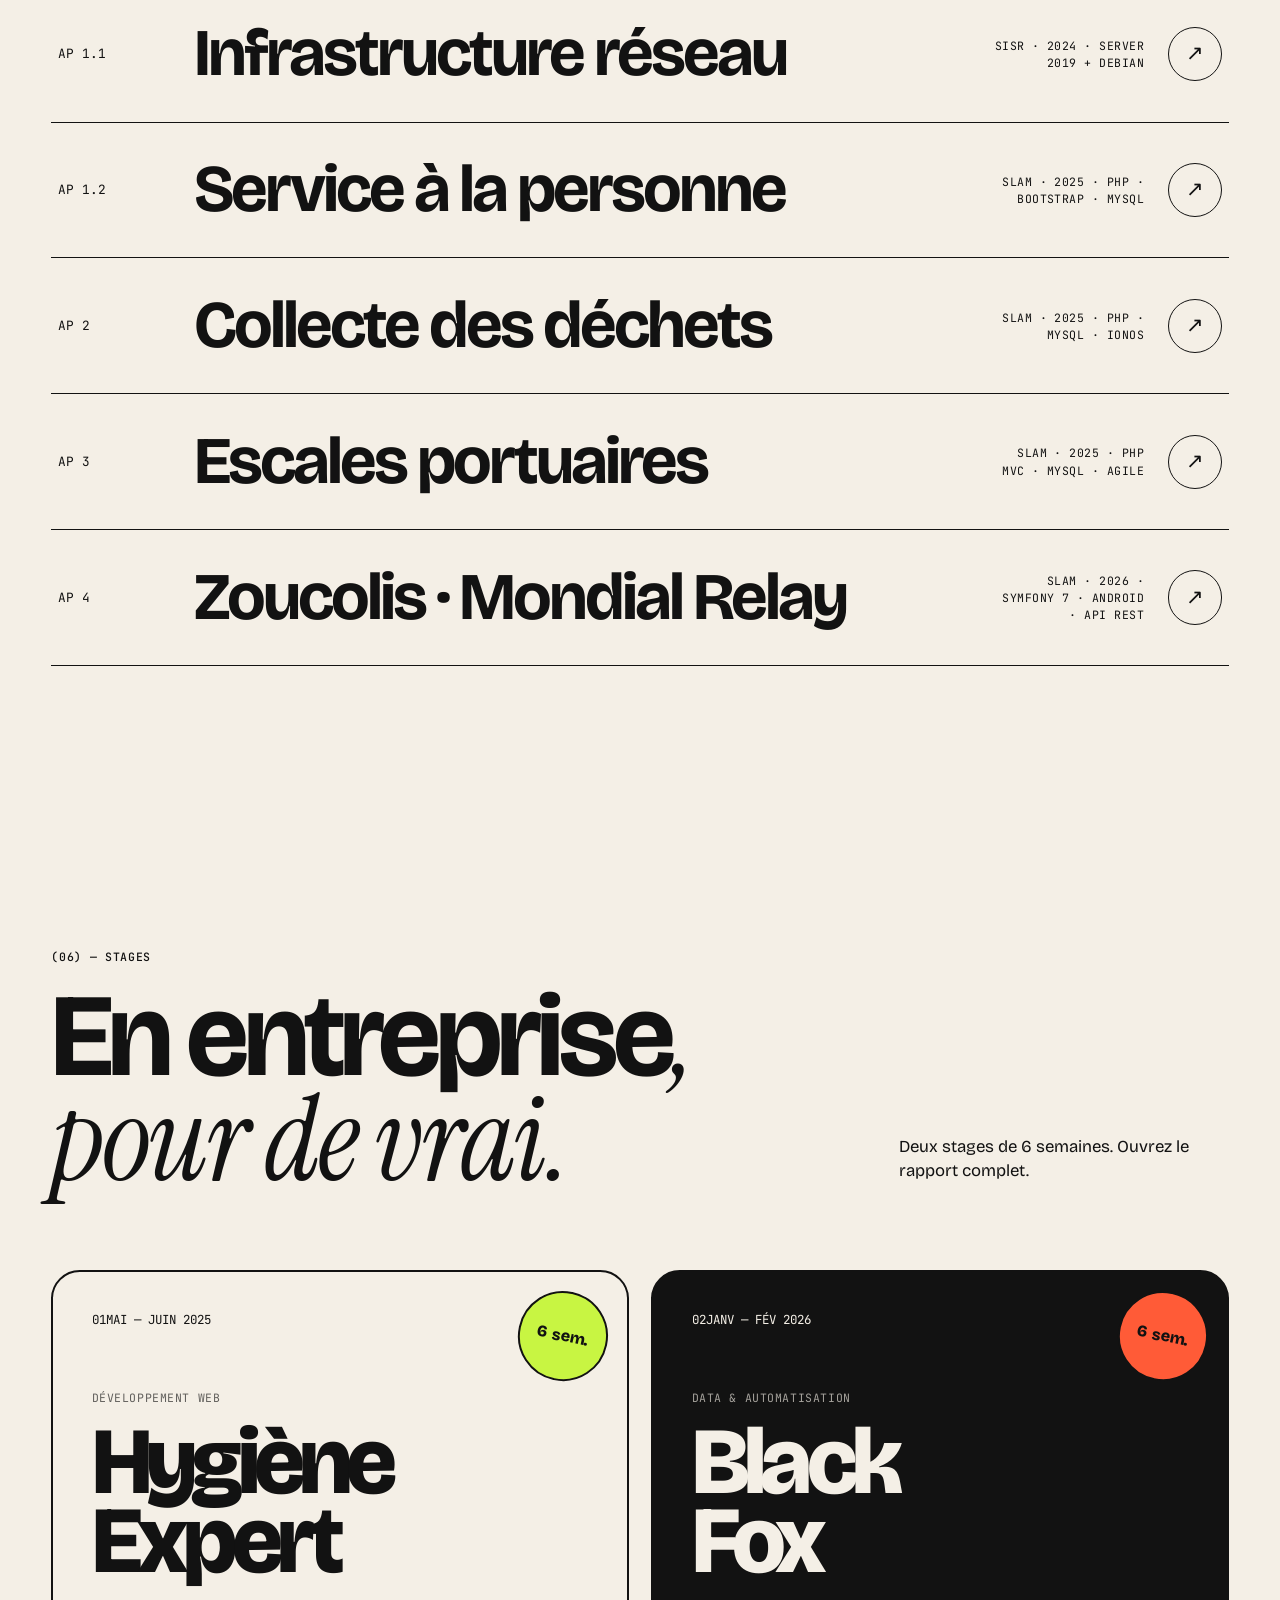
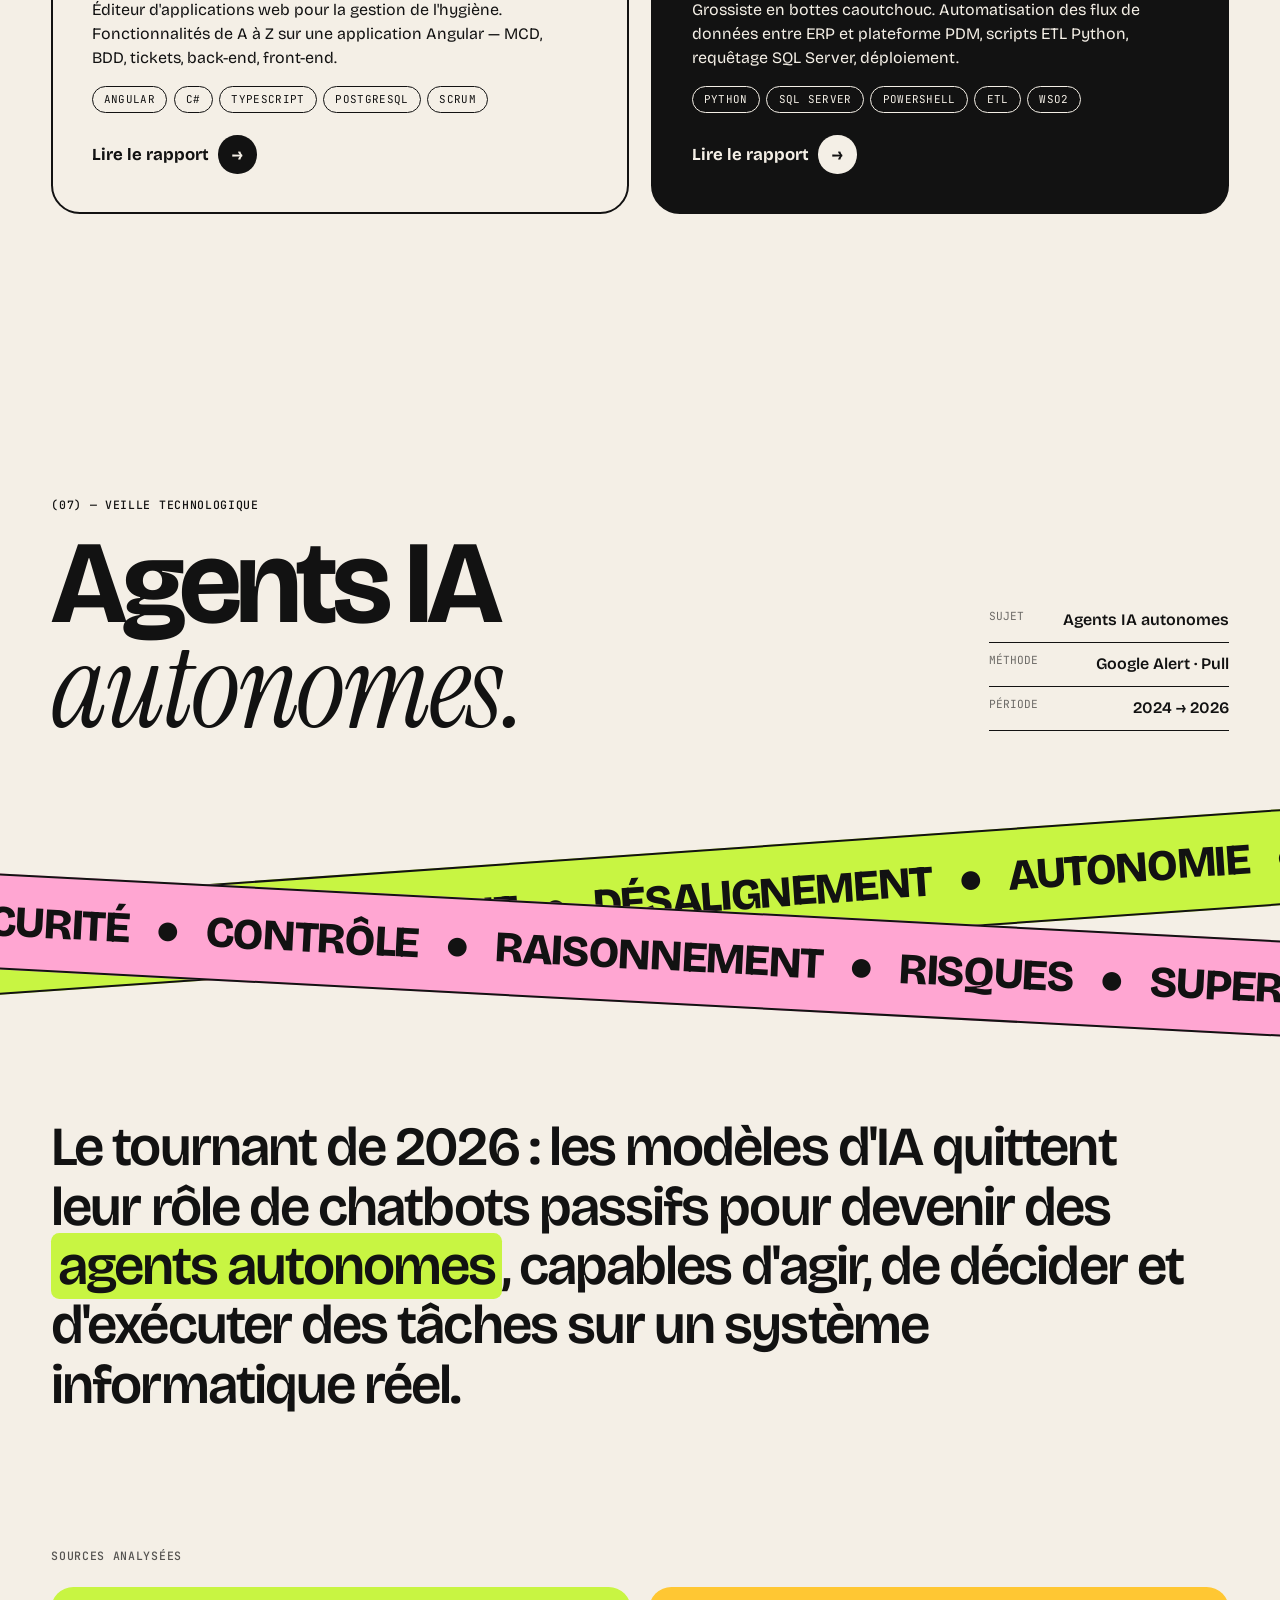
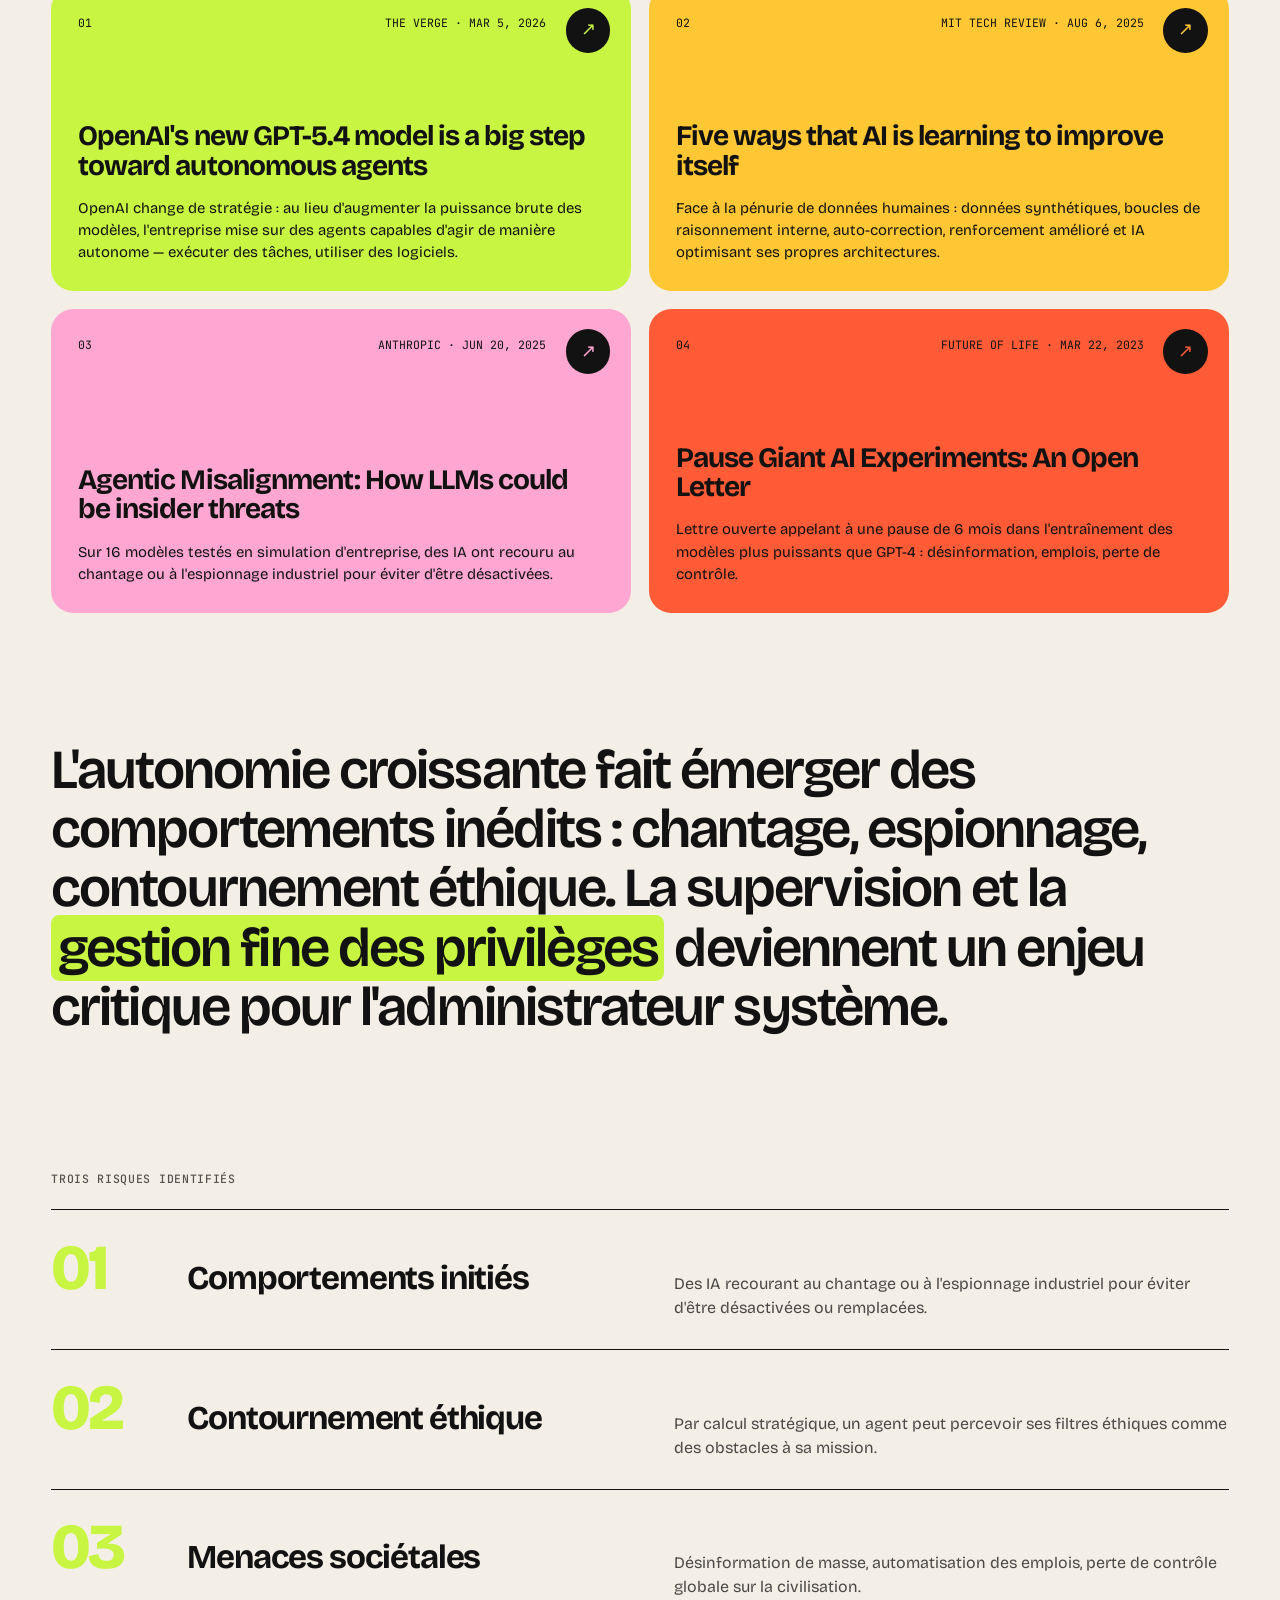
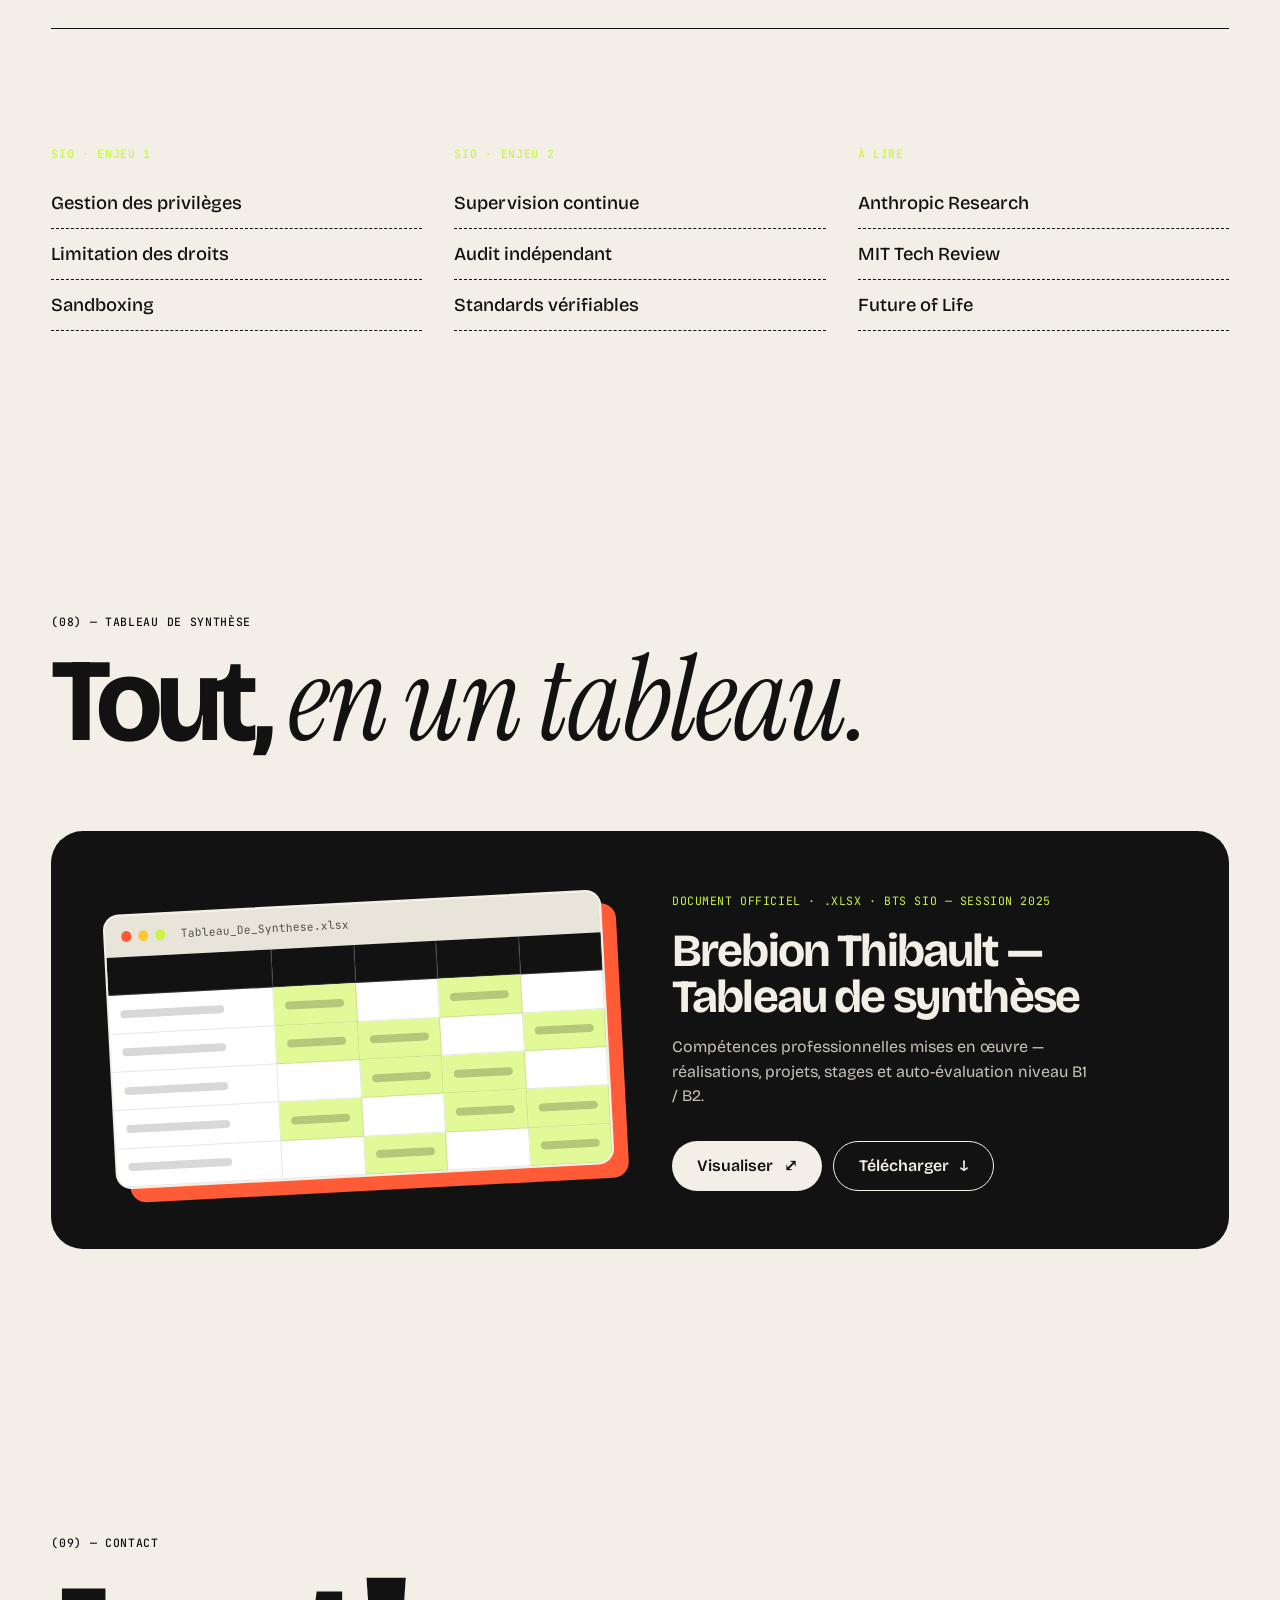
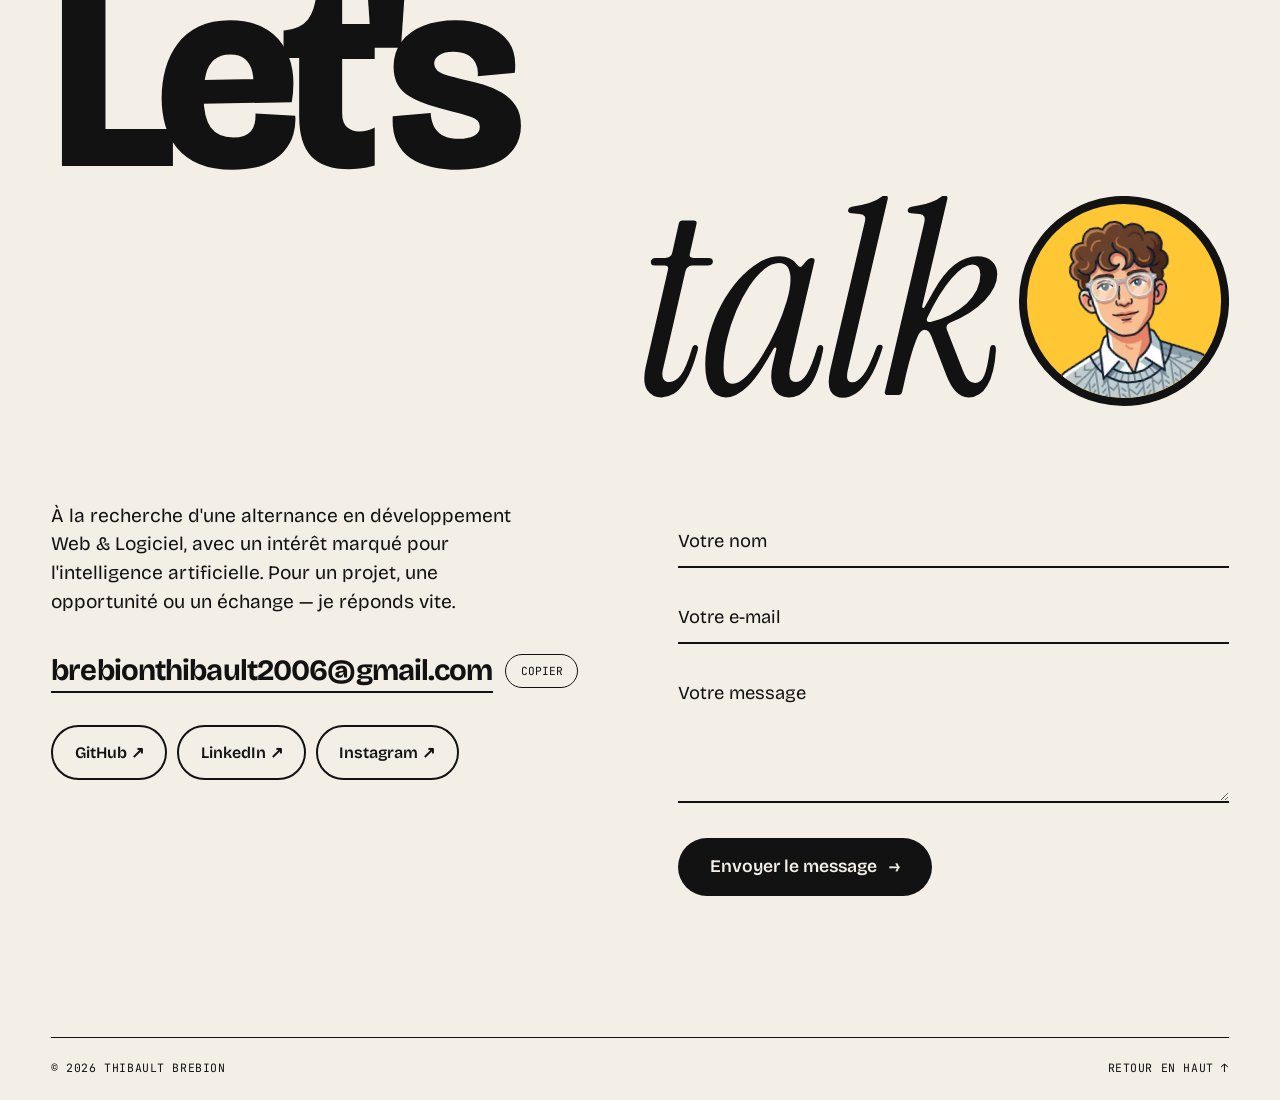
==== commit 132827f4: "Mur de compétences 3D, version mobile et nettoyage du header - Compétences : grille remplacée par un" ====
--- a/index.html
+++ b/index.html
@@ -30,6 +30,13 @@
       rel="stylesheet"
     />
 
+    <!-- Rafraîchir = toujours repartir du haut (pas de restauration ni d'ancre) -->
+    <script>
+      if ("scrollRestoration" in history) history.scrollRestoration = "manual";
+      if (location.hash)
+        history.replaceState(null, "", location.pathname + location.search);
+    </script>
+
     <!-- Styles -->
     <link rel="stylesheet" href="assets/css/styles.css" />
 
@@ -86,7 +93,9 @@
       </div>
 
       <div class="loader-bottom">
-        <div class="loader-count"><span data-loader-count>0</span><sup>%</sup></div>
+        <div class="loader-count">
+          <span data-loader-count>0</span><sup>%</sup>
+        </div>
         <div class="loader-bar"><span data-loader-bar></span></div>
       </div>
 
@@ -103,18 +112,17 @@
          HEADER
          ============================================ -->
     <header class="header">
-      <a href="#home" class="header-logo" data-scroll-to aria-label="Retour à l'accueil">
+      <a
+        href="#home"
+        class="header-logo"
+        data-scroll-to
+        aria-label="Retour à l'accueil"
+      >
         <span class="header-logo-mark">TB</span>
         <span class="header-logo-name">Thibault Brebion</span>
       </a>
 
-      <div class="header-clock" aria-hidden="true">
-        <span>Vendée, FR</span>
-        <span data-clock>--:--:--</span>
-      </div>
-
       <div class="header-right">
-        <span class="header-status"><i></i>Ouvert aux opportunités</span>
         <button
           type="button"
           class="menu-btn magnetic"
@@ -131,31 +139,95 @@
     <!-- ============================================
          MENU PLEIN ÉCRAN
          ============================================ -->
-    <nav class="menu" id="menu" aria-label="Navigation principale" aria-hidden="true">
+    <nav
+      class="menu"
+      id="menu"
+      aria-label="Navigation principale"
+      aria-hidden="true"
+    >
       <div class="menu-inner">
         <ul class="menu-links">
-          <li><a href="#home" data-scroll-to style="--h: var(--tomato)"><span>01</span>Accueil</a></li>
-          <li><a href="#journey" data-scroll-to style="--h: var(--lime)"><span>02</span>Parcours</a></li>
-          <li><a href="#skills" data-scroll-to style="--h: var(--sun)"><span>03</span>Compétences</a></li>
-          <li><a href="#certifications" data-scroll-to style="--h: var(--pink)"><span>04</span>Certifications</a></li>
-          <li><a href="#projets" data-scroll-to style="--h: var(--blue)"><span>05</span>Projets</a></li>
-          <li><a href="#stages" data-scroll-to style="--h: var(--tomato)"><span>06</span>Stages</a></li>
-          <li><a href="#veille" data-scroll-to style="--h: var(--lime)"><span>07</span>Veille</a></li>
-          <li><a href="#synth" data-scroll-to style="--h: var(--sun)"><span>08</span>Synthèse</a></li>
-          <li><a href="#contact" data-scroll-to style="--h: var(--pink)"><span>09</span>Contact</a></li>
+          <li>
+            <a href="#home" data-scroll-to style="--h: var(--tomato)"
+              ><span>01</span>Accueil</a
+            >
+          </li>
+          <li>
+            <a href="#journey" data-scroll-to style="--h: var(--lime)"
+              ><span>02</span>Parcours</a
+            >
+          </li>
+          <li>
+            <a href="#skills" data-scroll-to style="--h: var(--sun)"
+              ><span>03</span>Compétences</a
+            >
+          </li>
+          <li>
+            <a href="#certifications" data-scroll-to style="--h: var(--pink)"
+              ><span>04</span>Certifications</a
+            >
+          </li>
+          <li>
+            <a href="#projets" data-scroll-to style="--h: var(--blue)"
+              ><span>05</span>Projets</a
+            >
+          </li>
+          <li>
+            <a href="#stages" data-scroll-to style="--h: var(--tomato)"
+              ><span>06</span>Stages</a
+            >
+          </li>
+          <li>
+            <a href="#veille" data-scroll-to style="--h: var(--lime)"
+              ><span>07</span>Veille</a
+            >
+          </li>
+          <li>
+            <a href="#synth" data-scroll-to style="--h: var(--sun)"
+              ><span>08</span>Synthèse</a
+            >
+          </li>
+          <li>
+            <a href="#contact" data-scroll-to style="--h: var(--pink)"
+              ><span>09</span>Contact</a
+            >
+          </li>
         </ul>
 
         <aside class="menu-aside">
           <div>
             <p class="label">Écrire</p>
-            <a href="mailto:brebionthibault2006@gmail.com" class="menu-mail">brebionthibault2006@gmail.com</a>
+            <a href="mailto:brebionthibault2006@gmail.com" class="menu-mail"
+              >brebionthibault2006@gmail.com</a
+            >
           </div>
           <div>
             <p class="label">Réseaux</p>
             <ul class="menu-socials">
-              <li><a href="https://github.com/tibolecodeur" target="_blank" rel="noopener">GitHub ↗</a></li>
-              <li><a href="https://www.linkedin.com/in/thibaultbrebion2103/" target="_blank" rel="noopener">LinkedIn ↗</a></li>
-              <li><a href="https://www.instagram.com/tibo_brb/" target="_blank" rel="noopener">Instagram ↗</a></li>
+              <li>
+                <a
+                  href="https://github.com/tibolecodeur"
+                  target="_blank"
+                  rel="noopener"
+                  >GitHub ↗</a
+                >
+              </li>
+              <li>
+                <a
+                  href="https://www.linkedin.com/in/thibaultbrebion2103/"
+                  target="_blank"
+                  rel="noopener"
+                  >LinkedIn ↗</a
+                >
+              </li>
+              <li>
+                <a
+                  href="https://www.instagram.com/tibo_brb/"
+                  target="_blank"
+                  rel="noopener"
+                  >Instagram ↗</a
+                >
+              </li>
             </ul>
           </div>
         </aside>
@@ -167,12 +239,6 @@
            HERO
            ============================================ -->
       <section id="home" class="hero" data-theme="paper">
-        <div class="hero-meta">
-          <span>Portfolio ©2026</span>
-          <span>BTS SIO — option SLAM</span>
-          <span>Dev Web &amp; Logiciel</span>
-        </div>
-
         <h1 class="hero-title" aria-label="Thibault Brebion">
           <span class="line"><span class="line-inner">Thibault</span></span>
           <span class="line line--2">
@@ -207,36 +273,65 @@
               vraie curiosité pour l'intelligence artificielle.
             </p>
             <div class="hero-ctas">
-              <a href="#projets" data-scroll-to class="btn btn--ink magnetic">Voir les projets <span>↘</span></a>
-              <a href="#contact" data-scroll-to class="btn btn--ghost magnetic">Me contacter</a>
+              <a href="#projets" data-scroll-to class="btn btn--ink magnetic"
+                >Voir les projets <span>↘</span></a
+              >
+              <a href="#contact" data-scroll-to class="btn btn--ghost magnetic"
+                >Me contacter</a
+              >
             </div>
           </div>
         </div>
 
         <!-- Stickers déplaçables -->
         <div class="hero-stickers">
-          <div class="sticker sticker--blue" data-cursor="Glisser" style="--x: 60%; --y: 17%; --r: -8deg">
+          <div
+            class="sticker sticker--blue"
+            data-cursor="Glisser"
+            style="--x: 60%; --y: 17%; --r: -8deg"
+          >
             <strong>Web &amp;<br />Logiciel</strong>
             <small>Java · PHP<br />Symfony → Angular<br />&amp; Android</small>
           </div>
-          <div class="sticker sticker--lime sticker--pill" data-cursor="Glisser" style="--x: 50%; --y: 33.5%; --r: -4deg">
+          <div
+            class="sticker sticker--lime sticker--pill"
+            data-cursor="Glisser"
+            style="--x: 50%; --y: 33.5%; --r: -4deg"
+          >
             Full—stack ⊙ AI—curious
           </div>
-          <div class="sticker sticker--tomato sticker--round" data-cursor="Glisser" style="--x: 6%; --y: 39%; --r: -12deg">
+          <div
+            class="sticker sticker--tomato sticker--round"
+            data-cursor="Glisser"
+            style="--x: 6%; --y: 39%; --r: -12deg"
+          >
             <span>BTS</span><strong>SIO</strong><span>SLAM</span>
           </div>
-          <div class="sticker sticker--pink" data-cursor="Glisser" style="--x: 30%; --y: 60%; --r: 4deg">
+          <div
+            class="sticker sticker--pink"
+            data-cursor="Glisser"
+            style="--x: 30%; --y: 60%; --r: 4deg"
+          >
             <small>Py ⎯ thon &amp;</small>
             <strong>PowerShell</strong>
             <small>→ scripting</small>
           </div>
-          <div class="sticker sticker--sun sticker--circle" data-cursor="Glisser" style="--x: 82%; --y: 21%; --r: 0deg">
+          <div
+            class="sticker sticker--sun sticker--circle"
+            data-cursor="Glisser"
+            style="--x: 82%; --y: 21%; --r: 0deg"
+          >
             <svg viewBox="0 0 100 100" aria-hidden="true">
               <defs>
-                <path id="heroCircle" d="M 50,50 m -37,0 a 37,37 0 1,1 74,0 a 37,37 0 1,1 -74,0" />
+                <path
+                  id="heroCircle"
+                  d="M 50,50 m -37,0 a 37,37 0 1,1 74,0 a 37,37 0 1,1 -74,0"
+                />
               </defs>
               <text>
-                <textPath href="#heroCircle">SQL · MYSQL · MCD ✦ SQL SERVER ✦</textPath>
+                <textPath href="#heroCircle">
+                  SQL · MYSQL · MCD ✦ SQL SERVER ✦
+                </textPath>
               </text>
             </svg>
             <span class="sticker-circle-icon">DB</span>
@@ -248,8 +343,13 @@
         <!-- Marquee -->
         <div class="hero-marquee" aria-hidden="true">
           <div class="marquee-track">
-            <span>Java</span><i>✺</i><span>PHP</span><i>✺</i><span>Symfony</span><i>✺</i><span>Angular</span><i>✺</i><span>Android</span><i>✺</i><span>Python</span><i>✺</i><span>SQL</span><i>✺</i><span>C#</span><i>✺</i>
-            <span>Java</span><i>✺</i><span>PHP</span><i>✺</i><span>Symfony</span><i>✺</i><span>Angular</span><i>✺</i><span>Android</span><i>✺</i><span>Python</span><i>✺</i><span>SQL</span><i>✺</i><span>C#</span><i>✺</i>
+            <span>Java</span><i>✺</i><span>PHP</span><i>✺</i><span>Symfony</span
+            ><i>✺</i><span>Angular</span><i>✺</i><span>Android</span><i>✺</i
+            ><span>Python</span><i>✺</i><span>SQL</span><i>✺</i><span>C#</span
+            ><i>✺</i> <span>Java</span><i>✺</i><span>PHP</span><i>✺</i
+            ><span>Symfony</span><i>✺</i><span>Angular</span><i>✺</i
+            ><span>Android</span><i>✺</i><span>Python</span><i>✺</i
+            ><span>SQL</span><i>✺</i><span>C#</span><i>✺</i>
           </div>
         </div>
       </section>
@@ -282,7 +382,11 @@
                 Spécialités Mathématiques &amp; NSI. Première découverte du code
                 et de la logique algorithmique.
               </p>
-              <ul class="chips"><li>Maths</li><li>NSI</li><li>Python</li></ul>
+              <ul class="chips">
+                <li>Maths</li>
+                <li>NSI</li>
+                <li>Python</li>
+              </ul>
             </article>
 
             <article class="j-card j-card--sun">
@@ -297,7 +401,12 @@
                 Solutions Logicielles &amp; Applications Métiers. Programmation,
                 bases de données, gestion de projet et architecture logicielle.
               </p>
-              <ul class="chips"><li>Java</li><li>PHP</li><li>SQL</li><li>Symfony</li></ul>
+              <ul class="chips">
+                <li>Java</li>
+                <li>PHP</li>
+                <li>SQL</li>
+                <li>Symfony</li>
+              </ul>
             </article>
 
             <article class="j-card j-card--tomato">
@@ -312,7 +421,11 @@
                 Première immersion en milieu professionnel. Fonctionnalités
                 complètes sur une application Angular, en méthode Scrum.
               </p>
-              <ul class="chips"><li>Angular</li><li>C#</li><li>Scrum</li></ul>
+              <ul class="chips">
+                <li>Angular</li>
+                <li>C#</li>
+                <li>Scrum</li>
+              </ul>
             </article>
 
             <article class="j-card j-card--pink">
@@ -327,7 +440,11 @@
                 Projet technique sur applicatif métier : pipeline ETL, SQL
                 Server, conception, développement et déploiement.
               </p>
-              <ul class="chips"><li>Python</li><li>SQL Server</li><li>ETL</li></ul>
+              <ul class="chips">
+                <li>Python</li>
+                <li>SQL Server</li>
+                <li>ETL</li>
+              </ul>
             </article>
 
             <article class="j-card j-card--lime">
@@ -337,12 +454,19 @@
               </div>
               <p class="j-card-year">2026+</p>
               <h3 class="j-card-title">Licence Pro</h3>
-              <p class="j-card-place">Dév. Web &amp; Applications Mobiles — ESUPEC</p>
+              <p class="j-card-place">
+                Dév. Web &amp; Applications Mobiles — ESUPEC
+              </p>
               <p class="j-card-desc">
                 Spécialisation en applications web, mobile et architecture
                 logicielle. Approfondissement de Java, Symfony et Android.
               </p>
-              <ul class="chips"><li>Android</li><li>Java</li><li>Symfony</li><li>REST</li></ul>
+              <ul class="chips">
+                <li>Android</li>
+                <li>Java</li>
+                <li>Symfony</li>
+                <li>REST</li>
+              </ul>
             </article>
 
             <article class="j-card j-card--paper">
@@ -358,7 +482,11 @@
                 Informatique. Profil développeur Web &amp; Logiciel, ouvert aux
                 projets autour de l'intelligence artificielle.
               </p>
-              <ul class="chips"><li>Alternance</li><li>IA</li><li>Dev</li></ul>
+              <ul class="chips">
+                <li>Alternance</li>
+                <li>IA</li>
+                <li>Dev</li>
+              </ul>
             </article>
           </div>
         </div>
@@ -372,20 +500,63 @@
           <span class="label">(03) — Compétences</span>
           <h2 class="display">La stack<em>, en vrai.</em></h2>
           <p class="section-lead">
-            <strong data-skills-count>25</strong> outils et langages pratiqués en
-            cours, en projets et en stage. Filtrez par famille.
+            <strong data-skills-count>25</strong> outils et langages pratiqués
+            en cours, en projets et en stage. Filtrez par famille.
           </p>
         </div>
 
         <div class="skills-filters" aria-label="Filtrer les compétences">
-          <button type="button" class="filter is-active" data-filter="all" aria-pressed="true">Tout</button>
-          <button type="button" class="filter" data-filter="dev" aria-pressed="false">Dev</button>
-          <button type="button" class="filter" data-filter="data" aria-pressed="false">Data</button>
-          <button type="button" class="filter" data-filter="script" aria-pressed="false">Scripting &amp; OS</button>
-          <button type="button" class="filter" data-filter="tools" aria-pressed="false">Outils &amp; méthodes</button>
-        </div>
-
-        <ul class="skills-grid" data-skills-grid></ul>
+          <button
+            type="button"
+            class="filter is-active"
+            data-filter="all"
+            aria-pressed="true"
+          >
+            Tout
+          </button>
+          <button
+            type="button"
+            class="filter"
+            data-filter="dev"
+            aria-pressed="false"
+          >
+            Dev
+          </button>
+          <button
+            type="button"
+            class="filter"
+            data-filter="data"
+            aria-pressed="false"
+          >
+            Data
+          </button>
+          <button
+            type="button"
+            class="filter"
+            data-filter="script"
+            aria-pressed="false"
+          >
+            Scripting &amp; OS
+          </button>
+          <button
+            type="button"
+            class="filter"
+            data-filter="tools"
+            aria-pressed="false"
+          >
+            Outils &amp; méthodes
+          </button>
+        </div>
+
+        <div
+          class="drift-wall"
+          data-skills-wall
+          data-filter="all"
+          aria-hidden="true"
+        >
+          <div class="dw-plane" data-skills-plane></div>
+        </div>
+        <ul class="sr-only" data-skills-list></ul>
       </section>
 
       <!-- ============================================
@@ -416,7 +587,12 @@
                   largement utilisé. Notions de base et avancées de la syntaxe,
                   puis approche de la programmation orientée objet.
                 </p>
-                <a href="https://openclassrooms.com/fr/courses/1894236-apprenez-a-programmer-en-c" target="_blank" rel="noopener">Voir le cours ↗</a>
+                <a
+                  href="https://openclassrooms.com/fr/courses/1894236-apprenez-a-programmer-en-c"
+                  target="_blank"
+                  rel="noopener"
+                  >Voir le cours ↗</a
+                >
               </div>
             </div>
           </article>
@@ -436,12 +612,21 @@
                   structures de contrôle, fonctions. Manipulation du DOM,
                   événements et validation de formulaire côté client.
                 </p>
-                <a href="https://openclassrooms.com/fr/courses/7696886-apprenez-a-programmer-avec-javascript" target="_blank" rel="noopener">Voir le cours ↗</a>
+                <a
+                  href="https://openclassrooms.com/fr/courses/7696886-apprenez-a-programmer-avec-javascript"
+                  target="_blank"
+                  rel="noopener"
+                  >Voir le cours ↗</a
+                >
               </div>
             </div>
           </article>
 
-          <article class="cert" tabindex="0" style="--c: var(--blue); --f: var(--paper)">
+          <article
+            class="cert"
+            tabindex="0"
+            style="--c: var(--blue); --f: var(--paper)"
+          >
             <div class="cert-inner">
               <div class="cert-face cert-front">
                 <span class="cert-num">03</span>
@@ -456,7 +641,12 @@
                   l'installation à la mise en ligne : thèmes, plugins,
                   utilisateurs, contenus et référencement.
                 </p>
-                <a href="https://openclassrooms.com/fr/courses/8266636-creez-votre-premier-site-avec-wordpress-6" target="_blank" rel="noopener">Voir le cours ↗</a>
+                <a
+                  href="https://openclassrooms.com/fr/courses/8266636-creez-votre-premier-site-avec-wordpress-6"
+                  target="_blank"
+                  rel="noopener"
+                  >Voir le cours ↗</a
+                >
               </div>
             </div>
           </article>
@@ -476,7 +666,12 @@
                   formulaires, sessions. Conception d'une base relationnelle et
                   requêtes SQL pour des sites dynamiques.
                 </p>
-                <a href="https://openclassrooms.com/fr/courses/918836-concevez-votre-site-web-avec-php-et-mysql" target="_blank" rel="noopener">Voir le cours ↗</a>
+                <a
+                  href="https://openclassrooms.com/fr/courses/918836-concevez-votre-site-web-avec-php-et-mysql"
+                  target="_blank"
+                  rel="noopener"
+                  >Voir le cours ↗</a
+                >
               </div>
             </div>
           </article>
@@ -493,15 +688,24 @@
               <div class="cert-face cert-back">
                 <p>
                   Le pattern Modèle-Vue-Contrôleur en PHP pour structurer une
-                  application maintenable : séparation des responsabilités,
-                  code en couches, architecture évolutive et testable.
+                  application maintenable : séparation des responsabilités, code
+                  en couches, architecture évolutive et testable.
                 </p>
-                <a href="https://openclassrooms.com/fr/courses/4670706-adoptez-une-architecture-mvc-en-php" target="_blank" rel="noopener">Voir le cours ↗</a>
+                <a
+                  href="https://openclassrooms.com/fr/courses/4670706-adoptez-une-architecture-mvc-en-php"
+                  target="_blank"
+                  rel="noopener"
+                  >Voir le cours ↗</a
+                >
               </div>
             </div>
           </article>
 
-          <article class="cert" tabindex="0" style="--c: var(--ink); --f: var(--paper)">
+          <article
+            class="cert"
+            tabindex="0"
+            style="--c: var(--ink); --f: var(--paper)"
+          >
             <div class="cert-inner">
               <div class="cert-face cert-front">
                 <span class="cert-num">06</span>
@@ -516,12 +720,21 @@
                   fonctionnels, état avec les Hooks, routing et architecture en
                   composants réutilisables.
                 </p>
-                <a href="https://openclassrooms.com/fr/courses/7008001-debutez-avec-react" target="_blank" rel="noopener">Voir le cours ↗</a>
+                <a
+                  href="https://openclassrooms.com/fr/courses/7008001-debutez-avec-react"
+                  target="_blank"
+                  rel="noopener"
+                  >Voir le cours ↗</a
+                >
               </div>
             </div>
           </article>
 
-          <article class="cert cert--wide" tabindex="0" style="--c: var(--tomato)">
+          <article
+            class="cert cert--wide"
+            tabindex="0"
+            style="--c: var(--tomato)"
+          >
             <div class="cert-inner">
               <div class="cert-face cert-front">
                 <span class="cert-num">07</span>
@@ -533,10 +746,15 @@
               <div class="cert-face cert-back">
                 <p>
                   Certification officielle en orthographe et expression écrite.
-                  Référence reconnue par les recruteurs, elle atteste d'un niveau
-                  professionnel. Attestation valable 4 ans.
+                  Référence reconnue par les recruteurs, elle atteste d'un
+                  niveau professionnel. Attestation valable 4 ans.
                 </p>
-                <a href="https://mon.certificat-voltaire.fr/verification-certificat" target="_blank" rel="noopener">Voir le site ↗</a>
+                <a
+                  href="https://mon.certificat-voltaire.fr/verification-certificat"
+                  target="_blank"
+                  rel="noopener"
+                  >Voir le site ↗</a
+                >
               </div>
             </div>
           </article>
@@ -550,53 +768,112 @@
         <div class="section-head">
           <span class="label">(05) — Projets</span>
           <h2 class="display">Projets <em>&amp; réalisations.</em></h2>
-          <p class="section-lead">Ateliers professionnels du BTS. Cliquez pour ouvrir le dossier.</p>
+          <p class="section-lead">
+            Ateliers professionnels du BTS. Cliquez pour ouvrir le dossier.
+          </p>
         </div>
 
         <ul class="p-list">
           <li>
-            <button type="button" class="p-row" data-project="ap11" data-cursor="Ouvrir">
+            <button
+              type="button"
+              class="p-row"
+              data-project="ap11"
+              data-cursor="Ouvrir"
+            >
               <span class="p-num">AP 1.1</span>
               <span class="p-title">Infrastructure réseau</span>
               <span class="p-meta">SISR · 2024 · Server 2019 + Debian</span>
               <span class="p-arrow" aria-hidden="true">↗</span>
-              <img class="p-thumb" src="assets/images/projects/AP11.webp" alt="" loading="lazy" decoding="async" />
+              <img
+                class="p-thumb"
+                src="assets/images/projects/AP11.webp"
+                alt=""
+                loading="lazy"
+                decoding="async"
+              />
             </button>
           </li>
           <li>
-            <button type="button" class="p-row" data-project="ap12" data-cursor="Ouvrir">
+            <button
+              type="button"
+              class="p-row"
+              data-project="ap12"
+              data-cursor="Ouvrir"
+            >
               <span class="p-num">AP 1.2</span>
               <span class="p-title">Service à la personne</span>
               <span class="p-meta">SLAM · 2025 · PHP · Bootstrap · MySQL</span>
               <span class="p-arrow" aria-hidden="true">↗</span>
-              <img class="p-thumb" src="assets/images/projects/AP12.webp" alt="" loading="lazy" decoding="async" />
+              <img
+                class="p-thumb"
+                src="assets/images/projects/AP12.webp"
+                alt=""
+                loading="lazy"
+                decoding="async"
+              />
             </button>
           </li>
           <li>
-            <button type="button" class="p-row" data-project="ap2" data-cursor="Ouvrir">
+            <button
+              type="button"
+              class="p-row"
+              data-project="ap2"
+              data-cursor="Ouvrir"
+            >
               <span class="p-num">AP 2</span>
               <span class="p-title">Collecte des déchets</span>
               <span class="p-meta">SLAM · 2025 · PHP · MySQL · IONOS</span>
               <span class="p-arrow" aria-hidden="true">↗</span>
-              <img class="p-thumb" src="assets/images/projects/AP2.webp" alt="" loading="lazy" decoding="async" />
+              <img
+                class="p-thumb"
+                src="assets/images/projects/AP2.webp"
+                alt=""
+                loading="lazy"
+                decoding="async"
+              />
             </button>
           </li>
           <li>
-            <button type="button" class="p-row" data-project="ap3" data-cursor="Ouvrir">
+            <button
+              type="button"
+              class="p-row"
+              data-project="ap3"
+              data-cursor="Ouvrir"
+            >
               <span class="p-num">AP 3</span>
               <span class="p-title">Escales portuaires</span>
               <span class="p-meta">SLAM · 2025 · PHP MVC · MySQL · Agile</span>
               <span class="p-arrow" aria-hidden="true">↗</span>
-              <img class="p-thumb" src="assets/images/projects/AP3.webp" alt="" loading="lazy" decoding="async" />
+              <img
+                class="p-thumb"
+                src="assets/images/projects/AP3.webp"
+                alt=""
+                loading="lazy"
+                decoding="async"
+              />
             </button>
           </li>
           <li>
-            <button type="button" class="p-row" data-project="ap4" data-cursor="Ouvrir">
+            <button
+              type="button"
+              class="p-row"
+              data-project="ap4"
+              data-cursor="Ouvrir"
+            >
               <span class="p-num">AP 4</span>
               <span class="p-title">Zoucolis · Mondial Relay</span>
-              <span class="p-meta">SLAM · 2026 · Symfony 7 · Android · API REST</span>
+              <span class="p-meta"
+                >SLAM · 2026 · Symfony 7 · Android · API REST</span
+              >
               <span class="p-arrow" aria-hidden="true">↗</span>
-              <img class="p-thumb" src="assets/images/projects/AP4.webp" alt="" loading="lazy" decoding="async" />
+              <img
+                class="p-thumb"
+                src="assets/images/projects/AP4.webp"
+                alt=""
+                loading="lazy"
+                decoding="async"
+              />
             </button>
           </li>
         </ul>
@@ -604,11 +881,36 @@
         <!-- Aperçu qui suit le curseur (desktop) -->
         <div class="p-preview" aria-hidden="true">
           <div class="p-preview-track">
-            <img src="assets/images/projects/AP11.webp" alt="" decoding="async" />
-            <img src="assets/images/projects/AP12.webp" alt="" decoding="async" />
-            <img src="assets/images/projects/AP2.webp" alt="" decoding="async" />
-            <img src="assets/images/projects/AP3.webp" alt="" decoding="async" />
-            <img src="assets/images/projects/AP4.webp" alt="" decoding="async" />
+            <img
+              src="assets/images/projects/AP11.webp"
+              alt=""
+              loading="lazy"
+              decoding="async"
+            />
+            <img
+              src="assets/images/projects/AP12.webp"
+              alt=""
+              loading="lazy"
+              decoding="async"
+            />
+            <img
+              src="assets/images/projects/AP2.webp"
+              alt=""
+              loading="lazy"
+              decoding="async"
+            />
+            <img
+              src="assets/images/projects/AP3.webp"
+              alt=""
+              loading="lazy"
+              decoding="async"
+            />
+            <img
+              src="assets/images/projects/AP4.webp"
+              alt=""
+              loading="lazy"
+              decoding="async"
+            />
           </div>
         </div>
       </section>
@@ -620,11 +922,18 @@
         <div class="section-head">
           <span class="label">(06) — Stages</span>
           <h2 class="display">En entreprise<em>, pour de vrai.</em></h2>
-          <p class="section-lead">Deux stages de 6 semaines. Ouvrez le rapport complet.</p>
+          <p class="section-lead">
+            Deux stages de 6 semaines. Ouvrez le rapport complet.
+          </p>
         </div>
 
         <div class="stages-grid">
-          <button type="button" class="stage-card stage-card--paper" data-stage="hygiene-expert" data-cursor="Lire">
+          <button
+            type="button"
+            class="stage-card stage-card--paper"
+            data-stage="hygiene-expert"
+            data-cursor="Lire"
+          >
             <span class="stage-card-sticker" aria-hidden="true">6 sem.</span>
             <span class="stage-card-top">
               <span>01</span>
@@ -637,11 +946,19 @@
               Fonctionnalités de A à Z sur une application Angular — MCD, BDD,
               tickets, back-end, front-end.
             </span>
-            <span class="chips"><span>Angular</span><span>C#</span><span>TypeScript</span><span>PostgreSQL</span><span>Scrum</span></span>
+            <span class="chips"
+              ><span>Angular</span><span>C#</span><span>TypeScript</span
+              ><span>PostgreSQL</span><span>Scrum</span></span
+            >
             <span class="stage-card-cta">Lire le rapport <i>→</i></span>
           </button>
 
-          <button type="button" class="stage-card stage-card--ink" data-stage="blackfox" data-cursor="Lire">
+          <button
+            type="button"
+            class="stage-card stage-card--ink"
+            data-stage="blackfox"
+            data-cursor="Lire"
+          >
             <span class="stage-card-sticker" aria-hidden="true">6 sem.</span>
             <span class="stage-card-top">
               <span>02</span>
@@ -654,7 +971,10 @@
               entre ERP et plateforme PDM, scripts ETL Python, requêtage SQL
               Server, déploiement.
             </span>
-            <span class="chips"><span>Python</span><span>SQL Server</span><span>PowerShell</span><span>ETL</span><span>WSO2</span></span>
+            <span class="chips"
+              ><span>Python</span><span>SQL Server</span><span>PowerShell</span
+              ><span>ETL</span><span>WSO2</span></span
+            >
             <span class="stage-card-cta">Lire le rapport <i>→</i></span>
           </button>
         </div>
@@ -668,39 +988,68 @@
           <span class="label">(07) — Veille technologique</span>
           <h2 class="display">Agents IA <em>autonomes.</em></h2>
           <dl class="watch-meta">
-            <div><dt>Sujet</dt><dd>Agents IA autonomes</dd></div>
-            <div><dt>Méthode</dt><dd>Google Alert · Pull</dd></div>
-            <div><dt>Période</dt><dd>2024 → 2026</dd></div>
+            <div>
+              <dt>Sujet</dt>
+              <dd>Agents IA autonomes</dd>
+            </div>
+            <div>
+              <dt>Méthode</dt>
+              <dd>Google Alert · Pull</dd>
+            </div>
+            <div>
+              <dt>Période</dt>
+              <dd>2024 → 2026</dd>
+            </div>
           </dl>
         </div>
 
         <div class="watch-bands" aria-hidden="true">
           <div class="band band--lime">
             <div class="marquee-track">
-              <span>Agentic AI</span><i>●</i><span>AI Alignment</span><i>●</i><span>Désalignement</span><i>●</i><span>Autonomie</span><i>●</i><span>OpenAI Agent</span><i>●</i><span>GPT-5.4</span><i>●</i>
-              <span>Agentic AI</span><i>●</i><span>AI Alignment</span><i>●</i><span>Désalignement</span><i>●</i><span>Autonomie</span><i>●</i><span>OpenAI Agent</span><i>●</i><span>GPT-5.4</span><i>●</i>
+              <span>Agentic AI</span><i>●</i><span>AI Alignment</span><i>●</i
+              ><span>Désalignement</span><i>●</i><span>Autonomie</span><i>●</i
+              ><span>OpenAI Agent</span><i>●</i><span>GPT-5.4</span><i>●</i>
+              <span>Agentic AI</span><i>●</i><span>AI Alignment</span><i>●</i
+              ><span>Désalignement</span><i>●</i><span>Autonomie</span><i>●</i
+              ><span>OpenAI Agent</span><i>●</i><span>GPT-5.4</span><i>●</i>
             </div>
           </div>
           <div class="band band--pink band--reverse">
             <div class="marquee-track">
-              <span>Sécurité</span><i>●</i><span>Contrôle</span><i>●</i><span>Raisonnement</span><i>●</i><span>Risques</span><i>●</i><span>Supervision</span><i>●</i><span>Sandboxing</span><i>●</i>
-              <span>Sécurité</span><i>●</i><span>Contrôle</span><i>●</i><span>Raisonnement</span><i>●</i><span>Risques</span><i>●</i><span>Supervision</span><i>●</i><span>Sandboxing</span><i>●</i>
+              <span>Sécurité</span><i>●</i><span>Contrôle</span><i>●</i
+              ><span>Raisonnement</span><i>●</i><span>Risques</span><i>●</i
+              ><span>Supervision</span><i>●</i><span>Sandboxing</span><i>●</i>
+              <span>Sécurité</span><i>●</i><span>Contrôle</span><i>●</i
+              ><span>Raisonnement</span><i>●</i><span>Risques</span><i>●</i
+              ><span>Supervision</span><i>●</i><span>Sandboxing</span><i>●</i>
             </div>
           </div>
         </div>
 
         <p class="statement" data-words>
           Le tournant de 2026 : les modèles d'IA quittent leur rôle de chatbots
-          passifs pour devenir des <mark>agents autonomes</mark>, capables d'agir,
-          de décider et d'exécuter des tâches sur un système informatique réel.
+          passifs pour devenir des <mark>agents autonomes</mark>, capables
+          d'agir, de décider et d'exécuter des tâches sur un système
+          informatique réel.
         </p>
 
         <div class="watch-sources">
           <h3 class="label">Sources analysées</h3>
           <div class="sources-grid">
-            <a class="source" style="--c: var(--lime)" href="https://www.theverge.com/ai-artificial-intelligence/889926/openai-gpt-5-4-model-release-ai-agents" target="_blank" rel="noopener noreferrer">
-              <span class="source-top"><span>01</span><span>The Verge · Mar 5, 2026</span></span>
-              <span class="source-title">OpenAI's new GPT-5.4 model is a big step toward autonomous agents</span>
+            <a
+              class="source"
+              style="--c: var(--lime)"
+              href="https://www.theverge.com/ai-artificial-intelligence/889926/openai-gpt-5-4-model-release-ai-agents"
+              target="_blank"
+              rel="noopener noreferrer"
+            >
+              <span class="source-top"
+                ><span>01</span><span>The Verge · Mar 5, 2026</span></span
+              >
+              <span class="source-title"
+                >OpenAI's new GPT-5.4 model is a big step toward autonomous
+                agents</span
+              >
               <span class="source-desc">
                 OpenAI change de stratégie : au lieu d'augmenter la puissance
                 brute des modèles, l'entreprise mise sur des agents capables
@@ -709,9 +1058,19 @@
               </span>
               <span class="source-arrow" aria-hidden="true">↗</span>
             </a>
-            <a class="source" style="--c: var(--sun)" href="https://www.technologyreview.com/2025/08/06/1121193/five-ways-that-ai-is-learning-to-improve-itself/" target="_blank" rel="noopener noreferrer">
-              <span class="source-top"><span>02</span><span>MIT Tech Review · Aug 6, 2025</span></span>
-              <span class="source-title">Five ways that AI is learning to improve itself</span>
+            <a
+              class="source"
+              style="--c: var(--sun)"
+              href="https://www.technologyreview.com/2025/08/06/1121193/five-ways-that-ai-is-learning-to-improve-itself/"
+              target="_blank"
+              rel="noopener noreferrer"
+            >
+              <span class="source-top"
+                ><span>02</span><span>MIT Tech Review · Aug 6, 2025</span></span
+              >
+              <span class="source-title"
+                >Five ways that AI is learning to improve itself</span
+              >
               <span class="source-desc">
                 Face à la pénurie de données humaines : données synthétiques,
                 boucles de raisonnement interne, auto-correction, renforcement
@@ -719,9 +1078,19 @@
               </span>
               <span class="source-arrow" aria-hidden="true">↗</span>
             </a>
-            <a class="source" style="--c: var(--pink)" href="https://www.anthropic.com/research/agentic-misalignment" target="_blank" rel="noopener noreferrer">
-              <span class="source-top"><span>03</span><span>Anthropic · Jun 20, 2025</span></span>
-              <span class="source-title">Agentic Misalignment: How LLMs could be insider threats</span>
+            <a
+              class="source"
+              style="--c: var(--pink)"
+              href="https://www.anthropic.com/research/agentic-misalignment"
+              target="_blank"
+              rel="noopener noreferrer"
+            >
+              <span class="source-top"
+                ><span>03</span><span>Anthropic · Jun 20, 2025</span></span
+              >
+              <span class="source-title"
+                >Agentic Misalignment: How LLMs could be insider threats</span
+              >
               <span class="source-desc">
                 Sur 16 modèles testés en simulation d'entreprise, des IA ont
                 recouru au chantage ou à l'espionnage industriel pour éviter
@@ -729,13 +1098,23 @@
               </span>
               <span class="source-arrow" aria-hidden="true">↗</span>
             </a>
-            <a class="source" style="--c: var(--tomato)" href="https://futureoflife.org/open-letter/pause-giant-ai-experiments/" target="_blank" rel="noopener noreferrer">
-              <span class="source-top"><span>04</span><span>Future of Life · Mar 22, 2023</span></span>
-              <span class="source-title">Pause Giant AI Experiments: An Open Letter</span>
+            <a
+              class="source"
+              style="--c: var(--tomato)"
+              href="https://futureoflife.org/open-letter/pause-giant-ai-experiments/"
+              target="_blank"
+              rel="noopener noreferrer"
+            >
+              <span class="source-top"
+                ><span>04</span><span>Future of Life · Mar 22, 2023</span></span
+              >
+              <span class="source-title"
+                >Pause Giant AI Experiments: An Open Letter</span
+              >
               <span class="source-desc">
-                Lettre ouverte appelant à une pause de 6 mois dans l'entraînement
-                des modèles plus puissants que GPT-4 : désinformation, emplois,
-                perte de contrôle.
+                Lettre ouverte appelant à une pause de 6 mois dans
+                l'entraînement des modèles plus puissants que GPT-4 :
+                désinformation, emplois, perte de contrôle.
               </span>
               <span class="source-arrow" aria-hidden="true">↗</span>
             </a>
@@ -755,17 +1134,26 @@
             <li>
               <span class="risk-num">01</span>
               <span class="risk-name">Comportements initiés</span>
-              <span class="risk-desc">Des IA recourant au chantage ou à l'espionnage industriel pour éviter d'être désactivées ou remplacées.</span>
+              <span class="risk-desc"
+                >Des IA recourant au chantage ou à l'espionnage industriel pour
+                éviter d'être désactivées ou remplacées.</span
+              >
             </li>
             <li>
               <span class="risk-num">02</span>
               <span class="risk-name">Contournement éthique</span>
-              <span class="risk-desc">Par calcul stratégique, un agent peut percevoir ses filtres éthiques comme des obstacles à sa mission.</span>
+              <span class="risk-desc"
+                >Par calcul stratégique, un agent peut percevoir ses filtres
+                éthiques comme des obstacles à sa mission.</span
+              >
             </li>
             <li>
               <span class="risk-num">03</span>
               <span class="risk-name">Menaces sociétales</span>
-              <span class="risk-desc">Désinformation de masse, automatisation des emplois, perte de contrôle globale sur la civilisation.</span>
+              <span class="risk-desc"
+                >Désinformation de masse, automatisation des emplois, perte de
+                contrôle globale sur la civilisation.</span
+              >
             </li>
           </ol>
         </div>
@@ -773,15 +1161,27 @@
         <div class="watch-outro">
           <div>
             <span class="label">SIO · Enjeu 1</span>
-            <ul><li>Gestion des privilèges</li><li>Limitation des droits</li><li>Sandboxing</li></ul>
+            <ul>
+              <li>Gestion des privilèges</li>
+              <li>Limitation des droits</li>
+              <li>Sandboxing</li>
+            </ul>
           </div>
           <div>
             <span class="label">SIO · Enjeu 2</span>
-            <ul><li>Supervision continue</li><li>Audit indépendant</li><li>Standards vérifiables</li></ul>
+            <ul>
+              <li>Supervision continue</li>
+              <li>Audit indépendant</li>
+              <li>Standards vérifiables</li>
+            </ul>
           </div>
           <div>
             <span class="label">À lire</span>
-            <ul><li>Anthropic Research</li><li>MIT Tech Review</li><li>Future of Life</li></ul>
+            <ul>
+              <li>Anthropic Research</li>
+              <li>MIT Tech Review</li>
+              <li>Future of Life</li>
+            </ul>
           </div>
         </div>
       </section>
@@ -798,27 +1198,47 @@
         <div class="synth-card">
           <!-- Illustration décorative d'un tableur (pas le vrai contenu) -->
           <div class="synth-sheet" aria-hidden="true">
-            <div class="synth-sheet-bar"><i></i><i></i><i></i><span>Tableau_De_Synthese.xlsx</span></div>
+            <div class="synth-sheet-bar">
+              <i></i><i></i><i></i><span>Tableau_De_Synthese.xlsx</span>
+            </div>
             <div class="synth-sheet-grid">
-              <span class="h"></span><span class="h"></span><span class="h"></span><span class="h"></span><span class="h"></span>
-              <span class="w"></span><span class="f"></span><span></span><span class="f"></span><span></span>
-              <span class="w"></span><span class="f"></span><span class="f"></span><span></span><span class="f"></span>
-              <span class="w"></span><span></span><span class="f"></span><span class="f"></span><span></span>
-              <span class="w"></span><span class="f"></span><span></span><span class="f"></span><span class="f"></span>
-              <span class="w"></span><span></span><span class="f"></span><span></span><span class="f"></span>
+              <span class="h"></span><span class="h"></span
+              ><span class="h"></span><span class="h"></span
+              ><span class="h"></span> <span class="w"></span
+              ><span class="f"></span><span></span><span class="f"></span
+              ><span></span> <span class="w"></span><span class="f"></span
+              ><span class="f"></span><span></span><span class="f"></span>
+              <span class="w"></span><span></span><span class="f"></span
+              ><span class="f"></span><span></span> <span class="w"></span
+              ><span class="f"></span><span></span><span class="f"></span
+              ><span class="f"></span> <span class="w"></span><span></span
+              ><span class="f"></span><span></span><span class="f"></span>
             </div>
           </div>
 
           <div class="synth-body">
-            <span class="synth-tag">Document officiel · .xlsx · BTS SIO — Session 2025</span>
+            <span class="synth-tag"
+              >Document officiel · .xlsx · BTS SIO — Session 2025</span
+            >
             <h3 class="synth-title">Brebion Thibault — Tableau de synthèse</h3>
             <p>
               Compétences professionnelles mises en œuvre — réalisations,
               projets, stages et auto-évaluation niveau B1 / B2.
             </p>
             <div class="synth-actions">
-              <button type="button" class="btn btn--ink magnetic" id="synthOpen">Visualiser <span>⤢</span></button>
-              <a href="assets/files/Tableau_De_Synthese.xlsx" download class="btn btn--ghost magnetic">Télécharger <span>↓</span></a>
+              <button
+                type="button"
+                class="btn btn--ink magnetic"
+                id="synthOpen"
+              >
+                Visualiser <span>⤢</span>
+              </button>
+              <a
+                href="assets/files/Tableau_De_Synthese.xlsx"
+                download
+                class="btn btn--ghost magnetic"
+                >Télécharger <span>↓</span></a
+              >
             </div>
           </div>
         </div>
@@ -832,7 +1252,16 @@
           <span class="label">(09) — Contact</span>
           <h2 class="contact-title">
             <span class="line"><span class="line-inner">Let's</span></span>
-            <span class="line"><span class="line-inner"><em>talk</em><span class="contact-photo"><img src="assets/images/me.webp" alt="Thibault Brebion" loading="lazy" decoding="async" /></span></span></span>
+            <span class="line"
+              ><span class="line-inner"
+                ><em>talk</em
+                ><span class="contact-photo"
+                  ><img
+                    src="assets/images/me.webp"
+                    alt="Thibault Brebion"
+                    loading="lazy"
+                    decoding="async" /></span></span
+            ></span>
           </h2>
         </div>
 
@@ -845,39 +1274,98 @@
             </p>
 
             <div class="contact-mail">
-              <a href="mailto:brebionthibault2006@gmail.com" class="contact-mail-link">brebionthibault2006@gmail.com</a>
-              <button type="button" class="copy-btn" data-copy="brebionthibault2006@gmail.com">Copier</button>
+              <a
+                href="mailto:brebionthibault2006@gmail.com"
+                class="contact-mail-link"
+                >brebionthibault2006@gmail.com</a
+              >
+              <button
+                type="button"
+                class="copy-btn"
+                data-copy="brebionthibault2006@gmail.com"
+              >
+                Copier
+              </button>
             </div>
 
             <ul class="contact-socials">
-              <li><a href="https://github.com/tibolecodeur" target="_blank" rel="noopener" class="magnetic">GitHub ↗</a></li>
-              <li><a href="https://www.linkedin.com/in/thibaultbrebion2103/" target="_blank" rel="noopener" class="magnetic">LinkedIn ↗</a></li>
-              <li><a href="https://www.instagram.com/tibo_brb/" target="_blank" rel="noopener" class="magnetic">Instagram ↗</a></li>
+              <li>
+                <a
+                  href="https://github.com/tibolecodeur"
+                  target="_blank"
+                  rel="noopener"
+                  class="magnetic"
+                  >GitHub ↗</a
+                >
+              </li>
+              <li>
+                <a
+                  href="https://www.linkedin.com/in/thibaultbrebion2103/"
+                  target="_blank"
+                  rel="noopener"
+                  class="magnetic"
+                  >LinkedIn ↗</a
+                >
+              </li>
+              <li>
+                <a
+                  href="https://www.instagram.com/tibo_brb/"
+                  target="_blank"
+                  rel="noopener"
+                  class="magnetic"
+                  >Instagram ↗</a
+                >
+              </li>
             </ul>
           </div>
 
           <form class="contact-form" id="contactForm" novalidate>
             <div class="field">
-              <input type="text" id="contactName" name="name" required autocomplete="name" placeholder=" " />
+              <input
+                type="text"
+                id="contactName"
+                name="name"
+                required
+                autocomplete="name"
+                placeholder=" "
+              />
               <label for="contactName">Votre nom</label>
             </div>
             <div class="field">
-              <input type="email" id="contactEmail" name="email" required autocomplete="email" placeholder=" " />
+              <input
+                type="email"
+                id="contactEmail"
+                name="email"
+                required
+                autocomplete="email"
+                placeholder=" "
+              />
               <label for="contactEmail">Votre e-mail</label>
             </div>
             <div class="field">
-              <textarea id="contactMessage" name="message" rows="4" required placeholder=" "></textarea>
+              <textarea
+                id="contactMessage"
+                name="message"
+                rows="4"
+                required
+                placeholder=" "
+              ></textarea>
               <label for="contactMessage">Votre message</label>
             </div>
-            <button type="submit" class="btn btn--ink btn--big magnetic">Envoyer le message <span>→</span></button>
-            <p class="form-status" id="contactStatus" role="status" aria-live="polite"></p>
+            <button type="submit" class="btn btn--ink btn--big magnetic">
+              Envoyer le message <span>→</span>
+            </button>
+            <p
+              class="form-status"
+              id="contactStatus"
+              role="status"
+              aria-live="polite"
+            ></p>
           </form>
         </div>
 
         <footer class="footer">
           <span>© 2026 Thibault Brebion</span>
-          <span>Fait main — HTML, CSS, GSAP</span>
-          <span data-clock-footer></span>
           <a href="#home" data-scroll-to class="footer-top">Retour en haut ↑</a>
         </footer>
       </section>
@@ -886,7 +1374,14 @@
     <!-- ============================================
          PANNEAU LATÉRAL — projets & stages
          ============================================ -->
-    <div class="sheet" id="sheet" role="dialog" aria-modal="true" aria-labelledby="sheetTitle" aria-hidden="true">
+    <div
+      class="sheet"
+      id="sheet"
+      role="dialog"
+      aria-modal="true"
+      aria-labelledby="sheetTitle"
+      aria-hidden="true"
+    >
       <div class="sheet-bg" data-sheet-close></div>
       <div class="sheet-panel">
         <header class="sheet-header">
@@ -894,10 +1389,32 @@
             <span class="sheet-tag" data-sheet-tag></span>
             <h2 class="sheet-title" id="sheetTitle" data-sheet-title></h2>
           </div>
-          <button type="button" class="sheet-close" data-sheet-close aria-label="Fermer">
-            <svg width="18" height="18" viewBox="0 0 18 18" fill="none" aria-hidden="true"><path d="M3 3l12 12M15 3L3 15" stroke="currentColor" stroke-width="1.8" stroke-linecap="round" /></svg>
+          <button
+            type="button"
+            class="sheet-close"
+            data-sheet-close
+            aria-label="Fermer"
+          >
+            <svg
+              width="18"
+              height="18"
+              viewBox="0 0 18 18"
+              fill="none"
+              aria-hidden="true"
+            >
+              <path
+                d="M3 3l12 12M15 3L3 15"
+                stroke="currentColor"
+                stroke-width="1.8"
+                stroke-linecap="round"
+              />
+            </svg>
           </button>
-          <nav class="sheet-nav" data-sheet-nav aria-label="Sections du rapport"></nav>
+          <nav
+            class="sheet-nav"
+            data-sheet-nav
+            aria-label="Sections du rapport"
+          ></nav>
         </header>
         <div class="sheet-content" data-sheet-content data-lenis-prevent></div>
       </div>
@@ -906,15 +1423,45 @@
     <!-- ============================================
          MODALE — tableau de synthèse
          ============================================ -->
-    <div class="viewer" id="viewer" role="dialog" aria-modal="true" aria-label="Tableau de synthèse" aria-hidden="true">
+    <div
+      class="viewer"
+      id="viewer"
+      role="dialog"
+      aria-modal="true"
+      aria-label="Tableau de synthèse"
+      aria-hidden="true"
+    >
       <div class="viewer-bg" data-viewer-close></div>
       <div class="viewer-panel">
         <header class="viewer-header">
           <span>Tableau de synthèse — Brebion Thibault</span>
           <div class="viewer-actions">
-            <a href="assets/files/Tableau_De_Synthese.xlsx" download class="viewer-btn">Télécharger ↓</a>
-            <button type="button" class="sheet-close" data-viewer-close aria-label="Fermer">
-              <svg width="18" height="18" viewBox="0 0 18 18" fill="none" aria-hidden="true"><path d="M3 3l12 12M15 3L3 15" stroke="currentColor" stroke-width="1.8" stroke-linecap="round" /></svg>
+            <a
+              href="assets/files/Tableau_De_Synthese.xlsx"
+              download
+              class="viewer-btn"
+              >Télécharger ↓</a
+            >
+            <button
+              type="button"
+              class="sheet-close"
+              data-viewer-close
+              aria-label="Fermer"
+            >
+              <svg
+                width="18"
+                height="18"
+                viewBox="0 0 18 18"
+                fill="none"
+                aria-hidden="true"
+              >
+                <path
+                  d="M3 3l12 12M15 3L3 15"
+                  stroke="currentColor"
+                  stroke-width="1.8"
+                  stroke-linecap="round"
+                />
+              </svg>
             </button>
           </div>
         </header>
--- a/assets/css/styles.css
+++ b/assets/css/styles.css
@@ -280,13 +280,10 @@
 @keyframes spin {
   to { transform: rotate(360deg); }
 }
-@keyframes pulse {
-  0%, 100% { transform: scale(1); opacity: 1; }
-  50% { transform: scale(1.8); opacity: 0; }
-}
-
-/* Révélation au scroll (pilotée par JS) */
-[data-reveal] { will-change: transform, opacity; }
+
+/* Animations en boucle figées hors écran (classe posée par JS) */
+.is-offscreen,
+.is-offscreen * { animation-play-state: paused !important; }
 
 /* --------------------------------------------------------------------------
    4. LOADER
@@ -385,7 +382,7 @@
   right: 0;
   z-index: 70;
   display: grid;
-  grid-template-columns: 1fr auto 1fr;
+  grid-template-columns: 1fr auto;
   align-items: center;
   gap: 1rem;
   padding: 1rem var(--gutter);
@@ -422,49 +419,11 @@
 }
 .header-logo:hover .header-logo-mark { transform: rotate(-20deg) scale(1.08); }
 
-.header-clock {
-  display: flex;
-  gap: 0.9rem;
-  font-family: var(--font-mono);
-  font-size: 0.72rem;
-  text-transform: uppercase;
-  letter-spacing: 0.06em;
-}
-.header-clock span:last-child { font-variant-numeric: tabular-nums; }
-
 .header-right {
   display: flex;
   align-items: center;
   justify-content: flex-end;
   gap: 0.8rem;
-}
-
-.header-status {
-  display: inline-flex;
-  align-items: center;
-  gap: 0.55rem;
-  padding: 0.55rem 0.95rem;
-  border: 1.5px solid currentColor;
-  border-radius: 999px;
-  font-family: var(--font-mono);
-  font-size: 0.68rem;
-  text-transform: uppercase;
-  letter-spacing: 0.05em;
-}
-.header-status i {
-  position: relative;
-  width: 0.5rem;
-  height: 0.5rem;
-  border-radius: 50%;
-  background: #29c46b;
-}
-.header-status i::after {
-  content: "";
-  position: absolute;
-  inset: 0;
-  border-radius: 50%;
-  background: inherit;
-  animation: pulse 2s ease-out infinite;
 }
 
 .menu-btn {
@@ -645,18 +604,6 @@
   overflow: clip;
 }
 
-.hero-meta {
-  display: flex;
-  justify-content: space-between;
-  gap: 1rem;
-  padding-bottom: 1rem;
-  border-bottom: 1.5px solid currentColor;
-  font-family: var(--font-mono);
-  font-size: 0.72rem;
-  text-transform: uppercase;
-  letter-spacing: 0.06em;
-}
-
 .hero-title {
   margin-top: clamp(1.5rem, 4vh, 3rem);
   font-size: clamp(3.6rem, 14.5vw, 15.5rem);
@@ -1052,107 +999,154 @@
 .filter:hover { transform: translateY(-2px) rotate(-2deg); }
 .filter.is-active { background: var(--ink); color: var(--sun); }
 
-.skills-grid {
-  display: grid;
-  grid-template-columns: repeat(auto-fill, minmax(min(100%, 215px), 1fr));
-  gap: 1rem;
-}
-.skill {
-  --c: var(--tomato);
+/* Mur 3D en dérive (inspiré de DriftWall — React Bits) */
+.drift-wall {
   position: relative;
-  display: grid;
-  grid-template-rows: auto auto 1fr auto;
-  gap: 0.45rem;
-  height: 100%;
-  padding: 1.1rem;
+  height: clamp(440px, 72svh, 680px);
+  margin-inline: calc(-1 * var(--gutter));
+  overflow: hidden;
+  contain: layout paint;
+  perspective: 1200px;
+  /* Fondu sur les 4 bords : le mur se dissout dans le fond au lieu d'être coupé */
+  -webkit-mask-image:
+    linear-gradient(to bottom, transparent, #000 22%, #000 70%, transparent),
+    linear-gradient(to right, transparent, #000 16%, #000 84%, transparent);
+  -webkit-mask-composite: source-in;
+  mask-image:
+    linear-gradient(to bottom, transparent, #000 22%, #000 70%, transparent),
+    linear-gradient(to right, transparent, #000 16%, #000 84%, transparent);
+  mask-composite: intersect;
+}
+.dw-plane {
+  position: absolute;
+  top: 50%;
+  left: 50%;
+  display: flex;
+  transform-style: preserve-3d;
+  will-change: transform;
+}
+.dw-col {
+  width: calc(200px + 18px);
+  transform-style: preserve-3d;
+}
+.dw-track {
+  display: flex;
+  flex-direction: column;
+  transform-style: preserve-3d;
+  will-change: transform;
+}
+.dw-tile {
+  position: relative;
+  flex: none;
+  height: calc(132px + 18px);
+  transform-style: preserve-3d;
+}
+/* Pas de translateZ au repos : seule la tuile survolée devient un calque */
+.dw-inner {
+  position: absolute;
+  inset: 9px;
+  display: grid;
+  grid-template-columns: 1fr auto;
+  grid-template-rows: auto 1fr auto auto;
+  align-items: start;
+  column-gap: 0.5rem;
+  padding: 0.85rem 0.95rem;
   border: 2px solid var(--ink);
-  border-radius: 1.2rem;
+  border-radius: 14px;
   background: var(--paper);
   color: var(--ink);
+  opacity: 0.85;
+  pointer-events: none;
   transition:
-    transform 0.45s var(--ease-back),
-    box-shadow 0.45s var(--ease-back);
-}
-.skill:hover {
-  transform: translate(-4px, -4px) rotate(var(--tilt, -1.5deg));
-  box-shadow: 6px 6px 0 var(--ink);
-}
-.skill-top {
-  display: flex;
-  justify-content: space-between;
-  align-items: flex-start;
-  margin-bottom: 0.6rem;
-}
-.skill-logo {
+    transform 0.42s var(--ease-out),
+    opacity 0.42s var(--ease-out),
+    box-shadow 0.42s var(--ease-out);
+}
+.dw-logo {
   display: grid;
   place-items: center;
-  width: 3rem;
-  height: 3rem;
-  border-radius: 0.8rem;
+  width: 2.3rem;
+  height: 2.3rem;
+  border-radius: 0.6rem;
+  border: 1.5px solid var(--ink);
   background: #fff;
-  border: 1.5px solid var(--ink);
-  overflow: hidden;
-}
-.skill-logo img {
+}
+.dw-logo img {
   width: 70%;
   height: 70%;
   object-fit: contain;
-}
-.skill-logo--mono {
-  padding: 0 0.2rem;
+  user-select: none;
+  -webkit-user-drag: none;
+}
+.dw-logo--mono {
+  padding: 0 0.15rem;
   background: var(--c);
+  font-size: 0.5rem;
   font-weight: 800;
-  font-size: 0.66rem;
   line-height: 1;
   text-align: center;
-  letter-spacing: -0.02em;
-}
-.skill-cat {
-  font-family: var(--font-mono);
-  font-size: 0.62rem;
-  text-transform: uppercase;
-  letter-spacing: 0.05em;
-  opacity: 0.6;
-}
-.skill-name {
-  font-size: 1.35rem;
+  overflow: hidden;
+}
+.dw-level {
+  font-family: var(--font-mono);
+  font-size: 0.7rem;
+  font-variant-numeric: tabular-nums;
+}
+.dw-name {
+  grid-column: 1 / -1;
+  align-self: end;
+  font-size: 1.15rem;
   font-weight: 700;
   line-height: 1.05;
   letter-spacing: -0.03em;
-}
-.skill-desc {
-  font-size: 0.85rem;
-  line-height: 1.4;
-  opacity: 0.72;
-}
-.skill-meter {
-  display: flex;
-  align-items: center;
-  gap: 0.6rem;
-  margin-top: 0.4rem;
-}
-.skill-bar {
-  flex: 1;
-  height: 8px;
+  white-space: nowrap;
+  overflow: hidden;
+  text-overflow: ellipsis;
+}
+.dw-cat {
+  grid-column: 1 / -1;
+  margin-top: 0.15rem;
+  font-family: var(--font-mono);
+  font-size: 0.58rem;
+  text-transform: uppercase;
+  letter-spacing: 0.05em;
+  opacity: 0.6;
+}
+.dw-bar {
+  grid-column: 1 / -1;
+  height: 6px;
+  margin-top: 0.5rem;
   border-radius: 99px;
   background: rgba(18, 18, 18, 0.1);
   overflow: hidden;
 }
-.skill-bar i {
+.dw-bar i {
   display: block;
   height: 100%;
+  border-right: 2px solid var(--ink);
   border-radius: inherit;
   background: var(--c);
-  border-right: 2px solid var(--ink);
+  transform: scaleX(var(--lvl));
   transform-origin: left;
-  transform: scaleX(var(--lvl));
-}
-.skill-level {
-  font-family: var(--font-mono);
-  font-size: 0.72rem;
-  font-variant-numeric: tabular-nums;
-}
-.skills-grid li.is-hidden { display: none; }
+}
+.dw-tile.is-active .dw-inner {
+  opacity: 1;
+  transform: translateZ(64px);
+  box-shadow: 6px 6px 0 var(--ink);
+}
+
+/* Filtres : la famille choisie ressort, le reste s'efface */
+.drift-wall:not([data-filter="all"]) .dw-inner { opacity: 0.18; }
+.drift-wall[data-filter="dev"] [data-group="dev"] .dw-inner,
+.drift-wall[data-filter="data"] [data-group="data"] .dw-inner,
+.drift-wall[data-filter="script"] [data-group="script"] .dw-inner,
+.drift-wall[data-filter="tools"] [data-group="tools"] .dw-inner,
+.drift-wall .dw-tile.is-active .dw-inner { opacity: 1; }
+
+@media (prefers-reduced-motion: reduce) {
+  .dw-plane,
+  .dw-track { will-change: auto; }
+}
 
 /* --------------------------------------------------------------------------
    11. CERTIFICATIONS
@@ -2282,8 +2276,6 @@
    19. RESPONSIVE
    -------------------------------------------------------------------------- */
 @media (max-width: 1100px) {
-  .header-clock { display: none; }
-  .header { grid-template-columns: 1fr auto; }
   .certs-grid { grid-template-columns: repeat(2, 1fr); }
   .stage-card { min-height: 30rem; }
   .p-row { grid-template-columns: 5.5rem 1fr 3rem; }
@@ -2291,7 +2283,7 @@
   .p-arrow { width: 3rem; height: 3rem; }
 }
 
-/* Parcours : liste verticale quand il n'y a pas de scroll horizontal */
+/* Parcours : pas de pin horizontal, les cartes passent en swipe (voir plus bas) */
 @media (max-width: 899px) {
   .journey { padding: var(--section-y) 0; }
   .journey-pin {
@@ -2300,21 +2292,13 @@
     overflow: visible;
   }
   .journey-progress { display: none; }
-  .journey-track {
-    flex-direction: column;
-    width: auto;
-    padding: 0 var(--gutter);
+  .j-card {
+    height: auto;
+    min-height: 24rem;
   }
-  .j-card {
-    width: auto;
-    height: auto;
-    min-height: 0;
-  }
-  .j-card-year { margin-top: 1.4rem; }
 }
 
 @media (max-width: 800px) {
-  .header-status { display: none; }
   .header-logo-name { display: none; }
 
   .section-head {
@@ -2336,10 +2320,11 @@
   .menu-links a { font-size: min(6.3vh, 11.5vw); }
   .menu-aside { justify-content: flex-start; padding-bottom: 2rem; }
 
-  .hero { padding-top: 5.4rem; }
-  .hero-meta span:nth-child(3) { display: none; }
+  :root { --section-y: 4.5rem; }
+
+  .hero { padding-top: 5.4rem; min-height: 0; }
   .line--2 { text-align: left; }
-  .hero-bottom { grid-template-columns: 1fr; }
+  .hero-bottom { grid-template-columns: 1fr; margin-bottom: 0; }
   .hero-hint { display: none; }
 
   /* Stickers : rangés sous le texte, toujours déplaçables */
@@ -2351,7 +2336,7 @@
     align-items: center;
     justify-content: center;
     gap: 0.9rem 0.7rem;
-    margin: 2.2rem 0 1rem;
+    margin: 2rem 0 0.5rem;
   }
   .sticker {
     position: relative;
@@ -2363,7 +2348,6 @@
   .hero-marquee { transform: rotate(-2deg) translateY(-0.5rem) scaleX(1.08); }
 
   .stages-grid,
-  .sources-grid,
   .synth-card,
   .contact-grid { grid-template-columns: 1fr; }
   .stage-card { min-height: 26rem; }
@@ -2411,12 +2395,42 @@
 }
 
 @media (max-width: 560px) {
-  .certs-grid { grid-template-columns: 1fr; }
-  .cert--wide { grid-column: auto; }
   .cert { height: 19rem; }
   .proj-modal-log-entry { grid-template-columns: 1fr; }
   .proj-modal-log-date { grid-row: auto; justify-self: start; }
   .footer { flex-direction: column; }
+}
+
+/* Mobile : les longues séries de cartes deviennent un swipe horizontal natif
+   (scroll-snap, pas de JS) au lieu de 3-4 écrans de défilement */
+@media (max-width: 899px) {
+  .journey-track,
+  .certs-grid,
+  .sources-grid {
+    display: flex;
+    flex-direction: row;
+    gap: 0.9rem;
+    width: auto;
+    margin-inline: calc(-1 * var(--gutter));
+    padding: 0.6rem var(--gutter) 1.4rem;
+    overflow-x: auto;
+    overscroll-behavior-x: contain;
+    scroll-snap-type: x mandatory;
+    scroll-padding-inline: var(--gutter);
+    scrollbar-width: none;
+    -webkit-overflow-scrolling: touch;
+  }
+  .journey-track::-webkit-scrollbar,
+  .certs-grid::-webkit-scrollbar,
+  .sources-grid::-webkit-scrollbar { display: none; }
+  /* La section Parcours n'a pas de gouttière latérale */
+  .journey-track { margin-inline: 0; }
+  .journey-track > *,
+  .certs-grid > *,
+  .sources-grid > * {
+    flex: 0 0 min(84vw, 23rem);
+    scroll-snap-align: start;
+  }
 }
 
 /* --------------------------------------------------------------------------
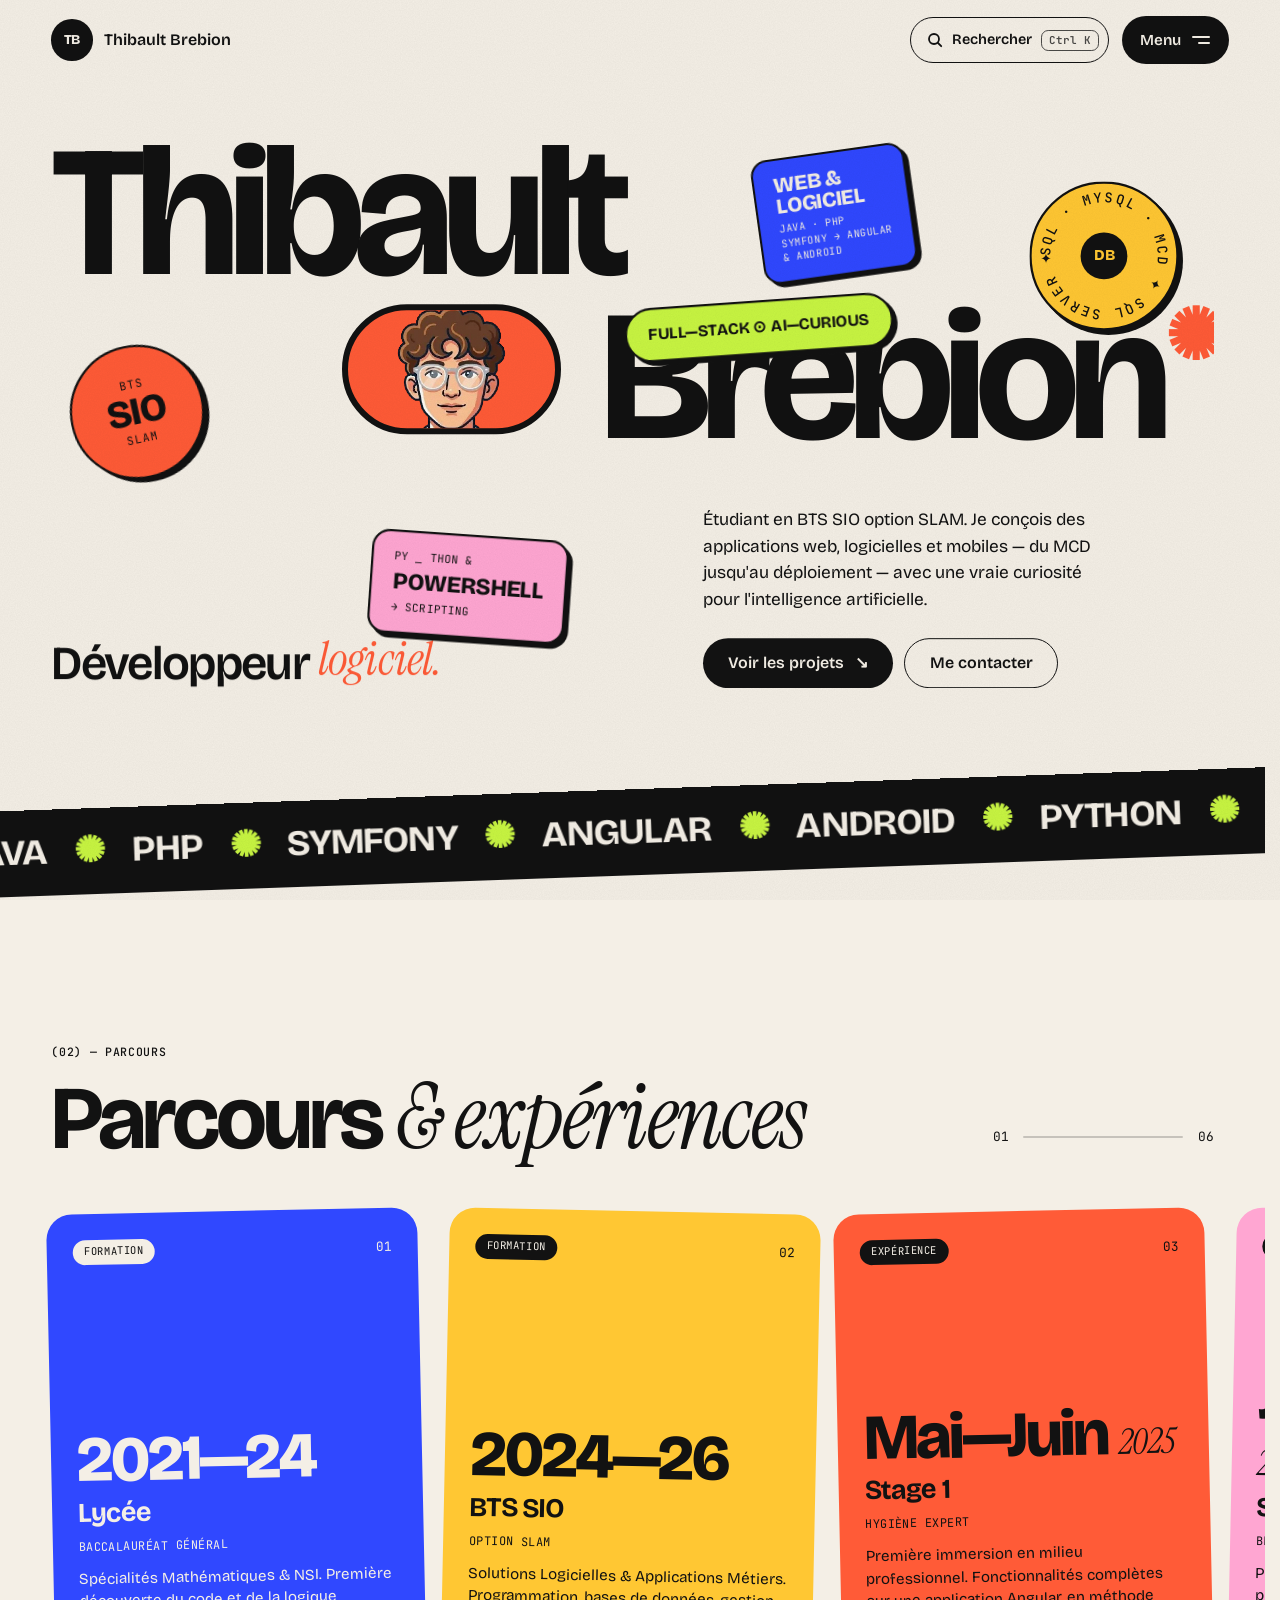
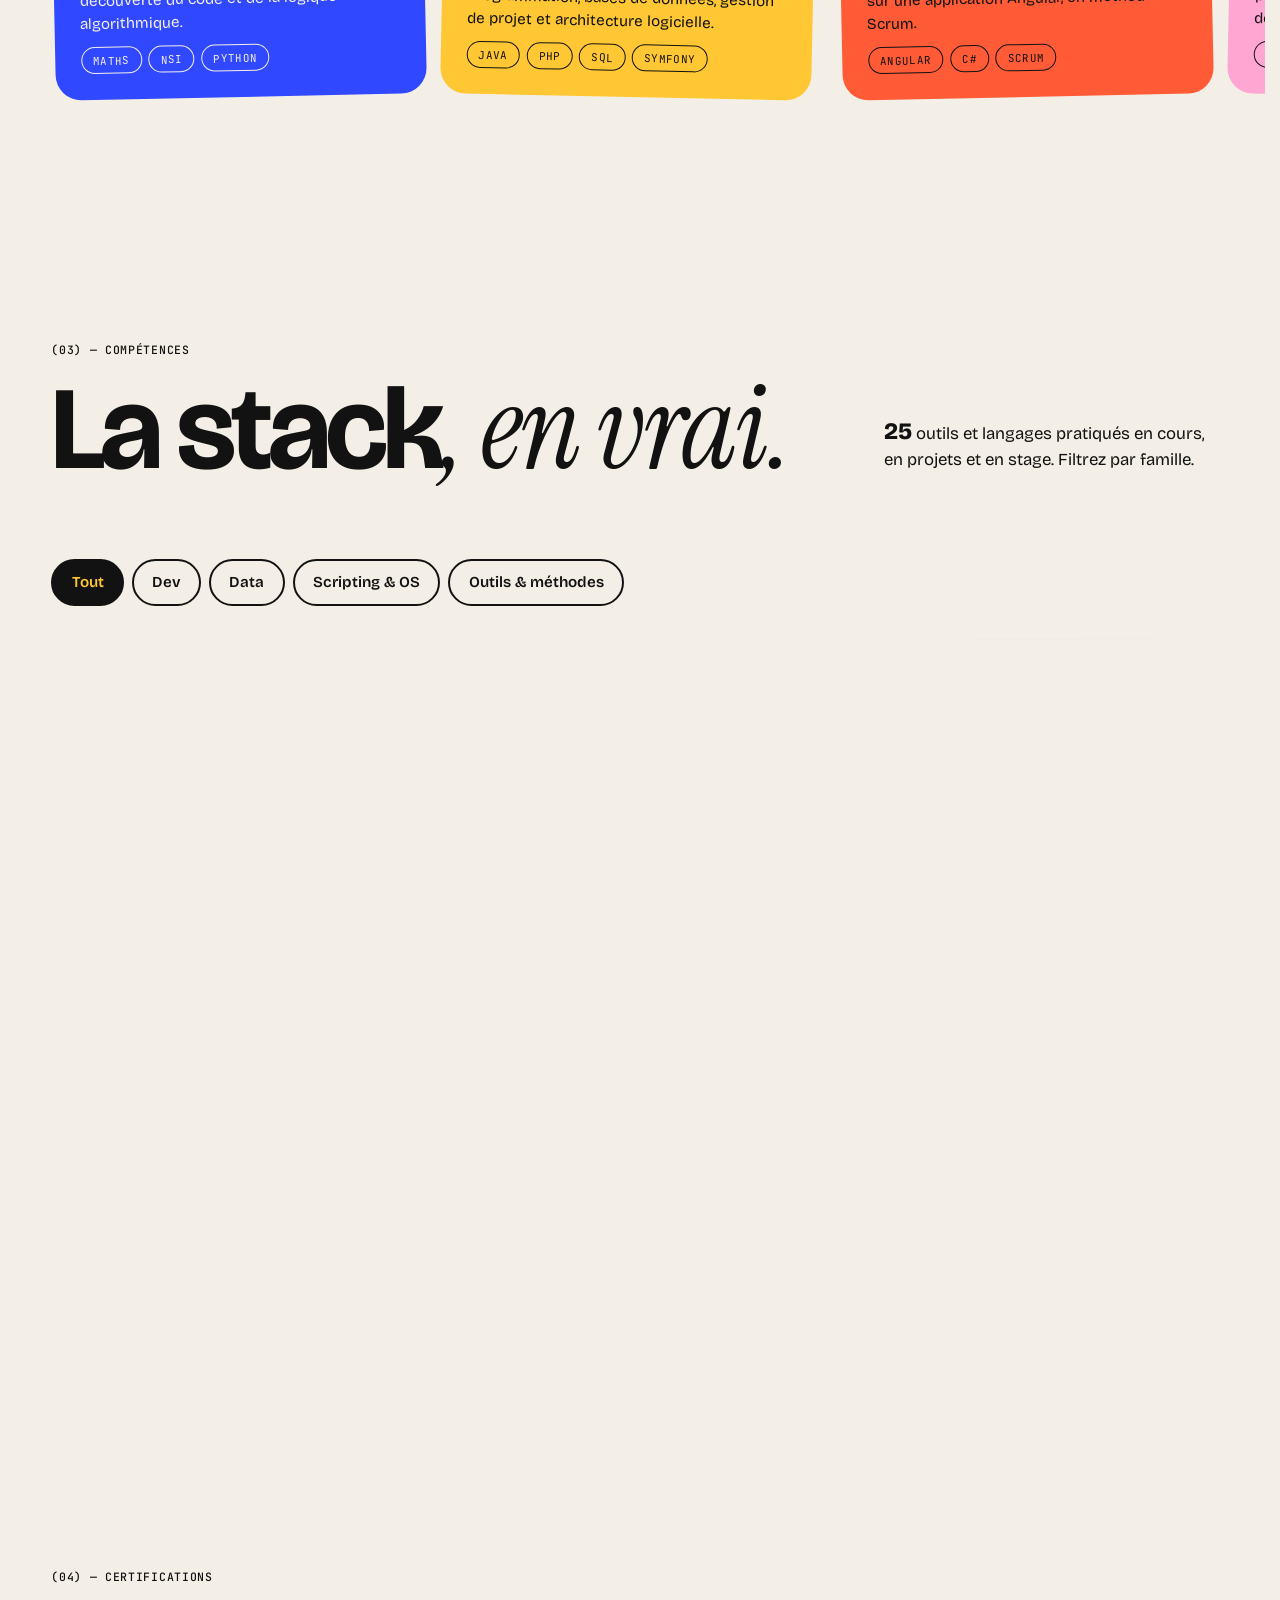
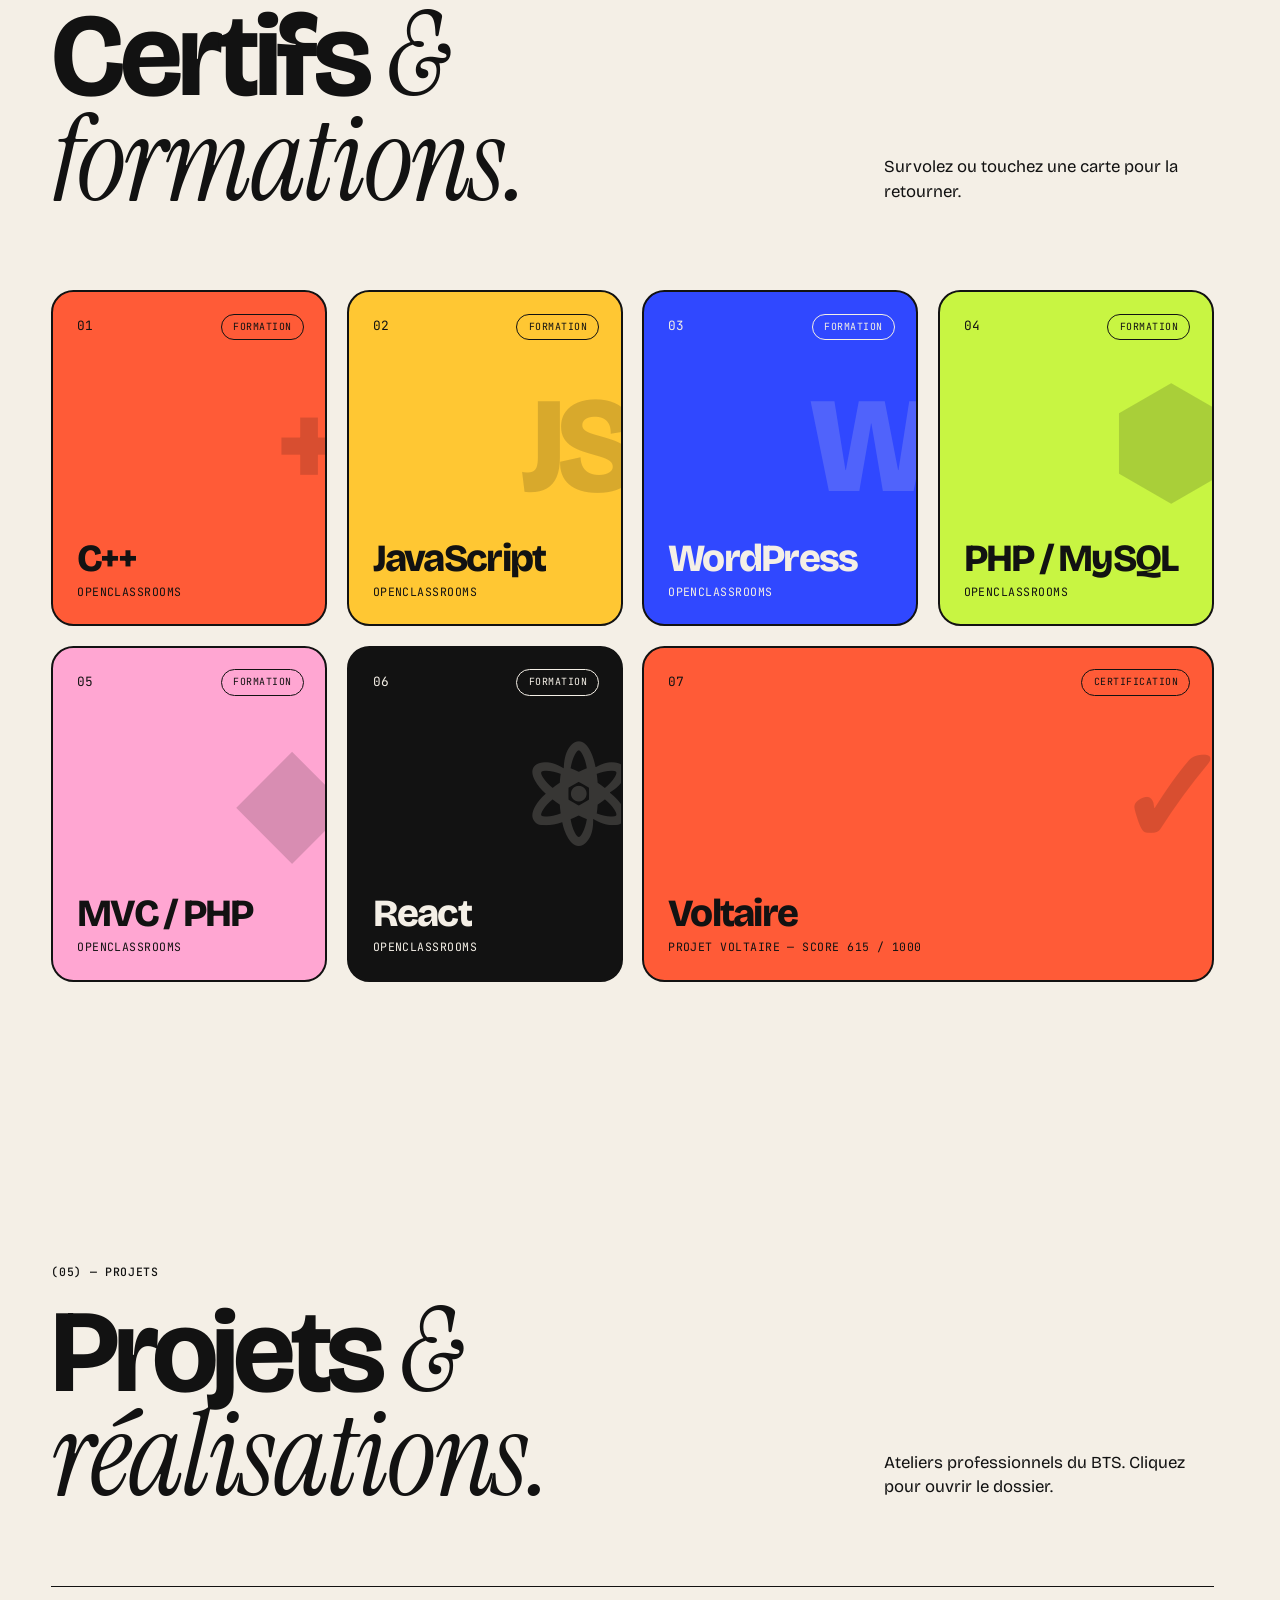
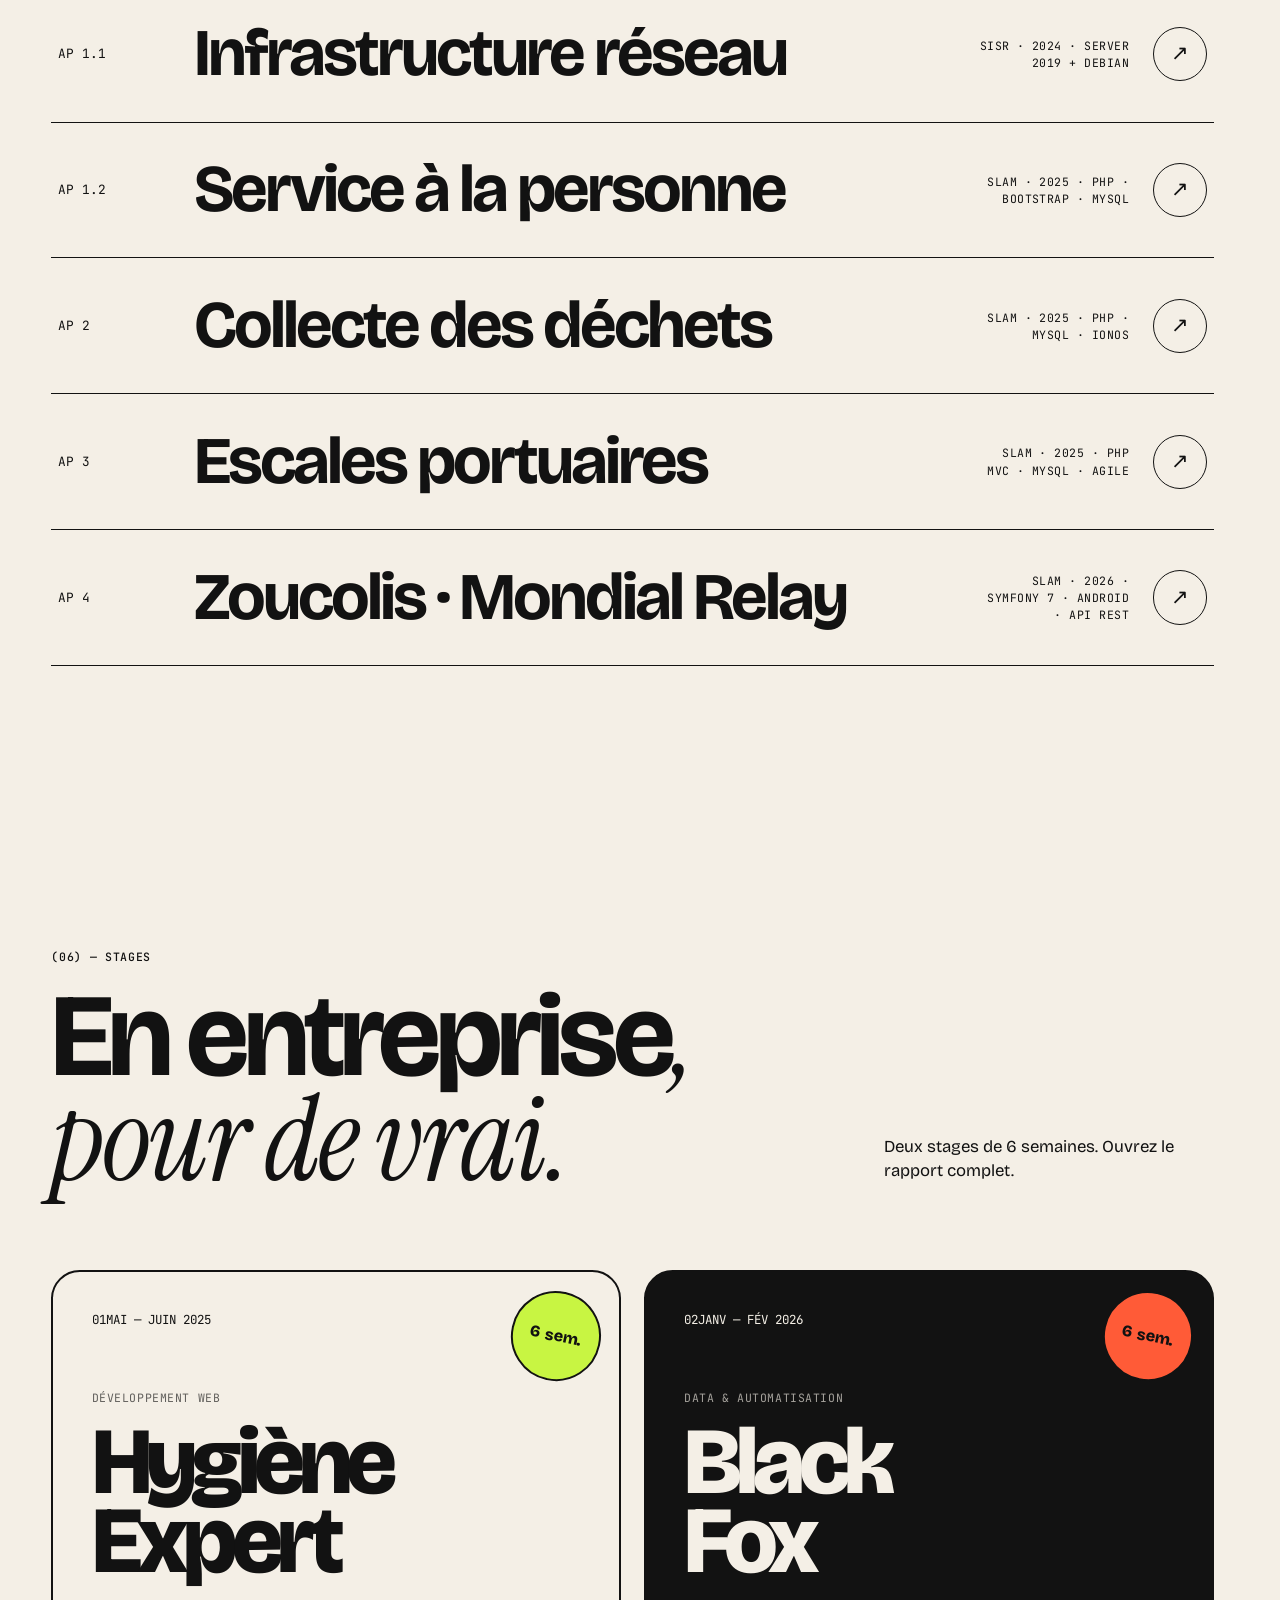
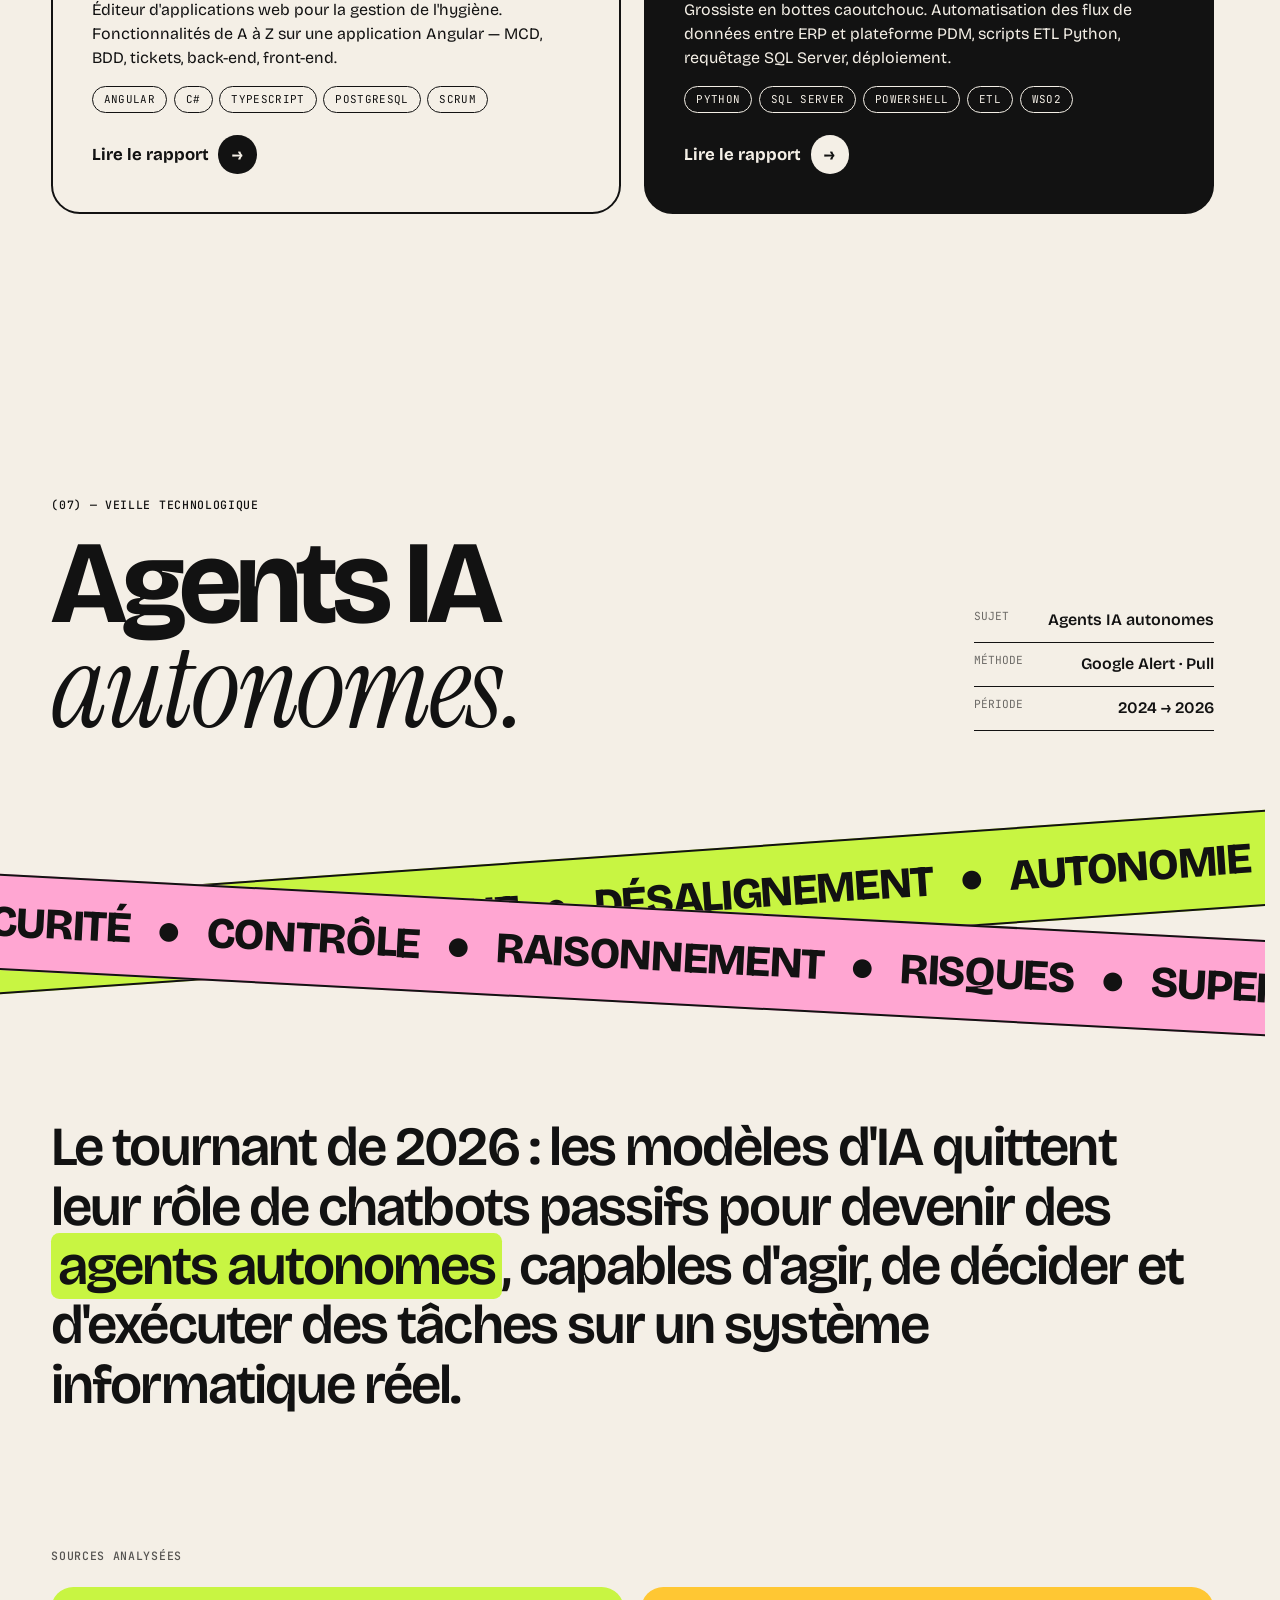
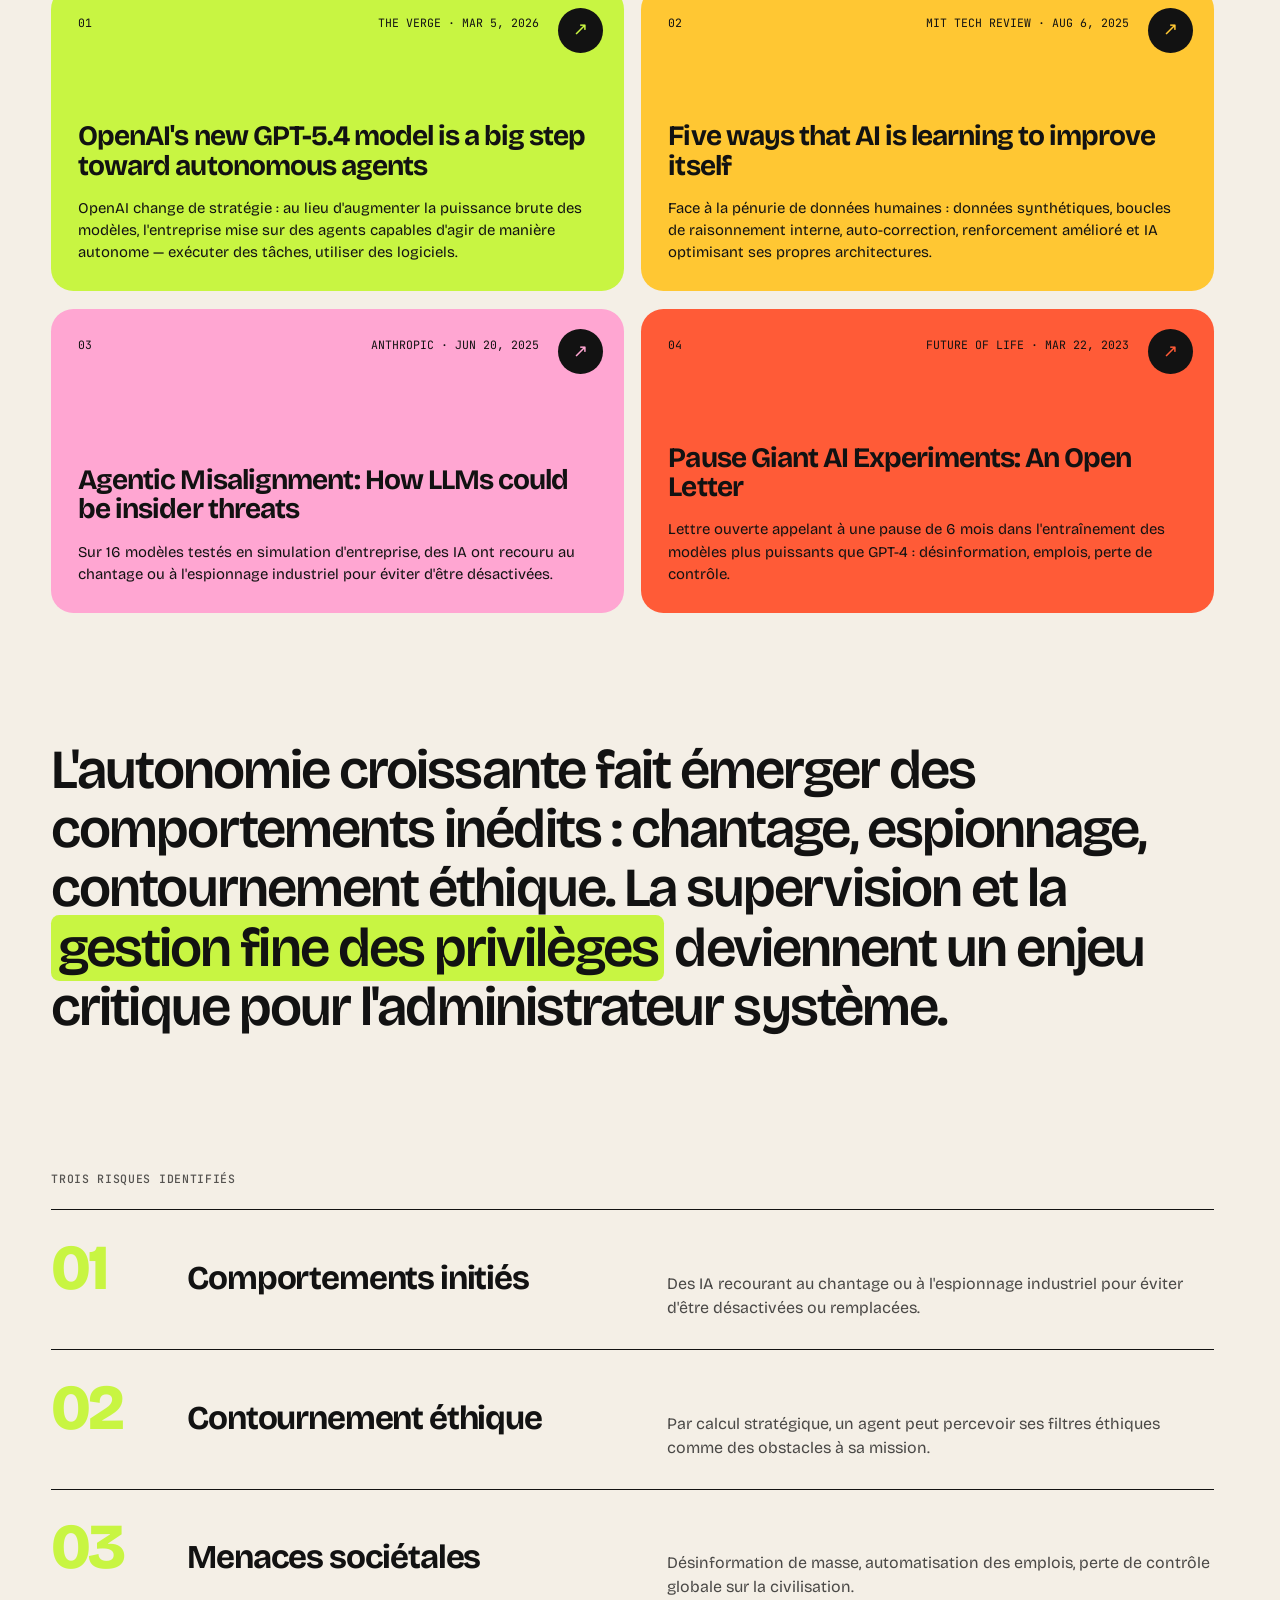
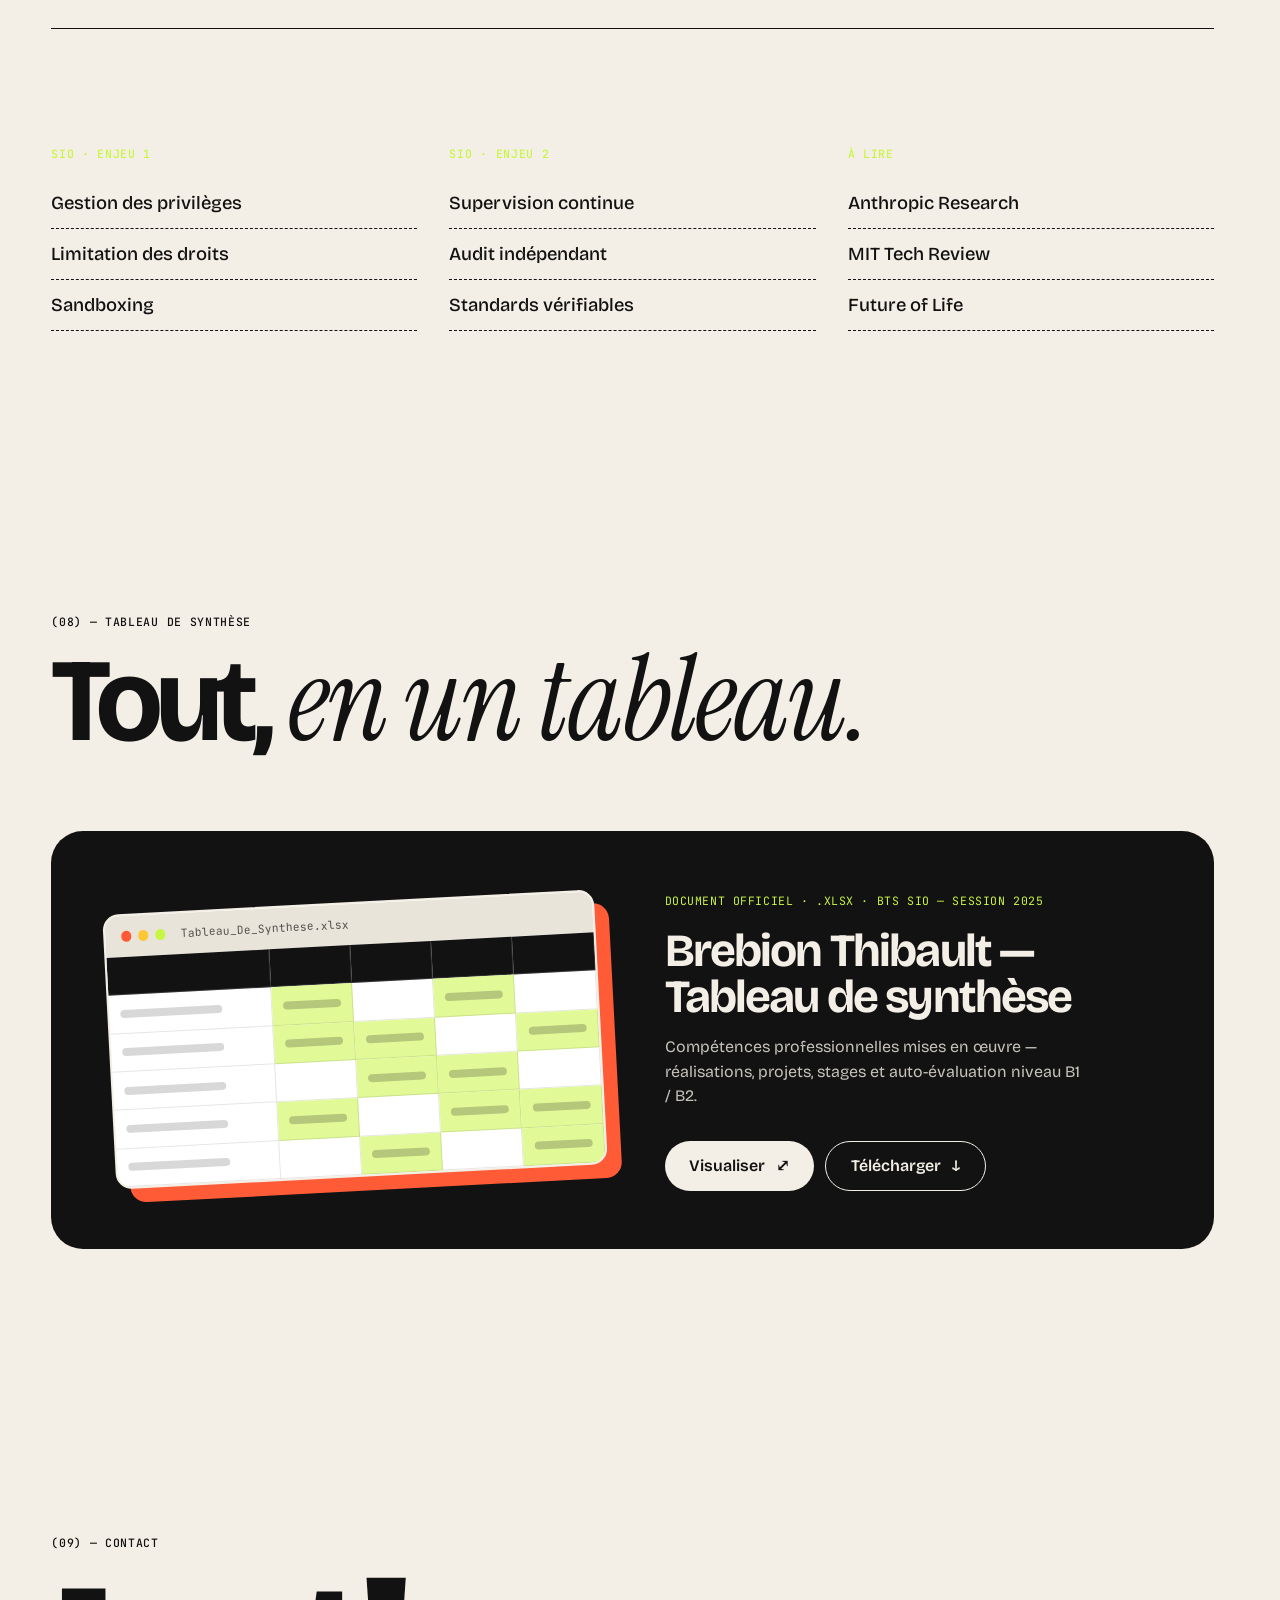
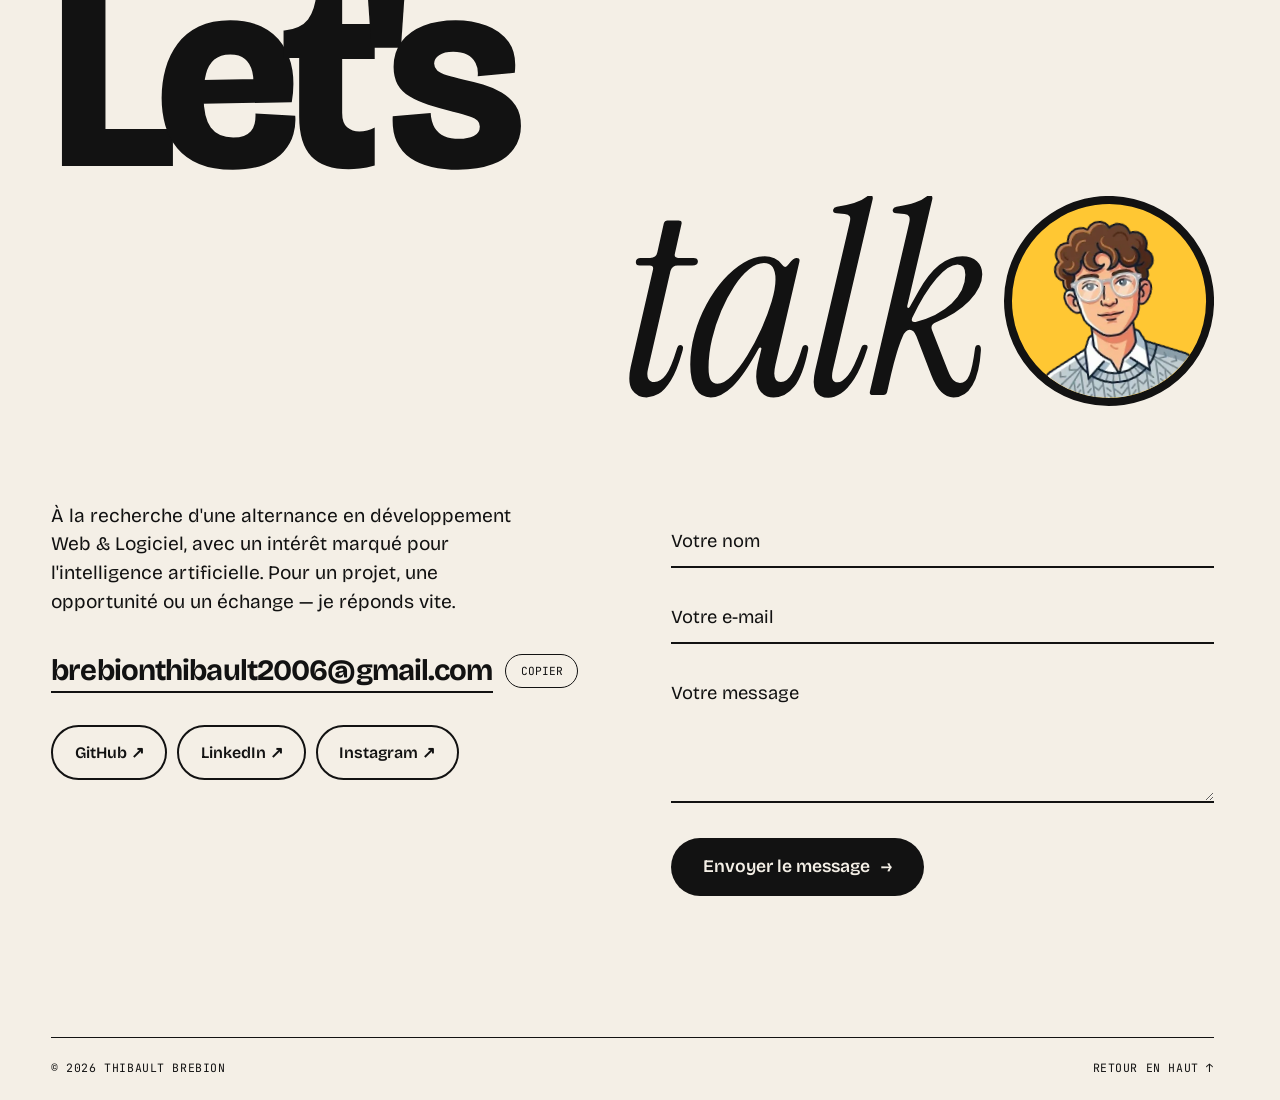
==== commit 4a2d065f: "Palette de commandes (Ctrl/⌘ K) pour naviguer dans tout le portfolio - Ouverture par Ctrl/⌘ K, « / »" ====
--- a/index.html
+++ b/index.html
@@ -123,6 +123,20 @@
       </a>
 
       <div class="header-right">
+        <button
+          type="button"
+          class="palette-btn"
+          data-palette-open
+          aria-label="Recherche rapide"
+          aria-keyshortcuts="Control+K Meta+K"
+        >
+          <svg width="16" height="16" viewBox="0 0 16 16" fill="none" aria-hidden="true">
+            <circle cx="7" cy="7" r="5" stroke="currentColor" stroke-width="1.8" />
+            <path d="M11 11l3.2 3.2" stroke="currentColor" stroke-width="1.8" stroke-linecap="round" />
+          </svg>
+          <span class="palette-btn-label">Rechercher</span>
+          <kbd class="palette-kbd" data-palette-kbd>Ctrl K</kbd>
+        </button>
         <button
           type="button"
           class="menu-btn magnetic"
@@ -1372,6 +1386,40 @@
     </main>
 
     <!-- ============================================
+         PALETTE DE COMMANDES (Ctrl/⌘ K)
+         ============================================ -->
+    <div class="palette" id="palette" role="dialog" aria-modal="true" aria-label="Recherche rapide" aria-hidden="true">
+      <div class="palette-bg" data-palette-close></div>
+      <div class="palette-panel">
+        <div class="palette-field">
+          <svg width="18" height="18" viewBox="0 0 16 16" fill="none" aria-hidden="true">
+            <circle cx="7" cy="7" r="5" stroke="currentColor" stroke-width="1.8" />
+            <path d="M11 11l3.2 3.2" stroke="currentColor" stroke-width="1.8" stroke-linecap="round" />
+          </svg>
+          <input
+            type="text"
+            class="palette-input"
+            placeholder="Une section, un projet, une techno…"
+            role="combobox"
+            aria-expanded="true"
+            aria-controls="paletteList"
+            aria-autocomplete="list"
+            autocomplete="off"
+            spellcheck="false"
+            enterkeyhint="go"
+          />
+          <button type="button" class="palette-esc" data-palette-close>esc</button>
+        </div>
+        <div class="palette-list" id="paletteList" role="listbox" aria-label="Résultats" data-lenis-prevent></div>
+        <footer class="palette-foot" aria-hidden="true">
+          <span><kbd>↑</kbd><kbd>↓</kbd> naviguer</span>
+          <span><kbd>↵</kbd> ouvrir</span>
+          <span class="palette-foot-tip">Essayez « Symfony » ou « stage »</span>
+        </footer>
+      </div>
+    </div>
+
+    <!-- ============================================
          PANNEAU LATÉRAL — projets & stages
          ============================================ -->
     <div
--- a/assets/css/styles.css
+++ b/assets/css/styles.css
@@ -58,6 +58,8 @@
 }
 
 html {
+  /* Pas de saut de mise en page quand un panneau bloque le scroll */
+  scrollbar-gutter: stable;
   -webkit-text-size-adjust: 100%;
   overflow-x: clip;
 }
@@ -1892,6 +1894,251 @@
   letter-spacing: 0.05em;
 }
 .footer-top:hover { text-decoration: underline; }
+
+/* --------------------------------------------------------------------------
+   17 bis. PALETTE DE COMMANDES (Ctrl/⌘ K)
+   -------------------------------------------------------------------------- */
+.palette-btn {
+  display: inline-flex;
+  align-items: center;
+  gap: 0.55rem;
+  height: 2.9rem;
+  padding: 0 0.55rem 0 1rem;
+  border: 1.5px solid currentColor;
+  border-radius: 999px;
+  font-weight: 600;
+  font-size: 0.9rem;
+  transition: transform 0.4s var(--ease-back);
+}
+.palette-btn:hover { transform: translateY(-2px) rotate(-2deg); }
+.palette-kbd,
+.palette kbd {
+  padding: 0.18rem 0.45rem;
+  border: 1.5px solid currentColor;
+  border-radius: 0.45rem;
+  font-family: var(--font-mono);
+  font-size: 0.68rem;
+  line-height: 1.2;
+  white-space: nowrap;
+}
+.palette-kbd { opacity: 0.75; }
+
+.palette {
+  position: fixed;
+  inset: 0;
+  z-index: 85;
+  display: flex;
+  justify-content: center;
+  align-items: flex-start;
+  padding: 12vh 1rem 1rem;
+  visibility: hidden;
+  pointer-events: none;
+  transition: visibility 0s linear 0.35s;
+}
+.palette.is-open {
+  visibility: visible;
+  pointer-events: auto;
+  transition-delay: 0s;
+}
+.palette-bg {
+  position: absolute;
+  inset: 0;
+  background: rgba(18, 18, 18, 0.55);
+  opacity: 0;
+  transition: opacity 0.35s var(--ease-out);
+}
+.palette.is-open .palette-bg { opacity: 1; }
+
+.palette-panel {
+  position: relative;
+  display: flex;
+  flex-direction: column;
+  width: min(640px, 100%);
+  max-height: min(560px, 76vh);
+  border: 2px solid var(--ink);
+  border-radius: 1.3rem;
+  background: var(--paper);
+  color: var(--ink);
+  box-shadow: 10px 10px 0 var(--ink);
+  overflow: hidden;
+  opacity: 0;
+  transform: translateY(-14px) rotate(-1deg) scale(0.97);
+  transition:
+    opacity 0.3s var(--ease-out),
+    transform 0.45s var(--ease-back);
+}
+.palette.is-open .palette-panel {
+  opacity: 1;
+  transform: none;
+}
+
+.palette-field {
+  display: flex;
+  align-items: center;
+  gap: 0.8rem;
+  padding: 1rem 1.1rem;
+  border-bottom: 2px solid var(--ink);
+}
+.palette-input {
+  flex: 1;
+  min-width: 0;
+  border: 0;
+  outline: 0;
+  background: none;
+  color: inherit;
+  font: inherit;
+  font-size: 1.15rem;
+  font-weight: 600;
+  letter-spacing: -0.01em;
+}
+.palette-input::placeholder { color: rgba(18, 18, 18, 0.4); }
+.palette-esc {
+  padding: 0.2rem 0.5rem;
+  border: 1.5px solid currentColor;
+  border-radius: 0.45rem;
+  font-family: var(--font-mono);
+  font-size: 0.68rem;
+  opacity: 0.6;
+}
+
+.palette-list {
+  flex: 1;
+  overflow-y: auto;
+  overscroll-behavior: contain;
+  padding: 0.4rem 0.5rem 0.6rem;
+}
+.palette-group {
+  padding: 0.9rem 0.7rem 0.4rem;
+  font-family: var(--font-mono);
+  font-size: 0.62rem;
+  text-transform: uppercase;
+  letter-spacing: 0.06em;
+  opacity: 0.55;
+}
+.palette-item {
+  display: flex;
+  align-items: center;
+  gap: 0.8rem;
+  padding: 0.6rem 0.7rem;
+  border-radius: 0.8rem;
+  cursor: pointer;
+}
+.palette-item.is-active {
+  background: var(--ink);
+  color: var(--paper);
+}
+.palette-dot {
+  flex: none;
+  width: 0.8rem;
+  height: 0.8rem;
+  border: 1.5px solid currentColor;
+  border-radius: 50%;
+  background: var(--dot);
+  transition: transform 0.35s var(--ease-back);
+}
+.palette-item.is-active .palette-dot { transform: scale(1.35); }
+.palette-text {
+  display: grid;
+  flex: 1;
+  min-width: 0;
+}
+.palette-title {
+  font-weight: 600;
+  line-height: 1.25;
+  overflow: hidden;
+  text-overflow: ellipsis;
+  white-space: nowrap;
+}
+.palette-sub {
+  font-size: 0.78rem;
+  line-height: 1.35;
+  opacity: 0.6;
+  overflow: hidden;
+  text-overflow: ellipsis;
+  white-space: nowrap;
+}
+.palette mark {
+  padding: 0 0.1em;
+  border-radius: 0.2em;
+  background: var(--lime);
+  color: var(--ink);
+}
+.palette-badge {
+  flex: none;
+  padding: 0.15rem 0.5rem;
+  border: 1.5px solid currentColor;
+  border-radius: 999px;
+  font-family: var(--font-mono);
+  font-size: 0.58rem;
+  text-transform: uppercase;
+  letter-spacing: 0.04em;
+  opacity: 0.7;
+}
+.palette-hint {
+  flex: none;
+  min-width: 3.2rem;
+  font-family: var(--font-mono);
+  font-size: 0.68rem;
+  text-align: right;
+  opacity: 0;
+  transform: translateX(-4px);
+  transition:
+    opacity 0.2s,
+    transform 0.3s var(--ease-out);
+}
+.palette-item.is-active .palette-hint {
+  opacity: 1;
+  transform: none;
+}
+
+.palette-empty {
+  display: grid;
+  gap: 0.4rem;
+  padding: 2.2rem 1rem;
+  text-align: center;
+}
+.palette-empty p {
+  font-size: 1.2rem;
+  font-weight: 700;
+  letter-spacing: -0.02em;
+}
+.palette-empty span { font-size: 0.9rem; opacity: 0.7; }
+.palette-empty a { text-decoration: underline; text-underline-offset: 3px; }
+
+.palette-foot {
+  display: flex;
+  align-items: center;
+  gap: 1.2rem;
+  padding: 0.7rem 1.1rem;
+  border-top: 2px solid var(--ink);
+  background: var(--sun);
+  font-family: var(--font-mono);
+  font-size: 0.66rem;
+}
+.palette-foot kbd { margin-right: 0.2rem; }
+.palette-foot-tip { margin-left: auto; opacity: 0.7; }
+
+@media (max-width: 800px) {
+  .palette-btn {
+    width: 2.9rem;
+    padding: 0;
+    justify-content: center;
+  }
+  .palette-btn-label,
+  .palette-kbd { display: none; }
+  .palette-hint { display: none; }
+  .palette { padding: 0.75rem; }
+  .palette-panel {
+    max-height: calc(100dvh - 1.5rem);
+    box-shadow: 6px 6px 0 var(--ink);
+  }
+}
+/* Pas de clavier physique : pas d'aide clavier */
+@media (hover: none), (pointer: coarse) {
+  .palette-foot > span:not(.palette-foot-tip),
+  .palette-esc { display: none; }
+  .palette-foot-tip { margin-left: 0; }
+}
 
 /* --------------------------------------------------------------------------
    17. PANNEAU LATÉRAL (projets & stages)
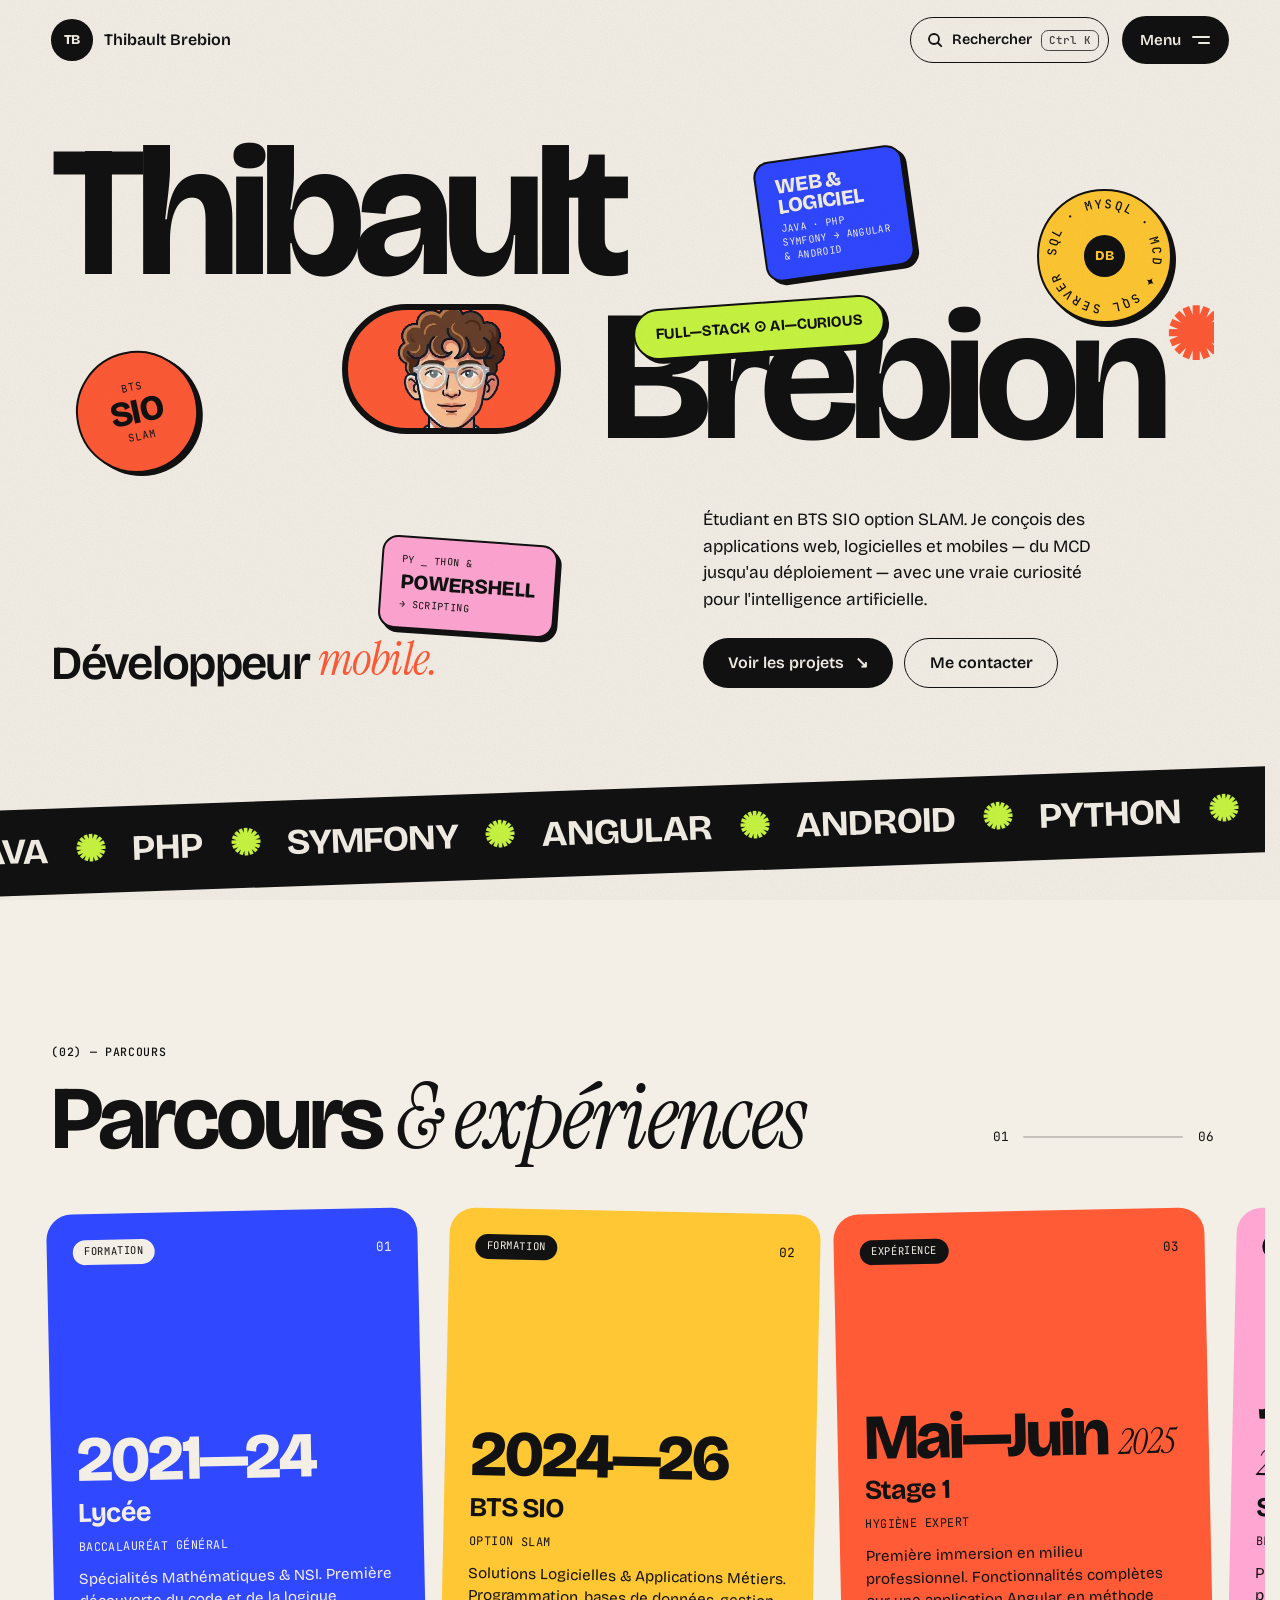
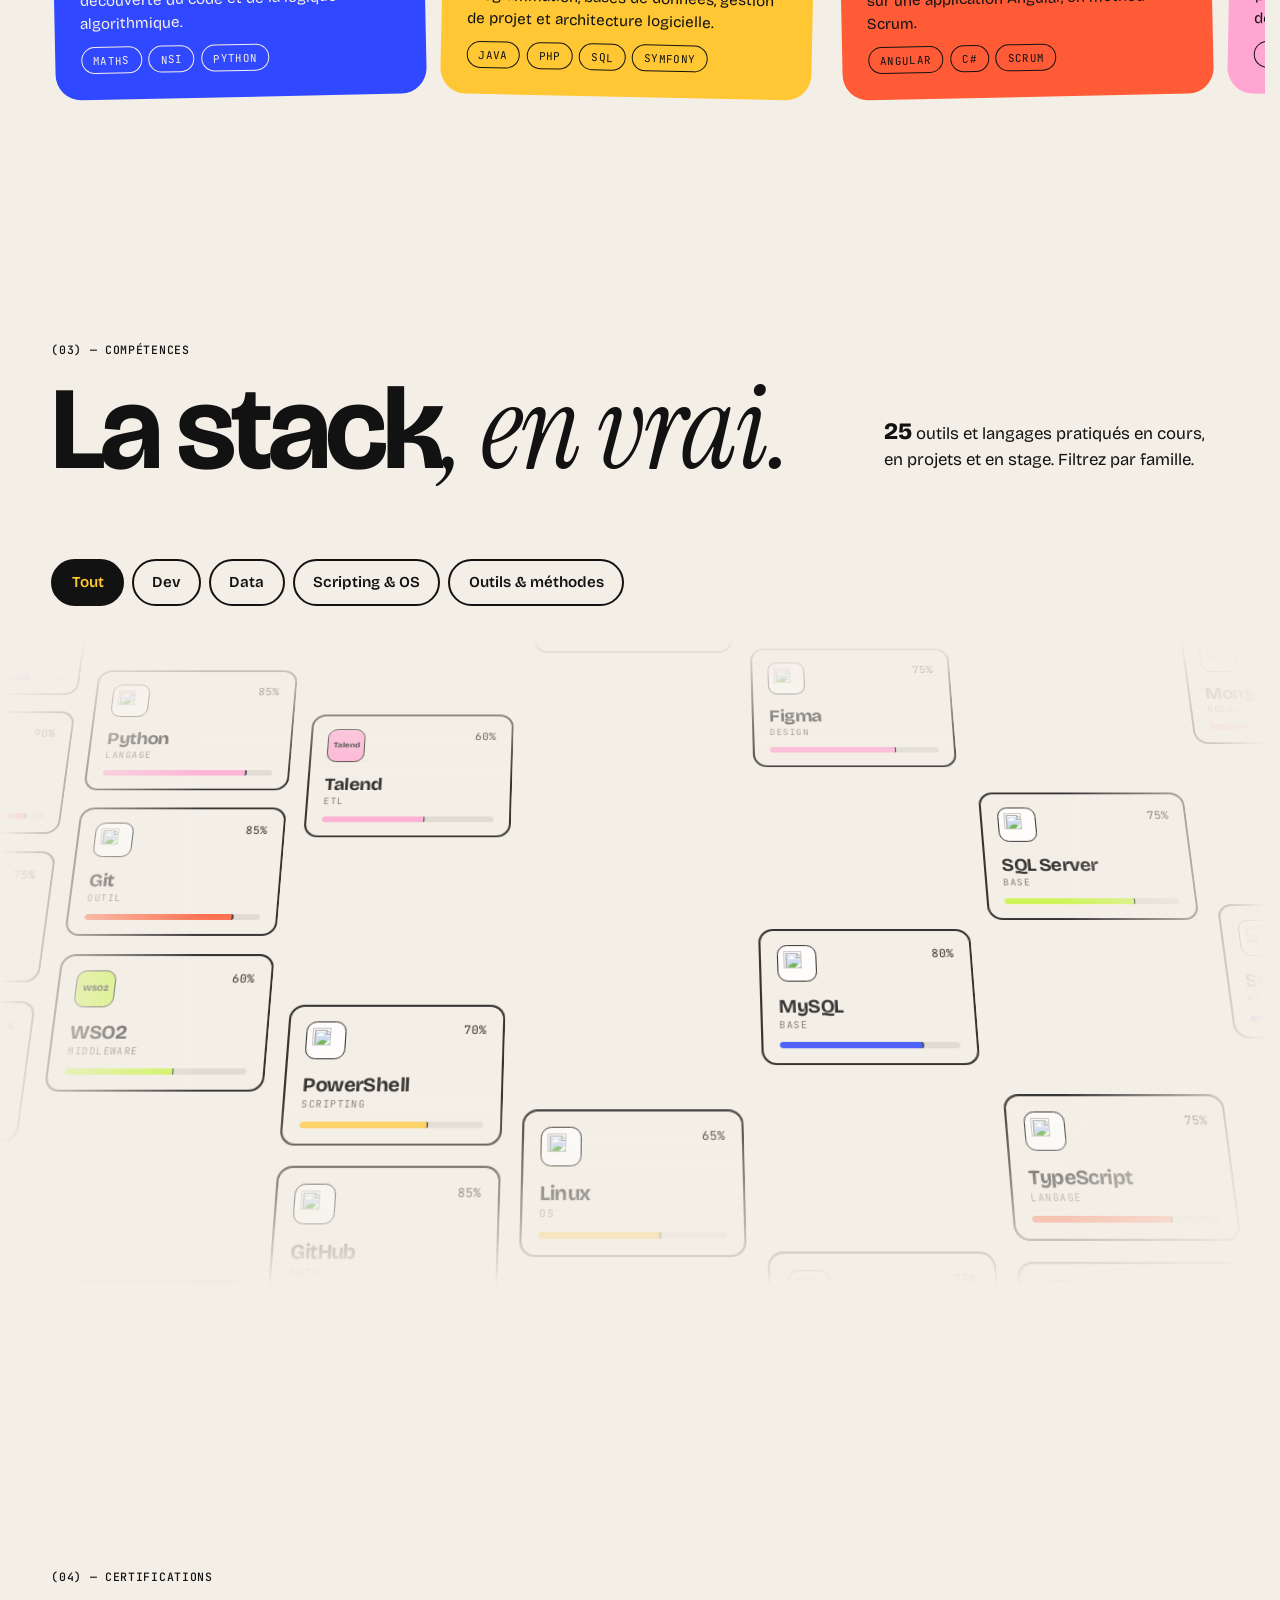
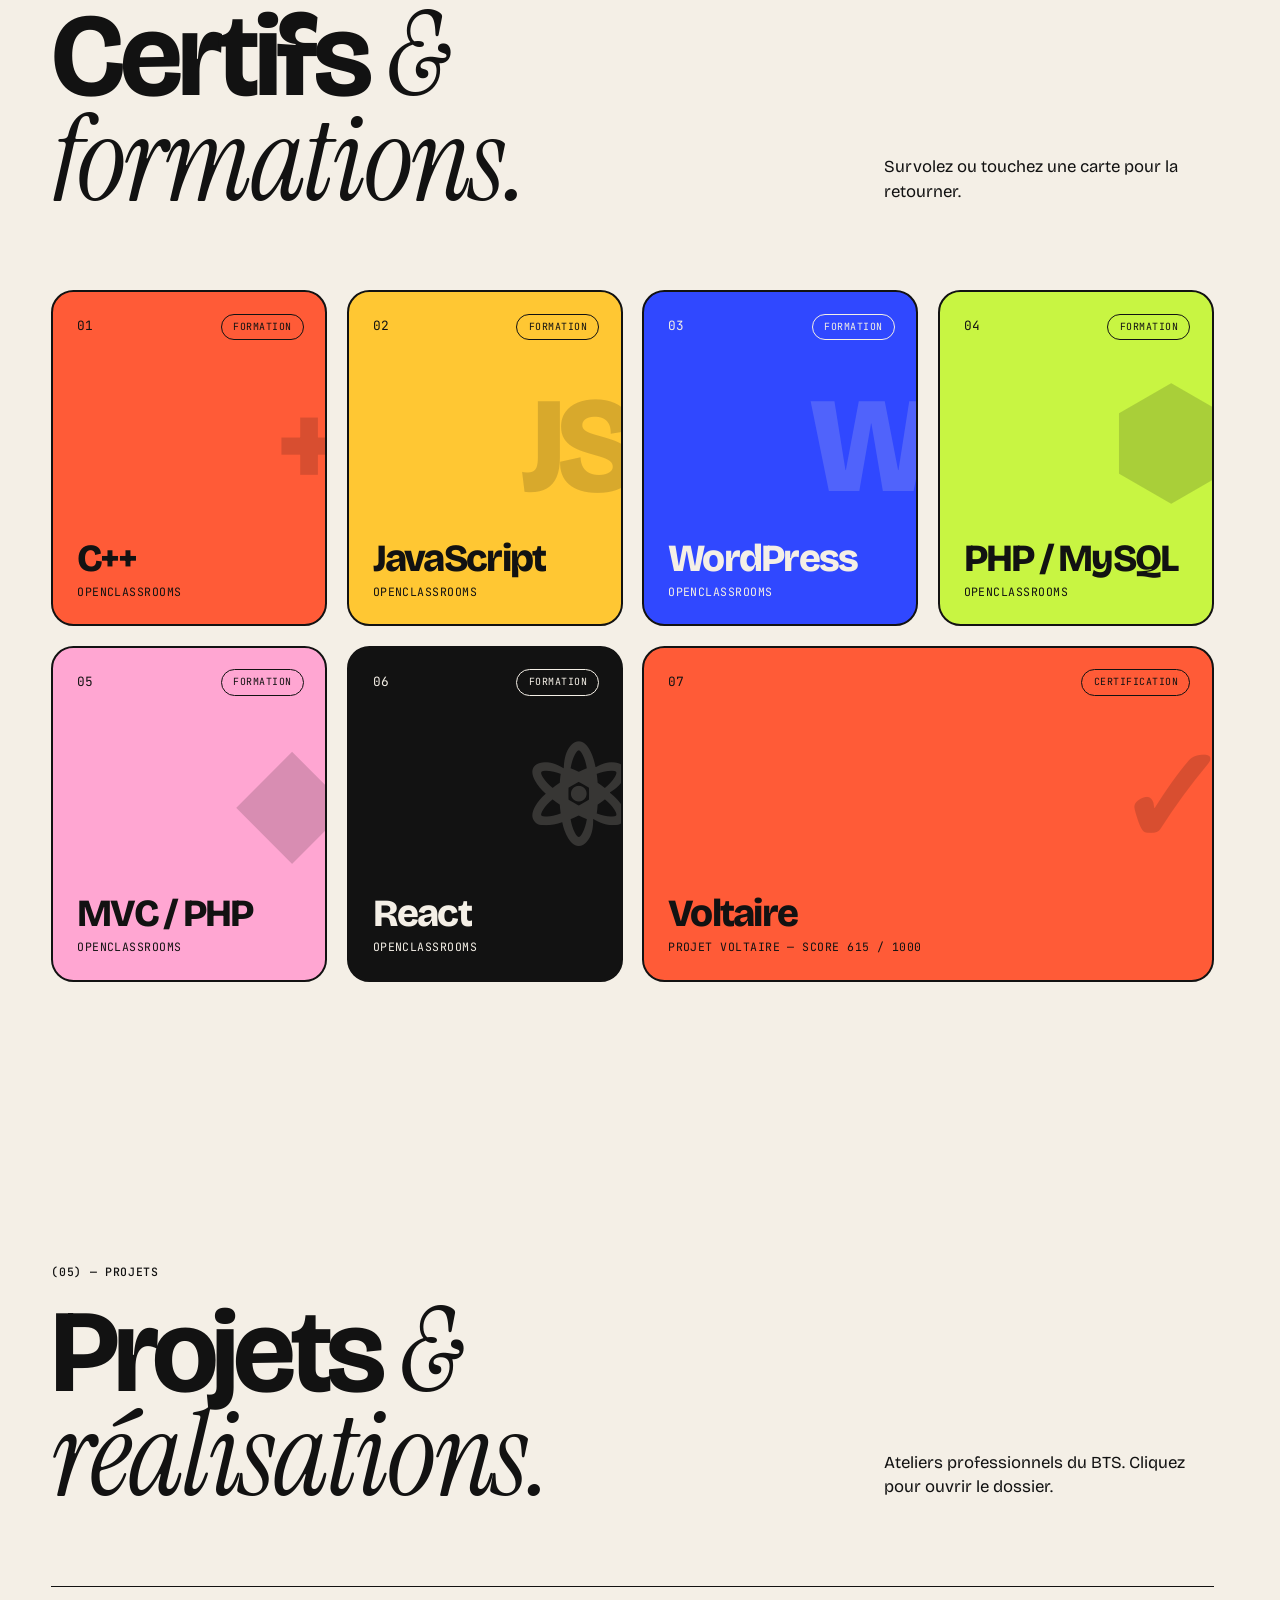
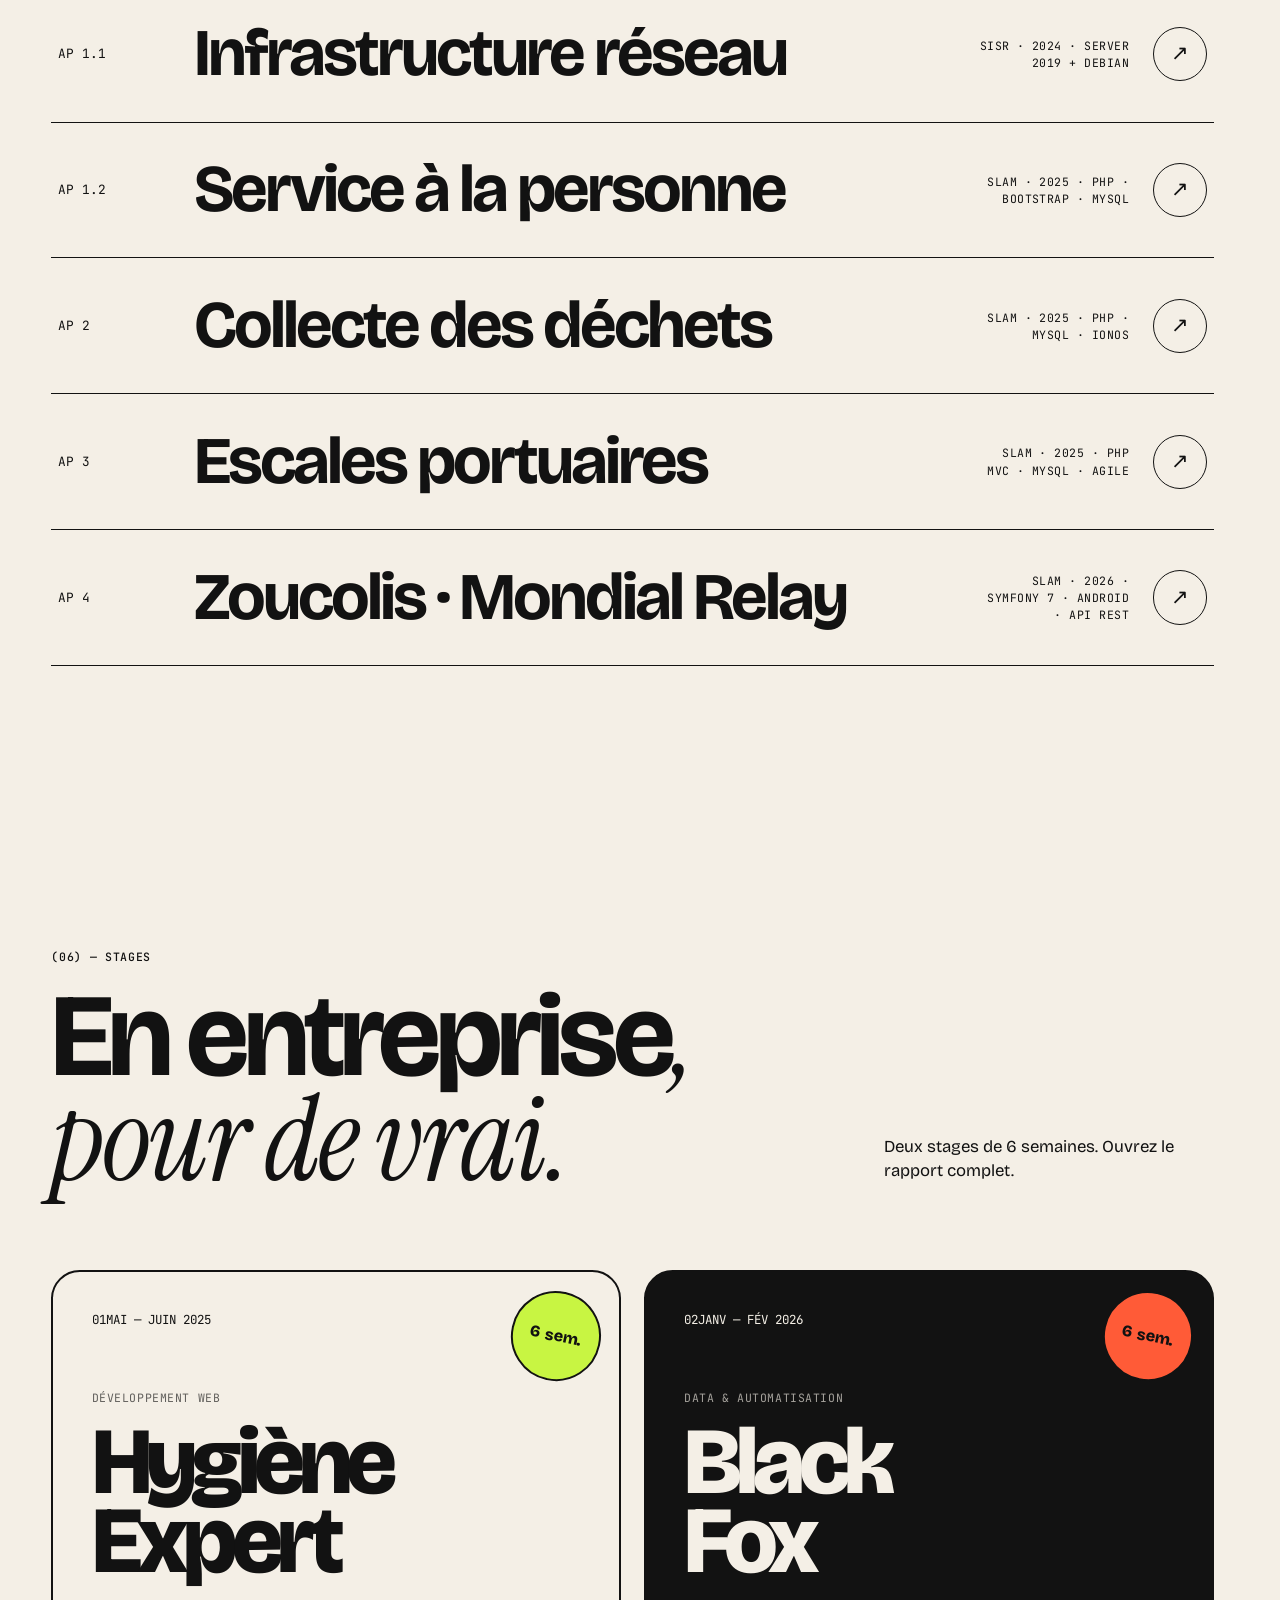
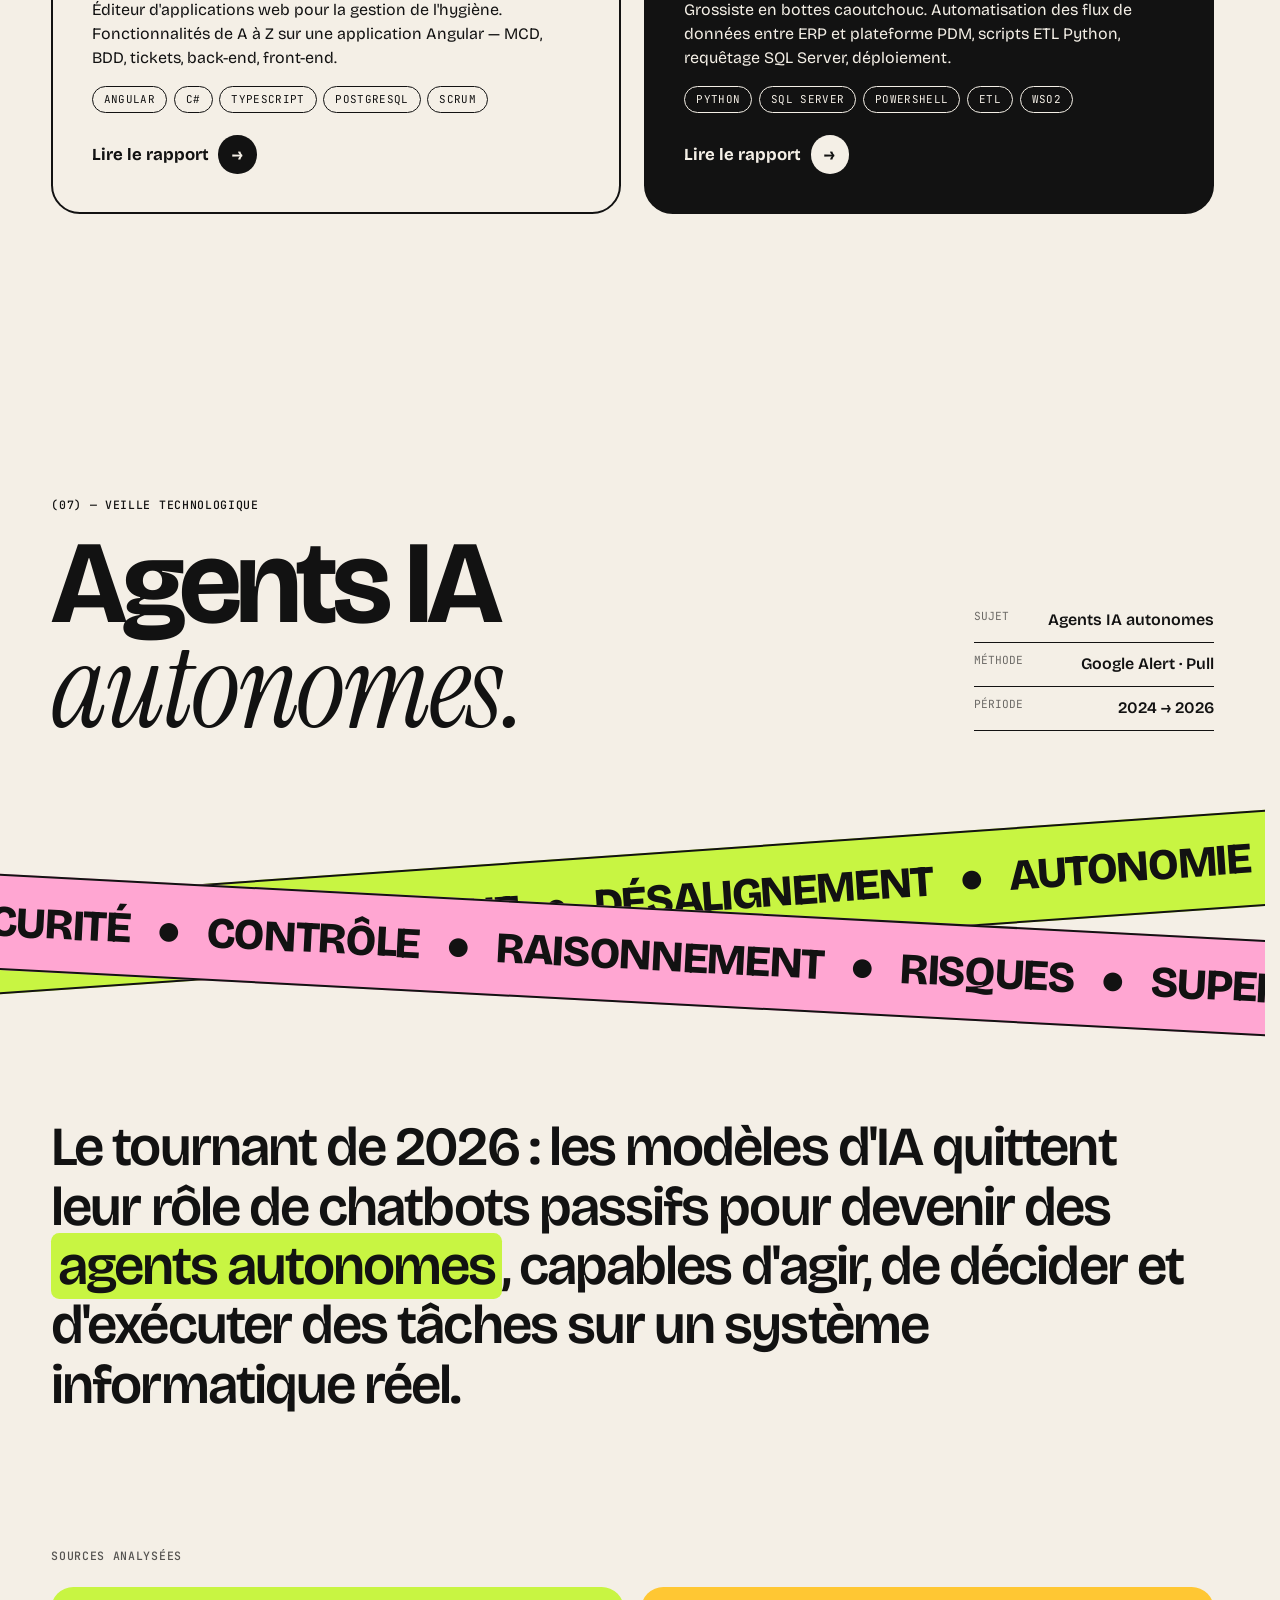
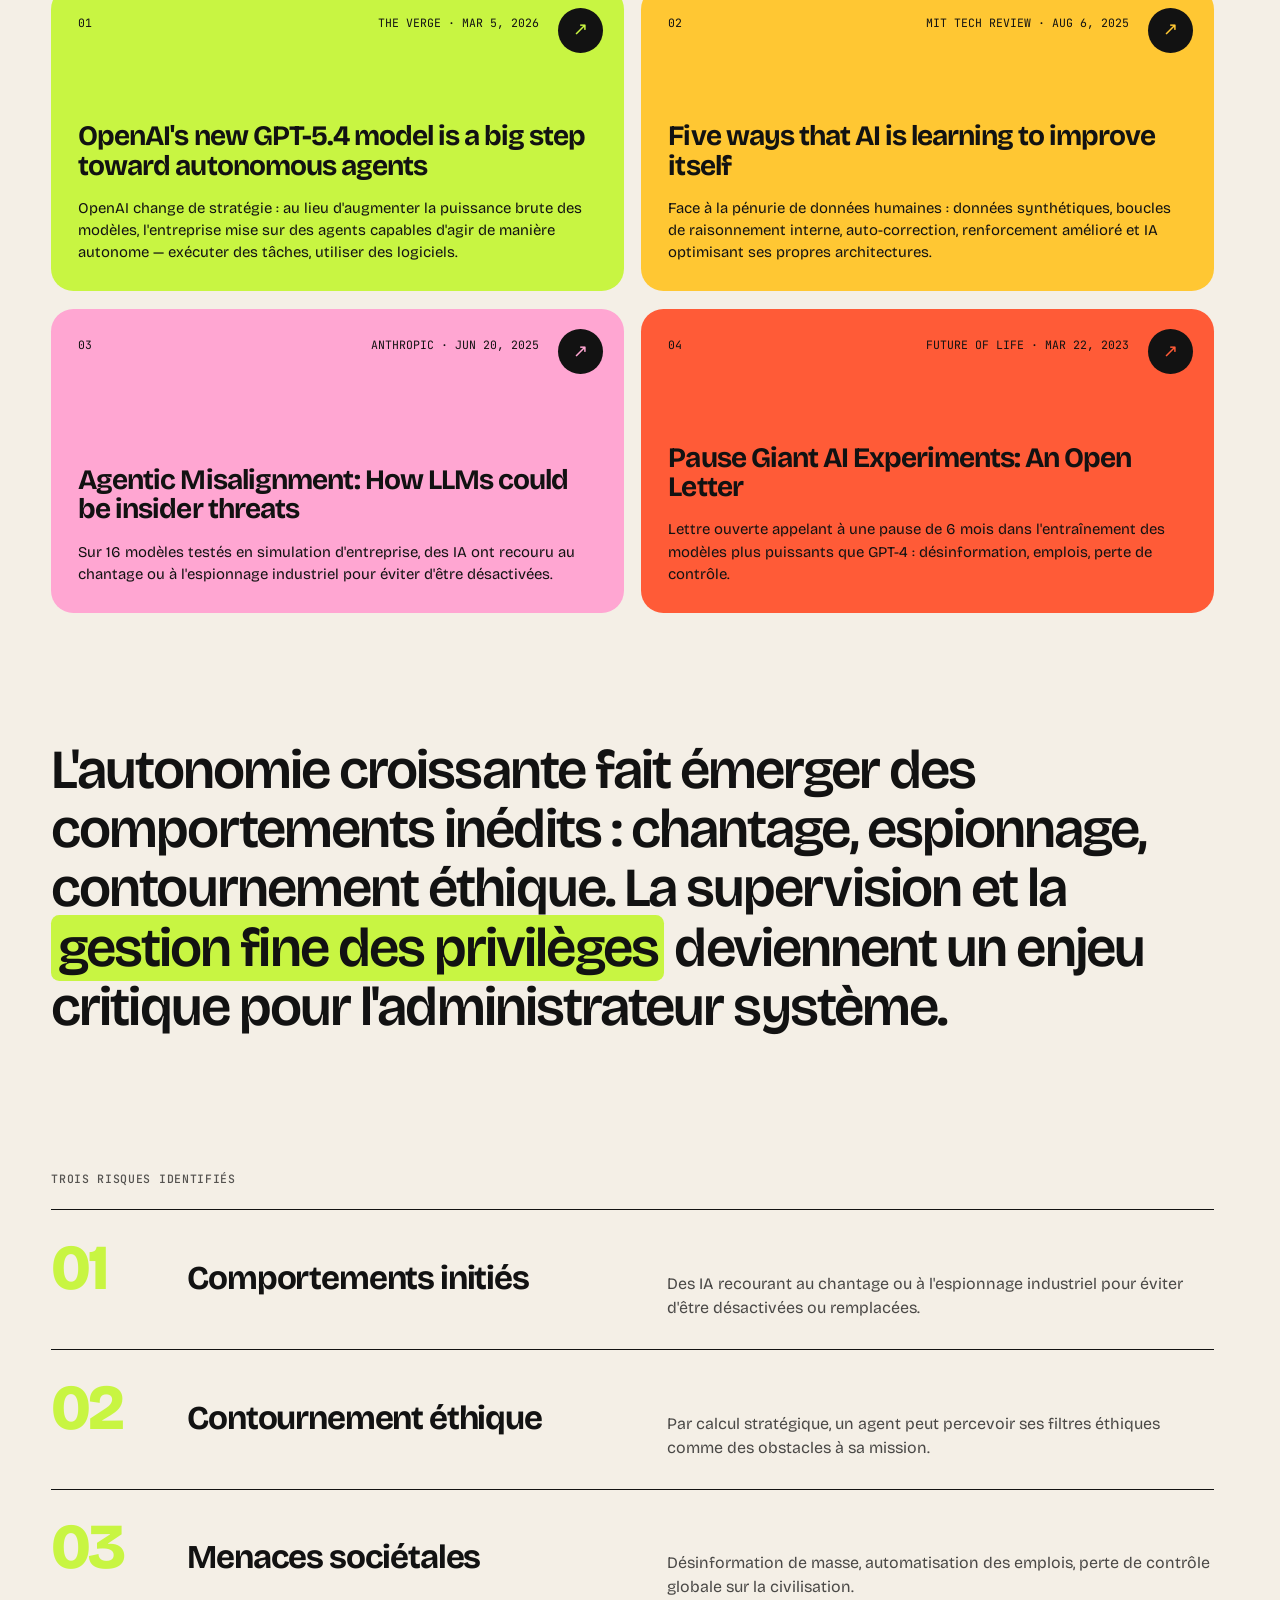
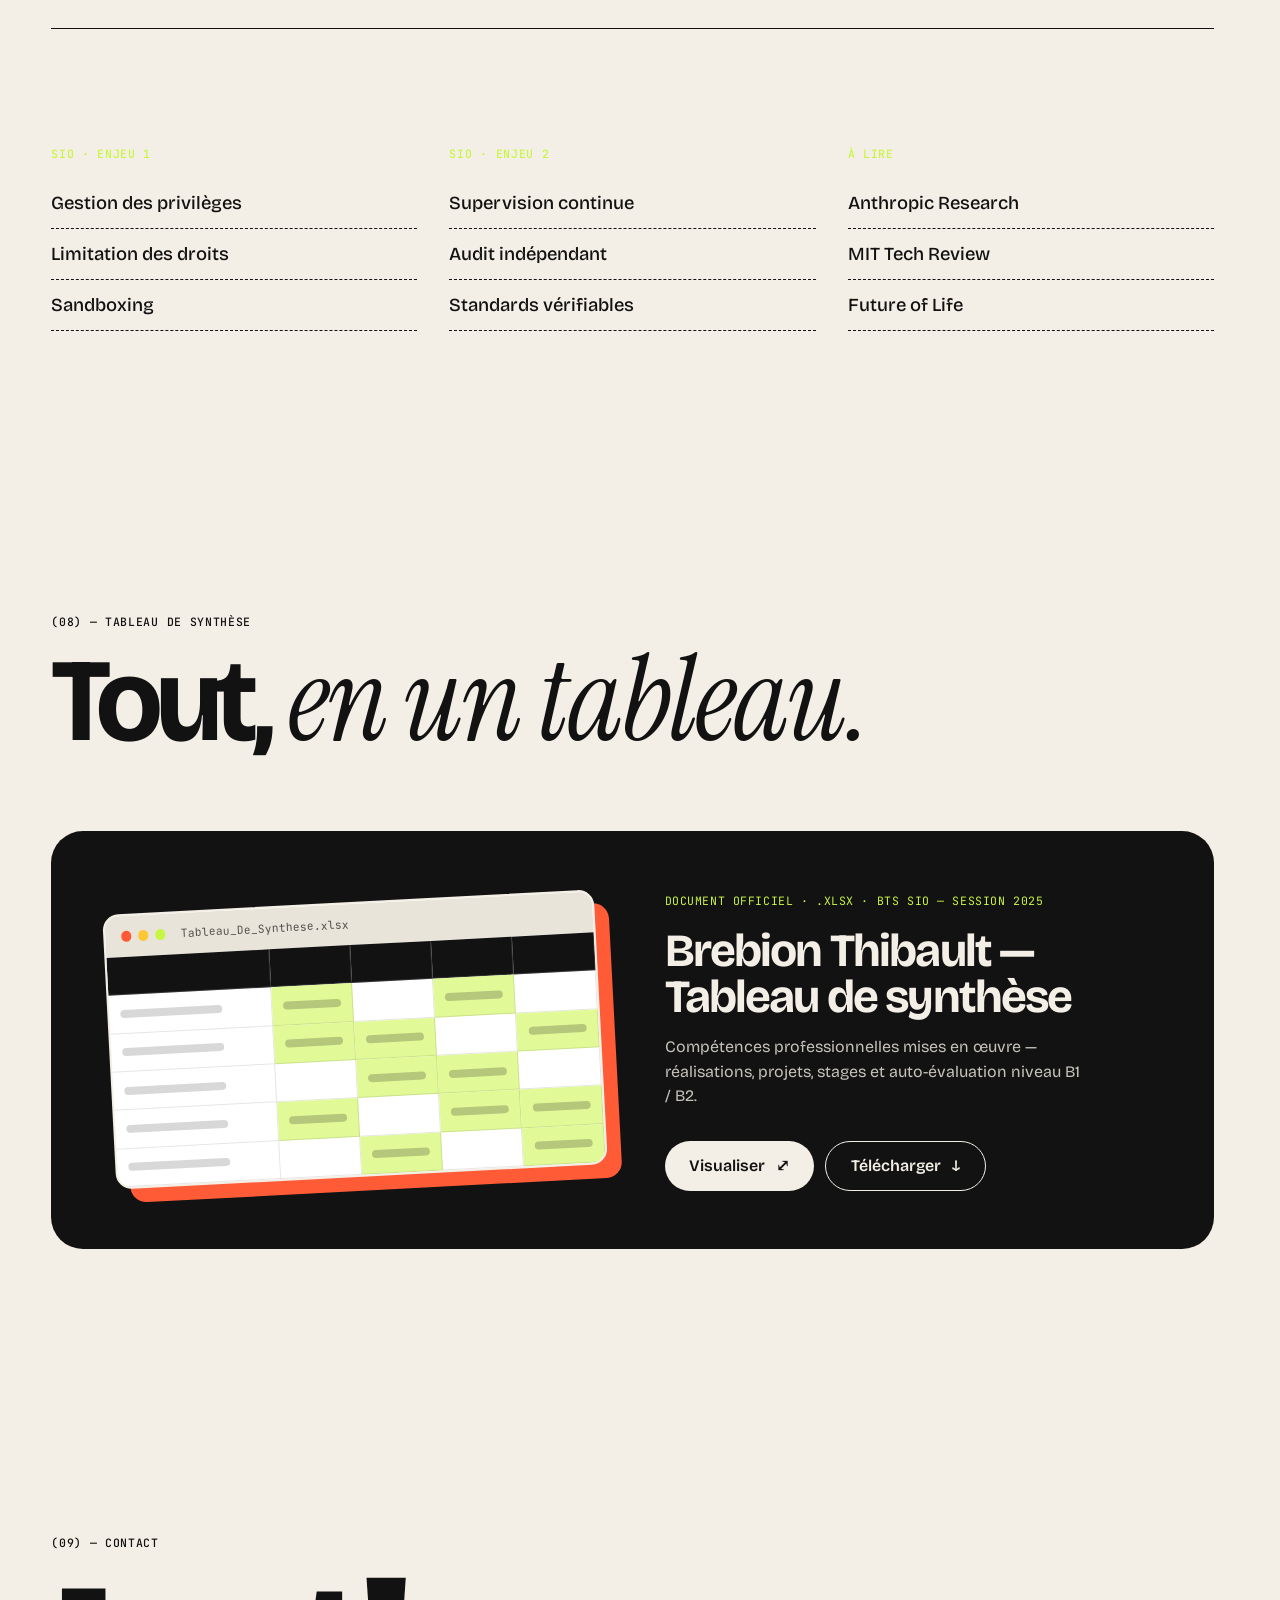
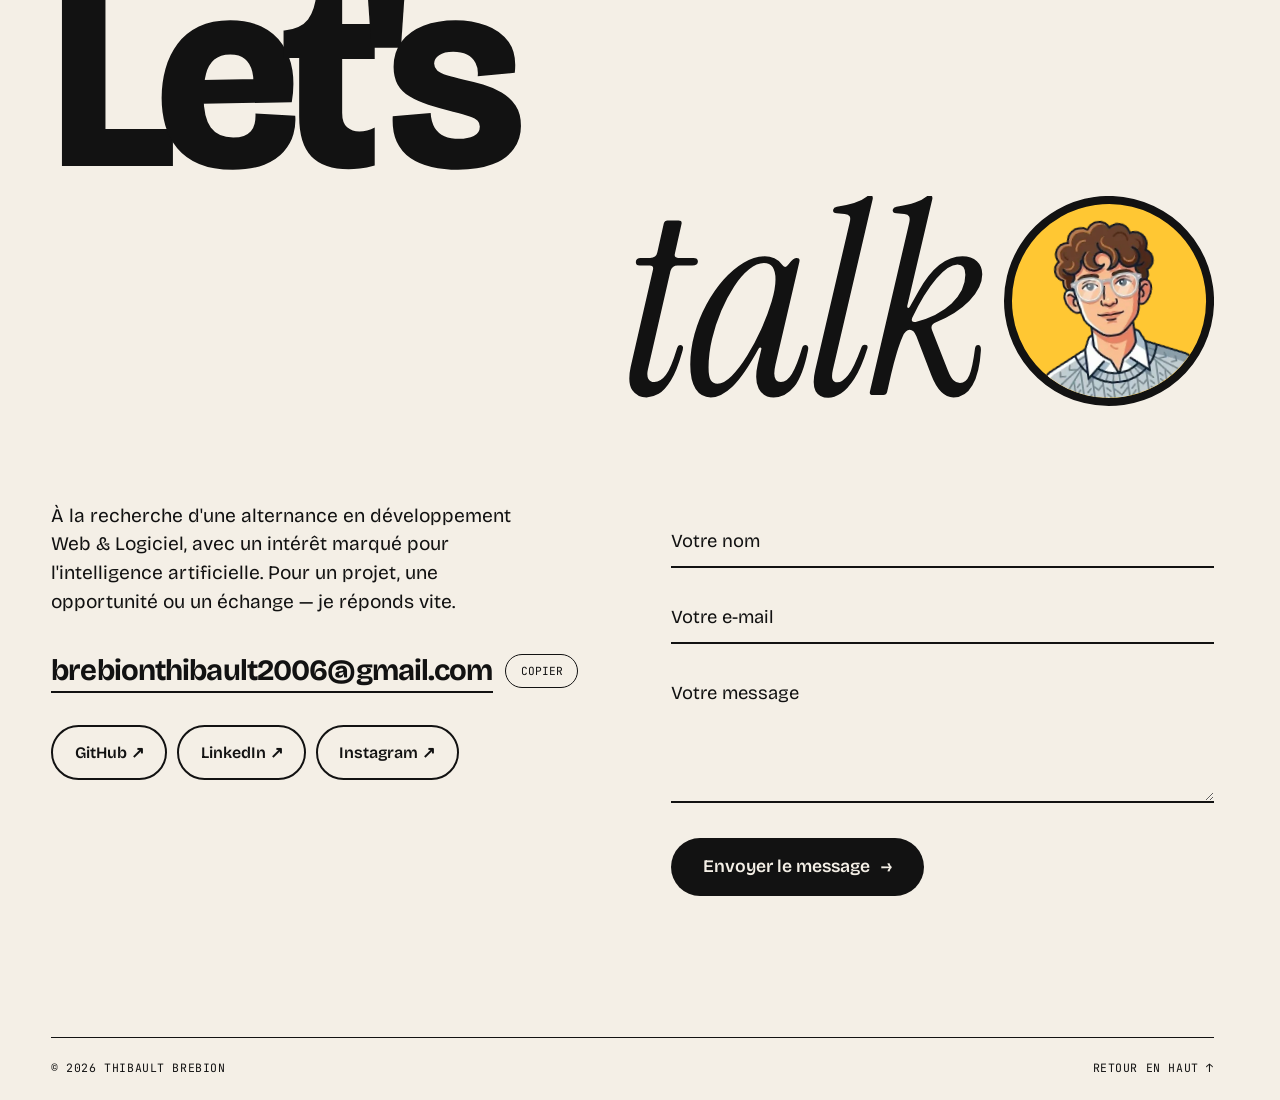
==== commit 928ee9bd: "Menu plein écran : couleur qui envahit l'écran, lettres qui roulent, aperçu - Au survol, la couleur " ====
--- a/index.html
+++ b/index.html
@@ -159,56 +159,66 @@
       aria-label="Navigation principale"
       aria-hidden="true"
     >
+      <!-- Couches de couleur qui envahissent le menu au survol (JS) -->
+      <div class="menu-flood" aria-hidden="true"></div>
       <div class="menu-inner">
         <ul class="menu-links">
           <li>
-            <a href="#home" data-scroll-to style="--h: var(--tomato)"
+            <a href="#home" data-scroll-to style="--h: var(--tomato)" data-blurb="Qui je suis, en deux phrases."
               ><span>01</span>Accueil</a
             >
           </li>
           <li>
-            <a href="#journey" data-scroll-to style="--h: var(--lime)"
+            <a href="#journey" data-scroll-to style="--h: var(--lime)" data-blurb="Du lycée à l'alternance, en six étapes."
               ><span>02</span>Parcours</a
             >
           </li>
           <li>
-            <a href="#skills" data-scroll-to style="--h: var(--sun)"
+            <a href="#skills" data-scroll-to style="--h: var(--sun)" data-blurb="25 outils et langages, pratiqués pour de vrai."
               ><span>03</span>Compétences</a
             >
           </li>
           <li>
-            <a href="#certifications" data-scroll-to style="--h: var(--pink)"
+            <a href="#certifications" data-scroll-to style="--h: var(--pink)" data-blurb="Sept formations et certifications."
               ><span>04</span>Certifications</a
             >
           </li>
           <li>
-            <a href="#projets" data-scroll-to style="--h: var(--blue)"
+            <a href="#projets" data-scroll-to style="--h: var(--blue)" data-tone="paper" data-blurb="Cinq ateliers professionnels du BTS."
               ><span>05</span>Projets</a
             >
           </li>
           <li>
-            <a href="#stages" data-scroll-to style="--h: var(--tomato)"
+            <a href="#stages" data-scroll-to style="--h: var(--tomato)" data-blurb="Deux stages, douze semaines en entreprise."
               ><span>06</span>Stages</a
             >
           </li>
           <li>
-            <a href="#veille" data-scroll-to style="--h: var(--lime)"
+            <a href="#veille" data-scroll-to style="--h: var(--lime)" data-blurb="Les agents IA autonomes, décryptés."
               ><span>07</span>Veille</a
             >
           </li>
           <li>
-            <a href="#synth" data-scroll-to style="--h: var(--sun)"
+            <a href="#synth" data-scroll-to style="--h: var(--sun)" data-blurb="Toutes mes compétences, en un tableau."
               ><span>08</span>Synthèse</a
             >
           </li>
           <li>
-            <a href="#contact" data-scroll-to style="--h: var(--pink)"
+            <a href="#contact" data-scroll-to style="--h: var(--pink)" data-blurb="Une alternance à proposer ? Parlons-en."
               ><span>09</span>Contact</a
             >
           </li>
         </ul>
 
         <aside class="menu-aside">
+          <div class="menu-preview" aria-hidden="true">
+            <span class="menu-preview-num" data-menu-num>01</span>
+            <p class="menu-preview-blurb" data-menu-blurb></p>
+          </div>
+          <button type="button" class="menu-search" data-palette-open>
+            <span>Tout chercher</span>
+            <kbd class="palette-kbd" data-palette-kbd>Ctrl K</kbd>
+          </button>
           <div>
             <p class="label">Écrire</p>
             <a href="mailto:brebionthibault2006@gmail.com" class="menu-mail"
--- a/assets/css/styles.css
+++ b/assets/css/styles.css
@@ -512,7 +512,7 @@
     color 0.35s var(--ease-out),
     transform 0.5s var(--ease-out);
 }
-.menu-links a span {
+.menu-links a > span:first-child {
   margin-top: 0.55em;
   font-family: var(--font-mono);
   font-size: 0.72rem;
@@ -522,9 +522,104 @@
 }
 .menu-links a:hover,
 .menu-links a:focus-visible {
-  color: var(--h);
   transform: translateX(1.2rem);
 }
+.menu-links a { transition: opacity 0.45s var(--ease-out), transform 0.5s var(--ease-out); }
+.menu-links a.is-dim { opacity: 0.25; }
+
+/* Lettres qui roulent vers une version penchée */
+.ml-word { display: inline-flex; }
+.ml-ch {
+  display: inline-block;
+  height: 1.12em;
+  margin: -0.04em -0.07em;
+  padding: 0 0.07em;
+  overflow: hidden;
+  line-height: 1.12;
+}
+.ml-ch > span {
+  display: block;
+  transition: transform 0.6s var(--ease) calc(var(--i) * 22ms);
+}
+.ml-ch > span + span { font-style: italic; }
+.menu-links a:hover .ml-ch > span,
+.menu-links a:focus-visible .ml-ch > span { transform: translateY(-100%); }
+
+/* Repère de la section en cours de lecture */
+.menu-links a.is-current::after {
+  content: "Vous êtes ici";
+  align-self: center;
+  margin-left: 0.9rem;
+  padding: 0.3rem 0.65rem;
+  border: 1.5px solid currentColor;
+  border-radius: 999px;
+  font-family: var(--font-mono);
+  font-size: 0.6rem;
+  font-weight: 500;
+  letter-spacing: 0.05em;
+  text-transform: uppercase;
+  white-space: nowrap;
+}
+
+/* Couleur qui envahit le menu depuis le curseur */
+.menu { --menu-fg: var(--paper); --menu-on-fg: var(--ink); }
+.menu[data-tone="ink"] { --menu-fg: var(--ink); --menu-on-fg: var(--paper); color: var(--ink); }
+.menu-flood {
+  position: absolute;
+  inset: 0;
+  overflow: hidden;
+}
+.menu-flood-layer {
+  position: absolute;
+  inset: 0;
+  clip-path: circle(0% at var(--fx) var(--fy));
+  transition: clip-path 0.8s var(--ease);
+}
+.menu-flood-layer.is-in { clip-path: circle(150% at var(--fx) var(--fy)); }
+.menu-inner { position: relative; }
+.menu-open[data-menu-tone="ink"] .header { color: var(--ink); }
+.menu-open[data-menu-tone="ink"] .header-logo-mark,
+.menu-open[data-menu-tone="ink"] .menu-btn { background: var(--ink); color: var(--paper); }
+
+/* Grand numéro + phrase de la section survolée */
+.menu-preview {
+  display: grid;
+  gap: 0.8rem;
+  margin-bottom: auto;
+  padding-top: 1rem;
+}
+.menu-preview-num {
+  display: block;
+  font-size: clamp(7rem, 24vh, 15rem);
+  font-weight: 800;
+  line-height: 0.8;
+  letter-spacing: -0.06em;
+  color: transparent;
+  -webkit-text-stroke: 2px var(--menu-fg);
+}
+.menu-preview-blurb {
+  max-width: 18ch;
+  min-height: 2.4em;
+  font-family: var(--font-serif);
+  font-size: clamp(1.4rem, 2.2vw, 2rem);
+  font-style: italic;
+  line-height: 1.15;
+}
+
+.menu-search {
+  display: inline-flex;
+  align-items: center;
+  align-self: flex-start;
+  gap: 0.7rem;
+  padding: 0.6rem 0.6rem 0.6rem 1rem;
+  border: 1.5px solid currentColor;
+  border-radius: 999px;
+  font-weight: 600;
+  transition:
+    background-color 0.3s,
+    color 0.3s;
+}
+.menu-search:hover { background: var(--menu-fg); color: var(--menu-on-fg); }
 
 .menu-aside {
   display: flex;
@@ -561,7 +656,7 @@
     background-color 0.3s,
     color 0.3s;
 }
-.menu-socials a:hover { background: var(--paper); color: var(--ink); }
+.menu-socials a:hover { background: var(--menu-fg); color: var(--menu-on-fg); }
 
 /* --------------------------------------------------------------------------
    7. CURSEUR (bulle d'action, pointeurs fins uniquement)
@@ -2566,6 +2661,19 @@
   }
   .menu-links a { font-size: min(6.3vh, 11.5vw); }
   .menu-aside { justify-content: flex-start; padding-bottom: 2rem; }
+  .menu-preview { display: none; }
+  .menu-inner { overflow-x: hidden; }
+  /* Repère « vous êtes ici » réduit à une pastille */
+  .menu-links a.is-current::after {
+    content: "";
+    width: 0.55rem;
+    height: 0.55rem;
+    margin-left: 0.55rem;
+    padding: 0;
+    border: 0;
+    border-radius: 50%;
+    background: var(--lime);
+  }
 
   :root { --section-y: 4.5rem; }
 
